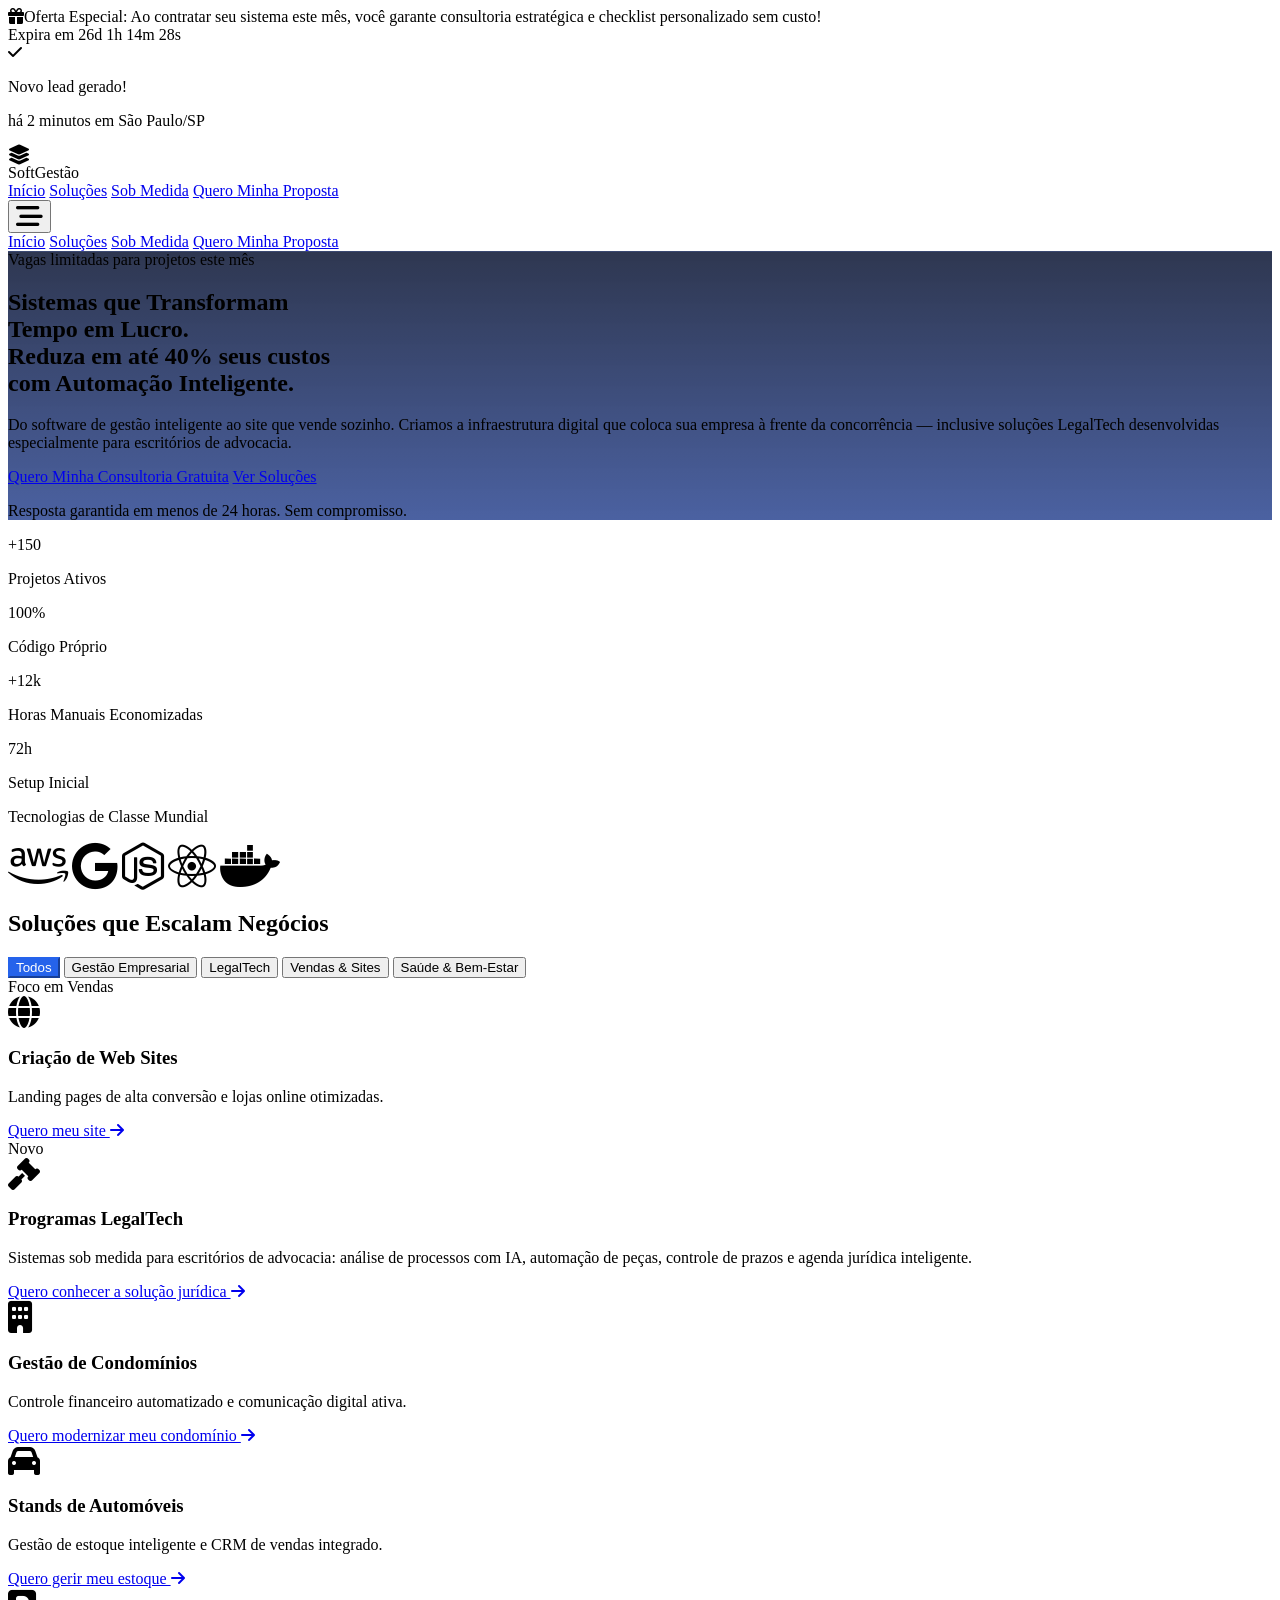
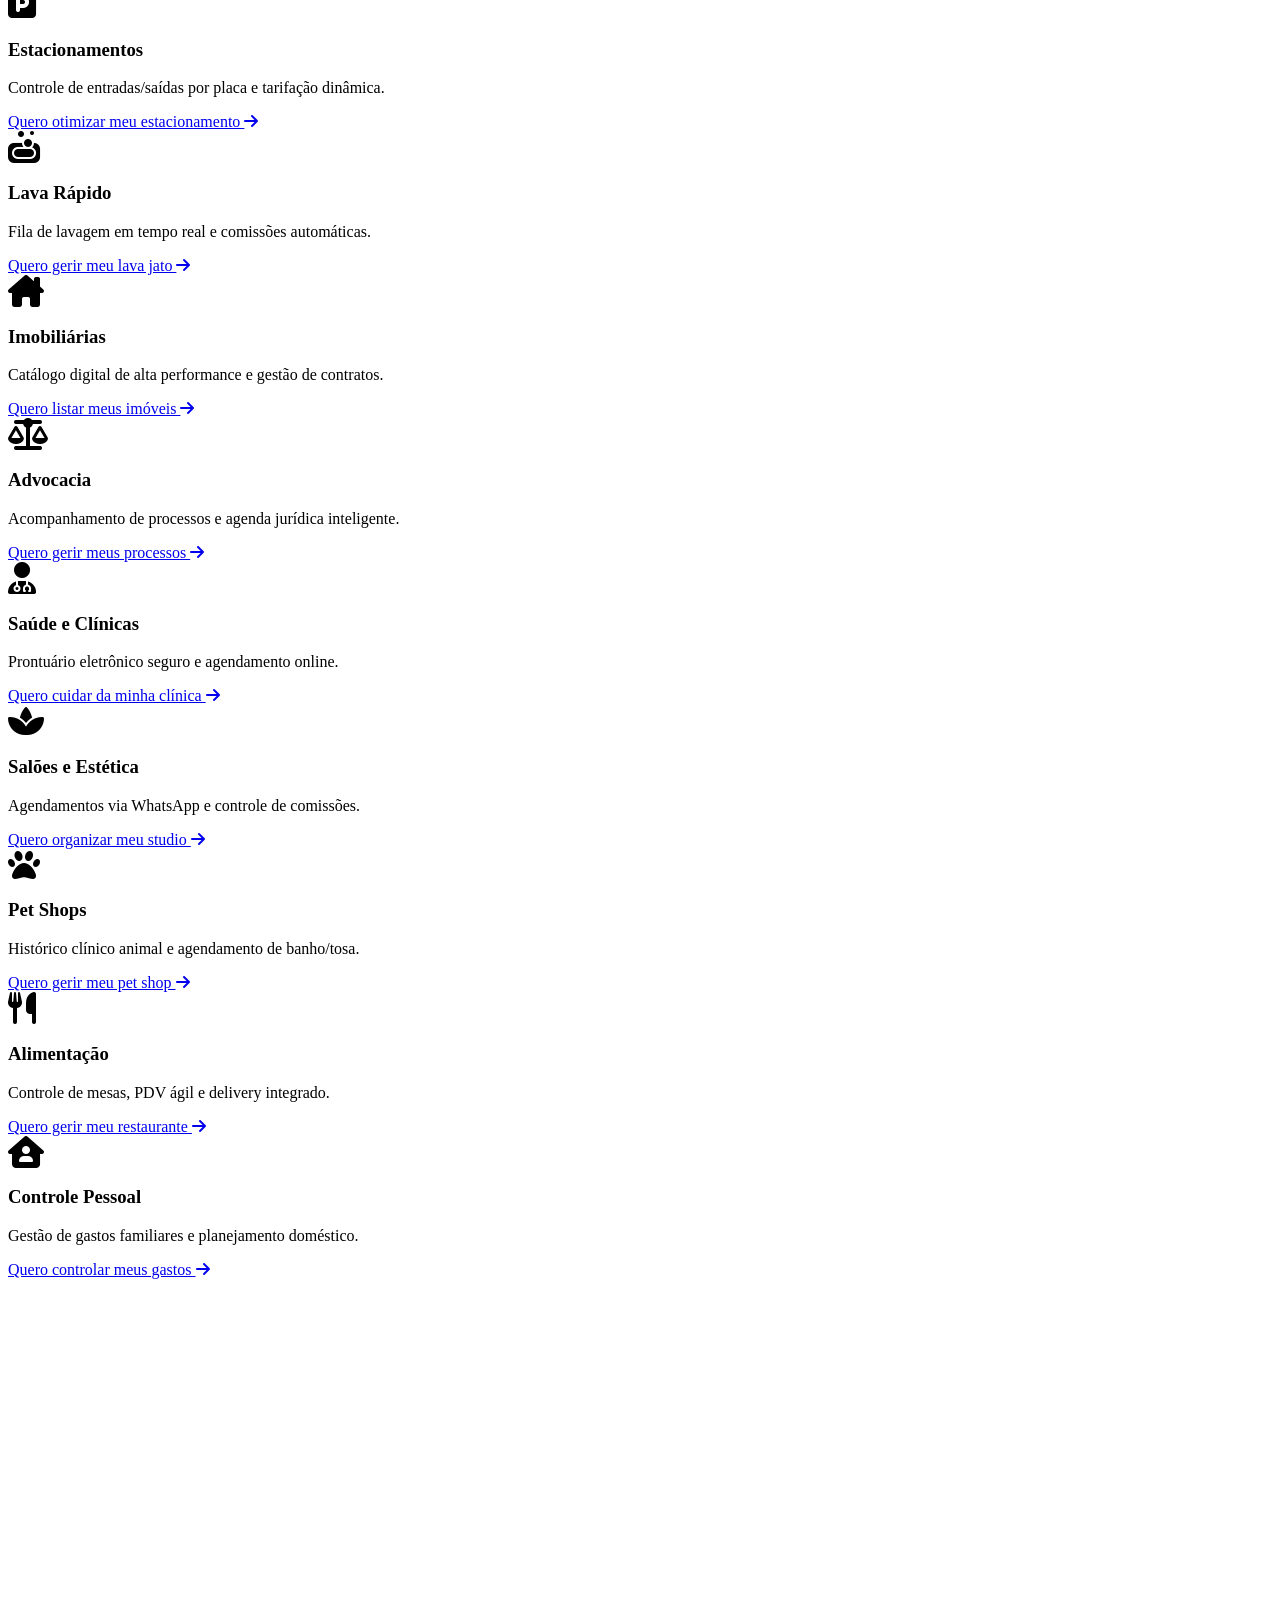
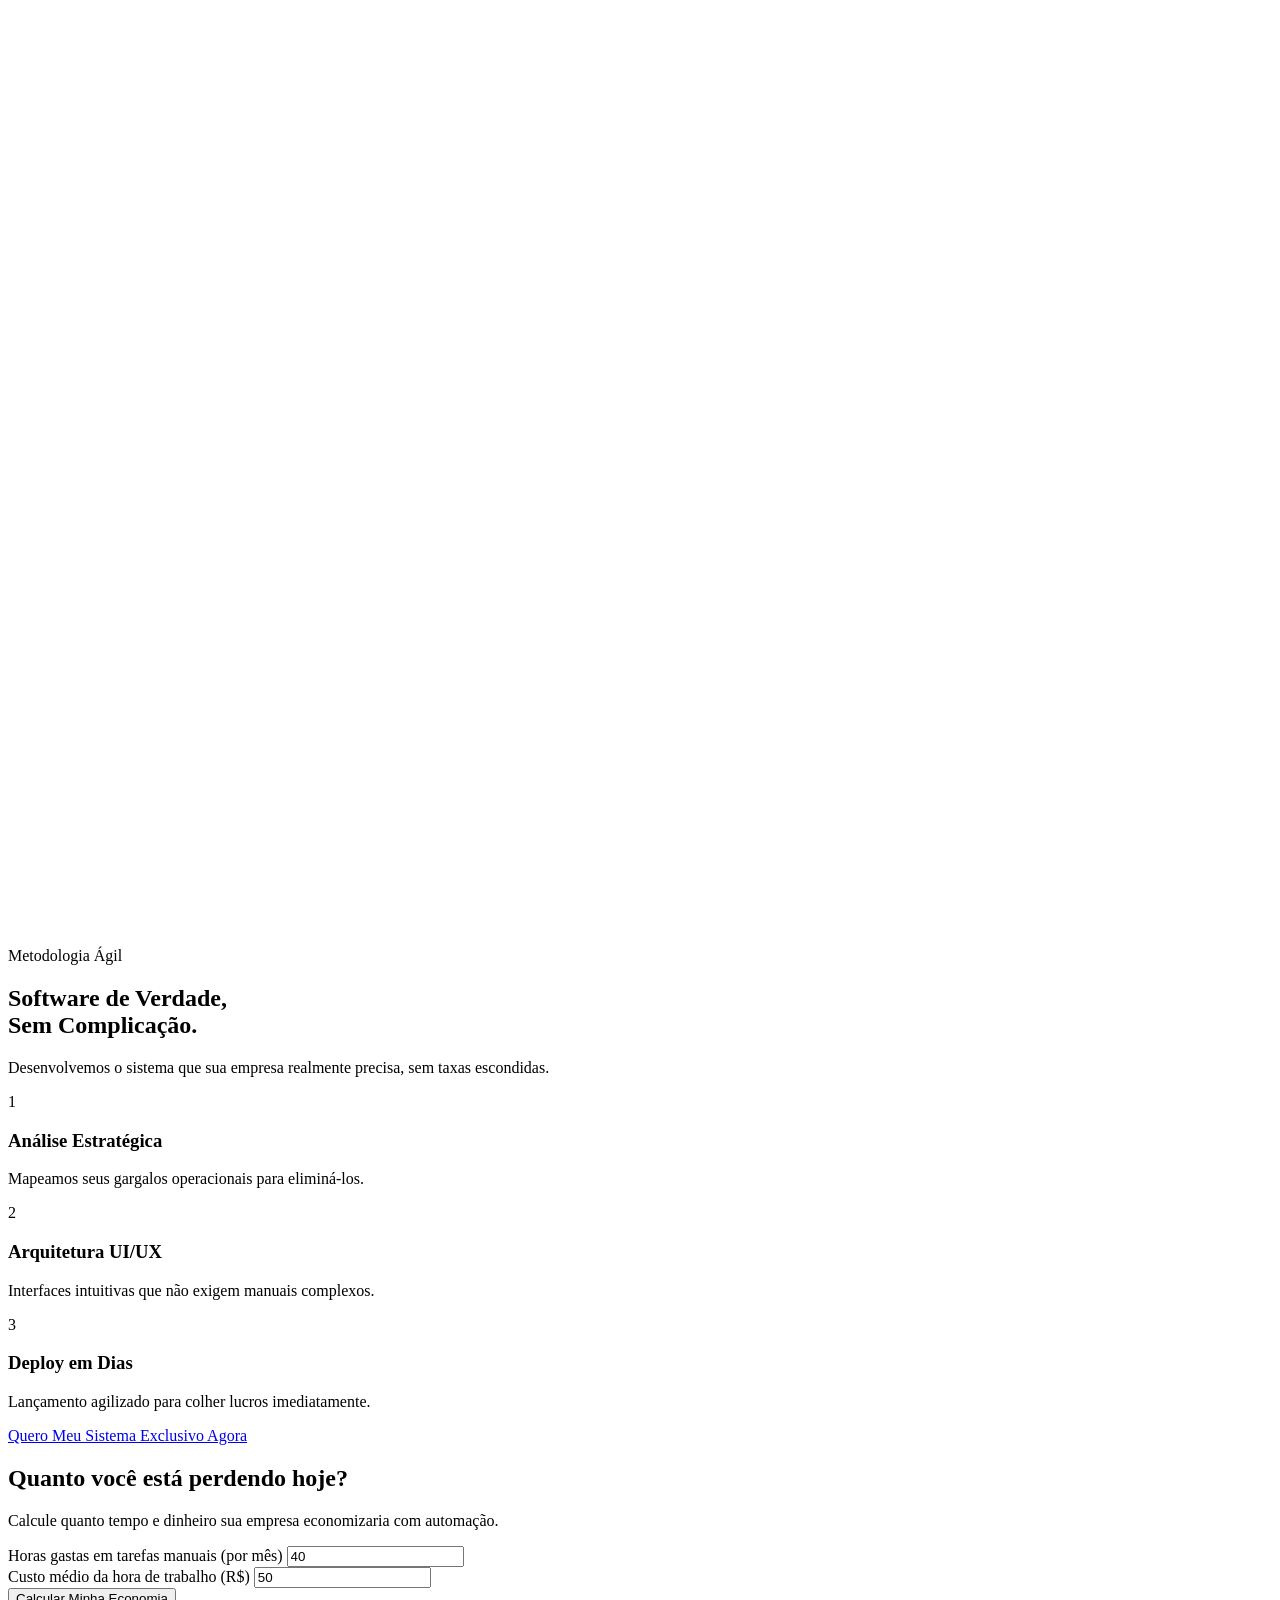
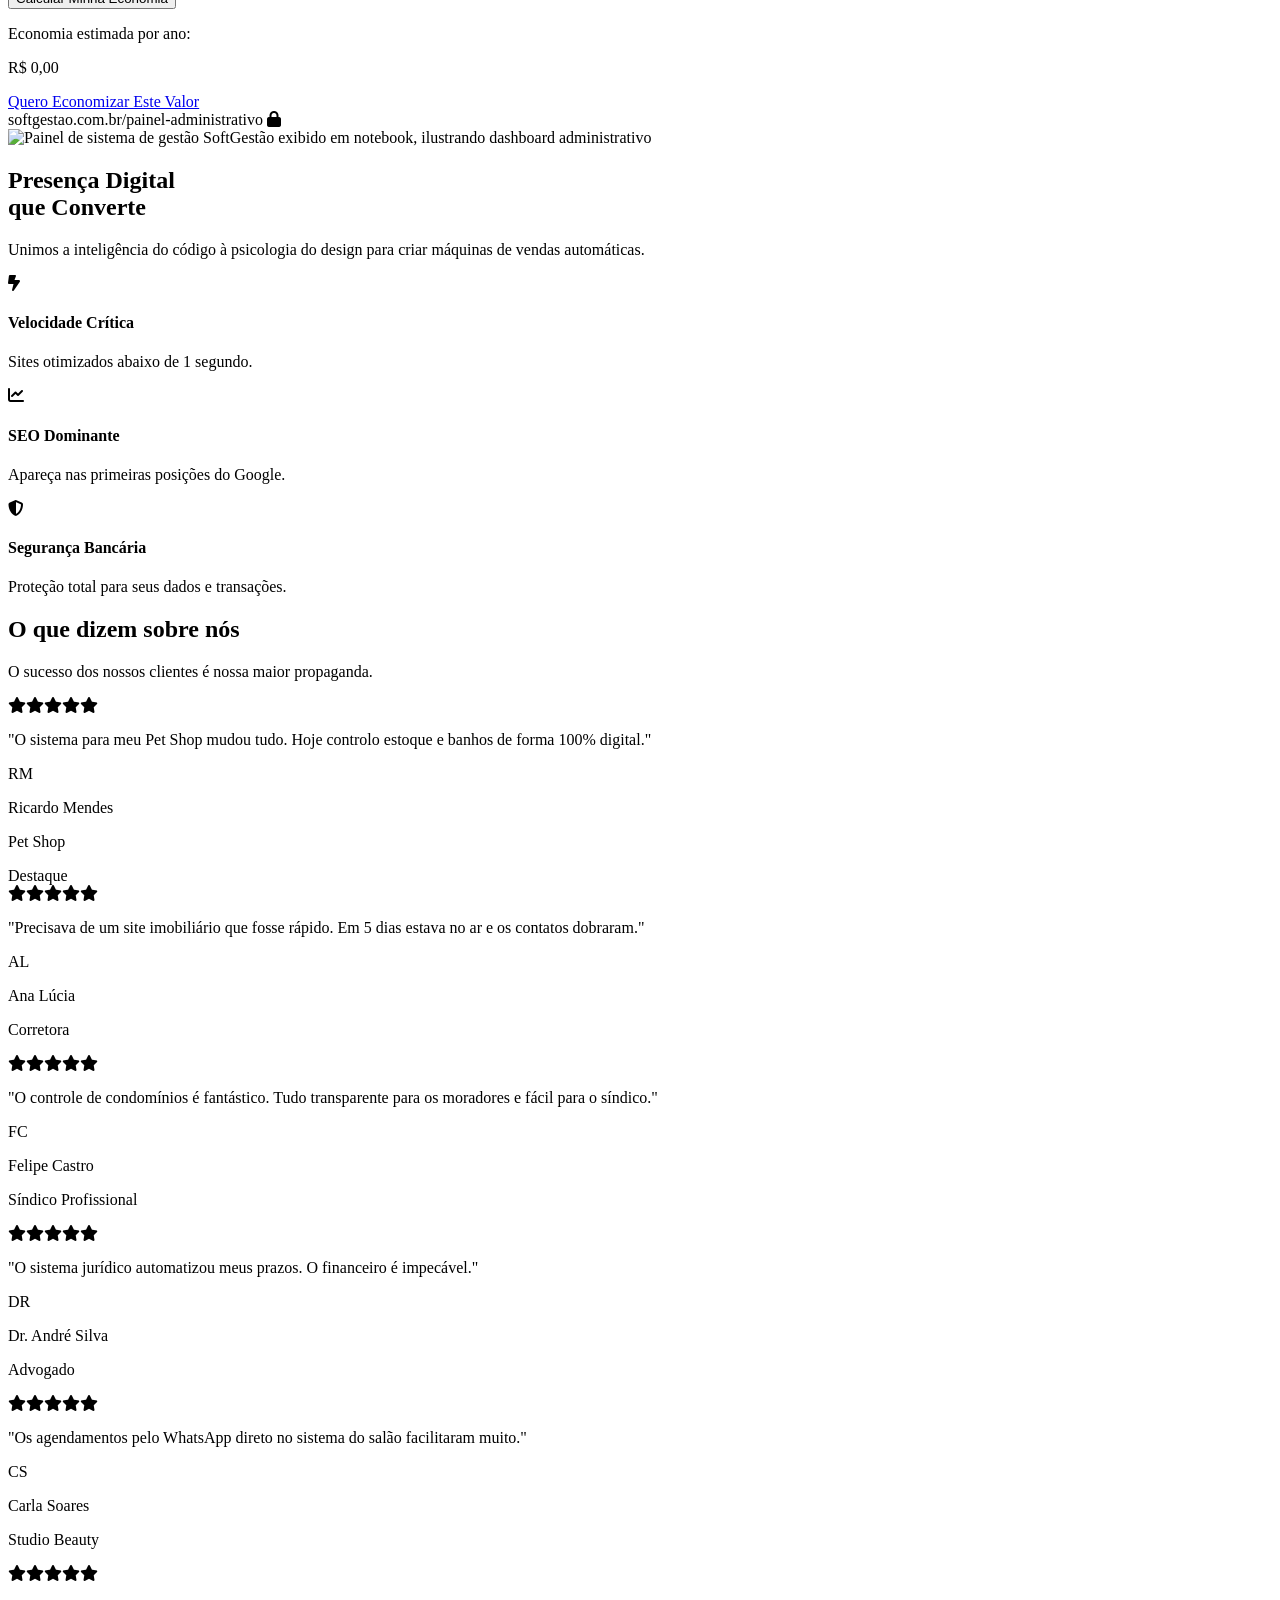
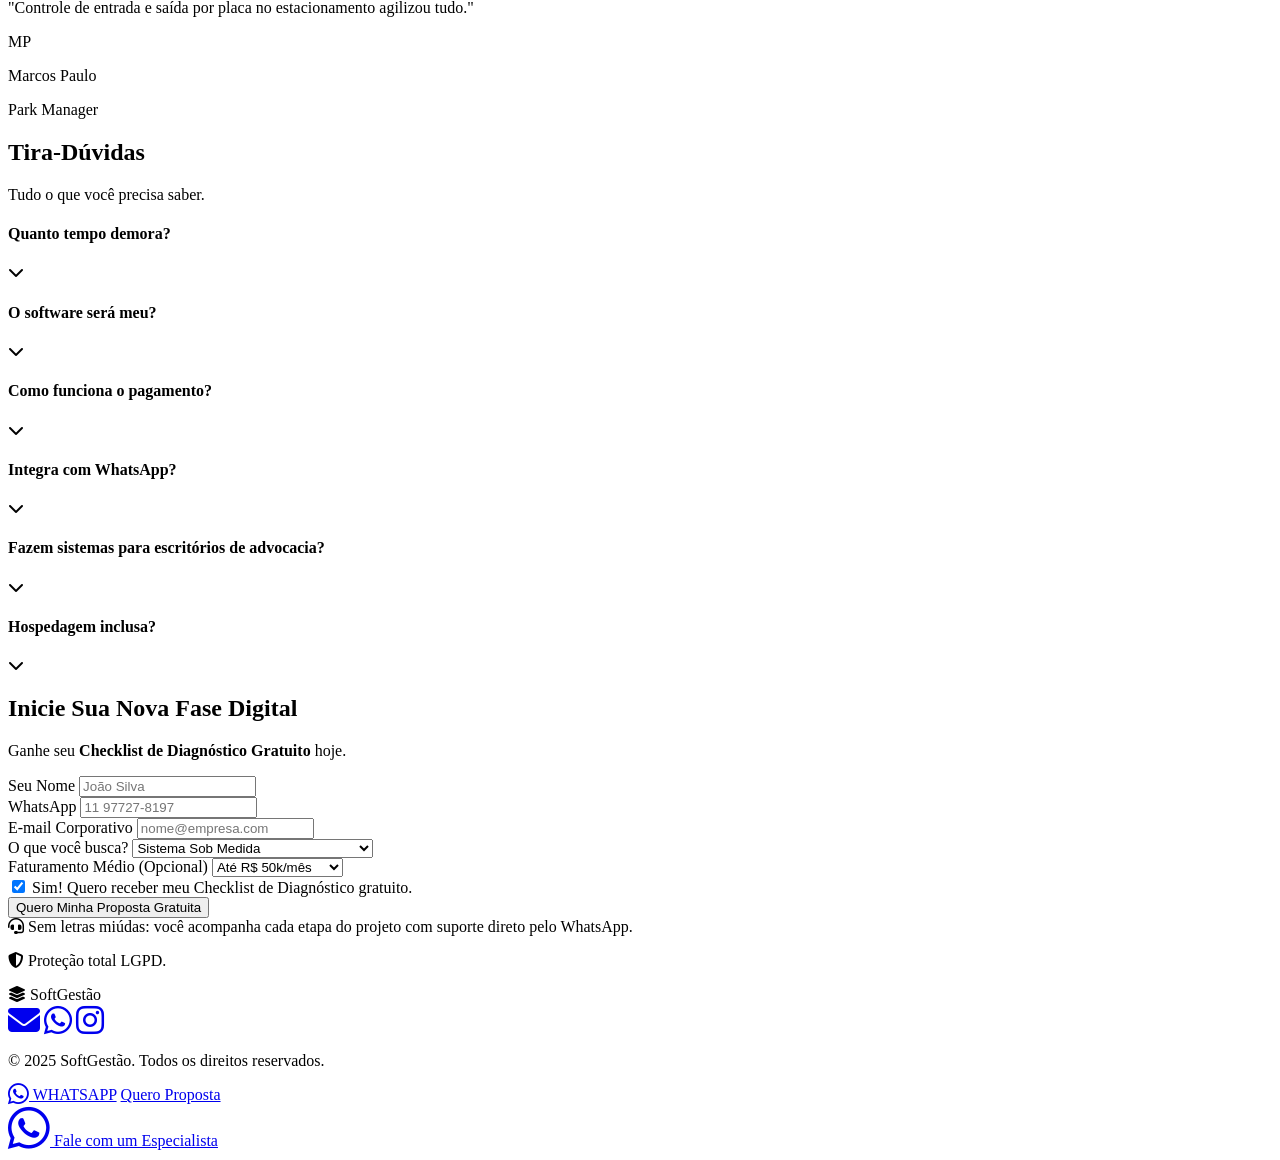
==== index.html @ c783fdba "Update index.html" ====
<!DOCTYPE html>
<html lang="pt-BR">
<head>
<meta charset="UTF-8">
<meta name="viewport" content="width=device-width, initial-scale=1.0">
<title>SoftGestão - Sistemas Sob Medida, Sites de Alta Performance e LegalTech</title>
<meta name="description" content="Desenvolvemos sistemas de gestão sob medida, sites de alta conversão e programas LegalTech para escritórios de advocacia. Deploy ágil, código próprio, suporte via WhatsApp.">
<meta name="robots" content="index, follow">
<link rel="canonical" href="https://www.softgestao.com.br/">
<!-- Open Graph -->
<meta property="og:type" content="website">
<meta property="og:title" content="SoftGestão - Sistemas Sob Medida e LegalTech para Advocacia">
<meta property="og:description" content="Software de gestão, sites de alta conversão e soluções LegalTech para escritórios de advocacia. Resposta garantida em menos de 24 horas.">
<meta property="og:locale" content="pt_BR">
<!-- Preconnect para acelerar CDNs externos -->
<link rel="preconnect" href="https://cdn.tailwindcss.com">
<link rel="preconnect" href="https://cdnjs.cloudflare.com" crossorigin>
<link rel="preconnect" href="https://images.unsplash.com">
<!-- Tailwind CSS para estilização rápida e moderna -->
<script src="https://cdn.tailwindcss.com"></script>
<!-- FontAwesome para ícones -->
<link rel="stylesheet" href="https://cdnjs.cloudflare.com/ajax/libs/font-awesome/6.4.0/css/all.min.css">
<!-- Dados estruturados para SEO / Machine Experience -->
<script type="application/ld+json">
{
  "@context": "https://schema.org",
  "@type": "ProfessionalService",
  "name": "SoftGestão",
  "description": "Desenvolvimento de sistemas de gestão sob medida, sites de alta conversão e programas LegalTech para escritórios de advocacia.",
  "telephone": "+5511977278197",
  "email": "comercial.softgestao@gmail.com",
  "areaServed": "BR",
  "address": {
    "@type": "PostalAddress",
    "addressRegion": "SP",
    "addressCountry": "BR"
  },
  "sameAs": [
    "https://www.instagram.com/soft.gestao.desenvolvimento"
  ],
  "makesOffer": [
    { "@type": "Offer", "itemOffered": { "@type": "Service", "name": "Programas LegalTech para Escritórios de Advocacia" } },
    { "@type": "Offer", "itemOffered": { "@type": "Service", "name": "Criação de Sites de Alta Conversão" } },
    { "@type": "Offer", "itemOffered": { "@type": "Service", "name": "Sistemas de Gestão Empresarial Sob Medida" } }
  ]
}
</script>
<style>
/* Estilos personalizados para Alta Conversão */
.hero-bg {
  background: linear-gradient(rgba(10, 20, 50, 0.85), rgba(30, 58, 138, 0.8)), url('https://images.unsplash.com/photo-1451187580459-43490279c0fa?q=80&w=2072&auto=format&fit=crop');
  background-size: cover;
  background-position: center;
}
.smooth-scroll { scroll-behavior: smooth; }
@keyframes pulse-custom {
  0% { box-shadow: 0 0 0 0 rgba(34, 197, 94, 0.7); }
  70% { box-shadow: 0 0 0 15px rgba(34, 197, 94, 0); }
  100% { box-shadow: 0 0 0 0 rgba(34, 197, 94, 0); }
}
/* Alerta piscante para a promoção */
@keyframes flash-promo {
  0%, 100% { background-color: #1d4ed8; }
  50% { background-color: #1e40af; }
}
.animate-flash { animation: flash-promo 2s infinite ease-in-out; }
.whatsapp-btn { animation: pulse-custom 2s infinite; }
.card-hover { transition: all 0.4s cubic-bezier(0.175, 0.885, 0.32, 1.275); }
.card-hover:hover { transform: translateY(-12px); box-shadow: 0 25px 50px -12px rgba(0, 0, 0, 0.15); }
/* FAQ interativo */
.faq-answer { max-height: 0; overflow: hidden; transition: max-height 0.3s ease-out; }
.faq-item.active .faq-answer { max-height: 250px; padding-top: 1rem; }
.faq-item.active .faq-icon { transform: rotate(180deg); }
/* Notificação de Prova Social */
@keyframes slide-in-up {
  from { transform: translateY(100%); opacity: 0; }
  to { transform: translateY(0); opacity: 1; }
}
.social-proof-toast { animation: slide-in-up 0.5s ease-out forwards; }
/* Modal de Saída */
#exit-popup { display: none; }
/* Botão de Filtro Ativo */
.filter-btn.active { background-color: #2563eb; color: white; border-color: #2563eb; }
/* Foco visível para acessibilidade de teclado */
a:focus-visible, button:focus-visible, input:focus-visible, select:focus-visible {
  outline: 3px solid #f97316;
  outline-offset: 2px;
}
</style>
</head>
<body class="font-sans text-gray-800 antialiased smooth-scroll bg-slate-50">

<!-- Alerta de Promoção Mensal com Cronômetro -->
<div class="animate-flash text-white text-center py-2.5 px-4 text-xs md:text-sm font-black uppercase tracking-widest sticky top-0 z-60 shadow-lg flex flex-col md:flex-row items-center justify-center gap-2 md:gap-4 text-center" role="status">
  <span><i class="fa-solid fa-gift mr-2 animate-bounce" aria-hidden="true"></i>Oferta Especial: Ao contratar seu sistema este mês, você garante consultoria estratégica e checklist personalizado sem custo!</span>
  <div class="bg-white/20 px-3 py-1 rounded-lg border border-white/30 font-mono text-sm" id="promo-timer">Expira em 00:00:00:00</div>
</div>

<!-- Notificação de Leads Recentes -->
<div id="social-proof" class="fixed bottom-24 left-6 z-100 hidden md:flex bg-white p-4 rounded-2xl shadow-2xl border border-slate-100 items-center gap-4 max-w-xs transition-all duration-500 opacity-0 transform translate-y-10" role="status" aria-live="polite">
  <div class="bg-blue-100 p-3 rounded-full text-blue-600"><i class="fa-solid fa-check" aria-hidden="true"></i></div>
  <div class="text-xs">
    <p class="font-black text-slate-900" id="sp-text">Novo lead gerado!</p>
    <p class="text-slate-500" id="sp-time">há 2 minutos em São Paulo/SP</p>
  </div>
</div>

<!-- Navegação -->
<nav class="bg-white/95 backdrop-blur-md shadow-sm fixed w-full z-50 transition-all duration-300 top-0" aria-label="Navegação principal">
<script>
window.addEventListener('scroll', () => {
  const nav = document.querySelector('nav');
  const promo = document.querySelector('.animate-flash');
  if (window.scrollY > promo.offsetHeight) { nav.style.top = '0'; }
  else { nav.style.top = promo.offsetHeight + 'px'; }
});
document.addEventListener('DOMContentLoaded', () => {
  const nav = document.querySelector('nav');
  const promo = document.querySelector('.animate-flash');
  nav.style.top = promo.offsetHeight + 'px';
});
</script>
<div class="max-w-7xl mx-auto px-4 sm:px-6 lg:px-8">
  <div class="flex justify-between h-20 items-center">
    <div class="flex-shrink-0 flex items-center group cursor-pointer">
      <div class="bg-blue-600 group-hover:bg-blue-700 text-white p-2 rounded-xl mr-3 transition-colors shadow-lg shadow-blue-200"><i class="fa-solid fa-layer-group fa-lg" aria-hidden="true"></i></div>
      <span class="font-black text-2xl text-blue-900 tracking-tighter uppercase">SoftGestão</span>
    </div>
    <div class="hidden md:flex items-center space-x-10">
      <a href="#inicio" class="text-slate-600 hover:text-blue-600 font-semibold transition">Início</a>
      <a href="#solucoes" class="text-slate-600 hover:text-blue-600 font-semibold transition">Soluções</a>
      <a href="#personalizado" class="text-blue-600 hover:text-blue-800 font-bold transition">Sob Medida</a>
      <a href="#contato" class="bg-blue-600 text-white px-7 py-3 rounded-full font-bold hover:bg-blue-700 transition shadow-lg shadow-blue-200 active:scale-95 text-center">Quero Minha Proposta</a>
    </div>
    <div class="md:hidden flex items-center">
      <button onclick="toggleMenu()" class="text-blue-900 focus:outline-none" aria-label="Abrir menu de navegação" aria-expanded="false" aria-controls="mobile-menu"><i class="fa-solid fa-bars-staggered fa-2x" aria-hidden="true"></i></button>
    </div>
  </div>
</div>
<!-- Menu Mobile -->
<div id="mobile-menu" class="hidden md:hidden bg-white border-t border-slate-100 animate-in slide-in-from-top text-center">
  <a href="#inicio" onclick="toggleMenu()" class="block py-4 px-6 font-semibold hover:bg-slate-50 transition border-b">Início</a>
  <a href="#solucoes" onclick="toggleMenu()" class="block py-4 px-6 font-semibold hover:bg-slate-50 transition border-b">Soluções</a>
  <a href="#personalizado" onclick="toggleMenu()" class="block py-4 px-6 font-bold text-blue-600 hover:bg-slate-50 transition border-b">Sob Medida</a>
  <a href="#contato" onclick="toggleMenu()" class="block py-4 px-6 font-bold text-blue-600 hover:bg-slate-50 transition">Quero Minha Proposta</a>
</div>
</nav>

<main>
<!-- Seção Hero -->
<section id="inicio" class="hero-bg min-h-screen flex items-center justify-center pt-32 px-4 text-center">
  <div class="text-center max-w-5xl mx-auto">
    <div class="inline-block bg-blue-500/20 backdrop-blur-sm border border-blue-400/30 text-blue-300 px-4 py-1.5 rounded-full text-sm font-bold mb-8 animate-pulse uppercase tracking-widest text-center">Vagas limitadas para projetos este mês</div>
    <h1 class="text-4xl md:text-7xl font-black text-white mb-6 leading-[1.1] tracking-tight text-center">Sistemas que Transformam <br><span class="text-blue-400">Tempo em Lucro.</span><br>
      <span class="block text-2xl md:text-4xl mt-4 opacity-90 font-bold text-slate-100">Reduza em até <span class="text-orange-400">40% seus custos</span><br>com Automação Inteligente.</span>
    </h1>
    <p class="text-lg md:text-2xl text-slate-200 mb-12 max-w-3xl mx-auto leading-relaxed font-medium text-center">Do software de gestão inteligente ao site que vende sozinho. Criamos a infraestrutura digital que coloca sua empresa à frente da concorrência — inclusive soluções LegalTech desenvolvidas especialmente para escritórios de advocacia.</p>
    <div class="flex flex-col sm:flex-row justify-center gap-6 text-center">
      <a href="#contato" class="bg-orange-500 hover:bg-orange-600 text-white font-black py-5 px-12 rounded-2xl text-xl transition shadow-2xl hover:scale-105 active:scale-95 shadow-orange-500/40 text-center">Quero Minha Consultoria Gratuita</a>
      <a href="#solucoes" class="bg-white/10 backdrop-blur-md border-2 border-white/40 hover:bg-white hover:text-blue-900 text-white font-bold py-5 px-12 rounded-2xl text-xl transition text-center">Ver Soluções</a>
    </div>
    <p class="text-slate-400 mt-6 text-sm font-semibold italic text-center">Resposta garantida em menos de 24 horas. Sem compromisso.</p>
  </div>
</section>

<!-- Números e Confiança -->
<div class="bg-white py-16 border-b border-slate-100">
  <div class="max-w-7xl mx-auto px-4 sm:px-6 lg:px-8">
    <div class="grid grid-cols-2 md:grid-cols-4 gap-12 text-center mb-16">
      <div class="space-y-2"><p class="text-5xl font-black text-blue-600 tracking-tighter">+150</p><p class="text-slate-500 font-bold uppercase text-xs tracking-widest">Projetos Ativos</p></div>
      <div class="space-y-2"><p class="text-5xl font-black text-blue-600 tracking-tighter">100%</p><p class="text-slate-500 font-bold uppercase text-xs tracking-widest">Código Próprio</p></div>
      <div class="space-y-2"><p class="text-5xl font-black text-blue-600 tracking-tighter">+12k</p><p class="text-slate-500 font-bold uppercase text-xs tracking-widest">Horas Manuais Economizadas</p></div>
      <div class="space-y-2"><p class="text-5xl font-black text-blue-600 tracking-tighter">72h</p><p class="text-slate-500 font-bold uppercase text-xs tracking-widest">Setup Inicial</p></div>
    </div>
    <div class="pt-8 border-t border-slate-50">
      <p class="text-center text-slate-400 text-xs font-black uppercase tracking-[0.3em] mb-8">Tecnologias de Classe Mundial</p>
      <div class="flex flex-wrap justify-center items-center gap-12 opacity-40 grayscale hover:grayscale-0 transition-all duration-500 text-center" aria-hidden="true">
        <i class="fa-brands fa-aws fa-3x"></i>
        <i class="fa-brands fa-google fa-3x"></i>
        <i class="fa-brands fa-node-js fa-3x"></i>
        <i class="fa-brands fa-react fa-3x"></i>
        <i class="fa-brands fa-docker fa-3x"></i>
      </div>
    </div>
  </div>
</div>

<!-- Seção de Soluções com Filtros -->
<section id="solucoes" class="py-28 bg-slate-50 text-center">
  <div class="max-w-7xl mx-auto px-4 sm:px-6 lg:px-8">
    <div class="text-center mb-16">
      <h2 class="text-4xl md:text-6xl font-black text-blue-900 mb-6 tracking-tight">Soluções que Escalam Negócios</h2>
      <div class="w-24 h-2 bg-blue-600 mx-auto rounded-full mb-8"></div>
      <!-- Filtros -->
      <div class="flex flex-wrap justify-center gap-4 mt-12 mb-16 text-center" role="group" aria-label="Filtrar soluções por categoria">
        <button onclick="filterSolucoes('todos')" class="filter-btn active px-6 py-2 rounded-full border-2 border-slate-200 font-bold transition hover:border-blue-600">Todos</button>
        <button onclick="filterSolucoes('gestao')" class="filter-btn px-6 py-2 rounded-full border-2 border-slate-200 font-bold transition hover:border-blue-600">Gestão Empresarial</button>
        <button onclick="filterSolucoes('legaltech')" class="filter-btn px-6 py-2 rounded-full border-2 border-slate-200 font-bold transition hover:border-blue-600">LegalTech</button>
        <button onclick="filterSolucoes('vendas')" class="filter-btn px-6 py-2 rounded-full border-2 border-slate-200 font-bold transition hover:border-blue-600">Vendas &amp; Sites</button>
        <button onclick="filterSolucoes('bem-estar')" class="filter-btn px-6 py-2 rounded-full border-2 border-slate-200 font-bold transition hover:border-blue-600">Saúde &amp; Bem-Estar</button>
      </div>
    </div>
    <div class="grid grid-cols-1 md:grid-cols-2 lg:grid-cols-3 xl:grid-cols-4 gap-8" id="solucoes-grid">

      <!-- Web Sites -->
      <div class="solucao-card bg-white p-8 rounded-3xl shadow-sm border border-slate-200/60 card-hover relative group text-left" data-cat="vendas">
        <div class="absolute top-0 right-0 bg-blue-600 text-white text-[10px] font-black px-4 py-1 rounded-bl-2xl uppercase tracking-widest">Foco em Vendas</div>
        <div class="text-blue-600 mb-6 bg-blue-50 w-16 h-16 flex items-center justify-center rounded-2xl group-hover:bg-blue-600 group-hover:text-white transition-all duration-300 shadow-inner"><i class="fa-solid fa-globe fa-2x" aria-hidden="true"></i></div>
        <h3 class="text-xl font-bold mb-3 text-blue-900">Criação de Web Sites</h3>
        <p class="text-slate-600 text-sm leading-relaxed mb-6">Landing pages de alta conversão e lojas online otimizadas.</p>
        <a href="#contato" class="text-blue-600 font-black text-sm uppercase flex items-center gap-2 hover:gap-4 transition-all">Quero meu site <i class="fa-solid fa-arrow-right" aria-hidden="true"></i></a>
      </div>

      <!-- LegalTech para Advocacia -->
      <div class="solucao-card bg-white p-8 rounded-3xl shadow-sm border-2 border-blue-500 card-hover relative group text-left" data-cat="legaltech">
        <div class="absolute top-0 right-0 bg-orange-500 text-white text-[10px] font-black px-4 py-1 rounded-bl-2xl uppercase tracking-widest">Novo</div>
        <div class="text-blue-600 mb-6 bg-blue-50 w-16 h-16 flex items-center justify-center rounded-2xl group-hover:bg-blue-600 group-hover:text-white transition-all duration-300 shadow-inner"><i class="fa-solid fa-gavel fa-2x" aria-hidden="true"></i></div>
        <h3 class="text-xl font-bold mb-3 text-blue-900">Programas LegalTech</h3>
        <p class="text-slate-600 text-sm leading-relaxed mb-6">Sistemas sob medida para escritórios de advocacia: análise de processos com IA, automação de peças, controle de prazos e agenda jurídica inteligente.</p>
        <a href="https://wa.me/5511977278197?text=Ol%C3%A1%21%20Vim%20pelo%20site%20e%20tenho%20interesse%20no%20programa%20LegalTech%20para%20escrit%C3%B3rios%20de%20advocacia.%20Pode%20me%20passar%20mais%20detalhes%3F" target="_blank" rel="noopener" class="text-blue-600 font-black text-sm uppercase flex items-center gap-2 hover:gap-4 transition-all">Quero conhecer a solução jurídica <i class="fa-solid fa-arrow-right" aria-hidden="true"></i></a>
      </div>

      <!-- Condomínios -->
      <div class="solucao-card bg-white p-8 rounded-3xl shadow-sm border border-slate-200/60 card-hover group text-left" data-cat="gestao">
        <div class="text-blue-600 mb-6 bg-blue-50 w-16 h-16 flex items-center justify-center rounded-2xl group-hover:bg-blue-600 group-hover:text-white transition-all duration-300"><i class="fa-solid fa-building fa-2x" aria-hidden="true"></i></div>
        <h3 class="text-xl font-bold mb-3 text-blue-900">Gestão de Condomínios</h3>
        <p class="text-slate-600 text-sm leading-relaxed mb-6">Controle financeiro automatizado e comunicação digital ativa.</p>
        <a href="#contato" class="text-blue-600 font-black text-sm uppercase flex items-center gap-2 hover:gap-4 transition-all">Quero modernizar meu condomínio <i class="fa-solid fa-arrow-right" aria-hidden="true"></i></a>
      </div>

      <!-- Automóveis -->
      <div class="solucao-card bg-white p-8 rounded-3xl shadow-sm border border-slate-200/60 card-hover group text-left" data-cat="gestao">
        <div class="text-blue-600 mb-6 bg-blue-50 w-16 h-16 flex items-center justify-center rounded-2xl group-hover:bg-blue-600 group-hover:text-white transition-all duration-300"><i class="fa-solid fa-car fa-2x" aria-hidden="true"></i></div>
        <h3 class="text-xl font-bold mb-3 text-blue-900">Stands de Automóveis</h3>
        <p class="text-slate-600 text-sm leading-relaxed mb-6">Gestão de estoque inteligente e CRM de vendas integrado.</p>
        <a href="#contato" class="text-blue-600 font-black text-sm uppercase flex items-center gap-2 hover:gap-4 transition-all">Quero gerir meu estoque <i class="fa-solid fa-arrow-right" aria-hidden="true"></i></a>
      </div>

      <!-- Estacionamentos -->
      <div class="solucao-card bg-white p-8 rounded-3xl shadow-sm border border-slate-200/60 card-hover group text-left" data-cat="gestao">
        <div class="text-blue-600 mb-6 bg-blue-50 w-16 h-16 flex items-center justify-center rounded-2xl group-hover:bg-blue-600 group-hover:text-white transition-all duration-300"><i class="fa-solid fa-square-parking fa-2x" aria-hidden="true"></i></div>
        <h3 class="text-xl font-bold mb-3 text-blue-900">Estacionamentos</h3>
        <p class="text-slate-600 text-sm leading-relaxed mb-6">Controle de entradas/saídas por placa e tarifação dinâmica.</p>
        <a href="#contato" class="text-blue-600 font-black text-sm uppercase flex items-center gap-2 hover:gap-4 transition-all">Quero otimizar meu estacionamento <i class="fa-solid fa-arrow-right" aria-hidden="true"></i></a>
      </div>

      <!-- Lava Rápido -->
      <div class="solucao-card bg-white p-8 rounded-3xl shadow-sm border border-slate-200/60 card-hover group text-left" data-cat="gestao">
        <div class="text-blue-600 mb-6 bg-blue-50 w-16 h-16 flex items-center justify-center rounded-2xl group-hover:bg-blue-600 group-hover:text-white transition-all duration-300"><i class="fa-solid fa-soap fa-2x" aria-hidden="true"></i></div>
        <h3 class="text-xl font-bold mb-3 text-blue-900">Lava Rápido</h3>
        <p class="text-slate-600 text-sm leading-relaxed mb-6">Fila de lavagem em tempo real e comissões automáticas.</p>
        <a href="#contato" class="text-blue-600 font-black text-sm uppercase flex items-center gap-2 hover:gap-4 transition-all">Quero gerir meu lava jato <i class="fa-solid fa-arrow-right" aria-hidden="true"></i></a>
      </div>

      <!-- Imobiliárias -->
      <div class="solucao-card bg-white p-8 rounded-3xl shadow-sm border border-slate-200/60 card-hover group text-left" data-cat="vendas">
        <div class="text-blue-600 mb-6 bg-blue-50 w-16 h-16 flex items-center justify-center rounded-2xl group-hover:bg-blue-600 group-hover:text-white transition-all duration-300"><i class="fa-solid fa-house-chimney fa-2x" aria-hidden="true"></i></div>
        <h3 class="text-xl font-bold mb-3 text-blue-900">Imobiliárias</h3>
        <p class="text-slate-600 text-sm leading-relaxed mb-6">Catálogo digital de alta performance e gestão de contratos.</p>
        <a href="#contato" class="text-blue-600 font-black text-sm uppercase flex items-center gap-2 hover:gap-4 transition-all">Quero listar meus imóveis <i class="fa-solid fa-arrow-right" aria-hidden="true"></i></a>
      </div>

      <!-- Advocacia -->
      <div class="solucao-card bg-white p-8 rounded-3xl shadow-sm border border-slate-200/60 card-hover group text-left" data-cat="legaltech">
        <div class="text-blue-600 mb-6 bg-blue-50 w-16 h-16 flex items-center justify-center rounded-2xl group-hover:bg-blue-600 group-hover:text-white transition-all duration-300"><i class="fa-solid fa-scale-balanced fa-2x" aria-hidden="true"></i></div>
        <h3 class="text-xl font-bold mb-3 text-blue-900">Advocacia</h3>
        <p class="text-slate-600 text-sm leading-relaxed mb-6">Acompanhamento de processos e agenda jurídica inteligente.</p>
        <a href="https://wa.me/5511977278197?text=Ol%C3%A1%21%20Vim%20pelo%20site%20e%20tenho%20interesse%20em%20um%20sistema%20de%20acompanhamento%20de%20processos%20e%20agenda%20jur%C3%ADdica%20para%20meu%20escrit%C3%B3rio.%20Pode%20me%20passar%20mais%20detalhes%3F" target="_blank" rel="noopener" class="text-blue-600 font-black text-sm uppercase flex items-center gap-2 hover:gap-4 transition-all">Quero gerir meus processos <i class="fa-solid fa-arrow-right" aria-hidden="true"></i></a>
      </div>

      <!-- Saúde -->
      <div class="solucao-card bg-white p-8 rounded-3xl shadow-sm border border-slate-200/60 card-hover group text-left" data-cat="bem-estar">
        <div class="text-blue-600 mb-6 bg-blue-50 w-16 h-16 flex items-center justify-center rounded-2xl group-hover:bg-blue-600 group-hover:text-white transition-all duration-300"><i class="fa-solid fa-user-doctor fa-2x" aria-hidden="true"></i></div>
        <h3 class="text-xl font-bold mb-3 text-blue-900">Saúde e Clínicas</h3>
        <p class="text-slate-600 text-sm leading-relaxed mb-6">Prontuário eletrônico seguro e agendamento online.</p>
        <a href="#contato" class="text-blue-600 font-black text-sm uppercase flex items-center gap-2 hover:gap-4 transition-all">Quero cuidar da minha clínica <i class="fa-solid fa-arrow-right" aria-hidden="true"></i></a>
      </div>

      <!-- Estética -->
      <div class="solucao-card bg-white p-8 rounded-3xl shadow-sm border border-slate-200/60 card-hover group text-left" data-cat="bem-estar">
        <div class="text-blue-600 mb-6 bg-blue-50 w-16 h-16 flex items-center justify-center rounded-2xl group-hover:bg-blue-600 group-hover:text-white transition-all duration-300"><i class="fa-solid fa-spa fa-2x" aria-hidden="true"></i></div>
        <h3 class="text-xl font-bold mb-3 text-blue-900">Salões e Estética</h3>
        <p class="text-slate-600 text-sm leading-relaxed mb-6">Agendamentos via WhatsApp e controle de comissões.</p>
        <a href="#contato" class="text-blue-600 font-black text-sm uppercase flex items-center gap-2 hover:gap-4 transition-all">Quero organizar meu studio <i class="fa-solid fa-arrow-right" aria-hidden="true"></i></a>
      </div>

      <!-- PetShop -->
      <div class="solucao-card bg-white p-8 rounded-3xl shadow-sm border border-slate-200/60 card-hover group text-left" data-cat="bem-estar">
        <div class="text-blue-600 mb-6 bg-blue-50 w-16 h-16 flex items-center justify-center rounded-2xl group-hover:bg-blue-600 group-hover:text-white transition-all duration-300"><i class="fa-solid fa-paw fa-2x" aria-hidden="true"></i></div>
        <h3 class="text-xl font-bold mb-3 text-blue-900">Pet Shops</h3>
        <p class="text-slate-600 text-sm leading-relaxed mb-6">Histórico clínico animal e agendamento de banho/tosa.</p>
        <a href="#contato" class="text-blue-600 font-black text-sm uppercase flex items-center gap-2 hover:gap-4 transition-all">Quero gerir meu pet shop <i class="fa-solid fa-arrow-right" aria-hidden="true"></i></a>
      </div>

      <!-- Alimentação -->
      <div class="solucao-card bg-white p-8 rounded-3xl shadow-sm border border-slate-200/60 card-hover group text-left" data-cat="gestao">
        <div class="text-blue-600 mb-6 bg-blue-50 w-16 h-16 flex items-center justify-center rounded-2xl group-hover:bg-blue-600 group-hover:text-white transition-all duration-300"><i class="fa-solid fa-utensils fa-2x" aria-hidden="true"></i></div>
        <h3 class="text-xl font-bold mb-3 text-blue-900">Alimentação</h3>
        <p class="text-slate-600 text-sm leading-relaxed mb-6">Controle de mesas, PDV ágil e delivery integrado.</p>
        <a href="#contato" class="text-blue-600 font-black text-sm uppercase flex items-center gap-2 hover:gap-4 transition-all">Quero gerir meu restaurante <i class="fa-solid fa-arrow-right" aria-hidden="true"></i></a>
      </div>

      <!-- Pessoal -->
      <div class="solucao-card bg-blue-600 p-8 rounded-3xl shadow-xl border border-blue-400 card-hover group text-left" data-cat="gestao">
        <div class="text-white mb-6 bg-blue-500 w-16 h-16 flex items-center justify-center rounded-2xl group-hover:bg-white group-hover:text-blue-600 transition-all duration-300"><i class="fa-solid fa-house-user fa-2x" aria-hidden="true"></i></div>
        <h3 class="text-xl font-bold mb-3 text-white">Controle Pessoal</h3>
        <p class="text-blue-100 text-sm leading-relaxed mb-6">Gestão de gastos familiares e planejamento doméstico.</p>
        <a href="#contato" class="text-white font-black text-sm uppercase flex items-center gap-2 hover:gap-4 transition-all">Quero controlar meus gastos <i class="fa-solid fa-arrow-right" aria-hidden="true"></i></a>
      </div>

    </div>
  </div>
</section>

<!-- Diferencial Sob Medida -->
<section id="personalizado" class="py-28 bg-blue-900 text-white relative overflow-hidden">
  <div class="absolute inset-0 opacity-5 pointer-events-none text-center" aria-hidden="true">
    <svg width="100%" height="100%" fill="none" viewBox="0 0 400 400" xmlns="http://www.w3.org/2000/svg">
      <circle cx="200" cy="200" r="100" stroke="white" stroke-width="2"/>
      <circle cx="200" cy="200" r="150" stroke="white" stroke-width="2"/>
    </svg>
  </div>
  <div class="max-w-7xl mx-auto px-4 sm:px-6 lg:px-8 relative z-10 text-center">
    <div class="mb-24">
      <span class="bg-blue-600 text-white text-xs font-black px-5 py-2 rounded-full uppercase tracking-widest border border-blue-500 shadow-lg">Metodologia Ágil</span>
      <h2 class="text-4xl md:text-6xl font-black mt-8 mb-6 leading-tight tracking-tighter">Software de Verdade, <br>Sem Complicação.</h2>
      <p class="text-blue-200 text-xl max-w-2xl mx-auto leading-relaxed">Desenvolvemos o sistema que sua empresa realmente precisa, sem taxas escondidas.</p>
    </div>
    <div class="grid grid-cols-1 md:grid-cols-3 gap-12 text-center md:text-left">
      <div class="bg-white/5 backdrop-blur-md p-10 rounded-[2.5rem] border border-white/10 hover:bg-white/10 transition group text-center md:text-left">
        <div class="bg-white text-blue-900 w-16 h-16 rounded-2xl flex items-center justify-center mb-8 text-3xl font-black shadow-xl group-hover:scale-110 transition duration-300 mx-auto md:mx-0" aria-hidden="true">1</div>
        <h3 class="text-2xl font-bold mb-4">Análise Estratégica</h3>
        <p class="text-blue-100/70 leading-relaxed font-medium">Mapeamos seus gargalos operacionais para eliminá-los.</p>
      </div>
      <div class="bg-white/5 backdrop-blur-md p-10 rounded-[2.5rem] border border-white/10 hover:bg-white/10 transition group text-center md:text-left">
        <div class="bg-white text-blue-900 w-16 h-16 rounded-2xl flex items-center justify-center mb-8 text-3xl font-black shadow-xl group-hover:scale-110 transition duration-300 mx-auto md:mx-0" aria-hidden="true">2</div>
        <h3 class="text-2xl font-bold mb-4">Arquitetura UI/UX</h3>
        <p class="text-blue-100/70 leading-relaxed font-medium">Interfaces intuitivas que não exigem manuais complexos.</p>
      </div>
      <div class="bg-blue-600 p-10 rounded-[2.5rem] border border-blue-400 shadow-[0_20px_50px_rgba(37,99,235,0.4)] transition group relative text-center md:text-left">
        <div class="bg-white text-blue-600 w-16 h-16 rounded-2xl flex items-center justify-center mb-8 text-3xl font-black shadow-xl group-hover:scale-110 transition duration-300 mx-auto md:mx-0" aria-hidden="true">3</div>
        <h3 class="text-2xl font-bold mb-4 text-white">Deploy em Dias</h3>
        <p class="text-white leading-relaxed font-bold">Lançamento agilizado para colher lucros imediatamente.</p>
      </div>
    </div>
    <div class="mt-20">
      <a href="#contato" class="inline-block bg-white text-blue-900 font-black py-6 px-16 rounded-3xl hover:bg-slate-100 transition shadow-2xl text-xl transform hover:-translate-y-1 active:scale-95 shadow-white/10 text-center">Quero Meu Sistema Exclusivo Agora</a>
    </div>
  </div>
</section>

<!-- Calculadora de ROI -->
<section class="py-28 bg-white text-center">
  <div class="max-w-4xl mx-auto px-4">
    <h2 class="text-4xl font-black text-slate-900 mb-6 tracking-tight">Quanto você está perdendo hoje?</h2>
    <p class="text-slate-500 mb-12 text-lg">Calcule quanto tempo e dinheiro sua empresa economizaria com automação.</p>
    <div class="bg-slate-50 p-10 rounded-[2.5rem] border-2 border-dashed border-slate-200">
      <div class="grid grid-cols-1 md:grid-cols-2 gap-8 mb-10 text-left">
        <div>
          <label for="roi-hours" class="block text-xs font-black uppercase text-slate-400 mb-3 tracking-widest">Horas gastas em tarefas manuais (por mês)</label>
          <input type="number" id="roi-hours" value="40" class="w-full px-6 py-4 rounded-xl border-2 border-slate-100 outline-none focus:border-blue-500 font-bold">
        </div>
        <div>
          <label for="roi-cost" class="block text-xs font-black uppercase text-slate-400 mb-3 tracking-widest">Custo médio da hora de trabalho (R$)</label>
          <input type="number" id="roi-cost" value="50" class="w-full px-6 py-4 rounded-xl border-2 border-slate-100 outline-none focus:border-blue-500 font-bold">
        </div>
      </div>
      <button onclick="calculateROI()" class="bg-blue-600 text-white font-black py-4 px-10 rounded-xl hover:bg-blue-700 transition mb-10">Calcular Minha Economia</button>
      <div id="roi-result" class="hidden" aria-live="polite">
        <p class="text-slate-500 font-bold uppercase text-xs tracking-[0.2em] mb-2">Economia estimada por ano:</p>
        <p class="text-5xl font-black text-green-600 mb-8" id="roi-value">R$ 0,00</p>
        <a href="#contato" class="bg-orange-500 text-white font-black py-4 px-8 rounded-xl hover:bg-orange-600 transition shadow-lg text-center">Quero Economizar Este Valor</a>
      </div>
    </div>
  </div>
</section>

<!-- Prova Social Centralizada -->
<section id="beneficios" class="py-28 bg-slate-50 overflow-hidden text-center">
  <div class="max-w-7xl mx-auto px-4 sm:px-6 lg:px-8">
    <div class="flex flex-col items-center gap-16">
      <div class="w-full max-w-4xl relative mx-auto">
        <div class="absolute -inset-10 bg-blue-600/10 rounded-full blur-[100px]" aria-hidden="true"></div>
        <div class="relative rounded-[2.5rem] shadow-[0_60px_100px_-20px_rgba(0,0,0,0.25)] overflow-hidden border border-slate-200 bg-white">
          <div class="bg-slate-100 px-8 py-5 flex items-center gap-5 border-b border-slate-200">
            <div class="flex gap-2" aria-hidden="true">
              <div class="w-3.5 h-3.5 rounded-full bg-red-400"></div>
              <div class="w-3.5 h-3.5 rounded-full bg-yellow-400"></div>
              <div class="w-3.5 h-3.5 rounded-full bg-green-400"></div>
            </div>
            <div class="flex-1 bg-white rounded-xl border border-slate-200 py-2 px-5 text-[11px] text-slate-400 font-mono tracking-tight flex justify-between items-center text-left">
              <span>softgestao.com.br/painel-administrativo</span>
              <i class="fa-solid fa-lock text-green-500 opacity-60" aria-hidden="true"></i>
            </div>
          </div>
          <div class="min-h-[350px] md:min-h-[450px] bg-white relative">
            <img src="https://images.unsplash.com/photo-1542744094-3a31f272c490?q=80&w=2070&auto=format&fit=crop" alt="Painel de sistema de gestão SoftGestão exibido em notebook, ilustrando dashboard administrativo" width="2070" height="1380" loading="lazy" decoding="async" class="w-full h-full object-cover">
            <div class="absolute inset-0 bg-blue-900/10" aria-hidden="true"></div>
          </div>
        </div>
      </div>
      <div class="w-full max-w-4xl mx-auto">
        <h2 class="text-4xl md:text-5xl font-black text-slate-900 mb-8 leading-tight tracking-tight text-center">Presença Digital <br>que <span class="text-blue-600">Converte</span></h2>
        <p class="text-xl text-slate-600 mb-16 leading-relaxed font-medium text-center">Unimos a inteligência do código à psicologia do design para criar máquinas de vendas automáticas.</p>
        <div class="grid grid-cols-1 md:grid-cols-3 gap-12 text-center md:text-left">
          <div class="flex flex-col items-center md:items-start gap-6 group">
            <div class="bg-blue-600 text-white p-5 rounded-[1.25rem] shadow-xl shadow-blue-200 group-hover:rotate-6 transition duration-300"><i class="fa-solid fa-bolt-lightning text-2xl" aria-hidden="true"></i></div>
            <div class="text-center md:text-left">
              <h4 class="text-xl font-bold text-slate-900 mb-2">Velocidade Crítica</h4>
              <p class="text-slate-500 leading-relaxed text-sm md:text-base">Sites otimizados abaixo de 1 segundo.</p>
            </div>
          </div>
          <div class="flex flex-col items-center md:items-start gap-6 group">
            <div class="bg-green-600 text-white p-5 rounded-[1.25rem] shadow-xl shadow-green-200 group-hover:rotate-6 transition duration-300"><i class="fa-solid fa-chart-line text-2xl" aria-hidden="true"></i></div>
            <div class="text-center md:text-left">
              <h4 class="text-xl font-bold text-slate-900 mb-2">SEO Dominante</h4>
              <p class="text-slate-500 leading-relaxed text-sm md:text-base">Apareça nas primeiras posições do Google.</p>
            </div>
          </div>
          <div class="flex flex-col items-center md:items-start gap-6 group">
            <div class="bg-slate-900 text-white p-5 rounded-[1.25rem] shadow-xl shadow-slate-300 group-hover:rotate-6 transition duration-300"><i class="fa-solid fa-shield-halved text-2xl" aria-hidden="true"></i></div>
            <div class="text-center md:text-left">
              <h4 class="text-xl font-bold text-slate-900 mb-2">Segurança Bancária</h4>
              <p class="text-slate-500 leading-relaxed text-sm md:text-base">Proteção total para seus dados e transações.</p>
            </div>
          </div>
        </div>
      </div>
    </div>
  </div>
</section>

<!-- Depoimentos -->
<section class="py-28 bg-white border-y border-slate-200/60 text-center">
  <div class="max-w-7xl mx-auto px-4 sm:px-6 lg:px-8">
    <div class="text-center mb-20">
      <h2 class="text-4xl font-black text-slate-900 mb-4 tracking-tighter text-center">O que dizem sobre nós</h2>
      <p class="text-slate-500 text-xl font-medium tracking-tight text-center">O sucesso dos nossos clientes é nossa maior propaganda.</p>
    </div>
    <div class="grid grid-cols-1 md:grid-cols-2 lg:grid-cols-3 gap-10 text-center">
      <div class="bg-slate-50 p-10 rounded-[2.5rem] shadow-sm border border-slate-200/60 flex flex-col hover:shadow-xl transition-shadow text-left">
        <div class="flex text-yellow-400 mb-6 text-xl" aria-label="Avaliação 5 de 5 estrelas"><i class="fa-solid fa-star" aria-hidden="true"></i><i class="fa-solid fa-star" aria-hidden="true"></i><i class="fa-solid fa-star" aria-hidden="true"></i><i class="fa-solid fa-star" aria-hidden="true"></i><i class="fa-solid fa-star" aria-hidden="true"></i></div>
        <p class="text-slate-600 italic mb-10 flex-1 leading-relaxed">"O sistema para meu Pet Shop mudou tudo. Hoje controlo estoque e banhos de forma 100% digital."</p>
        <div class="flex items-center gap-5 border-t border-slate-200 pt-8 text-left">
          <div class="w-14 h-14 bg-blue-100 rounded-full flex items-center justify-center text-blue-600 font-black text-xl" aria-hidden="true">RM</div>
          <div><p class="font-black text-slate-900">Ricardo Mendes</p><p class="text-slate-500 text-xs font-black uppercase tracking-widest">Pet Shop</p></div>
        </div>
      </div>
      <div class="bg-white p-10 rounded-[2.5rem] shadow-xl border-2 border-blue-500 flex flex-col lg:scale-105 z-10 relative text-left">
        <div class="absolute -top-4 left-12 -translate-x-12 bg-blue-600 text-white text-[10px] font-black px-6 py-1 rounded-full uppercase tracking-[0.2em]">Destaque</div>
        <div class="flex text-yellow-400 mb-6 text-xl" aria-label="Avaliação 5 de 5 estrelas"><i class="fa-solid fa-star" aria-hidden="true"></i><i class="fa-solid fa-star" aria-hidden="true"></i><i class="fa-solid fa-star" aria-hidden="true"></i><i class="fa-solid fa-star" aria-hidden="true"></i><i class="fa-solid fa-star" aria-hidden="true"></i></div>
        <p class="text-slate-700 italic mb-10 flex-1 leading-relaxed font-medium">"Precisava de um site imobiliário que fosse rápido. Em 5 dias estava no ar e os contatos dobraram."</p>
        <div class="flex items-center gap-5 border-t border-slate-200 pt-8 text-left">
          <div class="w-14 h-14 bg-blue-600 rounded-full flex items-center justify-center text-white font-black text-xl shadow-lg" aria-hidden="true">AL</div>
          <div><p class="font-black text-slate-900 text-lg">Ana Lúcia</p><p class="text-slate-500 text-xs font-black uppercase tracking-widest">Corretora</p></div>
        </div>
      </div>
      <div class="bg-slate-50 p-10 rounded-[2.5rem] shadow-sm border border-slate-200/60 flex flex-col hover:shadow-xl transition-shadow text-left">
        <div class="flex text-yellow-400 mb-6 text-xl" aria-label="Avaliação 5 de 5 estrelas"><i class="fa-solid fa-star" aria-hidden="true"></i><i class="fa-solid fa-star" aria-hidden="true"></i><i class="fa-solid fa-star" aria-hidden="true"></i><i class="fa-solid fa-star" aria-hidden="true"></i><i class="fa-solid fa-star" aria-hidden="true"></i></div>
        <p class="text-slate-600 italic mb-10 flex-1 leading-relaxed">"O controle de condomínios é fantástico. Tudo transparente para os moradores e fácil para o síndico."</p>
        <div class="flex items-center gap-5 border-t border-slate-200 pt-8 text-left">
          <div class="w-14 h-14 bg-slate-900 rounded-full flex items-center justify-center text-white font-black text-xl" aria-hidden="true">FC</div>
          <div><p class="font-black text-slate-900">Felipe Castro</p><p class="text-slate-500 text-xs font-black uppercase tracking-widest">Síndico Profissional</p></div>
        </div>
      </div>
      <div class="bg-slate-50 p-10 rounded-[2.5rem] shadow-sm border border-slate-200/60 flex flex-col hover:shadow-xl transition-shadow text-left">
        <div class="flex text-yellow-400 mb-6 text-xl" aria-label="Avaliação 5 de 5 estrelas"><i class="fa-solid fa-star" aria-hidden="true"></i><i class="fa-solid fa-star" aria-hidden="true"></i><i class="fa-solid fa-star" aria-hidden="true"></i><i class="fa-solid fa-star" aria-hidden="true"></i><i class="fa-solid fa-star" aria-hidden="true"></i></div>
        <p class="text-slate-600 italic mb-10 flex-1 leading-relaxed">"O sistema jurídico automatizou meus prazos. O financeiro é impecável."</p>
        <div class="flex items-center gap-5 border-t border-slate-200 pt-8 text-left">
          <div class="w-14 h-14 bg-blue-100 rounded-full flex items-center justify-center text-blue-600 font-black text-xl" aria-hidden="true">DR</div>
          <div><p class="font-black text-slate-900">Dr. André Silva</p><p class="text-slate-500 text-xs font-black uppercase tracking-widest">Advogado</p></div>
        </div>
      </div>
      <div class="bg-slate-50 p-10 rounded-[2.5rem] shadow-sm border border-slate-200/60 flex flex-col hover:shadow-xl transition-shadow text-left">
        <div class="flex text-yellow-400 mb-6 text-xl" aria-label="Avaliação 5 de 5 estrelas"><i class="fa-solid fa-star" aria-hidden="true"></i><i class="fa-solid fa-star" aria-hidden="true"></i><i class="fa-solid fa-star" aria-hidden="true"></i><i class="fa-solid fa-star" aria-hidden="true"></i><i class="fa-solid fa-star" aria-hidden="true"></i></div>
        <p class="text-slate-600 italic mb-10 flex-1 leading-relaxed">"Os agendamentos pelo WhatsApp direto no sistema do salão facilitaram muito."</p>
        <div class="flex items-center gap-5 border-t border-slate-200 pt-8 text-left">
          <div class="w-14 h-14 bg-pink-100 rounded-full flex items-center justify-center text-pink-600 font-black text-xl" aria-hidden="true">CS</div>
          <div><p class="font-black text-slate-900 text-left">Carla Soares</p><p class="text-slate-500 text-xs font-black uppercase tracking-widest text-left">Studio Beauty</p></div>
        </div>
      </div>
      <div class="bg-slate-50 p-10 rounded-[2.5rem] shadow-sm border border-slate-200/60 flex flex-col hover:shadow-xl transition-shadow text-left">
        <div class="flex text-yellow-400 mb-6 text-xl" aria-label="Avaliação 5 de 5 estrelas"><i class="fa-solid fa-star" aria-hidden="true"></i><i class="fa-solid fa-star" aria-hidden="true"></i><i class="fa-solid fa-star" aria-hidden="true"></i><i class="fa-solid fa-star" aria-hidden="true"></i><i class="fa-solid fa-star" aria-hidden="true"></i></div>
        <p class="text-slate-600 italic mb-10 flex-1 leading-relaxed">"Controle de entrada e saída por placa no estacionamento agilizou tudo."</p>
        <div class="flex items-center gap-5 border-t border-slate-200 pt-8 text-left">
          <div class="w-14 h-14 bg-slate-900 rounded-full flex items-center justify-center text-white font-black text-xl" aria-hidden="true">MP</div>
          <div><p class="font-black text-slate-900 text-left">Marcos Paulo</p><p class="text-slate-500 text-xs font-black uppercase tracking-widest text-left">Park Manager</p></div>
        </div>
      </div>
    </div>
  </div>
</section>

<!-- Tira-Dúvidas -->
<section class="py-28 bg-white text-center">
  <div class="max-w-4xl mx-auto px-4 sm:px-6 lg:px-8">
    <div class="text-center mb-20">
      <h2 class="text-4xl font-black text-slate-900 mb-4 tracking-tighter text-center">Tira-Dúvidas</h2>
      <p class="text-slate-500 text-lg font-medium text-center">Tudo o que você precisa saber.</p>
    </div>
    <div class="space-y-6 text-left">
      <div class="faq-item border border-slate-200 rounded-3xl p-8 hover:bg-slate-50 transition cursor-pointer group" onclick="toggleFaq(this)">
        <div class="flex justify-between items-center"><h4 class="text-lg font-black text-slate-900 group-hover:text-blue-600 transition">Quanto tempo demora?</h4><div class="faq-icon transition-transform duration-300 text-blue-600"><i class="fa-solid fa-chevron-down" aria-hidden="true"></i></div></div>
        <div class="faq-answer text-slate-600 mt-4 text-sm md:text-base">Sites em 3-7 dias. Sistemas variam, mas entregamos módulos iniciais rapidamente.</div>
      </div>
      <div class="faq-item border border-slate-200 rounded-3xl p-8 hover:bg-slate-50 transition cursor-pointer group" onclick="toggleFaq(this)">
        <div class="flex justify-between items-center"><h4 class="text-lg font-black text-slate-900 group-hover:text-blue-600 transition">O software será meu?</h4><div class="faq-icon transition-transform duration-300 text-blue-600"><i class="fa-solid fa-chevron-down" aria-hidden="true"></i></div></div>
        <div class="faq-answer text-slate-600 mt-4 text-sm md:text-base">Sim! O código pertence ao cliente após a conclusão, sem aluguel.</div>
      </div>
      <div class="faq-item border border-slate-200 rounded-3xl p-8 hover:bg-slate-50 transition cursor-pointer group" onclick="toggleFaq(this)">
        <div class="flex justify-between items-center"><h4 class="text-lg font-black text-slate-900 group-hover:text-blue-600 transition">Como funciona o pagamento?</h4><div class="faq-icon transition-transform duration-300 text-blue-600"><i class="fa-solid fa-chevron-down" aria-hidden="true"></i></div></div>
        <div class="faq-answer text-slate-600 mt-4 text-sm md:text-base">Entrada facilitada e parcelamento via cartão ou Pix por etapas.</div>
      </div>
      <div class="faq-item border border-slate-200 rounded-3xl p-8 hover:bg-slate-50 transition cursor-pointer group" onclick="toggleFaq(this)">
        <div class="flex justify-between items-center"><h4 class="text-lg font-black text-slate-900 group-hover:text-blue-600 transition">Integra com WhatsApp?</h4><div class="faq-icon transition-transform duration-300 text-blue-600"><i class="fa-solid fa-chevron-down" aria-hidden="true"></i></div></div>
        <div class="faq-answer text-slate-600 mt-4 text-sm md:text-base text-left">Sim. Integramos via API com WhatsApp, pagamentos e outros ERPs.</div>
      </div>
      <div class="faq-item border border-slate-200 rounded-3xl p-8 hover:bg-slate-50 transition cursor-pointer group" onclick="toggleFaq(this)">
        <div class="flex justify-between items-center"><h4 class="text-lg font-black text-slate-900 group-hover:text-blue-600 transition">Fazem sistemas para escritórios de advocacia?</h4><div class="faq-icon transition-transform duration-300 text-blue-600"><i class="fa-solid fa-chevron-down" aria-hidden="true"></i></div></div>
        <div class="faq-answer text-slate-600 mt-4 text-sm md:text-base text-left">Sim! Temos programas LegalTech desenvolvidos especificamente para escritórios de advocacia, com análise jurídica assistida por IA, automação de peças processuais, controle de prazos e agenda inteligente.</div>
      </div>
      <div class="faq-item border border-slate-200 rounded-3xl p-8 hover:bg-slate-50 transition cursor-pointer group" onclick="toggleFaq(this)">
        <div class="flex justify-between items-center"><h4 class="text-lg font-black text-slate-900 group-hover:text-blue-600 transition">Hospedagem inclusa?</h4><div class="faq-icon transition-transform duration-300 text-blue-600"><i class="fa-solid fa-chevron-down" aria-hidden="true"></i></div></div>
        <div class="faq-answer text-slate-600 mt-4 text-sm md:text-base text-left">Cuidamos da infraestrutura inicial e oferecemos suporte para nuvem AWS/Google.</div>
      </div>
    </div>
  </div>
</section>

<!-- Contato -->
<section id="contato" class="py-28 bg-slate-900 text-center">
  <div class="max-w-4xl mx-auto px-4">
    <div class="bg-white rounded-[3rem] shadow-[0_40px_100px_-20px_rgba(0,0,0,0.5)] overflow-hidden relative border border-white/10 text-center">
      <div class="bg-blue-600 p-16 text-white relative text-center">
        <div class="absolute -top-10 -left-10 w-40 h-40 bg-white/10 rounded-full blur-3xl" aria-hidden="true"></div>
        <h2 class="text-4xl md:text-5xl font-black mb-6 tracking-tight leading-tight text-center">Inicie Sua Nova Fase Digital</h2>
        <p class="text-blue-100 text-xl opacity-90 font-medium text-center">Ganhe seu <strong>Checklist de Diagnóstico Gratuito</strong> hoje.</p>
      </div>
      <div class="p-16">
        <form onsubmit="handleSubmit(event)" class="space-y-8 text-left">
          <div class="grid grid-cols-1 md:grid-cols-2 gap-8 text-left">
            <div class="space-y-2">
              <label for="lead-nome" class="text-xs font-black uppercase text-slate-400 ml-2 tracking-[0.2em] text-left">Seu Nome</label>
              <input type="text" id="lead-nome" placeholder="João Silva" required class="w-full px-6 py-5 bg-slate-50 border-2 border-slate-100 rounded-[1.5rem] outline-none focus:border-blue-500 font-bold">
            </div>
            <div class="space-y-2 text-left">
              <label for="lead-whatsapp" class="text-xs font-black uppercase text-slate-400 ml-2 tracking-[0.2em]">WhatsApp</label>
              <input type="tel" id="lead-whatsapp" placeholder="11 97727-8197" required class="w-full px-6 py-5 bg-slate-50 border-2 border-slate-100 rounded-[1.5rem] outline-none focus:border-blue-500 font-bold">
            </div>
          </div>
          <div class="space-y-2 text-left">
            <label for="lead-email" class="text-xs font-black uppercase text-slate-400 ml-2 tracking-[0.2em]">E-mail Corporativo</label>
            <input type="email" id="lead-email" placeholder="nome@empresa.com" required class="w-full px-6 py-5 bg-slate-50 border-2 border-slate-100 rounded-[1.5rem] outline-none focus:border-blue-500 font-bold">
          </div>
          <!-- Qualificação de Lead -->
          <div class="grid grid-cols-1 md:grid-cols-2 gap-8 text-left">
            <div class="space-y-2 text-left">
              <label for="lead-interesse" class="text-xs font-black uppercase text-slate-400 ml-2 tracking-[0.2em]">O que você busca?</label>
              <select id="lead-interesse" class="w-full px-6 py-5 bg-slate-50 border-2 border-slate-100 rounded-[1.5rem] outline-none focus:border-blue-500 font-bold text-slate-700 appearance-none">
                <option>Sistema Sob Medida</option>
                <option>Programa LegalTech para Advocacia</option>
                <option>Web Site &amp; Conversão</option>
                <option>Consultoria Estratégica</option>
              </select>
            </div>
            <div class="space-y-2 text-left">
              <label for="lead-faturamento" class="text-xs font-black uppercase text-slate-400 ml-2 tracking-[0.2em]">Faturamento Médio (Opcional)</label>
              <select id="lead-faturamento" class="w-full px-6 py-5 bg-slate-50 border-2 border-slate-100 rounded-[1.5rem] outline-none focus:border-blue-500 font-bold text-slate-700 appearance-none">
                <option>Até R$ 50k/mês</option>
                <option>R$ 50k - R$ 200k</option>
                <option>Acima de R$ 200k</option>
              </select>
            </div>
          </div>
          <div class="flex items-center gap-3 bg-blue-50 p-4 rounded-xl border border-blue-100">
            <input type="checkbox" id="lead-checklist" checked class="w-5 h-5 text-blue-600 rounded">
            <label for="lead-checklist" class="text-sm font-bold text-blue-900">Sim! Quero receber meu Checklist de Diagnóstico gratuito.</label>
          </div>
          <div id="feedback-container" aria-live="polite"></div>
          <div class="space-y-4">
            <button type="submit" class="w-full bg-orange-500 text-white font-black py-6 rounded-[1.5rem] hover:bg-orange-600 transition shadow-[0_15px_40px_rgba(249,115,22,0.4)] text-xl active:scale-95 duration-200 text-center">Quero Minha Proposta Gratuita</button>
            <!-- Reforço de confiança sem promessa de reembolso -->
            <div class="flex items-center justify-center gap-2 text-slate-500 font-bold text-xs md:text-sm uppercase tracking-tight text-center">
              <i class="fa-solid fa-headset text-lg text-blue-600" aria-hidden="true"></i>
              <span>Sem letras miúdas: você acompanha cada etapa do projeto com suporte direto pelo WhatsApp.</span>
            </div>
            <p class="text-center text-[10px] text-slate-400 uppercase font-black tracking-widest text-center"><i class="fa-solid fa-shield-halved mr-2" aria-hidden="true"></i> Proteção total LGPD.</p>
          </div>
        </form>
      </div>
    </div>
  </div>
</section>
</main>

<!-- Footer -->
<footer class="bg-slate-950 text-white pt-32 pb-32 md:pb-16 text-center">
  <div class="max-w-7xl mx-auto px-4 text-center">
    <div class="flex items-center justify-center mb-10 group">
      <i class="fa-solid fa-layer-group text-blue-500 mr-3 text-4xl group-hover:scale-110 transition-transform" aria-hidden="true"></i>
      <span class="font-black text-4xl uppercase text-center">SoftGestão</span>
    </div>
    <div class="flex justify-center space-x-12 mb-16 text-center">
      <a href="mailto:comercial.softgestao@gmail.com" class="text-slate-500 hover:text-blue-500 transition-all transform hover:scale-125 text-center" aria-label="Enviar e-mail para SoftGestão"><i class="fa-solid fa-envelope fa-2x" aria-hidden="true"></i></a>
      <a href="https://wa.me/5511977278197?text=Ol%C3%A1%21%20Vim%20pelo%20site%20da%20SoftGest%C3%A3o%20e%20quero%20saber%20mais%20sobre%20os%20sistemas%20de%20voc%C3%AAs." target="_blank" rel="noopener" class="text-slate-500 hover:text-green-500 transition-all transform hover:scale-125 text-center" aria-label="Conversar no WhatsApp"><i class="fa-brands fa-whatsapp fa-2x" aria-hidden="true"></i></a>
      <a href="https://www.instagram.com/soft.gestao.desenvolvimento" target="_blank" rel="noopener" class="text-slate-500 hover:text-pink-600 transition-all transform hover:scale-125 text-center" aria-label="Seguir no Instagram"><i class="fa-brands fa-instagram fa-2x" aria-hidden="true"></i></a>
    </div>
    <p class="font-bold text-slate-600 text-center">© 2025 SoftGestão. Todos os direitos reservados.</p>
  </div>
</footer>

<!-- Barra Fixa Mobile -->
<div class="md:hidden fixed bottom-0 left-0 w-full bg-white/95 backdrop-blur-lg border-t border-slate-100 z-100 px-4 py-3 flex gap-4 shadow-[0_-10px_30px_rgba(0,0,0,0.05)]">
  <a href="https://wa.me/5511977278197?text=Ol%C3%A1%21%20Vim%20pelo%20site%20da%20SoftGest%C3%A3o%20e%20quero%20saber%20mais%20sobre%20os%20sistemas%20de%20voc%C3%AAs." class="flex-1 bg-green-500 text-white font-black py-4 rounded-2xl flex items-center justify-center gap-2" aria-label="Conversar no WhatsApp"><i class="fa-brands fa-whatsapp fa-xl" aria-hidden="true"></i> WHATSAPP</a>
  <a href="#contato" class="flex-1 bg-blue-600 text-white font-black py-4 rounded-2xl text-center">Quero Proposta</a>
</div>

<!-- Botão WhatsApp Desktop -->
<a href="https://wa.me/5511977278197?text=Ol%C3%A1%21%20Vim%20pelo%20site%20da%20SoftGest%C3%A3o%20e%20quero%20saber%20mais%20sobre%20os%20sistemas%20de%20voc%C3%AAs." target="_blank" rel="noopener" class="hidden md:flex fixed bottom-10 right-10 bg-green-500 text-white p-6 rounded-[2rem] shadow-2xl hover:bg-green-600 transition-all z-50 items-center justify-center w-20 h-20 whatsapp-btn group text-center" aria-label="Fale com um especialista pelo WhatsApp">
  <i class="fa-brands fa-whatsapp fa-3x group-hover:scale-110 transition-transform" aria-hidden="true"></i>
  <span class="absolute right-full mr-4 bg-white text-slate-900 px-4 py-2 rounded-xl text-xs font-black shadow-xl whitespace-nowrap opacity-0 group-hover:opacity-100 transition-opacity">Fale com um Especialista</span>
</a>

<!-- Pop-up de Intenção de Saída -->
<div id="exit-popup" class="fixed inset-0 z-100 items-center justify-center p-4 bg-slate-900/80 backdrop-blur-sm" role="dialog" aria-modal="true" aria-labelledby="exit-popup-title">
  <div class="bg-white max-w-lg w-full rounded-[3rem] p-12 text-center relative">
    <button onclick="closeExitPopup()" class="absolute top-6 right-6 text-slate-300 hover:text-slate-900 text-center" aria-label="Fechar aviso"><i class="fa-solid fa-xmark fa-2x" aria-hidden="true"></i></button>
    <div class="bg-orange-100 text-orange-600 w-20 h-20 rounded-full flex items-center justify-center mx-auto mb-8 text-center" aria-hidden="true"><i class="fa-solid fa-gift text-3xl"></i></div>
    <h3 id="exit-popup-title" class="text-3xl font-black text-slate-900 mb-4 text-center">Aguarde! Oportunidade Única.</h3>
    <p class="text-slate-500 mb-10 font-medium text-center">Garantindo sua consultoria agora, você mantém sua vaga na <strong>agenda prioritária deste mês</strong> mesmo se as vagas acabarem.</p>
    <a href="#contato" onclick="closeExitPopup()" class="block w-full bg-blue-600 text-white font-black py-5 rounded-2xl hover:bg-blue-700 transition shadow-xl text-center">Manter Minha Vaga</a>
  </div>
</div>

<script>
function toggleMenu() {
  const menu = document.getElementById('mobile-menu');
  const btn = document.querySelector('[aria-controls="mobile-menu"]');
  menu.classList.toggle('hidden');
  if (btn) btn.setAttribute('aria-expanded', menu.classList.contains('hidden') ? 'false' : 'true');
}
function toggleFaq(el) { el.classList.toggle('active'); }

// Cronômetro
function updateTimer() {
  const now = new Date();
  const end = new Date(now.getFullYear(), now.getMonth() + 1, 0, 23, 59, 59);
  const diff = end - now;
  const days = Math.floor(diff / (1000 * 60 * 60 * 24));
  const hours = Math.floor((diff / (1000 * 60 * 60)) % 24);
  const mins = Math.floor((diff / (1000 * 60)) % 60);
  const secs = Math.floor((diff / 1000) % 60);
  document.getElementById('promo-timer').innerText = `Expira em ${days}d ${hours}h ${mins}m ${secs}s`;
}
setInterval(updateTimer, 1000);
updateTimer();

// Filtro de Soluções
function filterSolucoes(cat) {
  const cards = document.querySelectorAll('.solucao-card');
  const btns = document.querySelectorAll('.filter-btn');
  btns.forEach(b => b.classList.remove('active'));
  if (event) event.target.classList.add('active');
  cards.forEach(c => {
    if (cat === 'todos' || c.getAttribute('data-cat') === cat) { c.style.display = 'block'; }
    else { c.style.display = 'none'; }
  });
}

// Prova Social
const leads = [
  { name: 'João, de São Paulo/SP', time: 'acabou de solicitar consultoria' },
  { name: 'Mariana, de Curitiba/PR', time: 'solicitou checklist de gestão' },
  { name: 'Carlos, de Salvador/BA', time: 'agendou diagnóstico gratuito hoje' }
];
let leadIndex = 0;
function showSocialProof() {
  const sp = document.getElementById('social-proof');
  const spText = document.getElementById('sp-text');
  const spTime = document.getElementById('sp-time');
  if (!sp || !spText || !spTime) return;
  spText.innerText = leads[leadIndex].name;
  spTime.innerText = leads[leadIndex].time;
  sp.classList.remove('hidden');
  setTimeout(() => { sp.style.opacity = 1; sp.style.transform = 'translateY(0)'; }, 100);
  setTimeout(() => { sp.style.opacity = 0; sp.style.transform = 'translateY(10px)'; }, 5000);
  leadIndex = (leadIndex + 1) % leads.length;
}
setInterval(showSocialProof, 15000);

// Calculadora de ROI
function calculateROI() {
  const h = document.getElementById('roi-hours').value;
  const c = document.getElementById('roi-cost').value;
  const value = h * c * 12 * 0.4;
  document.getElementById('roi-value').innerText = value.toLocaleString('pt-BR', { style: 'currency', currency: 'BRL' });
  document.getElementById('roi-result').classList.remove('hidden');
}

// Intenção de Saída
let popupShown = false;
document.addEventListener('mouseout', (e) => {
  if (!popupShown && e.clientY < 0) {
    document.getElementById('exit-popup').style.display = 'flex';
    popupShown = true;
  }
});
function closeExitPopup() { document.getElementById('exit-popup').style.display = 'none'; }

function handleSubmit(event) {
  event.preventDefault();
  const btn = event.target.querySelector('button');
  const feedback = document.getElementById('feedback-container');
  const originalText = btn.innerText;
  btn.innerHTML = '<i class="fa-solid fa-circle-notch fa-spin mr-3 text-center" aria-hidden="true"></i> ENVIANDO...';
  btn.disabled = true;
  setTimeout(() => {
    feedback.innerHTML = '<div class="bg-green-600 text-white p-6 rounded-2xl mb-6 shadow-2xl flex items-center gap-4 animate-bounce text-left"><i class="fa-solid fa-circle-check text-2xl text-left" aria-hidden="true"></i><span class="font-black text-left">RECEBEMOS! Seu Checklist de Diagnóstico está a caminho. Entraremos em contato em instantes.</span></div>';
    event.target.reset();
    btn.innerText = 'ENVIADO COM SUCESSO';
    btn.classList.replace('bg-orange-500', 'bg-green-600');
    setTimeout(() => {
      feedback.innerHTML = '';
      btn.innerText = originalText;
      btn.disabled = false;
      btn.classList.replace('bg-green-600', 'bg-orange-500');
    }, 6000);
  }, 2000);
}
</script>
</body>
</html>
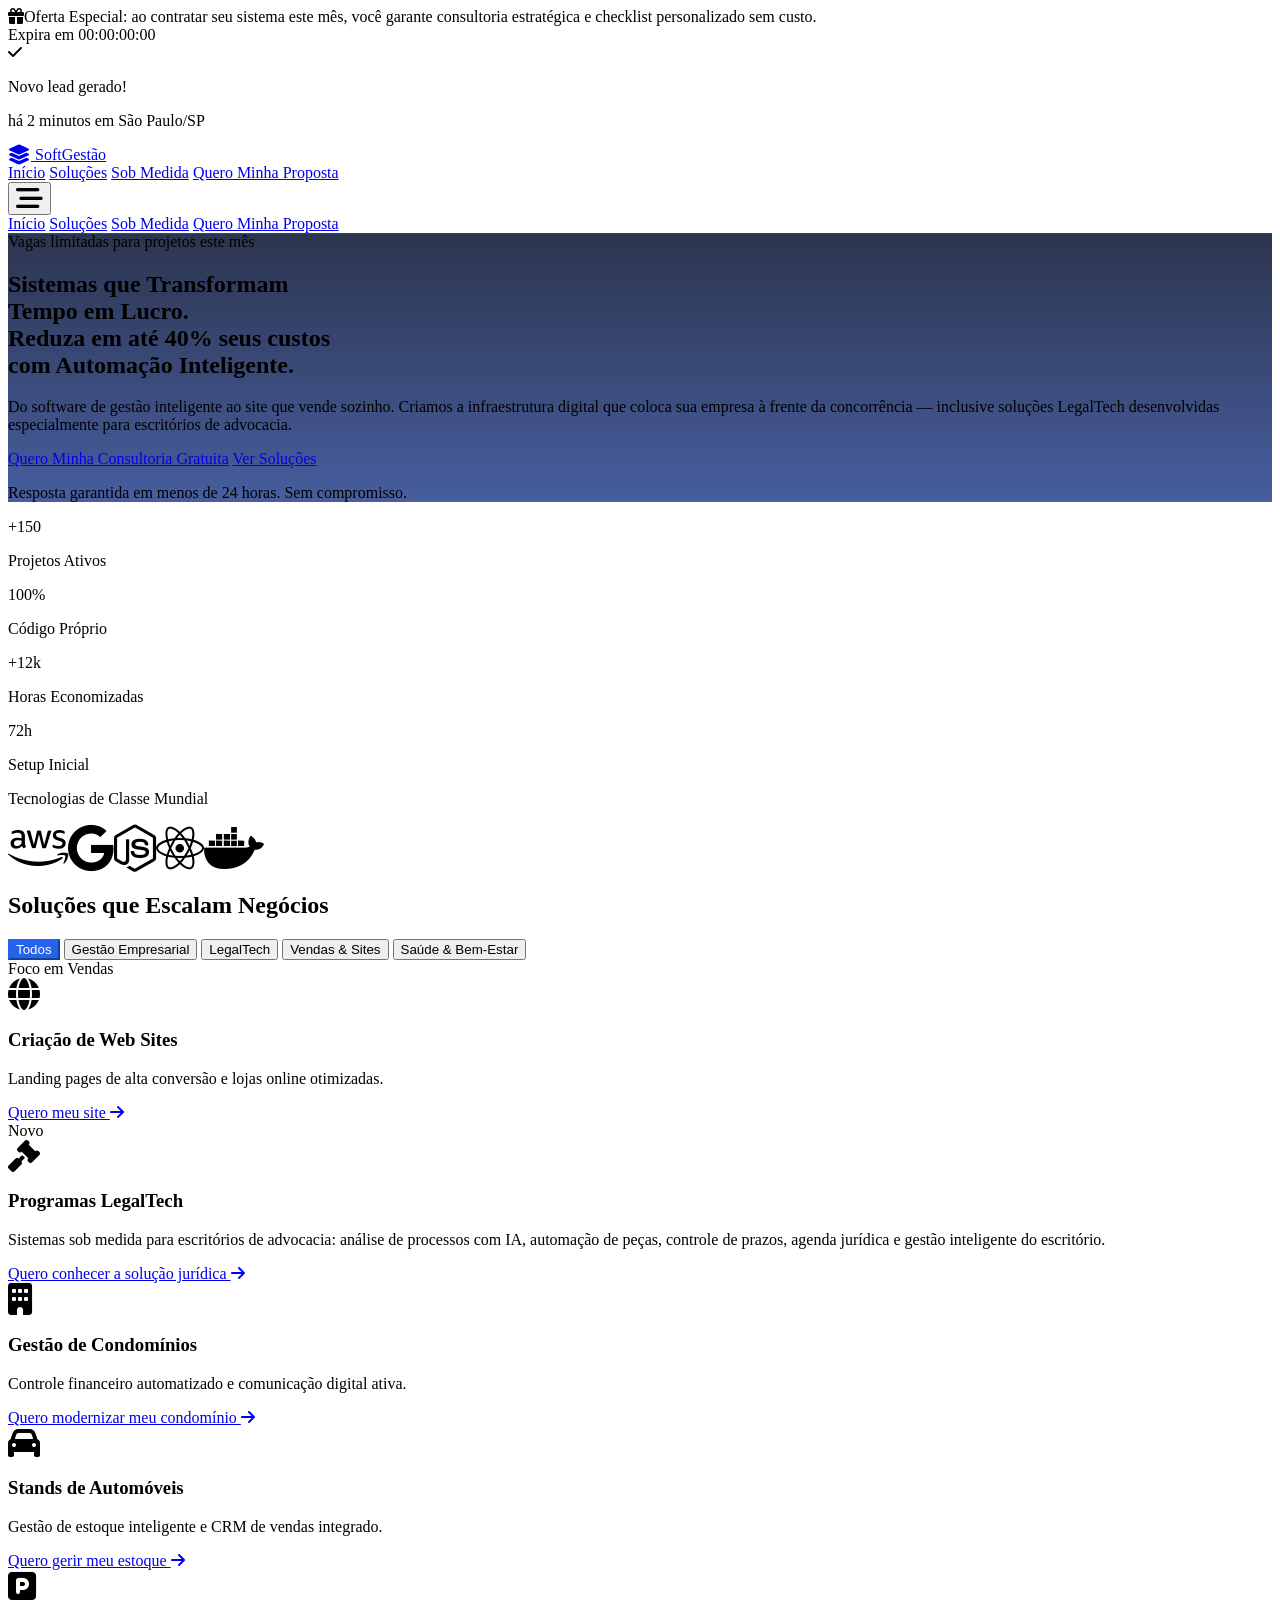
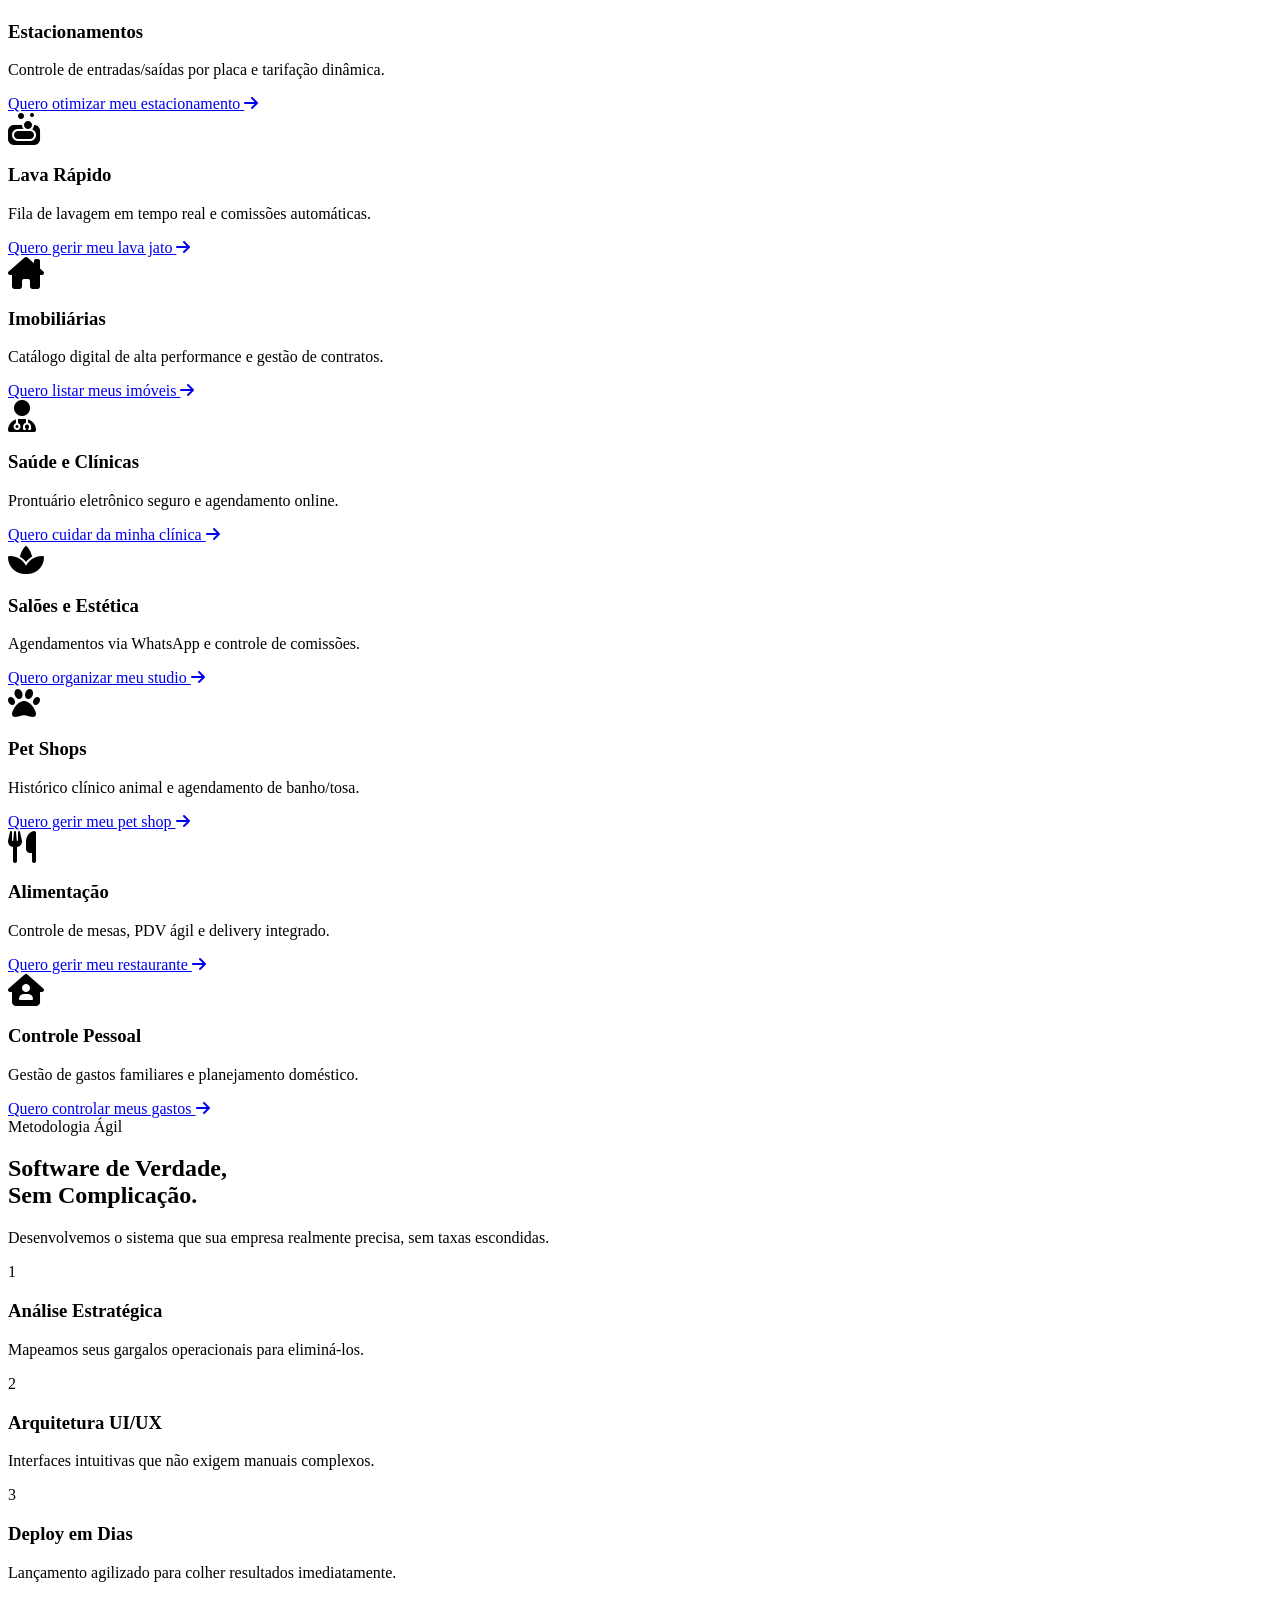
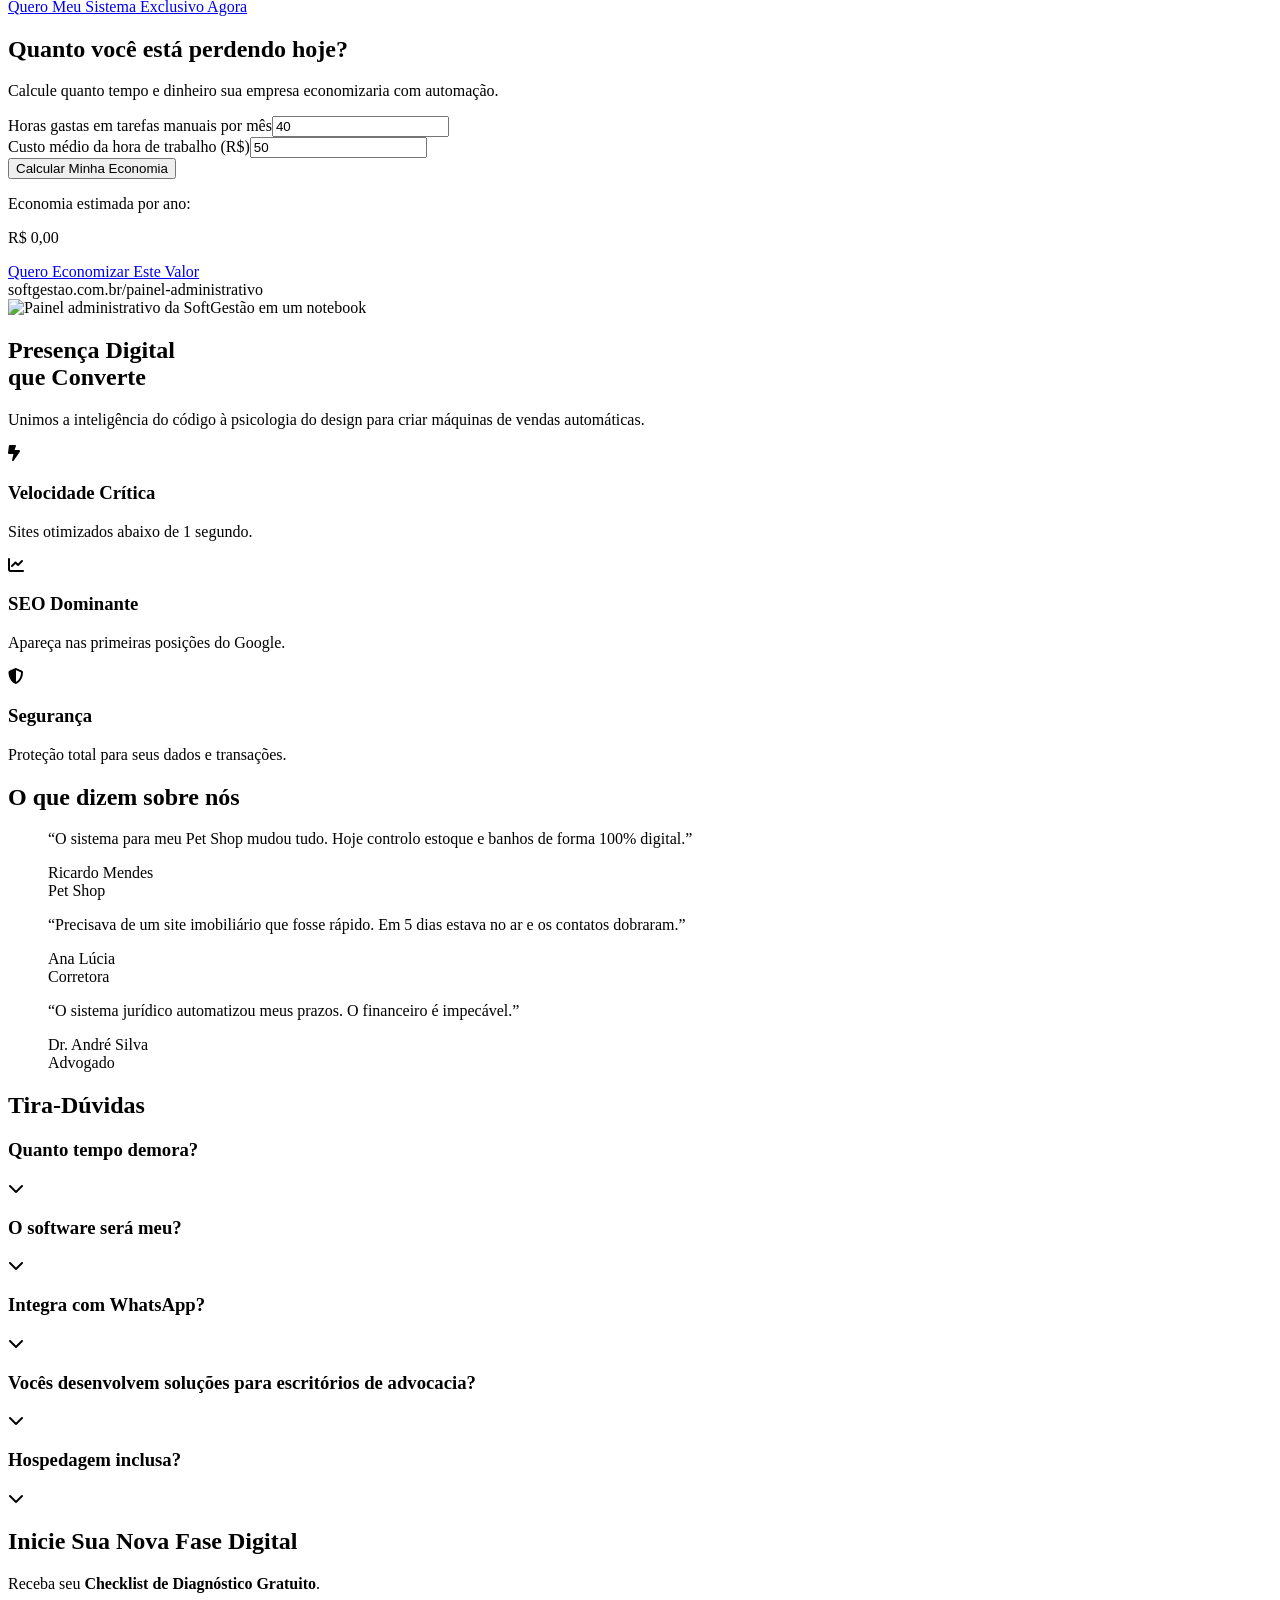
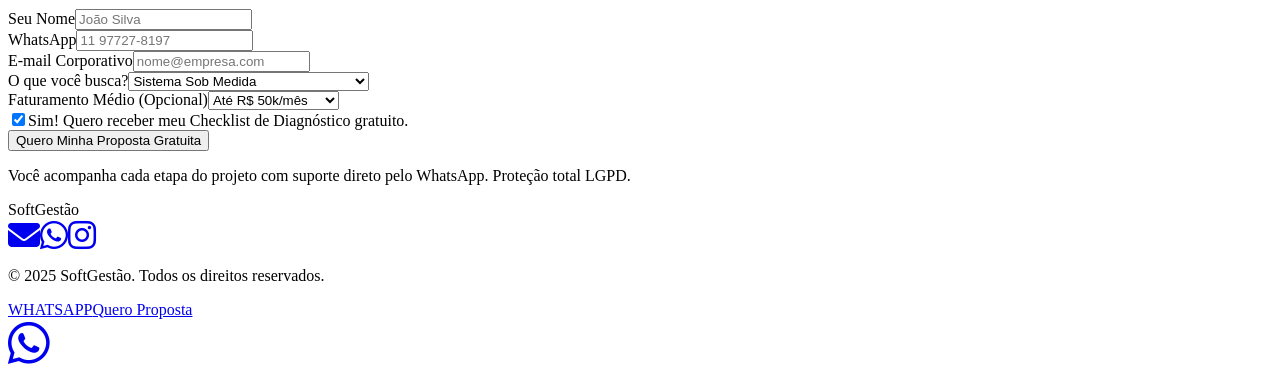
==== commit b37ebfb6: "Update index.html" ====
--- a/index.html
+++ b/index.html
@@ -1,732 +1,258 @@
 <!DOCTYPE html>
 <html lang="pt-BR">
 <head>
-<meta charset="UTF-8">
-<meta name="viewport" content="width=device-width, initial-scale=1.0">
-<title>SoftGestão - Sistemas Sob Medida, Sites de Alta Performance e LegalTech</title>
-<meta name="description" content="Desenvolvemos sistemas de gestão sob medida, sites de alta conversão e programas LegalTech para escritórios de advocacia. Deploy ágil, código próprio, suporte via WhatsApp.">
-<meta name="robots" content="index, follow">
-<link rel="canonical" href="https://www.softgestao.com.br/">
-<!-- Open Graph -->
-<meta property="og:type" content="website">
-<meta property="og:title" content="SoftGestão - Sistemas Sob Medida e LegalTech para Advocacia">
-<meta property="og:description" content="Software de gestão, sites de alta conversão e soluções LegalTech para escritórios de advocacia. Resposta garantida em menos de 24 horas.">
-<meta property="og:locale" content="pt_BR">
-<!-- Preconnect para acelerar CDNs externos -->
-<link rel="preconnect" href="https://cdn.tailwindcss.com">
-<link rel="preconnect" href="https://cdnjs.cloudflare.com" crossorigin>
-<link rel="preconnect" href="https://images.unsplash.com">
-<!-- Tailwind CSS para estilização rápida e moderna -->
-<script src="https://cdn.tailwindcss.com"></script>
-<!-- FontAwesome para ícones -->
-<link rel="stylesheet" href="https://cdnjs.cloudflare.com/ajax/libs/font-awesome/6.4.0/css/all.min.css">
-<!-- Dados estruturados para SEO / Machine Experience -->
-<script type="application/ld+json">
-{
-  "@context": "https://schema.org",
-  "@type": "ProfessionalService",
-  "name": "SoftGestão",
-  "description": "Desenvolvimento de sistemas de gestão sob medida, sites de alta conversão e programas LegalTech para escritórios de advocacia.",
-  "telephone": "+5511977278197",
-  "email": "comercial.softgestao@gmail.com",
-  "areaServed": "BR",
-  "address": {
-    "@type": "PostalAddress",
-    "addressRegion": "SP",
-    "addressCountry": "BR"
-  },
-  "sameAs": [
-    "https://www.instagram.com/soft.gestao.desenvolvimento"
-  ],
-  "makesOffer": [
-    { "@type": "Offer", "itemOffered": { "@type": "Service", "name": "Programas LegalTech para Escritórios de Advocacia" } },
-    { "@type": "Offer", "itemOffered": { "@type": "Service", "name": "Criação de Sites de Alta Conversão" } },
-    { "@type": "Offer", "itemOffered": { "@type": "Service", "name": "Sistemas de Gestão Empresarial Sob Medida" } }
-  ]
-}
-</script>
-<style>
-/* Estilos personalizados para Alta Conversão */
-.hero-bg {
-  background: linear-gradient(rgba(10, 20, 50, 0.85), rgba(30, 58, 138, 0.8)), url('https://images.unsplash.com/photo-1451187580459-43490279c0fa?q=80&w=2072&auto=format&fit=crop');
-  background-size: cover;
-  background-position: center;
-}
-.smooth-scroll { scroll-behavior: smooth; }
-@keyframes pulse-custom {
-  0% { box-shadow: 0 0 0 0 rgba(34, 197, 94, 0.7); }
-  70% { box-shadow: 0 0 0 15px rgba(34, 197, 94, 0); }
-  100% { box-shadow: 0 0 0 0 rgba(34, 197, 94, 0); }
-}
-/* Alerta piscante para a promoção */
-@keyframes flash-promo {
-  0%, 100% { background-color: #1d4ed8; }
-  50% { background-color: #1e40af; }
-}
-.animate-flash { animation: flash-promo 2s infinite ease-in-out; }
-.whatsapp-btn { animation: pulse-custom 2s infinite; }
-.card-hover { transition: all 0.4s cubic-bezier(0.175, 0.885, 0.32, 1.275); }
-.card-hover:hover { transform: translateY(-12px); box-shadow: 0 25px 50px -12px rgba(0, 0, 0, 0.15); }
-/* FAQ interativo */
-.faq-answer { max-height: 0; overflow: hidden; transition: max-height 0.3s ease-out; }
-.faq-item.active .faq-answer { max-height: 250px; padding-top: 1rem; }
-.faq-item.active .faq-icon { transform: rotate(180deg); }
-/* Notificação de Prova Social */
-@keyframes slide-in-up {
-  from { transform: translateY(100%); opacity: 0; }
-  to { transform: translateY(0); opacity: 1; }
-}
-.social-proof-toast { animation: slide-in-up 0.5s ease-out forwards; }
-/* Modal de Saída */
-#exit-popup { display: none; }
-/* Botão de Filtro Ativo */
-.filter-btn.active { background-color: #2563eb; color: white; border-color: #2563eb; }
-/* Foco visível para acessibilidade de teclado */
-a:focus-visible, button:focus-visible, input:focus-visible, select:focus-visible {
-  outline: 3px solid #f97316;
-  outline-offset: 2px;
-}
-</style>
+  <meta charset="UTF-8">
+  <meta name="viewport" content="width=device-width, initial-scale=1.0">
+  <title>SoftGestão - Sistemas Sob Medida e LegalTech</title>
+  <meta name="description" content="A SoftGestão desenvolve sistemas sob medida, sites de alta conversão e programas LegalTech para escritórios de advocacia.">
+  <meta name="robots" content="index, follow">
+  <link rel="canonical" href="https://www.softgestao.com.br/">
+  <meta property="og:type" content="website">
+  <meta property="og:title" content="SoftGestão - Sistemas Sob Medida e LegalTech">
+  <meta property="og:description" content="Sistemas sob medida, automação inteligente e programas LegalTech para escritórios de advocacia.">
+  <meta property="og:locale" content="pt_BR">
+  <link rel="preconnect" href="https://cdn.tailwindcss.com">
+  <link rel="preconnect" href="https://cdnjs.cloudflare.com" crossorigin>
+  <link rel="preconnect" href="https://images.unsplash.com">
+  <script src="https://cdn.tailwindcss.com"></script>
+  <link rel="stylesheet" href="https://cdnjs.cloudflare.com/ajax/libs/font-awesome/6.4.0/css/all.min.css">
+
+  <script type="application/ld+json">
+  {
+    "@context": "https://schema.org",
+    "@type": "ProfessionalService",
+    "name": "SoftGestão",
+    "description": "Desenvolvimento de sistemas sob medida, sites de alta conversão e programas LegalTech para escritórios de advocacia.",
+    "telephone": "+5511977278197",
+    "email": "comercial.softgestao@gmail.com",
+    "areaServed": "BR",
+    "address": {
+      "@type": "PostalAddress",
+      "addressRegion": "SP",
+      "addressCountry": "BR"
+    },
+    "sameAs": ["https://www.instagram.com/soft.gestao.desenvolvimento"],
+    "makesOffer": [
+      {"@type":"Offer","itemOffered":{"@type":"Service","name":"Programas LegalTech para Escritórios de Advocacia"}},
+      {"@type":"Offer","itemOffered":{"@type":"Service","name":"Criação de Sites de Alta Conversão"}},
+      {"@type":"Offer","itemOffered":{"@type":"Service","name":"Sistemas de Gestão Sob Medida"}}
+    ]
+  }
+  </script>
+
+  <style>
+    .hero-bg {
+      background: linear-gradient(rgba(10,20,50,.86),rgba(30,58,138,.82)),url('https://images.unsplash.com/photo-1451187580459-43490279c0fa?q=80&w=2072&auto=format&fit=crop');
+      background-size: cover;
+      background-position: center;
+    }
+    html { scroll-behavior: smooth; }
+    @keyframes pulse-custom {
+      0% { box-shadow: 0 0 0 0 rgba(34,197,94,.7); }
+      70% { box-shadow: 0 0 0 15px rgba(34,197,94,0); }
+      100% { box-shadow: 0 0 0 0 rgba(34,197,94,0); }
+    }
+    @keyframes flash-promo {
+      0%,100% { background-color:#1d4ed8; }
+      50% { background-color:#1e40af; }
+    }
+    @keyframes slide-in-up {
+      from { transform:translateY(100%); opacity:0; }
+      to { transform:translateY(0); opacity:1; }
+    }
+    .animate-flash { animation:flash-promo 2s infinite ease-in-out; }
+    .whatsapp-btn { animation:pulse-custom 2s infinite; }
+    .card-hover { transition:all .4s cubic-bezier(.175,.885,.32,1.275); }
+    .card-hover:hover { transform:translateY(-10px); box-shadow:0 25px 50px -12px rgba(0,0,0,.15); }
+    .faq-answer { max-height:0; overflow:hidden; transition:max-height .3s ease-out; }
+    .faq-item.active .faq-answer { max-height:300px; padding-top:1rem; }
+    .faq-item.active .faq-icon { transform:rotate(180deg); }
+    #exit-popup { display:none; }
+    .filter-btn.active { background-color:#2563eb; color:#fff; border-color:#2563eb; }
+    a:focus-visible,button:focus-visible,input:focus-visible,select:focus-visible { outline:3px solid #f97316; outline-offset:2px; }
+  </style>
 </head>
-<body class="font-sans text-gray-800 antialiased smooth-scroll bg-slate-50">
-
-<!-- Alerta de Promoção Mensal com Cronômetro -->
-<div class="animate-flash text-white text-center py-2.5 px-4 text-xs md:text-sm font-black uppercase tracking-widest sticky top-0 z-60 shadow-lg flex flex-col md:flex-row items-center justify-center gap-2 md:gap-4 text-center" role="status">
-  <span><i class="fa-solid fa-gift mr-2 animate-bounce" aria-hidden="true"></i>Oferta Especial: Ao contratar seu sistema este mês, você garante consultoria estratégica e checklist personalizado sem custo!</span>
-  <div class="bg-white/20 px-3 py-1 rounded-lg border border-white/30 font-mono text-sm" id="promo-timer">Expira em 00:00:00:00</div>
-</div>
-
-<!-- Notificação de Leads Recentes -->
-<div id="social-proof" class="fixed bottom-24 left-6 z-100 hidden md:flex bg-white p-4 rounded-2xl shadow-2xl border border-slate-100 items-center gap-4 max-w-xs transition-all duration-500 opacity-0 transform translate-y-10" role="status" aria-live="polite">
-  <div class="bg-blue-100 p-3 rounded-full text-blue-600"><i class="fa-solid fa-check" aria-hidden="true"></i></div>
-  <div class="text-xs">
-    <p class="font-black text-slate-900" id="sp-text">Novo lead gerado!</p>
-    <p class="text-slate-500" id="sp-time">há 2 minutos em São Paulo/SP</p>
+
+<body class="font-sans text-gray-800 antialiased bg-slate-50">
+  <div class="animate-flash text-white text-center py-2.5 px-4 text-xs md:text-sm font-black uppercase tracking-widest sticky top-0 z-60 shadow-lg flex flex-col md:flex-row items-center justify-center gap-2 md:gap-4" role="status">
+    <span><i class="fa-solid fa-gift mr-2 animate-bounce" aria-hidden="true"></i>Oferta Especial: ao contratar seu sistema este mês, você garante consultoria estratégica e checklist personalizado sem custo.</span>
+    <div class="bg-white/20 px-3 py-1 rounded-lg border border-white/30 font-mono text-sm" id="promo-timer">Expira em 00:00:00:00</div>
   </div>
-</div>
-
-<!-- Navegação -->
-<nav class="bg-white/95 backdrop-blur-md shadow-sm fixed w-full z-50 transition-all duration-300 top-0" aria-label="Navegação principal">
-<script>
-window.addEventListener('scroll', () => {
-  const nav = document.querySelector('nav');
-  const promo = document.querySelector('.animate-flash');
-  if (window.scrollY > promo.offsetHeight) { nav.style.top = '0'; }
-  else { nav.style.top = promo.offsetHeight + 'px'; }
-});
-document.addEventListener('DOMContentLoaded', () => {
-  const nav = document.querySelector('nav');
-  const promo = document.querySelector('.animate-flash');
-  nav.style.top = promo.offsetHeight + 'px';
-});
-</script>
-<div class="max-w-7xl mx-auto px-4 sm:px-6 lg:px-8">
-  <div class="flex justify-between h-20 items-center">
-    <div class="flex-shrink-0 flex items-center group cursor-pointer">
-      <div class="bg-blue-600 group-hover:bg-blue-700 text-white p-2 rounded-xl mr-3 transition-colors shadow-lg shadow-blue-200"><i class="fa-solid fa-layer-group fa-lg" aria-hidden="true"></i></div>
-      <span class="font-black text-2xl text-blue-900 tracking-tighter uppercase">SoftGestão</span>
+
+  <div id="social-proof" class="fixed bottom-24 left-6 z-100 hidden md:flex bg-white p-4 rounded-2xl shadow-2xl border border-slate-100 items-center gap-4 max-w-xs transition-all duration-500 opacity-0 transform translate-y-10" role="status" aria-live="polite">
+    <div class="bg-blue-100 p-3 rounded-full text-blue-600"><i class="fa-solid fa-check" aria-hidden="true"></i></div>
+    <div class="text-xs"><p class="font-black text-slate-900" id="sp-text">Novo lead gerado!</p><p class="text-slate-500" id="sp-time">há 2 minutos em São Paulo/SP</p></div>
+  </div>
+
+  <nav class="bg-white/95 backdrop-blur-md shadow-sm fixed w-full z-50 transition-all duration-300 top-0" aria-label="Navegação principal">
+    <div class="max-w-7xl mx-auto px-4 sm:px-6 lg:px-8">
+      <div class="flex justify-between h-20 items-center">
+        <a href="#inicio" class="flex-shrink-0 flex items-center group" aria-label="SoftGestão - início">
+          <span class="bg-blue-600 group-hover:bg-blue-700 text-white p-2 rounded-xl mr-3 transition-colors shadow-lg shadow-blue-200"><i class="fa-solid fa-layer-group fa-lg" aria-hidden="true"></i></span>
+          <span class="font-black text-2xl text-blue-900 tracking-tighter uppercase">SoftGestão</span>
+        </a>
+        <div class="hidden md:flex items-center space-x-10">
+          <a href="#inicio" class="text-slate-600 hover:text-blue-600 font-semibold transition">Início</a>
+          <a href="#solucoes" class="text-slate-600 hover:text-blue-600 font-semibold transition">Soluções</a>
+          <a href="#personalizado" class="text-blue-600 hover:text-blue-800 font-bold transition">Sob Medida</a>
+          <a href="#contato" class="bg-blue-600 text-white px-7 py-3 rounded-full font-bold hover:bg-blue-700 transition shadow-lg shadow-blue-200">Quero Minha Proposta</a>
+        </div>
+        <button onclick="toggleMenu()" class="md:hidden text-blue-900 focus:outline-none" aria-label="Abrir menu" aria-expanded="false" aria-controls="mobile-menu"><i class="fa-solid fa-bars-staggered fa-2x" aria-hidden="true"></i></button>
+      </div>
     </div>
-    <div class="hidden md:flex items-center space-x-10">
-      <a href="#inicio" class="text-slate-600 hover:text-blue-600 font-semibold transition">Início</a>
-      <a href="#solucoes" class="text-slate-600 hover:text-blue-600 font-semibold transition">Soluções</a>
-      <a href="#personalizado" class="text-blue-600 hover:text-blue-800 font-bold transition">Sob Medida</a>
-      <a href="#contato" class="bg-blue-600 text-white px-7 py-3 rounded-full font-bold hover:bg-blue-700 transition shadow-lg shadow-blue-200 active:scale-95 text-center">Quero Minha Proposta</a>
+    <div id="mobile-menu" class="hidden md:hidden bg-white border-t border-slate-100 text-center">
+      <a href="#inicio" onclick="toggleMenu()" class="block py-4 px-6 font-semibold border-b">Início</a>
+      <a href="#solucoes" onclick="toggleMenu()" class="block py-4 px-6 font-semibold border-b">Soluções</a>
+      <a href="#personalizado" onclick="toggleMenu()" class="block py-4 px-6 font-bold text-blue-600 border-b">Sob Medida</a>
+      <a href="#contato" onclick="toggleMenu()" class="block py-4 px-6 font-bold text-blue-600">Quero Minha Proposta</a>
     </div>
-    <div class="md:hidden flex items-center">
-      <button onclick="toggleMenu()" class="text-blue-900 focus:outline-none" aria-label="Abrir menu de navegação" aria-expanded="false" aria-controls="mobile-menu"><i class="fa-solid fa-bars-staggered fa-2x" aria-hidden="true"></i></button>
-    </div>
-  </div>
-</div>
-<!-- Menu Mobile -->
-<div id="mobile-menu" class="hidden md:hidden bg-white border-t border-slate-100 animate-in slide-in-from-top text-center">
-  <a href="#inicio" onclick="toggleMenu()" class="block py-4 px-6 font-semibold hover:bg-slate-50 transition border-b">Início</a>
-  <a href="#solucoes" onclick="toggleMenu()" class="block py-4 px-6 font-semibold hover:bg-slate-50 transition border-b">Soluções</a>
-  <a href="#personalizado" onclick="toggleMenu()" class="block py-4 px-6 font-bold text-blue-600 hover:bg-slate-50 transition border-b">Sob Medida</a>
-  <a href="#contato" onclick="toggleMenu()" class="block py-4 px-6 font-bold text-blue-600 hover:bg-slate-50 transition">Quero Minha Proposta</a>
-</div>
-</nav>
-
-<main>
-<!-- Seção Hero -->
-<section id="inicio" class="hero-bg min-h-screen flex items-center justify-center pt-32 px-4 text-center">
-  <div class="text-center max-w-5xl mx-auto">
-    <div class="inline-block bg-blue-500/20 backdrop-blur-sm border border-blue-400/30 text-blue-300 px-4 py-1.5 rounded-full text-sm font-bold mb-8 animate-pulse uppercase tracking-widest text-center">Vagas limitadas para projetos este mês</div>
-    <h1 class="text-4xl md:text-7xl font-black text-white mb-6 leading-[1.1] tracking-tight text-center">Sistemas que Transformam <br><span class="text-blue-400">Tempo em Lucro.</span><br>
-      <span class="block text-2xl md:text-4xl mt-4 opacity-90 font-bold text-slate-100">Reduza em até <span class="text-orange-400">40% seus custos</span><br>com Automação Inteligente.</span>
-    </h1>
-    <p class="text-lg md:text-2xl text-slate-200 mb-12 max-w-3xl mx-auto leading-relaxed font-medium text-center">Do software de gestão inteligente ao site que vende sozinho. Criamos a infraestrutura digital que coloca sua empresa à frente da concorrência — inclusive soluções LegalTech desenvolvidas especialmente para escritórios de advocacia.</p>
-    <div class="flex flex-col sm:flex-row justify-center gap-6 text-center">
-      <a href="#contato" class="bg-orange-500 hover:bg-orange-600 text-white font-black py-5 px-12 rounded-2xl text-xl transition shadow-2xl hover:scale-105 active:scale-95 shadow-orange-500/40 text-center">Quero Minha Consultoria Gratuita</a>
-      <a href="#solucoes" class="bg-white/10 backdrop-blur-md border-2 border-white/40 hover:bg-white hover:text-blue-900 text-white font-bold py-5 px-12 rounded-2xl text-xl transition text-center">Ver Soluções</a>
-    </div>
-    <p class="text-slate-400 mt-6 text-sm font-semibold italic text-center">Resposta garantida em menos de 24 horas. Sem compromisso.</p>
-  </div>
-</section>
-
-<!-- Números e Confiança -->
-<div class="bg-white py-16 border-b border-slate-100">
-  <div class="max-w-7xl mx-auto px-4 sm:px-6 lg:px-8">
-    <div class="grid grid-cols-2 md:grid-cols-4 gap-12 text-center mb-16">
-      <div class="space-y-2"><p class="text-5xl font-black text-blue-600 tracking-tighter">+150</p><p class="text-slate-500 font-bold uppercase text-xs tracking-widest">Projetos Ativos</p></div>
-      <div class="space-y-2"><p class="text-5xl font-black text-blue-600 tracking-tighter">100%</p><p class="text-slate-500 font-bold uppercase text-xs tracking-widest">Código Próprio</p></div>
-      <div class="space-y-2"><p class="text-5xl font-black text-blue-600 tracking-tighter">+12k</p><p class="text-slate-500 font-bold uppercase text-xs tracking-widest">Horas Manuais Economizadas</p></div>
-      <div class="space-y-2"><p class="text-5xl font-black text-blue-600 tracking-tighter">72h</p><p class="text-slate-500 font-bold uppercase text-xs tracking-widest">Setup Inicial</p></div>
-    </div>
-    <div class="pt-8 border-t border-slate-50">
-      <p class="text-center text-slate-400 text-xs font-black uppercase tracking-[0.3em] mb-8">Tecnologias de Classe Mundial</p>
-      <div class="flex flex-wrap justify-center items-center gap-12 opacity-40 grayscale hover:grayscale-0 transition-all duration-500 text-center" aria-hidden="true">
-        <i class="fa-brands fa-aws fa-3x"></i>
-        <i class="fa-brands fa-google fa-3x"></i>
-        <i class="fa-brands fa-node-js fa-3x"></i>
-        <i class="fa-brands fa-react fa-3x"></i>
-        <i class="fa-brands fa-docker fa-3x"></i>
-      </div>
-    </div>
-  </div>
-</div>
-
-<!-- Seção de Soluções com Filtros -->
-<section id="solucoes" class="py-28 bg-slate-50 text-center">
-  <div class="max-w-7xl mx-auto px-4 sm:px-6 lg:px-8">
-    <div class="text-center mb-16">
-      <h2 class="text-4xl md:text-6xl font-black text-blue-900 mb-6 tracking-tight">Soluções que Escalam Negócios</h2>
-      <div class="w-24 h-2 bg-blue-600 mx-auto rounded-full mb-8"></div>
-      <!-- Filtros -->
-      <div class="flex flex-wrap justify-center gap-4 mt-12 mb-16 text-center" role="group" aria-label="Filtrar soluções por categoria">
-        <button onclick="filterSolucoes('todos')" class="filter-btn active px-6 py-2 rounded-full border-2 border-slate-200 font-bold transition hover:border-blue-600">Todos</button>
-        <button onclick="filterSolucoes('gestao')" class="filter-btn px-6 py-2 rounded-full border-2 border-slate-200 font-bold transition hover:border-blue-600">Gestão Empresarial</button>
-        <button onclick="filterSolucoes('legaltech')" class="filter-btn px-6 py-2 rounded-full border-2 border-slate-200 font-bold transition hover:border-blue-600">LegalTech</button>
-        <button onclick="filterSolucoes('vendas')" class="filter-btn px-6 py-2 rounded-full border-2 border-slate-200 font-bold transition hover:border-blue-600">Vendas &amp; Sites</button>
-        <button onclick="filterSolucoes('bem-estar')" class="filter-btn px-6 py-2 rounded-full border-2 border-slate-200 font-bold transition hover:border-blue-600">Saúde &amp; Bem-Estar</button>
-      </div>
-    </div>
-    <div class="grid grid-cols-1 md:grid-cols-2 lg:grid-cols-3 xl:grid-cols-4 gap-8" id="solucoes-grid">
-
-      <!-- Web Sites -->
-      <div class="solucao-card bg-white p-8 rounded-3xl shadow-sm border border-slate-200/60 card-hover relative group text-left" data-cat="vendas">
-        <div class="absolute top-0 right-0 bg-blue-600 text-white text-[10px] font-black px-4 py-1 rounded-bl-2xl uppercase tracking-widest">Foco em Vendas</div>
-        <div class="text-blue-600 mb-6 bg-blue-50 w-16 h-16 flex items-center justify-center rounded-2xl group-hover:bg-blue-600 group-hover:text-white transition-all duration-300 shadow-inner"><i class="fa-solid fa-globe fa-2x" aria-hidden="true"></i></div>
-        <h3 class="text-xl font-bold mb-3 text-blue-900">Criação de Web Sites</h3>
-        <p class="text-slate-600 text-sm leading-relaxed mb-6">Landing pages de alta conversão e lojas online otimizadas.</p>
-        <a href="#contato" class="text-blue-600 font-black text-sm uppercase flex items-center gap-2 hover:gap-4 transition-all">Quero meu site <i class="fa-solid fa-arrow-right" aria-hidden="true"></i></a>
-      </div>
-
-      <!-- LegalTech para Advocacia -->
-      <div class="solucao-card bg-white p-8 rounded-3xl shadow-sm border-2 border-blue-500 card-hover relative group text-left" data-cat="legaltech">
-        <div class="absolute top-0 right-0 bg-orange-500 text-white text-[10px] font-black px-4 py-1 rounded-bl-2xl uppercase tracking-widest">Novo</div>
-        <div class="text-blue-600 mb-6 bg-blue-50 w-16 h-16 flex items-center justify-center rounded-2xl group-hover:bg-blue-600 group-hover:text-white transition-all duration-300 shadow-inner"><i class="fa-solid fa-gavel fa-2x" aria-hidden="true"></i></div>
-        <h3 class="text-xl font-bold mb-3 text-blue-900">Programas LegalTech</h3>
-        <p class="text-slate-600 text-sm leading-relaxed mb-6">Sistemas sob medida para escritórios de advocacia: análise de processos com IA, automação de peças, controle de prazos e agenda jurídica inteligente.</p>
-        <a href="https://wa.me/5511977278197?text=Ol%C3%A1%21%20Vim%20pelo%20site%20e%20tenho%20interesse%20no%20programa%20LegalTech%20para%20escrit%C3%B3rios%20de%20advocacia.%20Pode%20me%20passar%20mais%20detalhes%3F" target="_blank" rel="noopener" class="text-blue-600 font-black text-sm uppercase flex items-center gap-2 hover:gap-4 transition-all">Quero conhecer a solução jurídica <i class="fa-solid fa-arrow-right" aria-hidden="true"></i></a>
-      </div>
-
-      <!-- Condomínios -->
-      <div class="solucao-card bg-white p-8 rounded-3xl shadow-sm border border-slate-200/60 card-hover group text-left" data-cat="gestao">
-        <div class="text-blue-600 mb-6 bg-blue-50 w-16 h-16 flex items-center justify-center rounded-2xl group-hover:bg-blue-600 group-hover:text-white transition-all duration-300"><i class="fa-solid fa-building fa-2x" aria-hidden="true"></i></div>
-        <h3 class="text-xl font-bold mb-3 text-blue-900">Gestão de Condomínios</h3>
-        <p class="text-slate-600 text-sm leading-relaxed mb-6">Controle financeiro automatizado e comunicação digital ativa.</p>
-        <a href="#contato" class="text-blue-600 font-black text-sm uppercase flex items-center gap-2 hover:gap-4 transition-all">Quero modernizar meu condomínio <i class="fa-solid fa-arrow-right" aria-hidden="true"></i></a>
-      </div>
-
-      <!-- Automóveis -->
-      <div class="solucao-card bg-white p-8 rounded-3xl shadow-sm border border-slate-200/60 card-hover group text-left" data-cat="gestao">
-        <div class="text-blue-600 mb-6 bg-blue-50 w-16 h-16 flex items-center justify-center rounded-2xl group-hover:bg-blue-600 group-hover:text-white transition-all duration-300"><i class="fa-solid fa-car fa-2x" aria-hidden="true"></i></div>
-        <h3 class="text-xl font-bold mb-3 text-blue-900">Stands de Automóveis</h3>
-        <p class="text-slate-600 text-sm leading-relaxed mb-6">Gestão de estoque inteligente e CRM de vendas integrado.</p>
-        <a href="#contato" class="text-blue-600 font-black text-sm uppercase flex items-center gap-2 hover:gap-4 transition-all">Quero gerir meu estoque <i class="fa-solid fa-arrow-right" aria-hidden="true"></i></a>
-      </div>
-
-      <!-- Estacionamentos -->
-      <div class="solucao-card bg-white p-8 rounded-3xl shadow-sm border border-slate-200/60 card-hover group text-left" data-cat="gestao">
-        <div class="text-blue-600 mb-6 bg-blue-50 w-16 h-16 flex items-center justify-center rounded-2xl group-hover:bg-blue-600 group-hover:text-white transition-all duration-300"><i class="fa-solid fa-square-parking fa-2x" aria-hidden="true"></i></div>
-        <h3 class="text-xl font-bold mb-3 text-blue-900">Estacionamentos</h3>
-        <p class="text-slate-600 text-sm leading-relaxed mb-6">Controle de entradas/saídas por placa e tarifação dinâmica.</p>
-        <a href="#contato" class="text-blue-600 font-black text-sm uppercase flex items-center gap-2 hover:gap-4 transition-all">Quero otimizar meu estacionamento <i class="fa-solid fa-arrow-right" aria-hidden="true"></i></a>
-      </div>
-
-      <!-- Lava Rápido -->
-      <div class="solucao-card bg-white p-8 rounded-3xl shadow-sm border border-slate-200/60 card-hover group text-left" data-cat="gestao">
-        <div class="text-blue-600 mb-6 bg-blue-50 w-16 h-16 flex items-center justify-center rounded-2xl group-hover:bg-blue-600 group-hover:text-white transition-all duration-300"><i class="fa-solid fa-soap fa-2x" aria-hidden="true"></i></div>
-        <h3 class="text-xl font-bold mb-3 text-blue-900">Lava Rápido</h3>
-        <p class="text-slate-600 text-sm leading-relaxed mb-6">Fila de lavagem em tempo real e comissões automáticas.</p>
-        <a href="#contato" class="text-blue-600 font-black text-sm uppercase flex items-center gap-2 hover:gap-4 transition-all">Quero gerir meu lava jato <i class="fa-solid fa-arrow-right" aria-hidden="true"></i></a>
-      </div>
-
-      <!-- Imobiliárias -->
-      <div class="solucao-card bg-white p-8 rounded-3xl shadow-sm border border-slate-200/60 card-hover group text-left" data-cat="vendas">
-        <div class="text-blue-600 mb-6 bg-blue-50 w-16 h-16 flex items-center justify-center rounded-2xl group-hover:bg-blue-600 group-hover:text-white transition-all duration-300"><i class="fa-solid fa-house-chimney fa-2x" aria-hidden="true"></i></div>
-        <h3 class="text-xl font-bold mb-3 text-blue-900">Imobiliárias</h3>
-        <p class="text-slate-600 text-sm leading-relaxed mb-6">Catálogo digital de alta performance e gestão de contratos.</p>
-        <a href="#contato" class="text-blue-600 font-black text-sm uppercase flex items-center gap-2 hover:gap-4 transition-all">Quero listar meus imóveis <i class="fa-solid fa-arrow-right" aria-hidden="true"></i></a>
-      </div>
-
-      <!-- Advocacia -->
-      <div class="solucao-card bg-white p-8 rounded-3xl shadow-sm border border-slate-200/60 card-hover group text-left" data-cat="legaltech">
-        <div class="text-blue-600 mb-6 bg-blue-50 w-16 h-16 flex items-center justify-center rounded-2xl group-hover:bg-blue-600 group-hover:text-white transition-all duration-300"><i class="fa-solid fa-scale-balanced fa-2x" aria-hidden="true"></i></div>
-        <h3 class="text-xl font-bold mb-3 text-blue-900">Advocacia</h3>
-        <p class="text-slate-600 text-sm leading-relaxed mb-6">Acompanhamento de processos e agenda jurídica inteligente.</p>
-        <a href="https://wa.me/5511977278197?text=Ol%C3%A1%21%20Vim%20pelo%20site%20e%20tenho%20interesse%20em%20um%20sistema%20de%20acompanhamento%20de%20processos%20e%20agenda%20jur%C3%ADdica%20para%20meu%20escrit%C3%B3rio.%20Pode%20me%20passar%20mais%20detalhes%3F" target="_blank" rel="noopener" class="text-blue-600 font-black text-sm uppercase flex items-center gap-2 hover:gap-4 transition-all">Quero gerir meus processos <i class="fa-solid fa-arrow-right" aria-hidden="true"></i></a>
-      </div>
-
-      <!-- Saúde -->
-      <div class="solucao-card bg-white p-8 rounded-3xl shadow-sm border border-slate-200/60 card-hover group text-left" data-cat="bem-estar">
-        <div class="text-blue-600 mb-6 bg-blue-50 w-16 h-16 flex items-center justify-center rounded-2xl group-hover:bg-blue-600 group-hover:text-white transition-all duration-300"><i class="fa-solid fa-user-doctor fa-2x" aria-hidden="true"></i></div>
-        <h3 class="text-xl font-bold mb-3 text-blue-900">Saúde e Clínicas</h3>
-        <p class="text-slate-600 text-sm leading-relaxed mb-6">Prontuário eletrônico seguro e agendamento online.</p>
-        <a href="#contato" class="text-blue-600 font-black text-sm uppercase flex items-center gap-2 hover:gap-4 transition-all">Quero cuidar da minha clínica <i class="fa-solid fa-arrow-right" aria-hidden="true"></i></a>
-      </div>
-
-      <!-- Estética -->
-      <div class="solucao-card bg-white p-8 rounded-3xl shadow-sm border border-slate-200/60 card-hover group text-left" data-cat="bem-estar">
-        <div class="text-blue-600 mb-6 bg-blue-50 w-16 h-16 flex items-center justify-center rounded-2xl group-hover:bg-blue-600 group-hover:text-white transition-all duration-300"><i class="fa-solid fa-spa fa-2x" aria-hidden="true"></i></div>
-        <h3 class="text-xl font-bold mb-3 text-blue-900">Salões e Estética</h3>
-        <p class="text-slate-600 text-sm leading-relaxed mb-6">Agendamentos via WhatsApp e controle de comissões.</p>
-        <a href="#contato" class="text-blue-600 font-black text-sm uppercase flex items-center gap-2 hover:gap-4 transition-all">Quero organizar meu studio <i class="fa-solid fa-arrow-right" aria-hidden="true"></i></a>
-      </div>
-
-      <!-- PetShop -->
-      <div class="solucao-card bg-white p-8 rounded-3xl shadow-sm border border-slate-200/60 card-hover group text-left" data-cat="bem-estar">
-        <div class="text-blue-600 mb-6 bg-blue-50 w-16 h-16 flex items-center justify-center rounded-2xl group-hover:bg-blue-600 group-hover:text-white transition-all duration-300"><i class="fa-solid fa-paw fa-2x" aria-hidden="true"></i></div>
-        <h3 class="text-xl font-bold mb-3 text-blue-900">Pet Shops</h3>
-        <p class="text-slate-600 text-sm leading-relaxed mb-6">Histórico clínico animal e agendamento de banho/tosa.</p>
-        <a href="#contato" class="text-blue-600 font-black text-sm uppercase flex items-center gap-2 hover:gap-4 transition-all">Quero gerir meu pet shop <i class="fa-solid fa-arrow-right" aria-hidden="true"></i></a>
-      </div>
-
-      <!-- Alimentação -->
-      <div class="solucao-card bg-white p-8 rounded-3xl shadow-sm border border-slate-200/60 card-hover group text-left" data-cat="gestao">
-        <div class="text-blue-600 mb-6 bg-blue-50 w-16 h-16 flex items-center justify-center rounded-2xl group-hover:bg-blue-600 group-hover:text-white transition-all duration-300"><i class="fa-solid fa-utensils fa-2x" aria-hidden="true"></i></div>
-        <h3 class="text-xl font-bold mb-3 text-blue-900">Alimentação</h3>
-        <p class="text-slate-600 text-sm leading-relaxed mb-6">Controle de mesas, PDV ágil e delivery integrado.</p>
-        <a href="#contato" class="text-blue-600 font-black text-sm uppercase flex items-center gap-2 hover:gap-4 transition-all">Quero gerir meu restaurante <i class="fa-solid fa-arrow-right" aria-hidden="true"></i></a>
-      </div>
-
-      <!-- Pessoal -->
-      <div class="solucao-card bg-blue-600 p-8 rounded-3xl shadow-xl border border-blue-400 card-hover group text-left" data-cat="gestao">
-        <div class="text-white mb-6 bg-blue-500 w-16 h-16 flex items-center justify-center rounded-2xl group-hover:bg-white group-hover:text-blue-600 transition-all duration-300"><i class="fa-solid fa-house-user fa-2x" aria-hidden="true"></i></div>
-        <h3 class="text-xl font-bold mb-3 text-white">Controle Pessoal</h3>
-        <p class="text-blue-100 text-sm leading-relaxed mb-6">Gestão de gastos familiares e planejamento doméstico.</p>
-        <a href="#contato" class="text-white font-black text-sm uppercase flex items-center gap-2 hover:gap-4 transition-all">Quero controlar meus gastos <i class="fa-solid fa-arrow-right" aria-hidden="true"></i></a>
-      </div>
-
-    </div>
-  </div>
-</section>
-
-<!-- Diferencial Sob Medida -->
-<section id="personalizado" class="py-28 bg-blue-900 text-white relative overflow-hidden">
-  <div class="absolute inset-0 opacity-5 pointer-events-none text-center" aria-hidden="true">
-    <svg width="100%" height="100%" fill="none" viewBox="0 0 400 400" xmlns="http://www.w3.org/2000/svg">
-      <circle cx="200" cy="200" r="100" stroke="white" stroke-width="2"/>
-      <circle cx="200" cy="200" r="150" stroke="white" stroke-width="2"/>
-    </svg>
-  </div>
-  <div class="max-w-7xl mx-auto px-4 sm:px-6 lg:px-8 relative z-10 text-center">
-    <div class="mb-24">
-      <span class="bg-blue-600 text-white text-xs font-black px-5 py-2 rounded-full uppercase tracking-widest border border-blue-500 shadow-lg">Metodologia Ágil</span>
-      <h2 class="text-4xl md:text-6xl font-black mt-8 mb-6 leading-tight tracking-tighter">Software de Verdade, <br>Sem Complicação.</h2>
-      <p class="text-blue-200 text-xl max-w-2xl mx-auto leading-relaxed">Desenvolvemos o sistema que sua empresa realmente precisa, sem taxas escondidas.</p>
-    </div>
-    <div class="grid grid-cols-1 md:grid-cols-3 gap-12 text-center md:text-left">
-      <div class="bg-white/5 backdrop-blur-md p-10 rounded-[2.5rem] border border-white/10 hover:bg-white/10 transition group text-center md:text-left">
-        <div class="bg-white text-blue-900 w-16 h-16 rounded-2xl flex items-center justify-center mb-8 text-3xl font-black shadow-xl group-hover:scale-110 transition duration-300 mx-auto md:mx-0" aria-hidden="true">1</div>
-        <h3 class="text-2xl font-bold mb-4">Análise Estratégica</h3>
-        <p class="text-blue-100/70 leading-relaxed font-medium">Mapeamos seus gargalos operacionais para eliminá-los.</p>
-      </div>
-      <div class="bg-white/5 backdrop-blur-md p-10 rounded-[2.5rem] border border-white/10 hover:bg-white/10 transition group text-center md:text-left">
-        <div class="bg-white text-blue-900 w-16 h-16 rounded-2xl flex items-center justify-center mb-8 text-3xl font-black shadow-xl group-hover:scale-110 transition duration-300 mx-auto md:mx-0" aria-hidden="true">2</div>
-        <h3 class="text-2xl font-bold mb-4">Arquitetura UI/UX</h3>
-        <p class="text-blue-100/70 leading-relaxed font-medium">Interfaces intuitivas que não exigem manuais complexos.</p>
-      </div>
-      <div class="bg-blue-600 p-10 rounded-[2.5rem] border border-blue-400 shadow-[0_20px_50px_rgba(37,99,235,0.4)] transition group relative text-center md:text-left">
-        <div class="bg-white text-blue-600 w-16 h-16 rounded-2xl flex items-center justify-center mb-8 text-3xl font-black shadow-xl group-hover:scale-110 transition duration-300 mx-auto md:mx-0" aria-hidden="true">3</div>
-        <h3 class="text-2xl font-bold mb-4 text-white">Deploy em Dias</h3>
-        <p class="text-white leading-relaxed font-bold">Lançamento agilizado para colher lucros imediatamente.</p>
-      </div>
-    </div>
-    <div class="mt-20">
-      <a href="#contato" class="inline-block bg-white text-blue-900 font-black py-6 px-16 rounded-3xl hover:bg-slate-100 transition shadow-2xl text-xl transform hover:-translate-y-1 active:scale-95 shadow-white/10 text-center">Quero Meu Sistema Exclusivo Agora</a>
-    </div>
-  </div>
-</section>
-
-<!-- Calculadora de ROI -->
-<section class="py-28 bg-white text-center">
-  <div class="max-w-4xl mx-auto px-4">
-    <h2 class="text-4xl font-black text-slate-900 mb-6 tracking-tight">Quanto você está perdendo hoje?</h2>
-    <p class="text-slate-500 mb-12 text-lg">Calcule quanto tempo e dinheiro sua empresa economizaria com automação.</p>
-    <div class="bg-slate-50 p-10 rounded-[2.5rem] border-2 border-dashed border-slate-200">
-      <div class="grid grid-cols-1 md:grid-cols-2 gap-8 mb-10 text-left">
-        <div>
-          <label for="roi-hours" class="block text-xs font-black uppercase text-slate-400 mb-3 tracking-widest">Horas gastas em tarefas manuais (por mês)</label>
-          <input type="number" id="roi-hours" value="40" class="w-full px-6 py-4 rounded-xl border-2 border-slate-100 outline-none focus:border-blue-500 font-bold">
-        </div>
-        <div>
-          <label for="roi-cost" class="block text-xs font-black uppercase text-slate-400 mb-3 tracking-widest">Custo médio da hora de trabalho (R$)</label>
-          <input type="number" id="roi-cost" value="50" class="w-full px-6 py-4 rounded-xl border-2 border-slate-100 outline-none focus:border-blue-500 font-bold">
-        </div>
-      </div>
-      <button onclick="calculateROI()" class="bg-blue-600 text-white font-black py-4 px-10 rounded-xl hover:bg-blue-700 transition mb-10">Calcular Minha Economia</button>
-      <div id="roi-result" class="hidden" aria-live="polite">
-        <p class="text-slate-500 font-bold uppercase text-xs tracking-[0.2em] mb-2">Economia estimada por ano:</p>
-        <p class="text-5xl font-black text-green-600 mb-8" id="roi-value">R$ 0,00</p>
-        <a href="#contato" class="bg-orange-500 text-white font-black py-4 px-8 rounded-xl hover:bg-orange-600 transition shadow-lg text-center">Quero Economizar Este Valor</a>
-      </div>
-    </div>
-  </div>
-</section>
-
-<!-- Prova Social Centralizada -->
-<section id="beneficios" class="py-28 bg-slate-50 overflow-hidden text-center">
-  <div class="max-w-7xl mx-auto px-4 sm:px-6 lg:px-8">
-    <div class="flex flex-col items-center gap-16">
-      <div class="w-full max-w-4xl relative mx-auto">
-        <div class="absolute -inset-10 bg-blue-600/10 rounded-full blur-[100px]" aria-hidden="true"></div>
-        <div class="relative rounded-[2.5rem] shadow-[0_60px_100px_-20px_rgba(0,0,0,0.25)] overflow-hidden border border-slate-200 bg-white">
-          <div class="bg-slate-100 px-8 py-5 flex items-center gap-5 border-b border-slate-200">
-            <div class="flex gap-2" aria-hidden="true">
-              <div class="w-3.5 h-3.5 rounded-full bg-red-400"></div>
-              <div class="w-3.5 h-3.5 rounded-full bg-yellow-400"></div>
-              <div class="w-3.5 h-3.5 rounded-full bg-green-400"></div>
-            </div>
-            <div class="flex-1 bg-white rounded-xl border border-slate-200 py-2 px-5 text-[11px] text-slate-400 font-mono tracking-tight flex justify-between items-center text-left">
-              <span>softgestao.com.br/painel-administrativo</span>
-              <i class="fa-solid fa-lock text-green-500 opacity-60" aria-hidden="true"></i>
-            </div>
+  </nav>
+
+  <main>
+    <section id="inicio" class="hero-bg min-h-screen flex items-center justify-center pt-32 px-4 text-center">
+      <div class="max-w-5xl mx-auto">
+        <div class="inline-block bg-blue-500/20 backdrop-blur-sm border border-blue-400/30 text-blue-300 px-4 py-1.5 rounded-full text-sm font-bold mb-8 animate-pulse uppercase tracking-widest">Vagas limitadas para projetos este mês</div>
+        <h1 class="text-4xl md:text-7xl font-black text-white mb-6 leading-[1.1] tracking-tight">Sistemas que Transformam <br><span class="text-blue-400">Tempo em Lucro.</span><br><span class="block text-2xl md:text-4xl mt-4 opacity-90 font-bold text-slate-100">Reduza em até <span class="text-orange-400">40% seus custos</span><br>com Automação Inteligente.</span></h1>
+        <p class="text-lg md:text-2xl text-slate-200 mb-12 max-w-3xl mx-auto leading-relaxed font-medium">Do software de gestão inteligente ao site que vende sozinho. Criamos a infraestrutura digital que coloca sua empresa à frente da concorrência — inclusive soluções LegalTech desenvolvidas especialmente para escritórios de advocacia.</p>
+        <div class="flex flex-col sm:flex-row justify-center gap-6">
+          <a href="#contato" class="bg-orange-500 hover:bg-orange-600 text-white font-black py-5 px-12 rounded-2xl text-xl transition shadow-2xl hover:scale-105 shadow-orange-500/40">Quero Minha Consultoria Gratuita</a>
+          <a href="#solucoes" class="bg-white/10 backdrop-blur-md border-2 border-white/40 hover:bg-white hover:text-blue-900 text-white font-bold py-5 px-12 rounded-2xl text-xl transition">Ver Soluções</a>
+        </div>
+        <p class="text-slate-400 mt-6 text-sm font-semibold italic">Resposta garantida em menos de 24 horas. Sem compromisso.</p>
+      </div>
+    </section>
+
+    <section class="bg-white py-16 border-b border-slate-100" aria-label="Números e confiança">
+      <div class="max-w-7xl mx-auto px-4 sm:px-6 lg:px-8">
+        <div class="grid grid-cols-2 md:grid-cols-4 gap-12 text-center mb-16">
+          <div><p class="text-5xl font-black text-blue-600 tracking-tighter">+150</p><p class="text-slate-500 font-bold uppercase text-xs tracking-widest">Projetos Ativos</p></div>
+          <div><p class="text-5xl font-black text-blue-600 tracking-tighter">100%</p><p class="text-slate-500 font-bold uppercase text-xs tracking-widest">Código Próprio</p></div>
+          <div><p class="text-5xl font-black text-blue-600 tracking-tighter">+12k</p><p class="text-slate-500 font-bold uppercase text-xs tracking-widest">Horas Economizadas</p></div>
+          <div><p class="text-5xl font-black text-blue-600 tracking-tighter">72h</p><p class="text-slate-500 font-bold uppercase text-xs tracking-widest">Setup Inicial</p></div>
+        </div>
+        <div class="pt-8 border-t border-slate-50 text-center">
+          <p class="text-slate-400 text-xs font-black uppercase tracking-[0.3em] mb-8">Tecnologias de Classe Mundial</p>
+          <div class="flex flex-wrap justify-center items-center gap-12 opacity-40 grayscale" aria-hidden="true"><i class="fa-brands fa-aws fa-3x"></i><i class="fa-brands fa-google fa-3x"></i><i class="fa-brands fa-node-js fa-3x"></i><i class="fa-brands fa-react fa-3x"></i><i class="fa-brands fa-docker fa-3x"></i></div>
+        </div>
+      </div>
+    </section>
+
+    <section id="solucoes" class="py-28 bg-slate-50 text-center">
+      <div class="max-w-7xl mx-auto px-4 sm:px-6 lg:px-8">
+        <h2 class="text-4xl md:text-6xl font-black text-blue-900 mb-6 tracking-tight">Soluções que Escalam Negócios</h2>
+        <div class="w-24 h-2 bg-blue-600 mx-auto rounded-full mb-8"></div>
+        <div class="flex flex-wrap justify-center gap-4 mt-12 mb-16" role="group" aria-label="Filtrar soluções">
+          <button onclick="filterSolucoes('todos', this)" class="filter-btn active px-6 py-2 rounded-full border-2 border-slate-200 font-bold">Todos</button>
+          <button onclick="filterSolucoes('gestao', this)" class="filter-btn px-6 py-2 rounded-full border-2 border-slate-200 font-bold">Gestão Empresarial</button>
+          <button onclick="filterSolucoes('legaltech', this)" class="filter-btn px-6 py-2 rounded-full border-2 border-slate-200 font-bold">LegalTech</button>
+          <button onclick="filterSolucoes('vendas', this)" class="filter-btn px-6 py-2 rounded-full border-2 border-slate-200 font-bold">Vendas &amp; Sites</button>
+          <button onclick="filterSolucoes('bem-estar', this)" class="filter-btn px-6 py-2 rounded-full border-2 border-slate-200 font-bold">Saúde &amp; Bem-Estar</button>
+        </div>
+
+        <div class="grid grid-cols-1 md:grid-cols-2 lg:grid-cols-3 xl:grid-cols-4 gap-8" id="solucoes-grid">
+          <article class="solucao-card bg-white p-8 rounded-3xl shadow-sm border border-slate-200/60 card-hover relative group text-left" data-cat="vendas">
+            <span class="absolute top-0 right-0 bg-blue-600 text-white text-[10px] font-black px-4 py-1 rounded-bl-2xl uppercase">Foco em Vendas</span>
+            <div class="text-blue-600 mb-6 bg-blue-50 w-16 h-16 flex items-center justify-center rounded-2xl"><i class="fa-solid fa-globe fa-2x" aria-hidden="true"></i></div>
+            <h3 class="text-xl font-bold mb-3 text-blue-900">Criação de Web Sites</h3>
+            <p class="text-slate-600 text-sm leading-relaxed mb-6">Landing pages de alta conversão e lojas online otimizadas.</p>
+            <a href="#contato" class="text-blue-600 font-black text-sm uppercase">Quero meu site <i class="fa-solid fa-arrow-right" aria-hidden="true"></i></a>
+          </article>
+
+          <!-- ÚNICA solução jurídica do site -->
+          <article class="solucao-card bg-white p-8 rounded-3xl shadow-sm border-2 border-blue-500 card-hover relative group text-left" data-cat="legaltech">
+            <span class="absolute top-0 right-0 bg-orange-500 text-white text-[10px] font-black px-4 py-1 rounded-bl-2xl uppercase">Novo</span>
+            <div class="text-blue-600 mb-6 bg-blue-50 w-16 h-16 flex items-center justify-center rounded-2xl"><i class="fa-solid fa-gavel fa-2x" aria-hidden="true"></i></div>
+            <h3 class="text-xl font-bold mb-3 text-blue-900">Programas LegalTech</h3>
+            <p class="text-slate-600 text-sm leading-relaxed mb-6">Sistemas sob medida para escritórios de advocacia: análise de processos com IA, automação de peças, controle de prazos, agenda jurídica e gestão inteligente do escritório.</p>
+            <a href="https://wa.me/5511977278197?text=Ol%C3%A1%21%20Vim%20pelo%20site%20e%20tenho%20interesse%20no%20programa%20LegalTech%20para%20escrit%C3%B3rios%20de%20advocacia.%20Pode%20me%20passar%20mais%20detalhes%3F" target="_blank" rel="noopener" class="text-blue-600 font-black text-sm uppercase">Quero conhecer a solução jurídica <i class="fa-solid fa-arrow-right" aria-hidden="true"></i></a>
+          </article>
+
+          <article class="solucao-card bg-white p-8 rounded-3xl shadow-sm border border-slate-200/60 card-hover group text-left" data-cat="gestao"><div class="text-blue-600 mb-6 bg-blue-50 w-16 h-16 flex items-center justify-center rounded-2xl"><i class="fa-solid fa-building fa-2x" aria-hidden="true"></i></div><h3 class="text-xl font-bold mb-3 text-blue-900">Gestão de Condomínios</h3><p class="text-slate-600 text-sm leading-relaxed mb-6">Controle financeiro automatizado e comunicação digital ativa.</p><a href="#contato" class="text-blue-600 font-black text-sm uppercase">Quero modernizar meu condomínio <i class="fa-solid fa-arrow-right" aria-hidden="true"></i></a></article>
+          <article class="solucao-card bg-white p-8 rounded-3xl shadow-sm border border-slate-200/60 card-hover group text-left" data-cat="gestao"><div class="text-blue-600 mb-6 bg-blue-50 w-16 h-16 flex items-center justify-center rounded-2xl"><i class="fa-solid fa-car fa-2x" aria-hidden="true"></i></div><h3 class="text-xl font-bold mb-3 text-blue-900">Stands de Automóveis</h3><p class="text-slate-600 text-sm leading-relaxed mb-6">Gestão de estoque inteligente e CRM de vendas integrado.</p><a href="#contato" class="text-blue-600 font-black text-sm uppercase">Quero gerir meu estoque <i class="fa-solid fa-arrow-right" aria-hidden="true"></i></a></article>
+          <article class="solucao-card bg-white p-8 rounded-3xl shadow-sm border border-slate-200/60 card-hover group text-left" data-cat="gestao"><div class="text-blue-600 mb-6 bg-blue-50 w-16 h-16 flex items-center justify-center rounded-2xl"><i class="fa-solid fa-square-parking fa-2x" aria-hidden="true"></i></div><h3 class="text-xl font-bold mb-3 text-blue-900">Estacionamentos</h3><p class="text-slate-600 text-sm leading-relaxed mb-6">Controle de entradas/saídas por placa e tarifação dinâmica.</p><a href="#contato" class="text-blue-600 font-black text-sm uppercase">Quero otimizar meu estacionamento <i class="fa-solid fa-arrow-right" aria-hidden="true"></i></a></article>
+          <article class="solucao-card bg-white p-8 rounded-3xl shadow-sm border border-slate-200/60 card-hover group text-left" data-cat="gestao"><div class="text-blue-600 mb-6 bg-blue-50 w-16 h-16 flex items-center justify-center rounded-2xl"><i class="fa-solid fa-soap fa-2x" aria-hidden="true"></i></div><h3 class="text-xl font-bold mb-3 text-blue-900">Lava Rápido</h3><p class="text-slate-600 text-sm leading-relaxed mb-6">Fila de lavagem em tempo real e comissões automáticas.</p><a href="#contato" class="text-blue-600 font-black text-sm uppercase">Quero gerir meu lava jato <i class="fa-solid fa-arrow-right" aria-hidden="true"></i></a></article>
+          <article class="solucao-card bg-white p-8 rounded-3xl shadow-sm border border-slate-200/60 card-hover group text-left" data-cat="vendas"><div class="text-blue-600 mb-6 bg-blue-50 w-16 h-16 flex items-center justify-center rounded-2xl"><i class="fa-solid fa-house-chimney fa-2x" aria-hidden="true"></i></div><h3 class="text-xl font-bold mb-3 text-blue-900">Imobiliárias</h3><p class="text-slate-600 text-sm leading-relaxed mb-6">Catálogo digital de alta performance e gestão de contratos.</p><a href="#contato" class="text-blue-600 font-black text-sm uppercase">Quero listar meus imóveis <i class="fa-solid fa-arrow-right" aria-hidden="true"></i></a></article>
+          <article class="solucao-card bg-white p-8 rounded-3xl shadow-sm border border-slate-200/60 card-hover group text-left" data-cat="bem-estar"><div class="text-blue-600 mb-6 bg-blue-50 w-16 h-16 flex items-center justify-center rounded-2xl"><i class="fa-solid fa-user-doctor fa-2x" aria-hidden="true"></i></div><h3 class="text-xl font-bold mb-3 text-blue-900">Saúde e Clínicas</h3><p class="text-slate-600 text-sm leading-relaxed mb-6">Prontuário eletrônico seguro e agendamento online.</p><a href="#contato" class="text-blue-600 font-black text-sm uppercase">Quero cuidar da minha clínica <i class="fa-solid fa-arrow-right" aria-hidden="true"></i></a></article>
+          <article class="solucao-card bg-white p-8 rounded-3xl shadow-sm border border-slate-200/60 card-hover group text-left" data-cat="bem-estar"><div class="text-blue-600 mb-6 bg-blue-50 w-16 h-16 flex items-center justify-center rounded-2xl"><i class="fa-solid fa-spa fa-2x" aria-hidden="true"></i></div><h3 class="text-xl font-bold mb-3 text-blue-900">Salões e Estética</h3><p class="text-slate-600 text-sm leading-relaxed mb-6">Agendamentos via WhatsApp e controle de comissões.</p><a href="#contato" class="text-blue-600 font-black text-sm uppercase">Quero organizar meu studio <i class="fa-solid fa-arrow-right" aria-hidden="true"></i></a></article>
+          <article class="solucao-card bg-white p-8 rounded-3xl shadow-sm border border-slate-200/60 card-hover group text-left" data-cat="bem-estar"><div class="text-blue-600 mb-6 bg-blue-50 w-16 h-16 flex items-center justify-center rounded-2xl"><i class="fa-solid fa-paw fa-2x" aria-hidden="true"></i></div><h3 class="text-xl font-bold mb-3 text-blue-900">Pet Shops</h3><p class="text-slate-600 text-sm leading-relaxed mb-6">Histórico clínico animal e agendamento de banho/tosa.</p><a href="#contato" class="text-blue-600 font-black text-sm uppercase">Quero gerir meu pet shop <i class="fa-solid fa-arrow-right" aria-hidden="true"></i></a></article>
+          <article class="solucao-card bg-white p-8 rounded-3xl shadow-sm border border-slate-200/60 card-hover group text-left" data-cat="gestao"><div class="text-blue-600 mb-6 bg-blue-50 w-16 h-16 flex items-center justify-center rounded-2xl"><i class="fa-solid fa-utensils fa-2x" aria-hidden="true"></i></div><h3 class="text-xl font-bold mb-3 text-blue-900">Alimentação</h3><p class="text-slate-600 text-sm leading-relaxed mb-6">Controle de mesas, PDV ágil e delivery integrado.</p><a href="#contato" class="text-blue-600 font-black text-sm uppercase">Quero gerir meu restaurante <i class="fa-solid fa-arrow-right" aria-hidden="true"></i></a></article>
+          <article class="solucao-card bg-blue-600 p-8 rounded-3xl shadow-xl border border-blue-400 card-hover group text-left" data-cat="gestao"><div class="text-white mb-6 bg-blue-500 w-16 h-16 flex items-center justify-center rounded-2xl"><i class="fa-solid fa-house-user fa-2x" aria-hidden="true"></i></div><h3 class="text-xl font-bold mb-3 text-white">Controle Pessoal</h3><p class="text-blue-100 text-sm leading-relaxed mb-6">Gestão de gastos familiares e planejamento doméstico.</p><a href="#contato" class="text-white font-black text-sm uppercase">Quero controlar meus gastos <i class="fa-solid fa-arrow-right" aria-hidden="true"></i></a></article>
+        </div>
+      </div>
+    </section>
+
+    <section id="personalizado" class="py-28 bg-blue-900 text-white text-center">
+      <div class="max-w-7xl mx-auto px-4 sm:px-6 lg:px-8">
+        <span class="bg-blue-600 text-white text-xs font-black px-5 py-2 rounded-full uppercase tracking-widest">Metodologia Ágil</span>
+        <h2 class="text-4xl md:text-6xl font-black mt-8 mb-6">Software de Verdade,<br>Sem Complicação.</h2>
+        <p class="text-blue-200 text-xl max-w-2xl mx-auto leading-relaxed">Desenvolvemos o sistema que sua empresa realmente precisa, sem taxas escondidas.</p>
+        <div class="grid grid-cols-1 md:grid-cols-3 gap-12 mt-20 text-left">
+          <div class="bg-white/5 p-10 rounded-[2.5rem] border border-white/10"><div class="bg-white text-blue-900 w-16 h-16 rounded-2xl flex items-center justify-center mb-8 text-3xl font-black">1</div><h3 class="text-2xl font-bold mb-4">Análise Estratégica</h3><p class="text-blue-100/70 leading-relaxed">Mapeamos seus gargalos operacionais para eliminá-los.</p></div>
+          <div class="bg-white/5 p-10 rounded-[2.5rem] border border-white/10"><div class="bg-white text-blue-900 w-16 h-16 rounded-2xl flex items-center justify-center mb-8 text-3xl font-black">2</div><h3 class="text-2xl font-bold mb-4">Arquitetura UI/UX</h3><p class="text-blue-100/70 leading-relaxed">Interfaces intuitivas que não exigem manuais complexos.</p></div>
+          <div class="bg-blue-600 p-10 rounded-[2.5rem] border border-blue-400"><div class="bg-white text-blue-600 w-16 h-16 rounded-2xl flex items-center justify-center mb-8 text-3xl font-black">3</div><h3 class="text-2xl font-bold mb-4">Deploy em Dias</h3><p class="text-white leading-relaxed font-bold">Lançamento agilizado para colher resultados imediatamente.</p></div>
+        </div>
+        <a href="#contato" class="inline-block bg-white text-blue-900 font-black py-6 px-16 rounded-3xl mt-20 text-xl">Quero Meu Sistema Exclusivo Agora</a>
+      </div>
+    </section>
+
+    <section class="py-28 bg-white text-center">
+      <div class="max-w-4xl mx-auto px-4">
+        <h2 class="text-4xl font-black text-slate-900 mb-6">Quanto você está perdendo hoje?</h2>
+        <p class="text-slate-500 mb-12 text-lg">Calcule quanto tempo e dinheiro sua empresa economizaria com automação.</p>
+        <div class="bg-slate-50 p-10 rounded-[2.5rem] border-2 border-dashed border-slate-200">
+          <div class="grid grid-cols-1 md:grid-cols-2 gap-8 mb-10 text-left">
+            <div><label for="roi-hours" class="block text-xs font-black uppercase text-slate-400 mb-3">Horas gastas em tarefas manuais por mês</label><input type="number" id="roi-hours" value="40" class="w-full px-6 py-4 rounded-xl border-2 border-slate-100 font-bold"></div>
+            <div><label for="roi-cost" class="block text-xs font-black uppercase text-slate-400 mb-3">Custo médio da hora de trabalho (R$)</label><input type="number" id="roi-cost" value="50" class="w-full px-6 py-4 rounded-xl border-2 border-slate-100 font-bold"></div>
           </div>
-          <div class="min-h-[350px] md:min-h-[450px] bg-white relative">
-            <img src="https://images.unsplash.com/photo-1542744094-3a31f272c490?q=80&w=2070&auto=format&fit=crop" alt="Painel de sistema de gestão SoftGestão exibido em notebook, ilustrando dashboard administrativo" width="2070" height="1380" loading="lazy" decoding="async" class="w-full h-full object-cover">
-            <div class="absolute inset-0 bg-blue-900/10" aria-hidden="true"></div>
+          <button onclick="calculateROI()" class="bg-blue-600 text-white font-black py-4 px-10 rounded-xl hover:bg-blue-700 mb-10">Calcular Minha Economia</button>
+          <div id="roi-result" class="hidden" aria-live="polite"><p class="text-slate-500 font-bold uppercase text-xs mb-2">Economia estimada por ano:</p><p class="text-5xl font-black text-green-600 mb-8" id="roi-value">R$ 0,00</p><a href="#contato" class="bg-orange-500 text-white font-black py-4 px-8 rounded-xl">Quero Economizar Este Valor</a></div>
+        </div>
+      </div>
+    </section>
+
+    <section id="beneficios" class="py-28 bg-slate-50 text-center">
+      <div class="max-w-7xl mx-auto px-4 sm:px-6 lg:px-8">
+        <div class="w-full max-w-4xl mx-auto relative">
+          <div class="relative rounded-[2.5rem] shadow-2xl overflow-hidden border border-slate-200 bg-white">
+            <div class="bg-slate-100 px-8 py-5 flex items-center gap-5"><div class="flex gap-2" aria-hidden="true"><span class="w-3.5 h-3.5 rounded-full bg-red-400"></span><span class="w-3.5 h-3.5 rounded-full bg-yellow-400"></span><span class="w-3.5 h-3.5 rounded-full bg-green-400"></span></div><div class="flex-1 bg-white rounded-xl border py-2 px-5 text-[11px] text-slate-400 font-mono text-left">softgestao.com.br/painel-administrativo</div></div>
+            <div class="min-h-[350px] md:min-h-[450px]"><img src="https://images.unsplash.com/photo-1542744094-3a31f272c490?q=80&w=2070&auto=format&fit=crop" alt="Painel administrativo da SoftGestão em um notebook" width="2070" height="1380" loading="lazy" decoding="async" class="w-full h-full object-cover"></div>
           </div>
         </div>
-      </div>
-      <div class="w-full max-w-4xl mx-auto">
-        <h2 class="text-4xl md:text-5xl font-black text-slate-900 mb-8 leading-tight tracking-tight text-center">Presença Digital <br>que <span class="text-blue-600">Converte</span></h2>
-        <p class="text-xl text-slate-600 mb-16 leading-relaxed font-medium text-center">Unimos a inteligência do código à psicologia do design para criar máquinas de vendas automáticas.</p>
-        <div class="grid grid-cols-1 md:grid-cols-3 gap-12 text-center md:text-left">
-          <div class="flex flex-col items-center md:items-start gap-6 group">
-            <div class="bg-blue-600 text-white p-5 rounded-[1.25rem] shadow-xl shadow-blue-200 group-hover:rotate-6 transition duration-300"><i class="fa-solid fa-bolt-lightning text-2xl" aria-hidden="true"></i></div>
-            <div class="text-center md:text-left">
-              <h4 class="text-xl font-bold text-slate-900 mb-2">Velocidade Crítica</h4>
-              <p class="text-slate-500 leading-relaxed text-sm md:text-base">Sites otimizados abaixo de 1 segundo.</p>
-            </div>
-          </div>
-          <div class="flex flex-col items-center md:items-start gap-6 group">
-            <div class="bg-green-600 text-white p-5 rounded-[1.25rem] shadow-xl shadow-green-200 group-hover:rotate-6 transition duration-300"><i class="fa-solid fa-chart-line text-2xl" aria-hidden="true"></i></div>
-            <div class="text-center md:text-left">
-              <h4 class="text-xl font-bold text-slate-900 mb-2">SEO Dominante</h4>
-              <p class="text-slate-500 leading-relaxed text-sm md:text-base">Apareça nas primeiras posições do Google.</p>
-            </div>
-          </div>
-          <div class="flex flex-col items-center md:items-start gap-6 group">
-            <div class="bg-slate-900 text-white p-5 rounded-[1.25rem] shadow-xl shadow-slate-300 group-hover:rotate-6 transition duration-300"><i class="fa-solid fa-shield-halved text-2xl" aria-hidden="true"></i></div>
-            <div class="text-center md:text-left">
-              <h4 class="text-xl font-bold text-slate-900 mb-2">Segurança Bancária</h4>
-              <p class="text-slate-500 leading-relaxed text-sm md:text-base">Proteção total para seus dados e transações.</p>
-            </div>
-          </div>
-        </div>
-      </div>
-    </div>
-  </div>
-</section>
-
-<!-- Depoimentos -->
-<section class="py-28 bg-white border-y border-slate-200/60 text-center">
-  <div class="max-w-7xl mx-auto px-4 sm:px-6 lg:px-8">
-    <div class="text-center mb-20">
-      <h2 class="text-4xl font-black text-slate-900 mb-4 tracking-tighter text-center">O que dizem sobre nós</h2>
-      <p class="text-slate-500 text-xl font-medium tracking-tight text-center">O sucesso dos nossos clientes é nossa maior propaganda.</p>
-    </div>
-    <div class="grid grid-cols-1 md:grid-cols-2 lg:grid-cols-3 gap-10 text-center">
-      <div class="bg-slate-50 p-10 rounded-[2.5rem] shadow-sm border border-slate-200/60 flex flex-col hover:shadow-xl transition-shadow text-left">
-        <div class="flex text-yellow-400 mb-6 text-xl" aria-label="Avaliação 5 de 5 estrelas"><i class="fa-solid fa-star" aria-hidden="true"></i><i class="fa-solid fa-star" aria-hidden="true"></i><i class="fa-solid fa-star" aria-hidden="true"></i><i class="fa-solid fa-star" aria-hidden="true"></i><i class="fa-solid fa-star" aria-hidden="true"></i></div>
-        <p class="text-slate-600 italic mb-10 flex-1 leading-relaxed">"O sistema para meu Pet Shop mudou tudo. Hoje controlo estoque e banhos de forma 100% digital."</p>
-        <div class="flex items-center gap-5 border-t border-slate-200 pt-8 text-left">
-          <div class="w-14 h-14 bg-blue-100 rounded-full flex items-center justify-center text-blue-600 font-black text-xl" aria-hidden="true">RM</div>
-          <div><p class="font-black text-slate-900">Ricardo Mendes</p><p class="text-slate-500 text-xs font-black uppercase tracking-widest">Pet Shop</p></div>
-        </div>
-      </div>
-      <div class="bg-white p-10 rounded-[2.5rem] shadow-xl border-2 border-blue-500 flex flex-col lg:scale-105 z-10 relative text-left">
-        <div class="absolute -top-4 left-12 -translate-x-12 bg-blue-600 text-white text-[10px] font-black px-6 py-1 rounded-full uppercase tracking-[0.2em]">Destaque</div>
-        <div class="flex text-yellow-400 mb-6 text-xl" aria-label="Avaliação 5 de 5 estrelas"><i class="fa-solid fa-star" aria-hidden="true"></i><i class="fa-solid fa-star" aria-hidden="true"></i><i class="fa-solid fa-star" aria-hidden="true"></i><i class="fa-solid fa-star" aria-hidden="true"></i><i class="fa-solid fa-star" aria-hidden="true"></i></div>
-        <p class="text-slate-700 italic mb-10 flex-1 leading-relaxed font-medium">"Precisava de um site imobiliário que fosse rápido. Em 5 dias estava no ar e os contatos dobraram."</p>
-        <div class="flex items-center gap-5 border-t border-slate-200 pt-8 text-left">
-          <div class="w-14 h-14 bg-blue-600 rounded-full flex items-center justify-center text-white font-black text-xl shadow-lg" aria-hidden="true">AL</div>
-          <div><p class="font-black text-slate-900 text-lg">Ana Lúcia</p><p class="text-slate-500 text-xs font-black uppercase tracking-widest">Corretora</p></div>
-        </div>
-      </div>
-      <div class="bg-slate-50 p-10 rounded-[2.5rem] shadow-sm border border-slate-200/60 flex flex-col hover:shadow-xl transition-shadow text-left">
-        <div class="flex text-yellow-400 mb-6 text-xl" aria-label="Avaliação 5 de 5 estrelas"><i class="fa-solid fa-star" aria-hidden="true"></i><i class="fa-solid fa-star" aria-hidden="true"></i><i class="fa-solid fa-star" aria-hidden="true"></i><i class="fa-solid fa-star" aria-hidden="true"></i><i class="fa-solid fa-star" aria-hidden="true"></i></div>
-        <p class="text-slate-600 italic mb-10 flex-1 leading-relaxed">"O controle de condomínios é fantástico. Tudo transparente para os moradores e fácil para o síndico."</p>
-        <div class="flex items-center gap-5 border-t border-slate-200 pt-8 text-left">
-          <div class="w-14 h-14 bg-slate-900 rounded-full flex items-center justify-center text-white font-black text-xl" aria-hidden="true">FC</div>
-          <div><p class="font-black text-slate-900">Felipe Castro</p><p class="text-slate-500 text-xs font-black uppercase tracking-widest">Síndico Profissional</p></div>
-        </div>
-      </div>
-      <div class="bg-slate-50 p-10 rounded-[2.5rem] shadow-sm border border-slate-200/60 flex flex-col hover:shadow-xl transition-shadow text-left">
-        <div class="flex text-yellow-400 mb-6 text-xl" aria-label="Avaliação 5 de 5 estrelas"><i class="fa-solid fa-star" aria-hidden="true"></i><i class="fa-solid fa-star" aria-hidden="true"></i><i class="fa-solid fa-star" aria-hidden="true"></i><i class="fa-solid fa-star" aria-hidden="true"></i><i class="fa-solid fa-star" aria-hidden="true"></i></div>
-        <p class="text-slate-600 italic mb-10 flex-1 leading-relaxed">"O sistema jurídico automatizou meus prazos. O financeiro é impecável."</p>
-        <div class="flex items-center gap-5 border-t border-slate-200 pt-8 text-left">
-          <div class="w-14 h-14 bg-blue-100 rounded-full flex items-center justify-center text-blue-600 font-black text-xl" aria-hidden="true">DR</div>
-          <div><p class="font-black text-slate-900">Dr. André Silva</p><p class="text-slate-500 text-xs font-black uppercase tracking-widest">Advogado</p></div>
-        </div>
-      </div>
-      <div class="bg-slate-50 p-10 rounded-[2.5rem] shadow-sm border border-slate-200/60 flex flex-col hover:shadow-xl transition-shadow text-left">
-        <div class="flex text-yellow-400 mb-6 text-xl" aria-label="Avaliação 5 de 5 estrelas"><i class="fa-solid fa-star" aria-hidden="true"></i><i class="fa-solid fa-star" aria-hidden="true"></i><i class="fa-solid fa-star" aria-hidden="true"></i><i class="fa-solid fa-star" aria-hidden="true"></i><i class="fa-solid fa-star" aria-hidden="true"></i></div>
-        <p class="text-slate-600 italic mb-10 flex-1 leading-relaxed">"Os agendamentos pelo WhatsApp direto no sistema do salão facilitaram muito."</p>
-        <div class="flex items-center gap-5 border-t border-slate-200 pt-8 text-left">
-          <div class="w-14 h-14 bg-pink-100 rounded-full flex items-center justify-center text-pink-600 font-black text-xl" aria-hidden="true">CS</div>
-          <div><p class="font-black text-slate-900 text-left">Carla Soares</p><p class="text-slate-500 text-xs font-black uppercase tracking-widest text-left">Studio Beauty</p></div>
-        </div>
-      </div>
-      <div class="bg-slate-50 p-10 rounded-[2.5rem] shadow-sm border border-slate-200/60 flex flex-col hover:shadow-xl transition-shadow text-left">
-        <div class="flex text-yellow-400 mb-6 text-xl" aria-label="Avaliação 5 de 5 estrelas"><i class="fa-solid fa-star" aria-hidden="true"></i><i class="fa-solid fa-star" aria-hidden="true"></i><i class="fa-solid fa-star" aria-hidden="true"></i><i class="fa-solid fa-star" aria-hidden="true"></i><i class="fa-solid fa-star" aria-hidden="true"></i></div>
-        <p class="text-slate-600 italic mb-10 flex-1 leading-relaxed">"Controle de entrada e saída por placa no estacionamento agilizou tudo."</p>
-        <div class="flex items-center gap-5 border-t border-slate-200 pt-8 text-left">
-          <div class="w-14 h-14 bg-slate-900 rounded-full flex items-center justify-center text-white font-black text-xl" aria-hidden="true">MP</div>
-          <div><p class="font-black text-slate-900 text-left">Marcos Paulo</p><p class="text-slate-500 text-xs font-black uppercase tracking-widest text-left">Park Manager</p></div>
-        </div>
-      </div>
-    </div>
-  </div>
-</section>
-
-<!-- Tira-Dúvidas -->
-<section class="py-28 bg-white text-center">
-  <div class="max-w-4xl mx-auto px-4 sm:px-6 lg:px-8">
-    <div class="text-center mb-20">
-      <h2 class="text-4xl font-black text-slate-900 mb-4 tracking-tighter text-center">Tira-Dúvidas</h2>
-      <p class="text-slate-500 text-lg font-medium text-center">Tudo o que você precisa saber.</p>
-    </div>
-    <div class="space-y-6 text-left">
-      <div class="faq-item border border-slate-200 rounded-3xl p-8 hover:bg-slate-50 transition cursor-pointer group" onclick="toggleFaq(this)">
-        <div class="flex justify-between items-center"><h4 class="text-lg font-black text-slate-900 group-hover:text-blue-600 transition">Quanto tempo demora?</h4><div class="faq-icon transition-transform duration-300 text-blue-600"><i class="fa-solid fa-chevron-down" aria-hidden="true"></i></div></div>
-        <div class="faq-answer text-slate-600 mt-4 text-sm md:text-base">Sites em 3-7 dias. Sistemas variam, mas entregamos módulos iniciais rapidamente.</div>
-      </div>
-      <div class="faq-item border border-slate-200 rounded-3xl p-8 hover:bg-slate-50 transition cursor-pointer group" onclick="toggleFaq(this)">
-        <div class="flex justify-between items-center"><h4 class="text-lg font-black text-slate-900 group-hover:text-blue-600 transition">O software será meu?</h4><div class="faq-icon transition-transform duration-300 text-blue-600"><i class="fa-solid fa-chevron-down" aria-hidden="true"></i></div></div>
-        <div class="faq-answer text-slate-600 mt-4 text-sm md:text-base">Sim! O código pertence ao cliente após a conclusão, sem aluguel.</div>
-      </div>
-      <div class="faq-item border border-slate-200 rounded-3xl p-8 hover:bg-slate-50 transition cursor-pointer group" onclick="toggleFaq(this)">
-        <div class="flex justify-between items-center"><h4 class="text-lg font-black text-slate-900 group-hover:text-blue-600 transition">Como funciona o pagamento?</h4><div class="faq-icon transition-transform duration-300 text-blue-600"><i class="fa-solid fa-chevron-down" aria-hidden="true"></i></div></div>
-        <div class="faq-answer text-slate-600 mt-4 text-sm md:text-base">Entrada facilitada e parcelamento via cartão ou Pix por etapas.</div>
-      </div>
-      <div class="faq-item border border-slate-200 rounded-3xl p-8 hover:bg-slate-50 transition cursor-pointer group" onclick="toggleFaq(this)">
-        <div class="flex justify-between items-center"><h4 class="text-lg font-black text-slate-900 group-hover:text-blue-600 transition">Integra com WhatsApp?</h4><div class="faq-icon transition-transform duration-300 text-blue-600"><i class="fa-solid fa-chevron-down" aria-hidden="true"></i></div></div>
-        <div class="faq-answer text-slate-600 mt-4 text-sm md:text-base text-left">Sim. Integramos via API com WhatsApp, pagamentos e outros ERPs.</div>
-      </div>
-      <div class="faq-item border border-slate-200 rounded-3xl p-8 hover:bg-slate-50 transition cursor-pointer group" onclick="toggleFaq(this)">
-        <div class="flex justify-between items-center"><h4 class="text-lg font-black text-slate-900 group-hover:text-blue-600 transition">Fazem sistemas para escritórios de advocacia?</h4><div class="faq-icon transition-transform duration-300 text-blue-600"><i class="fa-solid fa-chevron-down" aria-hidden="true"></i></div></div>
-        <div class="faq-answer text-slate-600 mt-4 text-sm md:text-base text-left">Sim! Temos programas LegalTech desenvolvidos especificamente para escritórios de advocacia, com análise jurídica assistida por IA, automação de peças processuais, controle de prazos e agenda inteligente.</div>
-      </div>
-      <div class="faq-item border border-slate-200 rounded-3xl p-8 hover:bg-slate-50 transition cursor-pointer group" onclick="toggleFaq(this)">
-        <div class="flex justify-between items-center"><h4 class="text-lg font-black text-slate-900 group-hover:text-blue-600 transition">Hospedagem inclusa?</h4><div class="faq-icon transition-transform duration-300 text-blue-600"><i class="fa-solid fa-chevron-down" aria-hidden="true"></i></div></div>
-        <div class="faq-answer text-slate-600 mt-4 text-sm md:text-base text-left">Cuidamos da infraestrutura inicial e oferecemos suporte para nuvem AWS/Google.</div>
-      </div>
-    </div>
-  </div>
-</section>
-
-<!-- Contato -->
-<section id="contato" class="py-28 bg-slate-900 text-center">
-  <div class="max-w-4xl mx-auto px-4">
-    <div class="bg-white rounded-[3rem] shadow-[0_40px_100px_-20px_rgba(0,0,0,0.5)] overflow-hidden relative border border-white/10 text-center">
-      <div class="bg-blue-600 p-16 text-white relative text-center">
-        <div class="absolute -top-10 -left-10 w-40 h-40 bg-white/10 rounded-full blur-3xl" aria-hidden="true"></div>
-        <h2 class="text-4xl md:text-5xl font-black mb-6 tracking-tight leading-tight text-center">Inicie Sua Nova Fase Digital</h2>
-        <p class="text-blue-100 text-xl opacity-90 font-medium text-center">Ganhe seu <strong>Checklist de Diagnóstico Gratuito</strong> hoje.</p>
-      </div>
-      <div class="p-16">
-        <form onsubmit="handleSubmit(event)" class="space-y-8 text-left">
-          <div class="grid grid-cols-1 md:grid-cols-2 gap-8 text-left">
-            <div class="space-y-2">
-              <label for="lead-nome" class="text-xs font-black uppercase text-slate-400 ml-2 tracking-[0.2em] text-left">Seu Nome</label>
-              <input type="text" id="lead-nome" placeholder="João Silva" required class="w-full px-6 py-5 bg-slate-50 border-2 border-slate-100 rounded-[1.5rem] outline-none focus:border-blue-500 font-bold">
-            </div>
-            <div class="space-y-2 text-left">
-              <label for="lead-whatsapp" class="text-xs font-black uppercase text-slate-400 ml-2 tracking-[0.2em]">WhatsApp</label>
-              <input type="tel" id="lead-whatsapp" placeholder="11 97727-8197" required class="w-full px-6 py-5 bg-slate-50 border-2 border-slate-100 rounded-[1.5rem] outline-none focus:border-blue-500 font-bold">
-            </div>
-          </div>
-          <div class="space-y-2 text-left">
-            <label for="lead-email" class="text-xs font-black uppercase text-slate-400 ml-2 tracking-[0.2em]">E-mail Corporativo</label>
-            <input type="email" id="lead-email" placeholder="nome@empresa.com" required class="w-full px-6 py-5 bg-slate-50 border-2 border-slate-100 rounded-[1.5rem] outline-none focus:border-blue-500 font-bold">
-          </div>
-          <!-- Qualificação de Lead -->
-          <div class="grid grid-cols-1 md:grid-cols-2 gap-8 text-left">
-            <div class="space-y-2 text-left">
-              <label for="lead-interesse" class="text-xs font-black uppercase text-slate-400 ml-2 tracking-[0.2em]">O que você busca?</label>
-              <select id="lead-interesse" class="w-full px-6 py-5 bg-slate-50 border-2 border-slate-100 rounded-[1.5rem] outline-none focus:border-blue-500 font-bold text-slate-700 appearance-none">
-                <option>Sistema Sob Medida</option>
-                <option>Programa LegalTech para Advocacia</option>
-                <option>Web Site &amp; Conversão</option>
-                <option>Consultoria Estratégica</option>
-              </select>
-            </div>
-            <div class="space-y-2 text-left">
-              <label for="lead-faturamento" class="text-xs font-black uppercase text-slate-400 ml-2 tracking-[0.2em]">Faturamento Médio (Opcional)</label>
-              <select id="lead-faturamento" class="w-full px-6 py-5 bg-slate-50 border-2 border-slate-100 rounded-[1.5rem] outline-none focus:border-blue-500 font-bold text-slate-700 appearance-none">
-                <option>Até R$ 50k/mês</option>
-                <option>R$ 50k - R$ 200k</option>
-                <option>Acima de R$ 200k</option>
-              </select>
-            </div>
-          </div>
-          <div class="flex items-center gap-3 bg-blue-50 p-4 rounded-xl border border-blue-100">
-            <input type="checkbox" id="lead-checklist" checked class="w-5 h-5 text-blue-600 rounded">
-            <label for="lead-checklist" class="text-sm font-bold text-blue-900">Sim! Quero receber meu Checklist de Diagnóstico gratuito.</label>
-          </div>
-          <div id="feedback-container" aria-live="polite"></div>
-          <div class="space-y-4">
-            <button type="submit" class="w-full bg-orange-500 text-white font-black py-6 rounded-[1.5rem] hover:bg-orange-600 transition shadow-[0_15px_40px_rgba(249,115,22,0.4)] text-xl active:scale-95 duration-200 text-center">Quero Minha Proposta Gratuita</button>
-            <!-- Reforço de confiança sem promessa de reembolso -->
-            <div class="flex items-center justify-center gap-2 text-slate-500 font-bold text-xs md:text-sm uppercase tracking-tight text-center">
-              <i class="fa-solid fa-headset text-lg text-blue-600" aria-hidden="true"></i>
-              <span>Sem letras miúdas: você acompanha cada etapa do projeto com suporte direto pelo WhatsApp.</span>
-            </div>
-            <p class="text-center text-[10px] text-slate-400 uppercase font-black tracking-widest text-center"><i class="fa-solid fa-shield-halved mr-2" aria-hidden="true"></i> Proteção total LGPD.</p>
-          </div>
-        </form>
-      </div>
-    </div>
-  </div>
-</section>
-</main>
-
-<!-- Footer -->
-<footer class="bg-slate-950 text-white pt-32 pb-32 md:pb-16 text-center">
-  <div class="max-w-7xl mx-auto px-4 text-center">
-    <div class="flex items-center justify-center mb-10 group">
-      <i class="fa-solid fa-layer-group text-blue-500 mr-3 text-4xl group-hover:scale-110 transition-transform" aria-hidden="true"></i>
-      <span class="font-black text-4xl uppercase text-center">SoftGestão</span>
-    </div>
-    <div class="flex justify-center space-x-12 mb-16 text-center">
-      <a href="mailto:comercial.softgestao@gmail.com" class="text-slate-500 hover:text-blue-500 transition-all transform hover:scale-125 text-center" aria-label="Enviar e-mail para SoftGestão"><i class="fa-solid fa-envelope fa-2x" aria-hidden="true"></i></a>
-      <a href="https://wa.me/5511977278197?text=Ol%C3%A1%21%20Vim%20pelo%20site%20da%20SoftGest%C3%A3o%20e%20quero%20saber%20mais%20sobre%20os%20sistemas%20de%20voc%C3%AAs." target="_blank" rel="noopener" class="text-slate-500 hover:text-green-500 transition-all transform hover:scale-125 text-center" aria-label="Conversar no WhatsApp"><i class="fa-brands fa-whatsapp fa-2x" aria-hidden="true"></i></a>
-      <a href="https://www.instagram.com/soft.gestao.desenvolvimento" target="_blank" rel="noopener" class="text-slate-500 hover:text-pink-600 transition-all transform hover:scale-125 text-center" aria-label="Seguir no Instagram"><i class="fa-brands fa-instagram fa-2x" aria-hidden="true"></i></a>
-    </div>
-    <p class="font-bold text-slate-600 text-center">© 2025 SoftGestão. Todos os direitos reservados.</p>
-  </div>
-</footer>
-
-<!-- Barra Fixa Mobile -->
-<div class="md:hidden fixed bottom-0 left-0 w-full bg-white/95 backdrop-blur-lg border-t border-slate-100 z-100 px-4 py-3 flex gap-4 shadow-[0_-10px_30px_rgba(0,0,0,0.05)]">
-  <a href="https://wa.me/5511977278197?text=Ol%C3%A1%21%20Vim%20pelo%20site%20da%20SoftGest%C3%A3o%20e%20quero%20saber%20mais%20sobre%20os%20sistemas%20de%20voc%C3%AAs." class="flex-1 bg-green-500 text-white font-black py-4 rounded-2xl flex items-center justify-center gap-2" aria-label="Conversar no WhatsApp"><i class="fa-brands fa-whatsapp fa-xl" aria-hidden="true"></i> WHATSAPP</a>
-  <a href="#contato" class="flex-1 bg-blue-600 text-white font-black py-4 rounded-2xl text-center">Quero Proposta</a>
-</div>
-
-<!-- Botão WhatsApp Desktop -->
-<a href="https://wa.me/5511977278197?text=Ol%C3%A1%21%20Vim%20pelo%20site%20da%20SoftGest%C3%A3o%20e%20quero%20saber%20mais%20sobre%20os%20sistemas%20de%20voc%C3%AAs." target="_blank" rel="noopener" class="hidden md:flex fixed bottom-10 right-10 bg-green-500 text-white p-6 rounded-[2rem] shadow-2xl hover:bg-green-600 transition-all z-50 items-center justify-center w-20 h-20 whatsapp-btn group text-center" aria-label="Fale com um especialista pelo WhatsApp">
-  <i class="fa-brands fa-whatsapp fa-3x group-hover:scale-110 transition-transform" aria-hidden="true"></i>
-  <span class="absolute right-full mr-4 bg-white text-slate-900 px-4 py-2 rounded-xl text-xs font-black shadow-xl whitespace-nowrap opacity-0 group-hover:opacity-100 transition-opacity">Fale com um Especialista</span>
-</a>
-
-<!-- Pop-up de Intenção de Saída -->
-<div id="exit-popup" class="fixed inset-0 z-100 items-center justify-center p-4 bg-slate-900/80 backdrop-blur-sm" role="dialog" aria-modal="true" aria-labelledby="exit-popup-title">
-  <div class="bg-white max-w-lg w-full rounded-[3rem] p-12 text-center relative">
-    <button onclick="closeExitPopup()" class="absolute top-6 right-6 text-slate-300 hover:text-slate-900 text-center" aria-label="Fechar aviso"><i class="fa-solid fa-xmark fa-2x" aria-hidden="true"></i></button>
-    <div class="bg-orange-100 text-orange-600 w-20 h-20 rounded-full flex items-center justify-center mx-auto mb-8 text-center" aria-hidden="true"><i class="fa-solid fa-gift text-3xl"></i></div>
-    <h3 id="exit-popup-title" class="text-3xl font-black text-slate-900 mb-4 text-center">Aguarde! Oportunidade Única.</h3>
-    <p class="text-slate-500 mb-10 font-medium text-center">Garantindo sua consultoria agora, você mantém sua vaga na <strong>agenda prioritária deste mês</strong> mesmo se as vagas acabarem.</p>
-    <a href="#contato" onclick="closeExitPopup()" class="block w-full bg-blue-600 text-white font-black py-5 rounded-2xl hover:bg-blue-700 transition shadow-xl text-center">Manter Minha Vaga</a>
-  </div>
-</div>
-
-<script>
-function toggleMenu() {
-  const menu = document.getElementById('mobile-menu');
-  const btn = document.querySelector('[aria-controls="mobile-menu"]');
-  menu.classList.toggle('hidden');
-  if (btn) btn.setAttribute('aria-expanded', menu.classList.contains('hidden') ? 'false' : 'true');
-}
-function toggleFaq(el) { el.classList.toggle('active'); }
-
-// Cronômetro
-function updateTimer() {
-  const now = new Date();
-  const end = new Date(now.getFullYear(), now.getMonth() + 1, 0, 23, 59, 59);
-  const diff = end - now;
-  const days = Math.floor(diff / (1000 * 60 * 60 * 24));
-  const hours = Math.floor((diff / (1000 * 60 * 60)) % 24);
-  const mins = Math.floor((diff / (1000 * 60)) % 60);
-  const secs = Math.floor((diff / 1000) % 60);
-  document.getElementById('promo-timer').innerText = `Expira em ${days}d ${hours}h ${mins}m ${secs}s`;
-}
-setInterval(updateTimer, 1000);
-updateTimer();
-
-// Filtro de Soluções
-function filterSolucoes(cat) {
-  const cards = document.querySelectorAll('.solucao-card');
-  const btns = document.querySelectorAll('.filter-btn');
-  btns.forEach(b => b.classList.remove('active'));
-  if (event) event.target.classList.add('active');
-  cards.forEach(c => {
-    if (cat === 'todos' || c.getAttribute('data-cat') === cat) { c.style.display = 'block'; }
-    else { c.style.display = 'none'; }
-  });
-}
-
-// Prova Social
-const leads = [
-  { name: 'João, de São Paulo/SP', time: 'acabou de solicitar consultoria' },
-  { name: 'Mariana, de Curitiba/PR', time: 'solicitou checklist de gestão' },
-  { name: 'Carlos, de Salvador/BA', time: 'agendou diagnóstico gratuito hoje' }
-];
-let leadIndex = 0;
-function showSocialProof() {
-  const sp = document.getElementById('social-proof');
-  const spText = document.getElementById('sp-text');
-  const spTime = document.getElementById('sp-time');
-  if (!sp || !spText || !spTime) return;
-  spText.innerText = leads[leadIndex].name;
-  spTime.innerText = leads[leadIndex].time;
-  sp.classList.remove('hidden');
-  setTimeout(() => { sp.style.opacity = 1; sp.style.transform = 'translateY(0)'; }, 100);
-  setTimeout(() => { sp.style.opacity = 0; sp.style.transform = 'translateY(10px)'; }, 5000);
-  leadIndex = (leadIndex + 1) % leads.length;
-}
-setInterval(showSocialProof, 15000);
-
-// Calculadora de ROI
-function calculateROI() {
-  const h = document.getElementById('roi-hours').value;
-  const c = document.getElementById('roi-cost').value;
-  const value = h * c * 12 * 0.4;
-  document.getElementById('roi-value').innerText = value.toLocaleString('pt-BR', { style: 'currency', currency: 'BRL' });
-  document.getElementById('roi-result').classList.remove('hidden');
-}
-
-// Intenção de Saída
-let popupShown = false;
-document.addEventListener('mouseout', (e) => {
-  if (!popupShown && e.clientY < 0) {
-    document.getElementById('exit-popup').style.display = 'flex';
-    popupShown = true;
-  }
-});
-function closeExitPopup() { document.getElementById('exit-popup').style.display = 'none'; }
-
-function handleSubmit(event) {
-  event.preventDefault();
-  const btn = event.target.querySelector('button');
-  const feedback = document.getElementById('feedback-container');
-  const originalText = btn.innerText;
-  btn.innerHTML = '<i class="fa-solid fa-circle-notch fa-spin mr-3 text-center" aria-hidden="true"></i> ENVIANDO...';
-  btn.disabled = true;
-  setTimeout(() => {
-    feedback.innerHTML = '<div class="bg-green-600 text-white p-6 rounded-2xl mb-6 shadow-2xl flex items-center gap-4 animate-bounce text-left"><i class="fa-solid fa-circle-check text-2xl text-left" aria-hidden="true"></i><span class="font-black text-left">RECEBEMOS! Seu Checklist de Diagnóstico está a caminho. Entraremos em contato em instantes.</span></div>';
-    event.target.reset();
-    btn.innerText = 'ENVIADO COM SUCESSO';
-    btn.classList.replace('bg-orange-500', 'bg-green-600');
-    setTimeout(() => {
-      feedback.innerHTML = '';
-      btn.innerText = originalText;
-      btn.disabled = false;
-      btn.classList.replace('bg-green-600', 'bg-orange-500');
-    }, 6000);
-  }, 2000);
-}
-</script>
+        <h2 class="text-4xl md:text-5xl font-black text-slate-900 mt-20 mb-8">Presença Digital<br>que <span class="text-blue-600">Converte</span></h2>
+        <p class="text-xl text-slate-600 mb-16">Unimos a inteligência do código à psicologia do design para criar máquinas de vendas automáticas.</p>
+        <div class="grid grid-cols-1 md:grid-cols-3 gap-12 text-left"><div><i class="fa-solid fa-bolt-lightning text-2xl bg-blue-600 text-white p-5 rounded-2xl"></i><h3 class="text-xl font-bold mt-6">Velocidade Crítica</h3><p class="text-slate-500 mt-2">Sites otimizados abaixo de 1 segundo.</p></div><div><i class="fa-solid fa-chart-line text-2xl bg-green-600 text-white p-5 rounded-2xl"></i><h3 class="text-xl font-bold mt-6">SEO Dominante</h3><p class="text-slate-500 mt-2">Apareça nas primeiras posições do Google.</p></div><div><i class="fa-solid fa-shield-halved text-2xl bg-slate-900 text-white p-5 rounded-2xl"></i><h3 class="text-xl font-bold mt-6">Segurança</h3><p class="text-slate-500 mt-2">Proteção total para seus dados e transações.</p></div></div>
+      </div>
+    </section>
+
+    <section class="py-28 bg-white border-y border-slate-200/60"><div class="max-w-7xl mx-auto px-4 sm:px-6 lg:px-8"><h2 class="text-4xl font-black text-slate-900 text-center mb-20">O que dizem sobre nós</h2><div class="grid grid-cols-1 md:grid-cols-2 lg:grid-cols-3 gap-10"><blockquote class="bg-slate-50 p-10 rounded-[2.5rem] shadow-sm"><p class="text-slate-600 italic mb-8">“O sistema para meu Pet Shop mudou tudo. Hoje controlo estoque e banhos de forma 100% digital.”</p><footer class="font-black">Ricardo Mendes<br><span class="text-slate-500 text-xs uppercase">Pet Shop</span></footer></blockquote><blockquote class="bg-white p-10 rounded-[2.5rem] shadow-xl border-2 border-blue-500"><p class="text-slate-700 italic mb-8">“Precisava de um site imobiliário que fosse rápido. Em 5 dias estava no ar e os contatos dobraram.”</p><footer class="font-black">Ana Lúcia<br><span class="text-slate-500 text-xs uppercase">Corretora</span></footer></blockquote><blockquote class="bg-slate-50 p-10 rounded-[2.5rem] shadow-sm"><p class="text-slate-600 italic mb-8">“O sistema jurídico automatizou meus prazos. O financeiro é impecável.”</p><footer class="font-black">Dr. André Silva<br><span class="text-slate-500 text-xs uppercase">Advogado</span></footer></blockquote></div></div></section>
+
+    <section class="py-28 bg-white"><div class="max-w-4xl mx-auto px-4"><h2 class="text-4xl font-black text-slate-900 text-center mb-16">Tira-Dúvidas</h2><div class="space-y-6">
+      <div class="faq-item border rounded-3xl p-8 cursor-pointer" onclick="toggleFaq(this)"><div class="flex justify-between items-center"><h3 class="text-lg font-black">Quanto tempo demora?</h3><i class="faq-icon fa-solid fa-chevron-down text-blue-600" aria-hidden="true"></i></div><div class="faq-answer text-slate-600">Sites em 3-7 dias. Sistemas variam, mas entregamos módulos iniciais rapidamente.</div></div>
+      <div class="faq-item border rounded-3xl p-8 cursor-pointer" onclick="toggleFaq(this)"><div class="flex justify-between items-center"><h3 class="text-lg font-black">O software será meu?</h3><i class="faq-icon fa-solid fa-chevron-down text-blue-600" aria-hidden="true"></i></div><div class="faq-answer text-slate-600">Sim! O código pertence ao cliente após a conclusão, sem aluguel.</div></div>
+      <div class="faq-item border rounded-3xl p-8 cursor-pointer" onclick="toggleFaq(this)"><div class="flex justify-between items-center"><h3 class="text-lg font-black">Integra com WhatsApp?</h3><i class="faq-icon fa-solid fa-chevron-down text-blue-600" aria-hidden="true"></i></div><div class="faq-answer text-slate-600">Sim. Integramos via API com WhatsApp, pagamentos e outros ERPs.</div></div>
+      <div class="faq-item border rounded-3xl p-8 cursor-pointer" onclick="toggleFaq(this)"><div class="flex justify-between items-center"><h3 class="text-lg font-black">Vocês desenvolvem soluções para escritórios de advocacia?</h3><i class="faq-icon fa-solid fa-chevron-down text-blue-600" aria-hidden="true"></i></div><div class="faq-answer text-slate-600">Sim. Criamos programas LegalTech sob medida para escritórios de advocacia, com recursos de análise jurídica assistida por IA, automação de documentos, controle de processos, prazos e agenda.</div></div>
+      <div class="faq-item border rounded-3xl p-8 cursor-pointer" onclick="toggleFaq(this)"><div class="flex justify-between items-center"><h3 class="text-lg font-black">Hospedagem inclusa?</h3><i class="faq-icon fa-solid fa-chevron-down text-blue-600" aria-hidden="true"></i></div><div class="faq-answer text-slate-600">Cuidamos da infraestrutura inicial e oferecemos suporte para nuvem AWS/Google.</div></div>
+    </div></div></section>
+
+    <section id="contato" class="py-28 bg-slate-900"><div class="max-w-4xl mx-auto px-4"><div class="bg-white rounded-[3rem] overflow-hidden shadow-2xl"><div class="bg-blue-600 p-16 text-white text-center"><h2 class="text-4xl md:text-5xl font-black mb-6">Inicie Sua Nova Fase Digital</h2><p class="text-blue-100 text-xl">Receba seu <strong>Checklist de Diagnóstico Gratuito</strong>.</p></div><div class="p-10 md:p-16"><form onsubmit="handleSubmit(event)" class="space-y-8"><div class="grid grid-cols-1 md:grid-cols-2 gap-8"><div><label for="nome" class="block text-xs font-black uppercase text-slate-400 mb-2">Seu Nome</label><input id="nome" type="text" placeholder="João Silva" required class="w-full px-6 py-5 bg-slate-50 border-2 border-slate-100 rounded-2xl font-bold"></div><div><label for="whatsapp" class="block text-xs font-black uppercase text-slate-400 mb-2">WhatsApp</label><input id="whatsapp" type="tel" placeholder="11 97727-8197" required class="w-full px-6 py-5 bg-slate-50 border-2 border-slate-100 rounded-2xl font-bold"></div></div><div><label for="email" class="block text-xs font-black uppercase text-slate-400 mb-2">E-mail Corporativo</label><input id="email" type="email" placeholder="nome@empresa.com" required class="w-full px-6 py-5 bg-slate-50 border-2 border-slate-100 rounded-2xl font-bold"></div><div class="grid grid-cols-1 md:grid-cols-2 gap-8"><div><label for="interesse" class="block text-xs font-black uppercase text-slate-400 mb-2">O que você busca?</label><select id="interesse" class="w-full px-6 py-5 bg-slate-50 border-2 border-slate-100 rounded-2xl font-bold"><option>Sistema Sob Medida</option><option>Programa LegalTech para Advocacia</option><option>Web Site &amp; Conversão</option><option>Consultoria Estratégica</option></select></div><div><label for="faturamento" class="block text-xs font-black uppercase text-slate-400 mb-2">Faturamento Médio (Opcional)</label><select id="faturamento" class="w-full px-6 py-5 bg-slate-50 border-2 border-slate-100 rounded-2xl font-bold"><option>Até R$ 50k/mês</option><option>R$ 50k - R$ 200k</option><option>Acima de R$ 200k</option></select></div></div><label class="flex items-center gap-3 bg-blue-50 p-4 rounded-xl"><input type="checkbox" checked><span class="text-sm font-bold text-blue-900">Sim! Quero receber meu Checklist de Diagnóstico gratuito.</span></label><div id="feedback-container" aria-live="polite"></div><button type="submit" class="w-full bg-orange-500 text-white font-black py-6 rounded-2xl text-xl hover:bg-orange-600">Quero Minha Proposta Gratuita</button><p class="text-center text-slate-500 text-xs font-bold">Você acompanha cada etapa do projeto com suporte direto pelo WhatsApp. Proteção total LGPD.</p></form></div></div></div></section>
+  </main>
+
+  <footer class="bg-slate-950 text-white py-20 text-center"><div class="max-w-7xl mx-auto px-4"><div class="font-black text-4xl uppercase mb-10">SoftGestão</div><div class="flex justify-center gap-12 mb-12"><a href="mailto:comercial.softgestao@gmail.com" aria-label="Enviar e-mail"><i class="fa-solid fa-envelope fa-2x" aria-hidden="true"></i></a><a href="https://wa.me/5511977278197?text=Ol%C3%A1%21%20Vim%20pelo%20site%20da%20SoftGest%C3%A3o%20e%20quero%20saber%20mais%20sobre%20os%20sistemas%20de%20voc%C3%AAs." target="_blank" rel="noopener" aria-label="Conversar no WhatsApp"><i class="fa-brands fa-whatsapp fa-2x" aria-hidden="true"></i></a><a href="https://www.instagram.com/soft.gestao.desenvolvimento" target="_blank" rel="noopener" aria-label="Instagram"><i class="fa-brands fa-instagram fa-2x" aria-hidden="true"></i></a></div><p class="text-slate-500">© 2025 SoftGestão. Todos os direitos reservados.</p></div></footer>
+
+  <div class="md:hidden fixed bottom-0 left-0 w-full bg-white/95 border-t z-100 px-4 py-3 flex gap-4"><a href="https://wa.me/5511977278197?text=Ol%C3%A1%21%20Vim%20pelo%20site%20da%20SoftGest%C3%A3o%20e%20quero%20saber%20mais%20sobre%20os%20sistemas%20de%20voc%C3%AAs." class="flex-1 bg-green-500 text-white font-black py-4 rounded-2xl text-center">WHATSAPP</a><a href="#contato" class="flex-1 bg-blue-600 text-white font-black py-4 rounded-2xl text-center">Quero Proposta</a></div>
+  <a href="https://wa.me/5511977278197?text=Ol%C3%A1%21%20Vim%20pelo%20site%20da%20SoftGest%C3%A3o%20e%20quero%20saber%20mais%20sobre%20os%20sistemas%20de%20voc%C3%AAs." target="_blank" rel="noopener" class="hidden md:flex fixed bottom-10 right-10 bg-green-500 text-white p-6 rounded-[2rem] shadow-2xl z-50 items-center justify-center w-20 h-20 whatsapp-btn" aria-label="Fale com um especialista pelo WhatsApp"><i class="fa-brands fa-whatsapp fa-3x" aria-hidden="true"></i></a>
+
+  <script>
+    function toggleMenu(){const menu=document.getElementById('mobile-menu');const btn=document.querySelector('[aria-controls="mobile-menu"]');menu.classList.toggle('hidden');if(btn)btn.setAttribute('aria-expanded',String(!menu.classList.contains('hidden')))}
+    function toggleFaq(el){el.classList.toggle('active')}
+    function updateTimer(){const now=new Date(),end=new Date(now.getFullYear(),now.getMonth()+1,0,23,59,59),diff=end-now;const d=Math.floor(diff/86400000),h=Math.floor(diff/3600000%24),m=Math.floor(diff/60000%60),s=Math.floor(diff/1000%60);document.getElementById('promo-timer').innerText=`Expira em ${d}d ${h}h ${m}m ${s}s`}
+    setInterval(updateTimer,1000);updateTimer();
+    function filterSolucoes(cat,btn){document.querySelectorAll('.filter-btn').forEach(b=>b.classList.remove('active'));btn.classList.add('active');document.querySelectorAll('.solucao-card').forEach(card=>{card.style.display=cat==='todos'||card.dataset.cat===cat?'block':'none'})}
+    const leads=[{name:'João, de São Paulo/SP',time:'acabou de solicitar consultoria'},{name:'Mariana, de Curitiba/PR',time:'solicitou checklist de gestão'},{name:'Carlos, de Salvador/BA',time:'agendou diagnóstico gratuito hoje'}];let leadIndex=0;
+    function showSocialProof(){const sp=document.getElementById('social-proof');document.getElementById('sp-text').innerText=leads[leadIndex].name;document.getElementById('sp-time').innerText=leads[leadIndex].time;sp.classList.remove('hidden');setTimeout(()=>{sp.style.opacity=1;sp.style.transform='translateY(0)'},100);setTimeout(()=>{sp.style.opacity=0;sp.style.transform='translateY(10px)'},5000);leadIndex=(leadIndex+1)%leads.length)}
+    setInterval(showSocialProof,15000);
+    function calculateROI(){const value=document.getElementById('roi-hours').value*document.getElementById('roi-cost').value*12*.4;document.getElementById('roi-value').innerText=value.toLocaleString('pt-BR',{style:'currency',currency:'BRL'});document.getElementById('roi-result').classList.remove('hidden')}
+    function handleSubmit(event){event.preventDefault();const btn=event.target.querySelector('button'),feedback=document.getElementById('feedback-container'),original=btn.innerText;btn.disabled=true;btn.innerText='ENVIANDO...';setTimeout(()=>{feedback.innerHTML='<div class="bg-green-600 text-white p-6 rounded-2xl mb-6 font-bold">Recebemos seus dados! Seu Checklist de Diagnóstico será encaminhado e entraremos em contato em instantes.</div>';event.target.reset();btn.innerText='ENVIADO COM SUCESSO';setTimeout(()=>{feedback.innerHTML='';btn.innerText=original;btn.disabled=false},6000)},1500)}
+  </script>
 </body>
 </html>
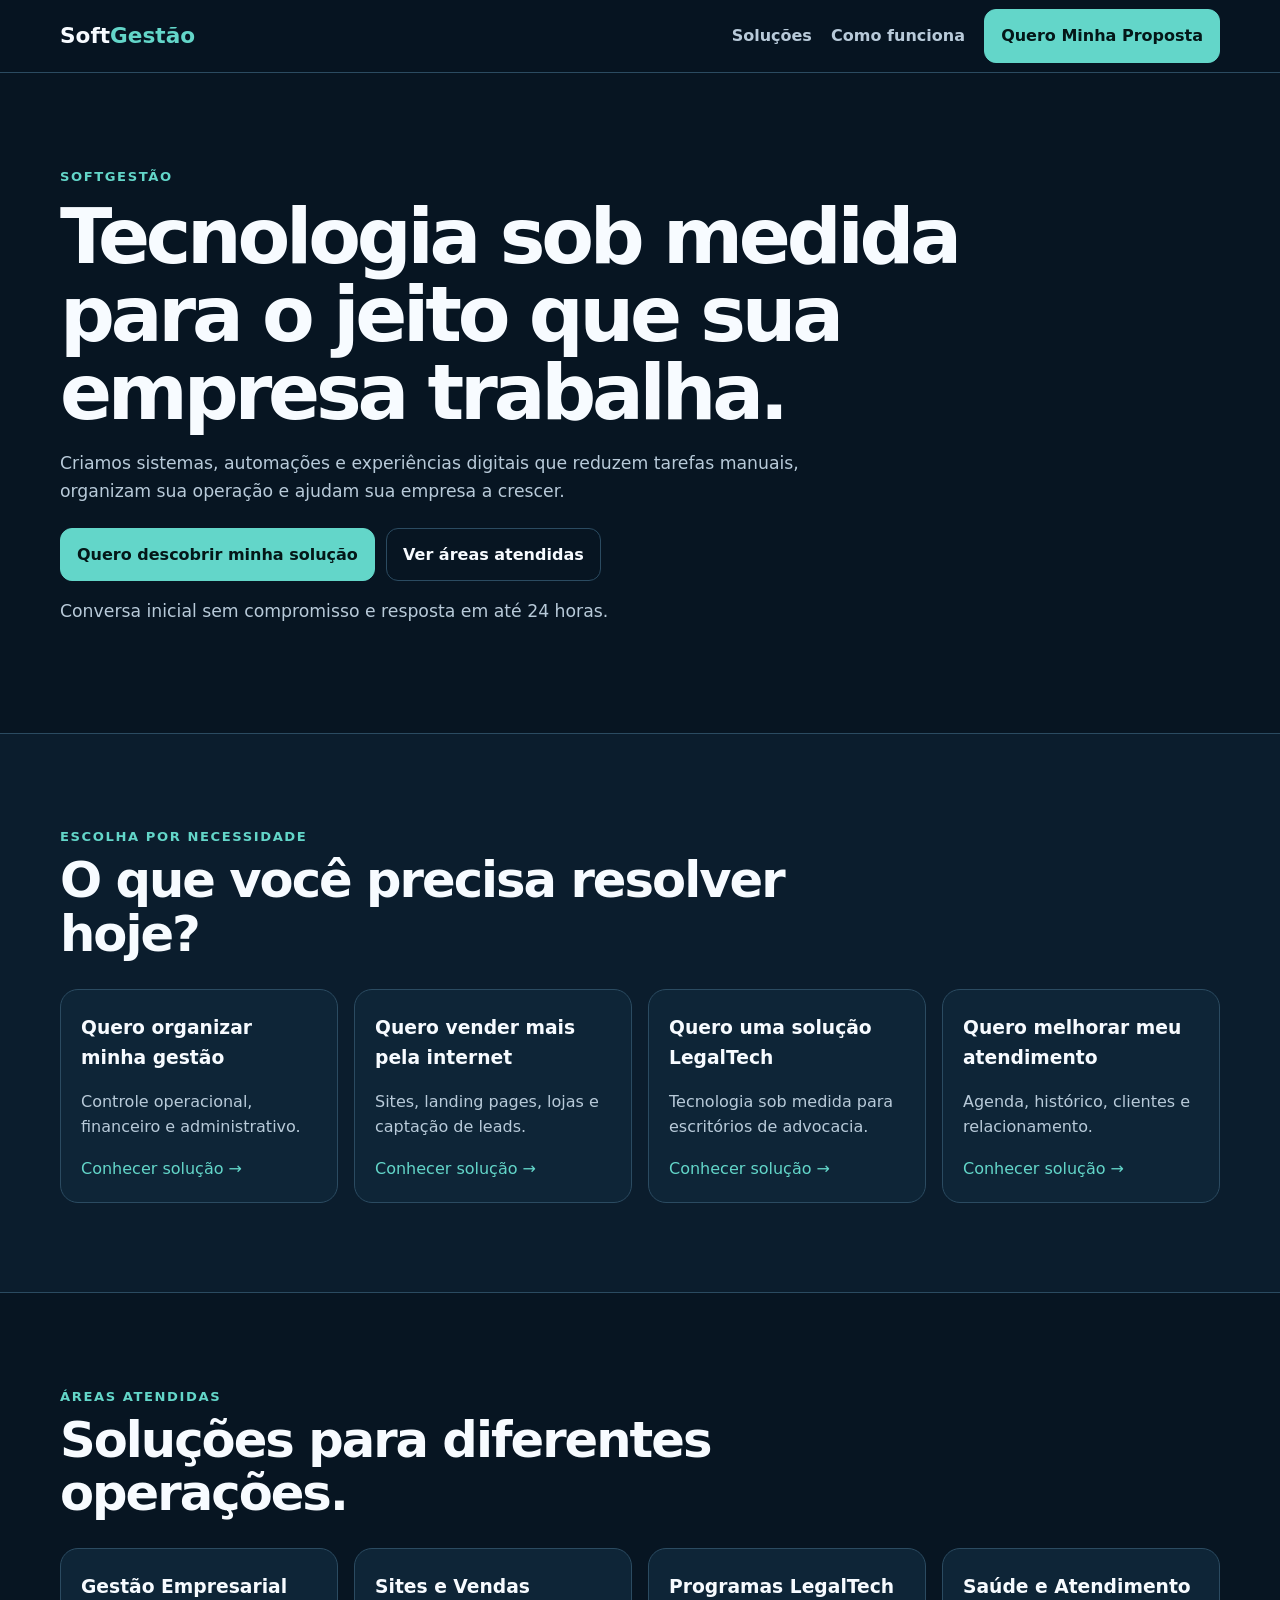
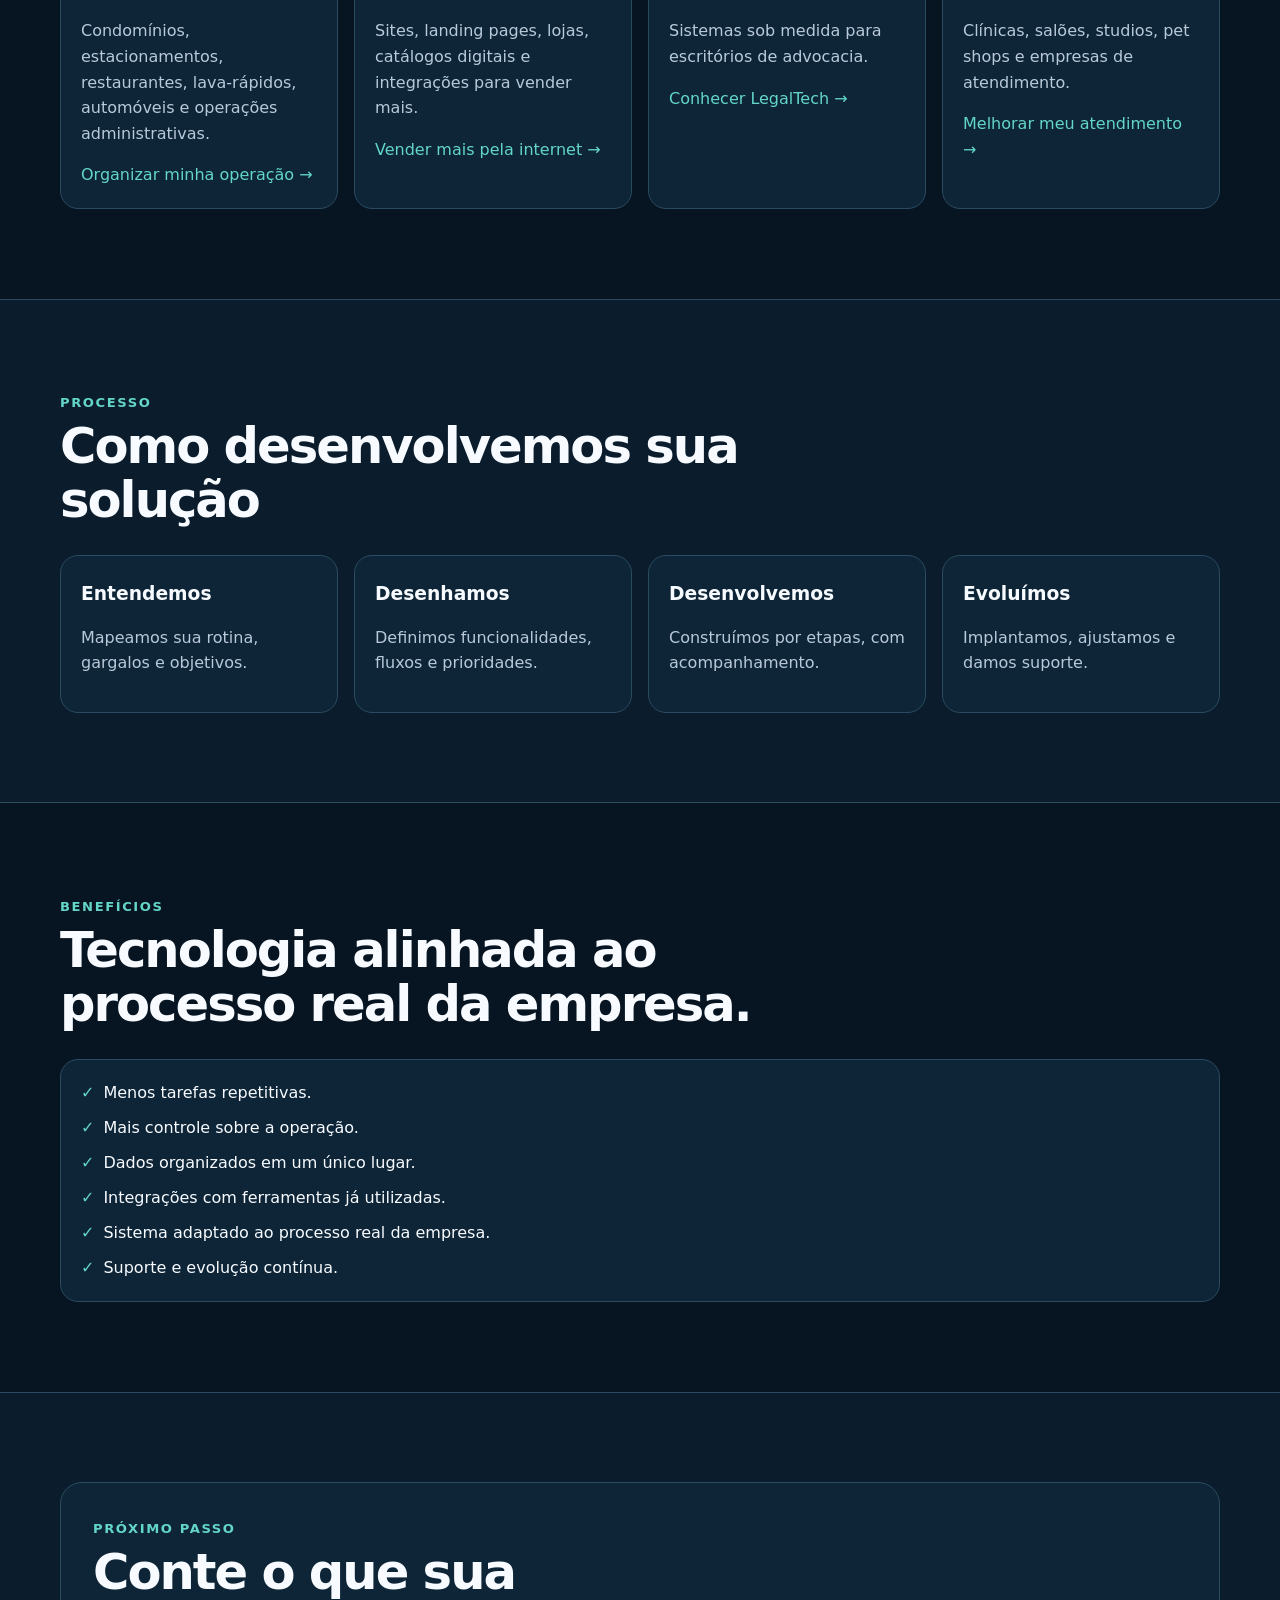
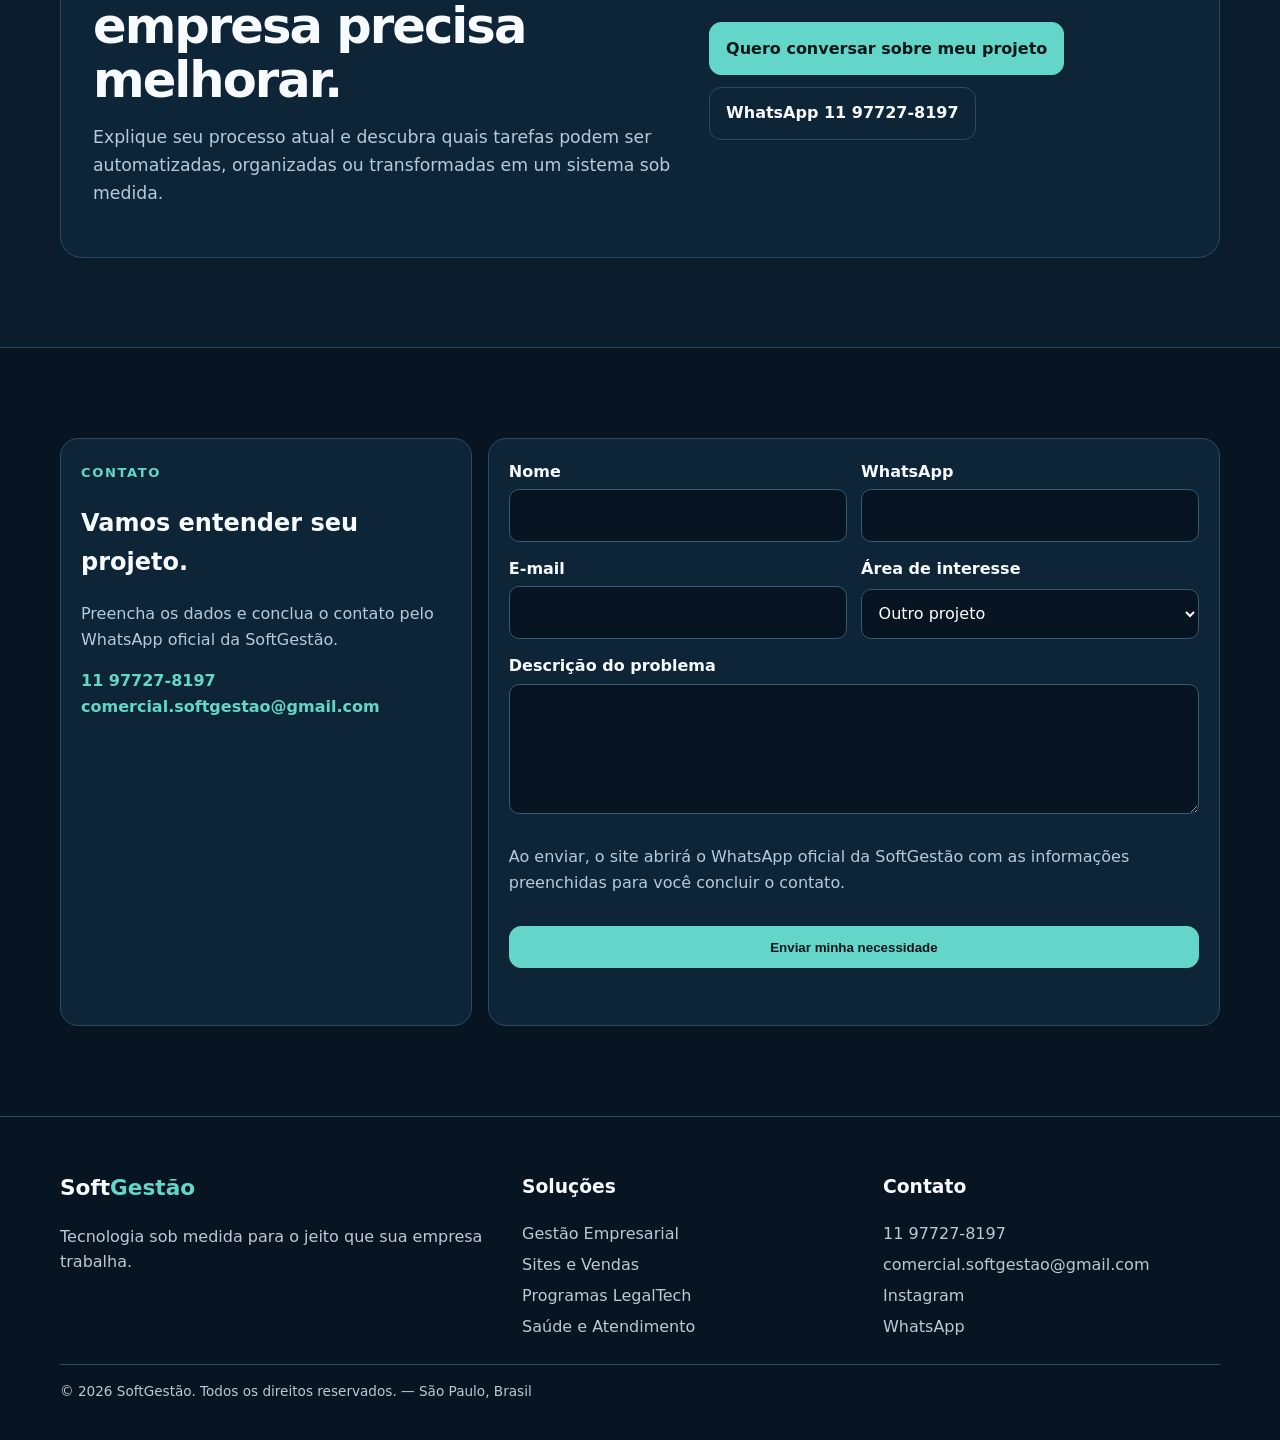
==== commit 0b90de12: "Atualiza a home da SoftGestão" ====
--- a/index.html
+++ b/index.html
@@ -1,258 +1 @@
-<!DOCTYPE html>
-<html lang="pt-BR">
-<head>
-  <meta charset="UTF-8">
-  <meta name="viewport" content="width=device-width, initial-scale=1.0">
-  <title>SoftGestão - Sistemas Sob Medida e LegalTech</title>
-  <meta name="description" content="A SoftGestão desenvolve sistemas sob medida, sites de alta conversão e programas LegalTech para escritórios de advocacia.">
-  <meta name="robots" content="index, follow">
-  <link rel="canonical" href="https://www.softgestao.com.br/">
-  <meta property="og:type" content="website">
-  <meta property="og:title" content="SoftGestão - Sistemas Sob Medida e LegalTech">
-  <meta property="og:description" content="Sistemas sob medida, automação inteligente e programas LegalTech para escritórios de advocacia.">
-  <meta property="og:locale" content="pt_BR">
-  <link rel="preconnect" href="https://cdn.tailwindcss.com">
-  <link rel="preconnect" href="https://cdnjs.cloudflare.com" crossorigin>
-  <link rel="preconnect" href="https://images.unsplash.com">
-  <script src="https://cdn.tailwindcss.com"></script>
-  <link rel="stylesheet" href="https://cdnjs.cloudflare.com/ajax/libs/font-awesome/6.4.0/css/all.min.css">
-
-  <script type="application/ld+json">
-  {
-    "@context": "https://schema.org",
-    "@type": "ProfessionalService",
-    "name": "SoftGestão",
-    "description": "Desenvolvimento de sistemas sob medida, sites de alta conversão e programas LegalTech para escritórios de advocacia.",
-    "telephone": "+5511977278197",
-    "email": "comercial.softgestao@gmail.com",
-    "areaServed": "BR",
-    "address": {
-      "@type": "PostalAddress",
-      "addressRegion": "SP",
-      "addressCountry": "BR"
-    },
-    "sameAs": ["https://www.instagram.com/soft.gestao.desenvolvimento"],
-    "makesOffer": [
-      {"@type":"Offer","itemOffered":{"@type":"Service","name":"Programas LegalTech para Escritórios de Advocacia"}},
-      {"@type":"Offer","itemOffered":{"@type":"Service","name":"Criação de Sites de Alta Conversão"}},
-      {"@type":"Offer","itemOffered":{"@type":"Service","name":"Sistemas de Gestão Sob Medida"}}
-    ]
-  }
-  </script>
-
-  <style>
-    .hero-bg {
-      background: linear-gradient(rgba(10,20,50,.86),rgba(30,58,138,.82)),url('https://images.unsplash.com/photo-1451187580459-43490279c0fa?q=80&w=2072&auto=format&fit=crop');
-      background-size: cover;
-      background-position: center;
-    }
-    html { scroll-behavior: smooth; }
-    @keyframes pulse-custom {
-      0% { box-shadow: 0 0 0 0 rgba(34,197,94,.7); }
-      70% { box-shadow: 0 0 0 15px rgba(34,197,94,0); }
-      100% { box-shadow: 0 0 0 0 rgba(34,197,94,0); }
-    }
-    @keyframes flash-promo {
-      0%,100% { background-color:#1d4ed8; }
-      50% { background-color:#1e40af; }
-    }
-    @keyframes slide-in-up {
-      from { transform:translateY(100%); opacity:0; }
-      to { transform:translateY(0); opacity:1; }
-    }
-    .animate-flash { animation:flash-promo 2s infinite ease-in-out; }
-    .whatsapp-btn { animation:pulse-custom 2s infinite; }
-    .card-hover { transition:all .4s cubic-bezier(.175,.885,.32,1.275); }
-    .card-hover:hover { transform:translateY(-10px); box-shadow:0 25px 50px -12px rgba(0,0,0,.15); }
-    .faq-answer { max-height:0; overflow:hidden; transition:max-height .3s ease-out; }
-    .faq-item.active .faq-answer { max-height:300px; padding-top:1rem; }
-    .faq-item.active .faq-icon { transform:rotate(180deg); }
-    #exit-popup { display:none; }
-    .filter-btn.active { background-color:#2563eb; color:#fff; border-color:#2563eb; }
-    a:focus-visible,button:focus-visible,input:focus-visible,select:focus-visible { outline:3px solid #f97316; outline-offset:2px; }
-  </style>
-</head>
-
-<body class="font-sans text-gray-800 antialiased bg-slate-50">
-  <div class="animate-flash text-white text-center py-2.5 px-4 text-xs md:text-sm font-black uppercase tracking-widest sticky top-0 z-60 shadow-lg flex flex-col md:flex-row items-center justify-center gap-2 md:gap-4" role="status">
-    <span><i class="fa-solid fa-gift mr-2 animate-bounce" aria-hidden="true"></i>Oferta Especial: ao contratar seu sistema este mês, você garante consultoria estratégica e checklist personalizado sem custo.</span>
-    <div class="bg-white/20 px-3 py-1 rounded-lg border border-white/30 font-mono text-sm" id="promo-timer">Expira em 00:00:00:00</div>
-  </div>
-
-  <div id="social-proof" class="fixed bottom-24 left-6 z-100 hidden md:flex bg-white p-4 rounded-2xl shadow-2xl border border-slate-100 items-center gap-4 max-w-xs transition-all duration-500 opacity-0 transform translate-y-10" role="status" aria-live="polite">
-    <div class="bg-blue-100 p-3 rounded-full text-blue-600"><i class="fa-solid fa-check" aria-hidden="true"></i></div>
-    <div class="text-xs"><p class="font-black text-slate-900" id="sp-text">Novo lead gerado!</p><p class="text-slate-500" id="sp-time">há 2 minutos em São Paulo/SP</p></div>
-  </div>
-
-  <nav class="bg-white/95 backdrop-blur-md shadow-sm fixed w-full z-50 transition-all duration-300 top-0" aria-label="Navegação principal">
-    <div class="max-w-7xl mx-auto px-4 sm:px-6 lg:px-8">
-      <div class="flex justify-between h-20 items-center">
-        <a href="#inicio" class="flex-shrink-0 flex items-center group" aria-label="SoftGestão - início">
-          <span class="bg-blue-600 group-hover:bg-blue-700 text-white p-2 rounded-xl mr-3 transition-colors shadow-lg shadow-blue-200"><i class="fa-solid fa-layer-group fa-lg" aria-hidden="true"></i></span>
-          <span class="font-black text-2xl text-blue-900 tracking-tighter uppercase">SoftGestão</span>
-        </a>
-        <div class="hidden md:flex items-center space-x-10">
-          <a href="#inicio" class="text-slate-600 hover:text-blue-600 font-semibold transition">Início</a>
-          <a href="#solucoes" class="text-slate-600 hover:text-blue-600 font-semibold transition">Soluções</a>
-          <a href="#personalizado" class="text-blue-600 hover:text-blue-800 font-bold transition">Sob Medida</a>
-          <a href="#contato" class="bg-blue-600 text-white px-7 py-3 rounded-full font-bold hover:bg-blue-700 transition shadow-lg shadow-blue-200">Quero Minha Proposta</a>
-        </div>
-        <button onclick="toggleMenu()" class="md:hidden text-blue-900 focus:outline-none" aria-label="Abrir menu" aria-expanded="false" aria-controls="mobile-menu"><i class="fa-solid fa-bars-staggered fa-2x" aria-hidden="true"></i></button>
-      </div>
-    </div>
-    <div id="mobile-menu" class="hidden md:hidden bg-white border-t border-slate-100 text-center">
-      <a href="#inicio" onclick="toggleMenu()" class="block py-4 px-6 font-semibold border-b">Início</a>
-      <a href="#solucoes" onclick="toggleMenu()" class="block py-4 px-6 font-semibold border-b">Soluções</a>
-      <a href="#personalizado" onclick="toggleMenu()" class="block py-4 px-6 font-bold text-blue-600 border-b">Sob Medida</a>
-      <a href="#contato" onclick="toggleMenu()" class="block py-4 px-6 font-bold text-blue-600">Quero Minha Proposta</a>
-    </div>
-  </nav>
-
-  <main>
-    <section id="inicio" class="hero-bg min-h-screen flex items-center justify-center pt-32 px-4 text-center">
-      <div class="max-w-5xl mx-auto">
-        <div class="inline-block bg-blue-500/20 backdrop-blur-sm border border-blue-400/30 text-blue-300 px-4 py-1.5 rounded-full text-sm font-bold mb-8 animate-pulse uppercase tracking-widest">Vagas limitadas para projetos este mês</div>
-        <h1 class="text-4xl md:text-7xl font-black text-white mb-6 leading-[1.1] tracking-tight">Sistemas que Transformam <br><span class="text-blue-400">Tempo em Lucro.</span><br><span class="block text-2xl md:text-4xl mt-4 opacity-90 font-bold text-slate-100">Reduza em até <span class="text-orange-400">40% seus custos</span><br>com Automação Inteligente.</span></h1>
-        <p class="text-lg md:text-2xl text-slate-200 mb-12 max-w-3xl mx-auto leading-relaxed font-medium">Do software de gestão inteligente ao site que vende sozinho. Criamos a infraestrutura digital que coloca sua empresa à frente da concorrência — inclusive soluções LegalTech desenvolvidas especialmente para escritórios de advocacia.</p>
-        <div class="flex flex-col sm:flex-row justify-center gap-6">
-          <a href="#contato" class="bg-orange-500 hover:bg-orange-600 text-white font-black py-5 px-12 rounded-2xl text-xl transition shadow-2xl hover:scale-105 shadow-orange-500/40">Quero Minha Consultoria Gratuita</a>
-          <a href="#solucoes" class="bg-white/10 backdrop-blur-md border-2 border-white/40 hover:bg-white hover:text-blue-900 text-white font-bold py-5 px-12 rounded-2xl text-xl transition">Ver Soluções</a>
-        </div>
-        <p class="text-slate-400 mt-6 text-sm font-semibold italic">Resposta garantida em menos de 24 horas. Sem compromisso.</p>
-      </div>
-    </section>
-
-    <section class="bg-white py-16 border-b border-slate-100" aria-label="Números e confiança">
-      <div class="max-w-7xl mx-auto px-4 sm:px-6 lg:px-8">
-        <div class="grid grid-cols-2 md:grid-cols-4 gap-12 text-center mb-16">
-          <div><p class="text-5xl font-black text-blue-600 tracking-tighter">+150</p><p class="text-slate-500 font-bold uppercase text-xs tracking-widest">Projetos Ativos</p></div>
-          <div><p class="text-5xl font-black text-blue-600 tracking-tighter">100%</p><p class="text-slate-500 font-bold uppercase text-xs tracking-widest">Código Próprio</p></div>
-          <div><p class="text-5xl font-black text-blue-600 tracking-tighter">+12k</p><p class="text-slate-500 font-bold uppercase text-xs tracking-widest">Horas Economizadas</p></div>
-          <div><p class="text-5xl font-black text-blue-600 tracking-tighter">72h</p><p class="text-slate-500 font-bold uppercase text-xs tracking-widest">Setup Inicial</p></div>
-        </div>
-        <div class="pt-8 border-t border-slate-50 text-center">
-          <p class="text-slate-400 text-xs font-black uppercase tracking-[0.3em] mb-8">Tecnologias de Classe Mundial</p>
-          <div class="flex flex-wrap justify-center items-center gap-12 opacity-40 grayscale" aria-hidden="true"><i class="fa-brands fa-aws fa-3x"></i><i class="fa-brands fa-google fa-3x"></i><i class="fa-brands fa-node-js fa-3x"></i><i class="fa-brands fa-react fa-3x"></i><i class="fa-brands fa-docker fa-3x"></i></div>
-        </div>
-      </div>
-    </section>
-
-    <section id="solucoes" class="py-28 bg-slate-50 text-center">
-      <div class="max-w-7xl mx-auto px-4 sm:px-6 lg:px-8">
-        <h2 class="text-4xl md:text-6xl font-black text-blue-900 mb-6 tracking-tight">Soluções que Escalam Negócios</h2>
-        <div class="w-24 h-2 bg-blue-600 mx-auto rounded-full mb-8"></div>
-        <div class="flex flex-wrap justify-center gap-4 mt-12 mb-16" role="group" aria-label="Filtrar soluções">
-          <button onclick="filterSolucoes('todos', this)" class="filter-btn active px-6 py-2 rounded-full border-2 border-slate-200 font-bold">Todos</button>
-          <button onclick="filterSolucoes('gestao', this)" class="filter-btn px-6 py-2 rounded-full border-2 border-slate-200 font-bold">Gestão Empresarial</button>
-          <button onclick="filterSolucoes('legaltech', this)" class="filter-btn px-6 py-2 rounded-full border-2 border-slate-200 font-bold">LegalTech</button>
-          <button onclick="filterSolucoes('vendas', this)" class="filter-btn px-6 py-2 rounded-full border-2 border-slate-200 font-bold">Vendas &amp; Sites</button>
-          <button onclick="filterSolucoes('bem-estar', this)" class="filter-btn px-6 py-2 rounded-full border-2 border-slate-200 font-bold">Saúde &amp; Bem-Estar</button>
-        </div>
-
-        <div class="grid grid-cols-1 md:grid-cols-2 lg:grid-cols-3 xl:grid-cols-4 gap-8" id="solucoes-grid">
-          <article class="solucao-card bg-white p-8 rounded-3xl shadow-sm border border-slate-200/60 card-hover relative group text-left" data-cat="vendas">
-            <span class="absolute top-0 right-0 bg-blue-600 text-white text-[10px] font-black px-4 py-1 rounded-bl-2xl uppercase">Foco em Vendas</span>
-            <div class="text-blue-600 mb-6 bg-blue-50 w-16 h-16 flex items-center justify-center rounded-2xl"><i class="fa-solid fa-globe fa-2x" aria-hidden="true"></i></div>
-            <h3 class="text-xl font-bold mb-3 text-blue-900">Criação de Web Sites</h3>
-            <p class="text-slate-600 text-sm leading-relaxed mb-6">Landing pages de alta conversão e lojas online otimizadas.</p>
-            <a href="#contato" class="text-blue-600 font-black text-sm uppercase">Quero meu site <i class="fa-solid fa-arrow-right" aria-hidden="true"></i></a>
-          </article>
-
-          <!-- ÚNICA solução jurídica do site -->
-          <article class="solucao-card bg-white p-8 rounded-3xl shadow-sm border-2 border-blue-500 card-hover relative group text-left" data-cat="legaltech">
-            <span class="absolute top-0 right-0 bg-orange-500 text-white text-[10px] font-black px-4 py-1 rounded-bl-2xl uppercase">Novo</span>
-            <div class="text-blue-600 mb-6 bg-blue-50 w-16 h-16 flex items-center justify-center rounded-2xl"><i class="fa-solid fa-gavel fa-2x" aria-hidden="true"></i></div>
-            <h3 class="text-xl font-bold mb-3 text-blue-900">Programas LegalTech</h3>
-            <p class="text-slate-600 text-sm leading-relaxed mb-6">Sistemas sob medida para escritórios de advocacia: análise de processos com IA, automação de peças, controle de prazos, agenda jurídica e gestão inteligente do escritório.</p>
-            <a href="https://wa.me/5511977278197?text=Ol%C3%A1%21%20Vim%20pelo%20site%20e%20tenho%20interesse%20no%20programa%20LegalTech%20para%20escrit%C3%B3rios%20de%20advocacia.%20Pode%20me%20passar%20mais%20detalhes%3F" target="_blank" rel="noopener" class="text-blue-600 font-black text-sm uppercase">Quero conhecer a solução jurídica <i class="fa-solid fa-arrow-right" aria-hidden="true"></i></a>
-          </article>
-
-          <article class="solucao-card bg-white p-8 rounded-3xl shadow-sm border border-slate-200/60 card-hover group text-left" data-cat="gestao"><div class="text-blue-600 mb-6 bg-blue-50 w-16 h-16 flex items-center justify-center rounded-2xl"><i class="fa-solid fa-building fa-2x" aria-hidden="true"></i></div><h3 class="text-xl font-bold mb-3 text-blue-900">Gestão de Condomínios</h3><p class="text-slate-600 text-sm leading-relaxed mb-6">Controle financeiro automatizado e comunicação digital ativa.</p><a href="#contato" class="text-blue-600 font-black text-sm uppercase">Quero modernizar meu condomínio <i class="fa-solid fa-arrow-right" aria-hidden="true"></i></a></article>
-          <article class="solucao-card bg-white p-8 rounded-3xl shadow-sm border border-slate-200/60 card-hover group text-left" data-cat="gestao"><div class="text-blue-600 mb-6 bg-blue-50 w-16 h-16 flex items-center justify-center rounded-2xl"><i class="fa-solid fa-car fa-2x" aria-hidden="true"></i></div><h3 class="text-xl font-bold mb-3 text-blue-900">Stands de Automóveis</h3><p class="text-slate-600 text-sm leading-relaxed mb-6">Gestão de estoque inteligente e CRM de vendas integrado.</p><a href="#contato" class="text-blue-600 font-black text-sm uppercase">Quero gerir meu estoque <i class="fa-solid fa-arrow-right" aria-hidden="true"></i></a></article>
-          <article class="solucao-card bg-white p-8 rounded-3xl shadow-sm border border-slate-200/60 card-hover group text-left" data-cat="gestao"><div class="text-blue-600 mb-6 bg-blue-50 w-16 h-16 flex items-center justify-center rounded-2xl"><i class="fa-solid fa-square-parking fa-2x" aria-hidden="true"></i></div><h3 class="text-xl font-bold mb-3 text-blue-900">Estacionamentos</h3><p class="text-slate-600 text-sm leading-relaxed mb-6">Controle de entradas/saídas por placa e tarifação dinâmica.</p><a href="#contato" class="text-blue-600 font-black text-sm uppercase">Quero otimizar meu estacionamento <i class="fa-solid fa-arrow-right" aria-hidden="true"></i></a></article>
-          <article class="solucao-card bg-white p-8 rounded-3xl shadow-sm border border-slate-200/60 card-hover group text-left" data-cat="gestao"><div class="text-blue-600 mb-6 bg-blue-50 w-16 h-16 flex items-center justify-center rounded-2xl"><i class="fa-solid fa-soap fa-2x" aria-hidden="true"></i></div><h3 class="text-xl font-bold mb-3 text-blue-900">Lava Rápido</h3><p class="text-slate-600 text-sm leading-relaxed mb-6">Fila de lavagem em tempo real e comissões automáticas.</p><a href="#contato" class="text-blue-600 font-black text-sm uppercase">Quero gerir meu lava jato <i class="fa-solid fa-arrow-right" aria-hidden="true"></i></a></article>
-          <article class="solucao-card bg-white p-8 rounded-3xl shadow-sm border border-slate-200/60 card-hover group text-left" data-cat="vendas"><div class="text-blue-600 mb-6 bg-blue-50 w-16 h-16 flex items-center justify-center rounded-2xl"><i class="fa-solid fa-house-chimney fa-2x" aria-hidden="true"></i></div><h3 class="text-xl font-bold mb-3 text-blue-900">Imobiliárias</h3><p class="text-slate-600 text-sm leading-relaxed mb-6">Catálogo digital de alta performance e gestão de contratos.</p><a href="#contato" class="text-blue-600 font-black text-sm uppercase">Quero listar meus imóveis <i class="fa-solid fa-arrow-right" aria-hidden="true"></i></a></article>
-          <article class="solucao-card bg-white p-8 rounded-3xl shadow-sm border border-slate-200/60 card-hover group text-left" data-cat="bem-estar"><div class="text-blue-600 mb-6 bg-blue-50 w-16 h-16 flex items-center justify-center rounded-2xl"><i class="fa-solid fa-user-doctor fa-2x" aria-hidden="true"></i></div><h3 class="text-xl font-bold mb-3 text-blue-900">Saúde e Clínicas</h3><p class="text-slate-600 text-sm leading-relaxed mb-6">Prontuário eletrônico seguro e agendamento online.</p><a href="#contato" class="text-blue-600 font-black text-sm uppercase">Quero cuidar da minha clínica <i class="fa-solid fa-arrow-right" aria-hidden="true"></i></a></article>
-          <article class="solucao-card bg-white p-8 rounded-3xl shadow-sm border border-slate-200/60 card-hover group text-left" data-cat="bem-estar"><div class="text-blue-600 mb-6 bg-blue-50 w-16 h-16 flex items-center justify-center rounded-2xl"><i class="fa-solid fa-spa fa-2x" aria-hidden="true"></i></div><h3 class="text-xl font-bold mb-3 text-blue-900">Salões e Estética</h3><p class="text-slate-600 text-sm leading-relaxed mb-6">Agendamentos via WhatsApp e controle de comissões.</p><a href="#contato" class="text-blue-600 font-black text-sm uppercase">Quero organizar meu studio <i class="fa-solid fa-arrow-right" aria-hidden="true"></i></a></article>
-          <article class="solucao-card bg-white p-8 rounded-3xl shadow-sm border border-slate-200/60 card-hover group text-left" data-cat="bem-estar"><div class="text-blue-600 mb-6 bg-blue-50 w-16 h-16 flex items-center justify-center rounded-2xl"><i class="fa-solid fa-paw fa-2x" aria-hidden="true"></i></div><h3 class="text-xl font-bold mb-3 text-blue-900">Pet Shops</h3><p class="text-slate-600 text-sm leading-relaxed mb-6">Histórico clínico animal e agendamento de banho/tosa.</p><a href="#contato" class="text-blue-600 font-black text-sm uppercase">Quero gerir meu pet shop <i class="fa-solid fa-arrow-right" aria-hidden="true"></i></a></article>
-          <article class="solucao-card bg-white p-8 rounded-3xl shadow-sm border border-slate-200/60 card-hover group text-left" data-cat="gestao"><div class="text-blue-600 mb-6 bg-blue-50 w-16 h-16 flex items-center justify-center rounded-2xl"><i class="fa-solid fa-utensils fa-2x" aria-hidden="true"></i></div><h3 class="text-xl font-bold mb-3 text-blue-900">Alimentação</h3><p class="text-slate-600 text-sm leading-relaxed mb-6">Controle de mesas, PDV ágil e delivery integrado.</p><a href="#contato" class="text-blue-600 font-black text-sm uppercase">Quero gerir meu restaurante <i class="fa-solid fa-arrow-right" aria-hidden="true"></i></a></article>
-          <article class="solucao-card bg-blue-600 p-8 rounded-3xl shadow-xl border border-blue-400 card-hover group text-left" data-cat="gestao"><div class="text-white mb-6 bg-blue-500 w-16 h-16 flex items-center justify-center rounded-2xl"><i class="fa-solid fa-house-user fa-2x" aria-hidden="true"></i></div><h3 class="text-xl font-bold mb-3 text-white">Controle Pessoal</h3><p class="text-blue-100 text-sm leading-relaxed mb-6">Gestão de gastos familiares e planejamento doméstico.</p><a href="#contato" class="text-white font-black text-sm uppercase">Quero controlar meus gastos <i class="fa-solid fa-arrow-right" aria-hidden="true"></i></a></article>
-        </div>
-      </div>
-    </section>
-
-    <section id="personalizado" class="py-28 bg-blue-900 text-white text-center">
-      <div class="max-w-7xl mx-auto px-4 sm:px-6 lg:px-8">
-        <span class="bg-blue-600 text-white text-xs font-black px-5 py-2 rounded-full uppercase tracking-widest">Metodologia Ágil</span>
-        <h2 class="text-4xl md:text-6xl font-black mt-8 mb-6">Software de Verdade,<br>Sem Complicação.</h2>
-        <p class="text-blue-200 text-xl max-w-2xl mx-auto leading-relaxed">Desenvolvemos o sistema que sua empresa realmente precisa, sem taxas escondidas.</p>
-        <div class="grid grid-cols-1 md:grid-cols-3 gap-12 mt-20 text-left">
-          <div class="bg-white/5 p-10 rounded-[2.5rem] border border-white/10"><div class="bg-white text-blue-900 w-16 h-16 rounded-2xl flex items-center justify-center mb-8 text-3xl font-black">1</div><h3 class="text-2xl font-bold mb-4">Análise Estratégica</h3><p class="text-blue-100/70 leading-relaxed">Mapeamos seus gargalos operacionais para eliminá-los.</p></div>
-          <div class="bg-white/5 p-10 rounded-[2.5rem] border border-white/10"><div class="bg-white text-blue-900 w-16 h-16 rounded-2xl flex items-center justify-center mb-8 text-3xl font-black">2</div><h3 class="text-2xl font-bold mb-4">Arquitetura UI/UX</h3><p class="text-blue-100/70 leading-relaxed">Interfaces intuitivas que não exigem manuais complexos.</p></div>
-          <div class="bg-blue-600 p-10 rounded-[2.5rem] border border-blue-400"><div class="bg-white text-blue-600 w-16 h-16 rounded-2xl flex items-center justify-center mb-8 text-3xl font-black">3</div><h3 class="text-2xl font-bold mb-4">Deploy em Dias</h3><p class="text-white leading-relaxed font-bold">Lançamento agilizado para colher resultados imediatamente.</p></div>
-        </div>
-        <a href="#contato" class="inline-block bg-white text-blue-900 font-black py-6 px-16 rounded-3xl mt-20 text-xl">Quero Meu Sistema Exclusivo Agora</a>
-      </div>
-    </section>
-
-    <section class="py-28 bg-white text-center">
-      <div class="max-w-4xl mx-auto px-4">
-        <h2 class="text-4xl font-black text-slate-900 mb-6">Quanto você está perdendo hoje?</h2>
-        <p class="text-slate-500 mb-12 text-lg">Calcule quanto tempo e dinheiro sua empresa economizaria com automação.</p>
-        <div class="bg-slate-50 p-10 rounded-[2.5rem] border-2 border-dashed border-slate-200">
-          <div class="grid grid-cols-1 md:grid-cols-2 gap-8 mb-10 text-left">
-            <div><label for="roi-hours" class="block text-xs font-black uppercase text-slate-400 mb-3">Horas gastas em tarefas manuais por mês</label><input type="number" id="roi-hours" value="40" class="w-full px-6 py-4 rounded-xl border-2 border-slate-100 font-bold"></div>
-            <div><label for="roi-cost" class="block text-xs font-black uppercase text-slate-400 mb-3">Custo médio da hora de trabalho (R$)</label><input type="number" id="roi-cost" value="50" class="w-full px-6 py-4 rounded-xl border-2 border-slate-100 font-bold"></div>
-          </div>
-          <button onclick="calculateROI()" class="bg-blue-600 text-white font-black py-4 px-10 rounded-xl hover:bg-blue-700 mb-10">Calcular Minha Economia</button>
-          <div id="roi-result" class="hidden" aria-live="polite"><p class="text-slate-500 font-bold uppercase text-xs mb-2">Economia estimada por ano:</p><p class="text-5xl font-black text-green-600 mb-8" id="roi-value">R$ 0,00</p><a href="#contato" class="bg-orange-500 text-white font-black py-4 px-8 rounded-xl">Quero Economizar Este Valor</a></div>
-        </div>
-      </div>
-    </section>
-
-    <section id="beneficios" class="py-28 bg-slate-50 text-center">
-      <div class="max-w-7xl mx-auto px-4 sm:px-6 lg:px-8">
-        <div class="w-full max-w-4xl mx-auto relative">
-          <div class="relative rounded-[2.5rem] shadow-2xl overflow-hidden border border-slate-200 bg-white">
-            <div class="bg-slate-100 px-8 py-5 flex items-center gap-5"><div class="flex gap-2" aria-hidden="true"><span class="w-3.5 h-3.5 rounded-full bg-red-400"></span><span class="w-3.5 h-3.5 rounded-full bg-yellow-400"></span><span class="w-3.5 h-3.5 rounded-full bg-green-400"></span></div><div class="flex-1 bg-white rounded-xl border py-2 px-5 text-[11px] text-slate-400 font-mono text-left">softgestao.com.br/painel-administrativo</div></div>
-            <div class="min-h-[350px] md:min-h-[450px]"><img src="https://images.unsplash.com/photo-1542744094-3a31f272c490?q=80&w=2070&auto=format&fit=crop" alt="Painel administrativo da SoftGestão em um notebook" width="2070" height="1380" loading="lazy" decoding="async" class="w-full h-full object-cover"></div>
-          </div>
-        </div>
-        <h2 class="text-4xl md:text-5xl font-black text-slate-900 mt-20 mb-8">Presença Digital<br>que <span class="text-blue-600">Converte</span></h2>
-        <p class="text-xl text-slate-600 mb-16">Unimos a inteligência do código à psicologia do design para criar máquinas de vendas automáticas.</p>
-        <div class="grid grid-cols-1 md:grid-cols-3 gap-12 text-left"><div><i class="fa-solid fa-bolt-lightning text-2xl bg-blue-600 text-white p-5 rounded-2xl"></i><h3 class="text-xl font-bold mt-6">Velocidade Crítica</h3><p class="text-slate-500 mt-2">Sites otimizados abaixo de 1 segundo.</p></div><div><i class="fa-solid fa-chart-line text-2xl bg-green-600 text-white p-5 rounded-2xl"></i><h3 class="text-xl font-bold mt-6">SEO Dominante</h3><p class="text-slate-500 mt-2">Apareça nas primeiras posições do Google.</p></div><div><i class="fa-solid fa-shield-halved text-2xl bg-slate-900 text-white p-5 rounded-2xl"></i><h3 class="text-xl font-bold mt-6">Segurança</h3><p class="text-slate-500 mt-2">Proteção total para seus dados e transações.</p></div></div>
-      </div>
-    </section>
-
-    <section class="py-28 bg-white border-y border-slate-200/60"><div class="max-w-7xl mx-auto px-4 sm:px-6 lg:px-8"><h2 class="text-4xl font-black text-slate-900 text-center mb-20">O que dizem sobre nós</h2><div class="grid grid-cols-1 md:grid-cols-2 lg:grid-cols-3 gap-10"><blockquote class="bg-slate-50 p-10 rounded-[2.5rem] shadow-sm"><p class="text-slate-600 italic mb-8">“O sistema para meu Pet Shop mudou tudo. Hoje controlo estoque e banhos de forma 100% digital.”</p><footer class="font-black">Ricardo Mendes<br><span class="text-slate-500 text-xs uppercase">Pet Shop</span></footer></blockquote><blockquote class="bg-white p-10 rounded-[2.5rem] shadow-xl border-2 border-blue-500"><p class="text-slate-700 italic mb-8">“Precisava de um site imobiliário que fosse rápido. Em 5 dias estava no ar e os contatos dobraram.”</p><footer class="font-black">Ana Lúcia<br><span class="text-slate-500 text-xs uppercase">Corretora</span></footer></blockquote><blockquote class="bg-slate-50 p-10 rounded-[2.5rem] shadow-sm"><p class="text-slate-600 italic mb-8">“O sistema jurídico automatizou meus prazos. O financeiro é impecável.”</p><footer class="font-black">Dr. André Silva<br><span class="text-slate-500 text-xs uppercase">Advogado</span></footer></blockquote></div></div></section>
-
-    <section class="py-28 bg-white"><div class="max-w-4xl mx-auto px-4"><h2 class="text-4xl font-black text-slate-900 text-center mb-16">Tira-Dúvidas</h2><div class="space-y-6">
-      <div class="faq-item border rounded-3xl p-8 cursor-pointer" onclick="toggleFaq(this)"><div class="flex justify-between items-center"><h3 class="text-lg font-black">Quanto tempo demora?</h3><i class="faq-icon fa-solid fa-chevron-down text-blue-600" aria-hidden="true"></i></div><div class="faq-answer text-slate-600">Sites em 3-7 dias. Sistemas variam, mas entregamos módulos iniciais rapidamente.</div></div>
-      <div class="faq-item border rounded-3xl p-8 cursor-pointer" onclick="toggleFaq(this)"><div class="flex justify-between items-center"><h3 class="text-lg font-black">O software será meu?</h3><i class="faq-icon fa-solid fa-chevron-down text-blue-600" aria-hidden="true"></i></div><div class="faq-answer text-slate-600">Sim! O código pertence ao cliente após a conclusão, sem aluguel.</div></div>
-      <div class="faq-item border rounded-3xl p-8 cursor-pointer" onclick="toggleFaq(this)"><div class="flex justify-between items-center"><h3 class="text-lg font-black">Integra com WhatsApp?</h3><i class="faq-icon fa-solid fa-chevron-down text-blue-600" aria-hidden="true"></i></div><div class="faq-answer text-slate-600">Sim. Integramos via API com WhatsApp, pagamentos e outros ERPs.</div></div>
-      <div class="faq-item border rounded-3xl p-8 cursor-pointer" onclick="toggleFaq(this)"><div class="flex justify-between items-center"><h3 class="text-lg font-black">Vocês desenvolvem soluções para escritórios de advocacia?</h3><i class="faq-icon fa-solid fa-chevron-down text-blue-600" aria-hidden="true"></i></div><div class="faq-answer text-slate-600">Sim. Criamos programas LegalTech sob medida para escritórios de advocacia, com recursos de análise jurídica assistida por IA, automação de documentos, controle de processos, prazos e agenda.</div></div>
-      <div class="faq-item border rounded-3xl p-8 cursor-pointer" onclick="toggleFaq(this)"><div class="flex justify-between items-center"><h3 class="text-lg font-black">Hospedagem inclusa?</h3><i class="faq-icon fa-solid fa-chevron-down text-blue-600" aria-hidden="true"></i></div><div class="faq-answer text-slate-600">Cuidamos da infraestrutura inicial e oferecemos suporte para nuvem AWS/Google.</div></div>
-    </div></div></section>
-
-    <section id="contato" class="py-28 bg-slate-900"><div class="max-w-4xl mx-auto px-4"><div class="bg-white rounded-[3rem] overflow-hidden shadow-2xl"><div class="bg-blue-600 p-16 text-white text-center"><h2 class="text-4xl md:text-5xl font-black mb-6">Inicie Sua Nova Fase Digital</h2><p class="text-blue-100 text-xl">Receba seu <strong>Checklist de Diagnóstico Gratuito</strong>.</p></div><div class="p-10 md:p-16"><form onsubmit="handleSubmit(event)" class="space-y-8"><div class="grid grid-cols-1 md:grid-cols-2 gap-8"><div><label for="nome" class="block text-xs font-black uppercase text-slate-400 mb-2">Seu Nome</label><input id="nome" type="text" placeholder="João Silva" required class="w-full px-6 py-5 bg-slate-50 border-2 border-slate-100 rounded-2xl font-bold"></div><div><label for="whatsapp" class="block text-xs font-black uppercase text-slate-400 mb-2">WhatsApp</label><input id="whatsapp" type="tel" placeholder="11 97727-8197" required class="w-full px-6 py-5 bg-slate-50 border-2 border-slate-100 rounded-2xl font-bold"></div></div><div><label for="email" class="block text-xs font-black uppercase text-slate-400 mb-2">E-mail Corporativo</label><input id="email" type="email" placeholder="nome@empresa.com" required class="w-full px-6 py-5 bg-slate-50 border-2 border-slate-100 rounded-2xl font-bold"></div><div class="grid grid-cols-1 md:grid-cols-2 gap-8"><div><label for="interesse" class="block text-xs font-black uppercase text-slate-400 mb-2">O que você busca?</label><select id="interesse" class="w-full px-6 py-5 bg-slate-50 border-2 border-slate-100 rounded-2xl font-bold"><option>Sistema Sob Medida</option><option>Programa LegalTech para Advocacia</option><option>Web Site &amp; Conversão</option><option>Consultoria Estratégica</option></select></div><div><label for="faturamento" class="block text-xs font-black uppercase text-slate-400 mb-2">Faturamento Médio (Opcional)</label><select id="faturamento" class="w-full px-6 py-5 bg-slate-50 border-2 border-slate-100 rounded-2xl font-bold"><option>Até R$ 50k/mês</option><option>R$ 50k - R$ 200k</option><option>Acima de R$ 200k</option></select></div></div><label class="flex items-center gap-3 bg-blue-50 p-4 rounded-xl"><input type="checkbox" checked><span class="text-sm font-bold text-blue-900">Sim! Quero receber meu Checklist de Diagnóstico gratuito.</span></label><div id="feedback-container" aria-live="polite"></div><button type="submit" class="w-full bg-orange-500 text-white font-black py-6 rounded-2xl text-xl hover:bg-orange-600">Quero Minha Proposta Gratuita</button><p class="text-center text-slate-500 text-xs font-bold">Você acompanha cada etapa do projeto com suporte direto pelo WhatsApp. Proteção total LGPD.</p></form></div></div></div></section>
-  </main>
-
-  <footer class="bg-slate-950 text-white py-20 text-center"><div class="max-w-7xl mx-auto px-4"><div class="font-black text-4xl uppercase mb-10">SoftGestão</div><div class="flex justify-center gap-12 mb-12"><a href="mailto:comercial.softgestao@gmail.com" aria-label="Enviar e-mail"><i class="fa-solid fa-envelope fa-2x" aria-hidden="true"></i></a><a href="https://wa.me/5511977278197?text=Ol%C3%A1%21%20Vim%20pelo%20site%20da%20SoftGest%C3%A3o%20e%20quero%20saber%20mais%20sobre%20os%20sistemas%20de%20voc%C3%AAs." target="_blank" rel="noopener" aria-label="Conversar no WhatsApp"><i class="fa-brands fa-whatsapp fa-2x" aria-hidden="true"></i></a><a href="https://www.instagram.com/soft.gestao.desenvolvimento" target="_blank" rel="noopener" aria-label="Instagram"><i class="fa-brands fa-instagram fa-2x" aria-hidden="true"></i></a></div><p class="text-slate-500">© 2025 SoftGestão. Todos os direitos reservados.</p></div></footer>
-
-  <div class="md:hidden fixed bottom-0 left-0 w-full bg-white/95 border-t z-100 px-4 py-3 flex gap-4"><a href="https://wa.me/5511977278197?text=Ol%C3%A1%21%20Vim%20pelo%20site%20da%20SoftGest%C3%A3o%20e%20quero%20saber%20mais%20sobre%20os%20sistemas%20de%20voc%C3%AAs." class="flex-1 bg-green-500 text-white font-black py-4 rounded-2xl text-center">WHATSAPP</a><a href="#contato" class="flex-1 bg-blue-600 text-white font-black py-4 rounded-2xl text-center">Quero Proposta</a></div>
-  <a href="https://wa.me/5511977278197?text=Ol%C3%A1%21%20Vim%20pelo%20site%20da%20SoftGest%C3%A3o%20e%20quero%20saber%20mais%20sobre%20os%20sistemas%20de%20voc%C3%AAs." target="_blank" rel="noopener" class="hidden md:flex fixed bottom-10 right-10 bg-green-500 text-white p-6 rounded-[2rem] shadow-2xl z-50 items-center justify-center w-20 h-20 whatsapp-btn" aria-label="Fale com um especialista pelo WhatsApp"><i class="fa-brands fa-whatsapp fa-3x" aria-hidden="true"></i></a>
-
-  <script>
-    function toggleMenu(){const menu=document.getElementById('mobile-menu');const btn=document.querySelector('[aria-controls="mobile-menu"]');menu.classList.toggle('hidden');if(btn)btn.setAttribute('aria-expanded',String(!menu.classList.contains('hidden')))}
-    function toggleFaq(el){el.classList.toggle('active')}
-    function updateTimer(){const now=new Date(),end=new Date(now.getFullYear(),now.getMonth()+1,0,23,59,59),diff=end-now;const d=Math.floor(diff/86400000),h=Math.floor(diff/3600000%24),m=Math.floor(diff/60000%60),s=Math.floor(diff/1000%60);document.getElementById('promo-timer').innerText=`Expira em ${d}d ${h}h ${m}m ${s}s`}
-    setInterval(updateTimer,1000);updateTimer();
-    function filterSolucoes(cat,btn){document.querySelectorAll('.filter-btn').forEach(b=>b.classList.remove('active'));btn.classList.add('active');document.querySelectorAll('.solucao-card').forEach(card=>{card.style.display=cat==='todos'||card.dataset.cat===cat?'block':'none'})}
-    const leads=[{name:'João, de São Paulo/SP',time:'acabou de solicitar consultoria'},{name:'Mariana, de Curitiba/PR',time:'solicitou checklist de gestão'},{name:'Carlos, de Salvador/BA',time:'agendou diagnóstico gratuito hoje'}];let leadIndex=0;
-    function showSocialProof(){const sp=document.getElementById('social-proof');document.getElementById('sp-text').innerText=leads[leadIndex].name;document.getElementById('sp-time').innerText=leads[leadIndex].time;sp.classList.remove('hidden');setTimeout(()=>{sp.style.opacity=1;sp.style.transform='translateY(0)'},100);setTimeout(()=>{sp.style.opacity=0;sp.style.transform='translateY(10px)'},5000);leadIndex=(leadIndex+1)%leads.length)}
-    setInterval(showSocialProof,15000);
-    function calculateROI(){const value=document.getElementById('roi-hours').value*document.getElementById('roi-cost').value*12*.4;document.getElementById('roi-value').innerText=value.toLocaleString('pt-BR',{style:'currency',currency:'BRL'});document.getElementById('roi-result').classList.remove('hidden')}
-    function handleSubmit(event){event.preventDefault();const btn=event.target.querySelector('button'),feedback=document.getElementById('feedback-container'),original=btn.innerText;btn.disabled=true;btn.innerText='ENVIANDO...';setTimeout(()=>{feedback.innerHTML='<div class="bg-green-600 text-white p-6 rounded-2xl mb-6 font-bold">Recebemos seus dados! Seu Checklist de Diagnóstico será encaminhado e entraremos em contato em instantes.</div>';event.target.reset();btn.innerText='ENVIADO COM SUCESSO';setTimeout(()=>{feedback.innerHTML='';btn.innerText=original;btn.disabled=false},6000)},1500)}
-  </script>
-</body>
-</html>
+<!DOCTYPE html><html lang="pt-BR"><head><meta charset="UTF-8"><meta name="viewport" content="width=device-width,initial-scale=1"><title>SoftGestão | Tecnologia Sob Medida para Empresas</title><meta name="description" content="Sistemas, automações e experiências digitais sob medida para organizar sua operação, reduzir tarefas manuais e apoiar o crescimento da sua empresa."><meta name="robots" content="index,follow,max-image-preview:large"><link rel="canonical" href="https://www.softgestao.com.br/"><meta property="og:locale" content="pt_BR"><meta property="og:type" content="website"><meta property="og:site_name" content="SoftGestão"><meta property="og:title" content="SoftGestão | Tecnologia Sob Medida para Empresas"><meta property="og:description" content="Sistemas, automações e experiências digitais sob medida para organizar sua operação, reduzir tarefas manuais e apoiar o crescimento da sua empresa."><meta property="og:url" content="https://www.softgestao.com.br/"><meta name="twitter:card" content="summary"><script type="application/ld+json">{"@context":"https://schema.org","@type":"ProfessionalService","name":"SoftGestão","url":"https://www.softgestao.com.br/","telephone":"+5511977278197","email":"comercial.softgestao@gmail.com","areaServed":"BR","sameAs":["https://www.instagram.com/soft.gestao.desenvolvimento"]}</script><style>*{box-sizing:border-box}html{scroll-behavior:smooth}:root{--b:#071522;--p:#0e2537;--t:#f7fbff;--m:#b8cad9;--l:#2b4b61;--g:#63d6c9;--a:#ffd27a;--x:1160px}body{margin:0;background:#071522;color:var(--t);font:16px/1.6 Inter,system-ui,-apple-system,"Segoe UI",sans-serif}a{color:inherit;text-decoration:none}:focus-visible{outline:3px solid var(--a);outline-offset:3px}.skip{position:fixed;top:-5rem;left:1rem;background:#fff;color:#000;padding:.7rem;z-index:99}.skip:focus{top:1rem}.c{width:min(calc(100% - 2rem),var(--x));margin:auto}.hd{position:sticky;top:0;z-index:30;background:#071522f2;border-bottom:1px solid var(--l)}.nv{height:72px;display:flex;align-items:center;justify-content:space-between}.logo{font-size:1.35rem;font-weight:900}.logo b,.ey,.link{color:var(--g)}.desk{display:flex;align-items:center;gap:1.2rem}.desk>a:not(.btn){color:var(--m);font-weight:700}.tog{display:none;background:transparent;color:#fff;border:1px solid var(--l);border-radius:10px;padding:.6rem}.mob{display:none;padding:0 1rem 1rem}.mob.open{display:grid;gap:.4rem}.mob a{padding:.6rem;color:var(--m)}.btn{display:inline-flex;justify-content:center;border:1px solid var(--l);border-radius:12px;padding:.8rem 1rem;font-weight:850}.pri{background:var(--g);border-color:var(--g);color:#041718}.sec:hover{border-color:var(--g)}.hero,section{padding:clamp(3.5rem,7vw,6rem) 0}.hero h1{font-size:clamp(2.5rem,6vw,5rem);line-height:1.02;letter-spacing:-.055em;margin:.6rem 0 1rem;max-width:950px}.hero p,.lead{color:var(--m);font-size:1.08rem;max-width:780px}.ey{font-size:.82rem;font-weight:900;text-transform:uppercase;letter-spacing:.12em}.acts{display:flex;flex-wrap:wrap;gap:.7rem;margin-top:1.4rem}.band{background:#0b1d2d;border-block:1px solid var(--l)}.head{max-width:780px;margin-bottom:1.7rem}.head h2,.cta h2{font-size:clamp(2rem,4vw,3.1rem);line-height:1.08;letter-spacing:-.04em;margin:.35rem 0 .7rem}.g4,.g2{display:grid;gap:1rem}.g4{grid-template-columns:repeat(4,1fr)}.g2{grid-template-columns:repeat(2,1fr)}.card{background:var(--p);border:1px solid var(--l);border-radius:18px;padding:1.25rem}.card h3{margin:.2rem 0 .5rem}.card p,.fine{color:var(--m)}.card:hover{border-color:#3c6d82}.list{list-style:none;padding:0;margin:0;display:grid;gap:.6rem}.list li{position:relative;padding-left:1.4rem}.list li:before{content:"✓";position:absolute;left:0;color:var(--g);font-weight:900}.cta{display:grid;grid-template-columns:1.1fr .9fr;gap:2rem;align-items:center;border:1px solid var(--l);border-radius:22px;background:var(--p);padding:2rem}.contact{display:grid;grid-template-columns:.72fr 1.28fr;gap:1rem}.aside a{color:var(--g);font-weight:800}form{display:grid;gap:.9rem}.row{display:grid;grid-template-columns:1fr 1fr;gap:.9rem}.field{display:grid;gap:.3rem}label{font-weight:800}input,select,textarea{width:100%;padding:.78rem;border:1px solid #365a70;border-radius:10px;background:#071522;color:#fff;font:inherit}textarea{min-height:130px;resize:vertical}.status{min-height:1.4em;font-weight:800}.faq details{background:var(--p);border:1px solid var(--l);border-radius:14px;padding:1rem}.faq summary{font-weight:850}.crumb{padding-top:1rem;color:var(--m);font-size:.9rem}.crumb a{color:var(--g)}footer{padding:2.3rem 0;border-top:1px solid var(--l)}.foot{display:grid;grid-template-columns:1.3fr 1fr 1fr;gap:1.5rem}.links{display:grid;gap:.35rem}.foot p,.foot a{color:var(--m)}.copy{margin-top:1.5rem;padding-top:1rem;border-top:1px solid var(--l);color:var(--m);font-size:.85rem}@media(max-width:900px){.g4{grid-template-columns:1fr 1fr}.cta,.contact{grid-template-columns:1fr}}@media(max-width:700px){.desk{display:none}.tog{display:block}.g4,.g2,.row,.foot{grid-template-columns:1fr}.acts .btn{width:100%}}</style></head><body><a class="skip" href="#conteudo">Pular para o conteúdo</a><header class="hd"><div class="c nv"><a class="logo" href="./">Soft<b>Gestão</b></a><nav class="desk" aria-label="Navegação principal"><a href="#solucoes">Soluções</a><a href="#processo">Como funciona</a><a class="btn pri" href="#contato">Quero Minha Proposta</a></nav><button class="tog" type="button" aria-label="Abrir menu" aria-expanded="false" aria-controls="mob">Menu</button></div><nav id="mob" class="mob c" aria-label="Navegação móvel"><a href="#solucoes">Soluções</a><a href="#processo">Como funciona</a><a href="#contato">Quero Minha Proposta</a></nav></header><main id="conteudo"><section class="hero"><div class="c"><span class="ey">SoftGestão</span><h1>Tecnologia sob medida para o jeito que sua empresa trabalha.</h1><p>Criamos sistemas, automações e experiências digitais que reduzem tarefas manuais, organizam sua operação e ajudam sua empresa a crescer.</p><div class="acts"><a class="btn pri" href="#contato">Quero descobrir minha solução</a><a class="btn sec" href="#solucoes">Ver áreas atendidas</a></div><p class="fine">Conversa inicial sem compromisso e resposta em até 24 horas.</p></div></section><section id="solucoes" class="band"><div class="c"><div class="head"><span class="ey">Escolha por necessidade</span><h2>O que você precisa resolver hoje?</h2></div><div class="g4"><a class="card" href="solucoes/gestao-empresarial/"><h3>Quero organizar minha gestão</h3><p>Controle operacional, financeiro e administrativo.</p><span class="link">Conhecer solução →</span></a><a class="card" href="solucoes/sites-e-vendas/"><h3>Quero vender mais pela internet</h3><p>Sites, landing pages, lojas e captação de leads.</p><span class="link">Conhecer solução →</span></a><a class="card" href="solucoes/legaltech/"><h3>Quero uma solução LegalTech</h3><p>Tecnologia sob medida para escritórios de advocacia.</p><span class="link">Conhecer solução →</span></a><a class="card" href="solucoes/saude-e-atendimento/"><h3>Quero melhorar meu atendimento</h3><p>Agenda, histórico, clientes e relacionamento.</p><span class="link">Conhecer solução →</span></a></div></div></section><section><div class="c"><div class="head"><span class="ey">Áreas atendidas</span><h2>Soluções para diferentes operações.</h2></div><div class="g4"><a class="card" href="solucoes/gestao-empresarial/"><h3>Gestão Empresarial</h3><p>Condomínios, estacionamentos, restaurantes, lava-rápidos, automóveis e operações administrativas.</p><span class="link">Organizar minha operação →</span></a><a class="card" href="solucoes/sites-e-vendas/"><h3>Sites e Vendas</h3><p>Sites, landing pages, lojas, catálogos digitais e integrações para vender mais.</p><span class="link">Vender mais pela internet →</span></a><a class="card" href="solucoes/legaltech/"><h3>Programas LegalTech</h3><p>Sistemas sob medida para escritórios de advocacia.</p><span class="link">Conhecer LegalTech →</span></a><a class="card" href="solucoes/saude-e-atendimento/"><h3>Saúde e Atendimento</h3><p>Clínicas, salões, studios, pet shops e empresas de atendimento.</p><span class="link">Melhorar meu atendimento →</span></a></div></div></section><section id="processo" class="band"><div class="c"><div class="head"><span class="ey">Processo</span><h2>Como desenvolvemos sua solução</h2></div><div class="g4"><article class="card"><h3>Entendemos</h3><p>Mapeamos sua rotina, gargalos e objetivos.</p></article><article class="card"><h3>Desenhamos</h3><p>Definimos funcionalidades, fluxos e prioridades.</p></article><article class="card"><h3>Desenvolvemos</h3><p>Construímos por etapas, com acompanhamento.</p></article><article class="card"><h3>Evoluímos</h3><p>Implantamos, ajustamos e damos suporte.</p></article></div></div></section><section><div class="c"><div class="head"><span class="ey">Benefícios</span><h2>Tecnologia alinhada ao processo real da empresa.</h2></div><div class="card"><ul class="list"><li>Menos tarefas repetitivas.</li><li>Mais controle sobre a operação.</li><li>Dados organizados em um único lugar.</li><li>Integrações com ferramentas já utilizadas.</li><li>Sistema adaptado ao processo real da empresa.</li><li>Suporte e evolução contínua.</li></ul></div></div></section><section class="band"><div class="c"><div class="cta"><div><span class="ey">Próximo passo</span><h2>Conte o que sua empresa precisa melhorar.</h2><p class="lead">Explique seu processo atual e descubra quais tarefas podem ser automatizadas, organizadas ou transformadas em um sistema sob medida.</p></div><div class="acts"><a class="btn pri" href="#contato">Quero conversar sobre meu projeto</a><a class="btn sec" href="https://wa.me/5511977278197?text=Ol%C3%A1%21%20Vim%20pelo%20site%20da%20SoftGest%C3%A3o%20e%20quero%20conversar%20sobre%20uma%20solu%C3%A7%C3%A3o%20sob%20medida%20para%20minha%20empresa." target="_blank" rel="noopener">WhatsApp 11 97727-8197</a></div></div></div></section><section id="contato"><div class="c contact"><aside class="card aside"><span class="ey">Contato</span><h2>Vamos entender seu projeto.</h2><p>Preencha os dados e conclua o contato pelo WhatsApp oficial da SoftGestão.</p><p><a href="tel:+5511977278197">11 97727-8197</a><br><a href="mailto:comercial.softgestao@gmail.com">comercial.softgestao@gmail.com</a></p></aside><form id="home" class="card contact-form" novalidate data-msg="Olá! Vim pelo site da SoftGestão e quero conversar sobre uma solução sob medida para minha empresa."><div class="row"><div class="field"><label for="home-n">Nome</label><input id="home-n" name="nome" autocomplete="name" required></div><div class="field"><label for="home-w">WhatsApp</label><input id="home-w" name="whatsapp" type="tel" autocomplete="tel" inputmode="tel" required></div></div><div class="row"><div class="field"><label for="home-e">E-mail</label><input id="home-e" name="email" type="email" autocomplete="email" required></div><div class="field"><label for="home-a">Área de interesse</label><select id="home-a" name="area" required><option value="Gestão Empresarial">Gestão Empresarial</option><option value="Sites e Vendas">Sites e Vendas</option><option value="Programas LegalTech">Programas LegalTech</option><option value="Saúde e Atendimento">Saúde e Atendimento</option><option value="Outro projeto" selected>Outro projeto</option></select></div></div><div class="field"><label for="home-p">Descrição do problema</label><textarea id="home-p" name="problema" required></textarea></div><p class="fine">Ao enviar, o site abrirá o WhatsApp oficial da SoftGestão com as informações preenchidas para você concluir o contato.</p><button class="btn pri" type="submit">Enviar minha necessidade</button><div class="status" role="status" aria-live="polite"></div></form></div></section></main><footer><div class="c"><div class="foot"><div><h2 class="logo">Soft<b>Gestão</b></h2><p>Tecnologia sob medida para o jeito que sua empresa trabalha.</p></div><div><h3>Soluções</h3><div class="links"><a href="solucoes/gestao-empresarial/">Gestão Empresarial</a><a href="solucoes/sites-e-vendas/">Sites e Vendas</a><a href="solucoes/legaltech/">Programas LegalTech</a><a href="solucoes/saude-e-atendimento/">Saúde e Atendimento</a></div></div><div><h3>Contato</h3><div class="links"><a href="tel:+5511977278197">11 97727-8197</a><a href="mailto:comercial.softgestao@gmail.com">comercial.softgestao@gmail.com</a><a href="https://www.instagram.com/soft.gestao.desenvolvimento" target="_blank" rel="noopener">Instagram</a><a href="https://wa.me/5511977278197?text=Ol%C3%A1%21%20Vim%20pelo%20site%20da%20SoftGest%C3%A3o%20e%20gostaria%20de%20conversar%20sobre%20uma%20solu%C3%A7%C3%A3o%20sob%20medida%20para%20minha%20empresa." target="_blank" rel="noopener">WhatsApp</a></div></div></div><div class="copy">© <span data-y></span> SoftGestão. Todos os direitos reservados. — São Paulo, Brasil</div></div></footer><script>(()=>{const W="5511977278197",b=document.querySelector(".tog"),m=document.getElementById("mob");if(b&&m)b.onclick=()=>{let e=b.getAttribute("aria-expanded")==="true";b.setAttribute("aria-expanded",String(!e));b.setAttribute("aria-label",e?"Abrir menu":"Fechar menu");m.classList.toggle("open",!e)};document.querySelectorAll("[data-y]").forEach(e=>e.textContent=new Date().getFullYear());document.querySelectorAll(".contact-form").forEach(f=>f.onsubmit=e=>{e.preventDefault();let s=f.querySelector(".status");if(!f.checkValidity()){f.reportValidity();s.textContent="Revise os campos obrigatórios antes de enviar.";return}let d=Object.fromEntries(new FormData(f).entries()),t=[f.dataset.msg,"",`Nome: ${d.nome}`,`WhatsApp: ${d.whatsapp}`,`E-mail: ${d.email}`,`Área: ${d.area}`,`Necessidade: ${d.problema}`].join("\n");s.textContent="Abrindo o WhatsApp oficial da SoftGestão.";window.open(`https://wa.me/${W}?text=${encodeURIComponent(t)}`,"_blank","noopener")})})();</script></body></html>
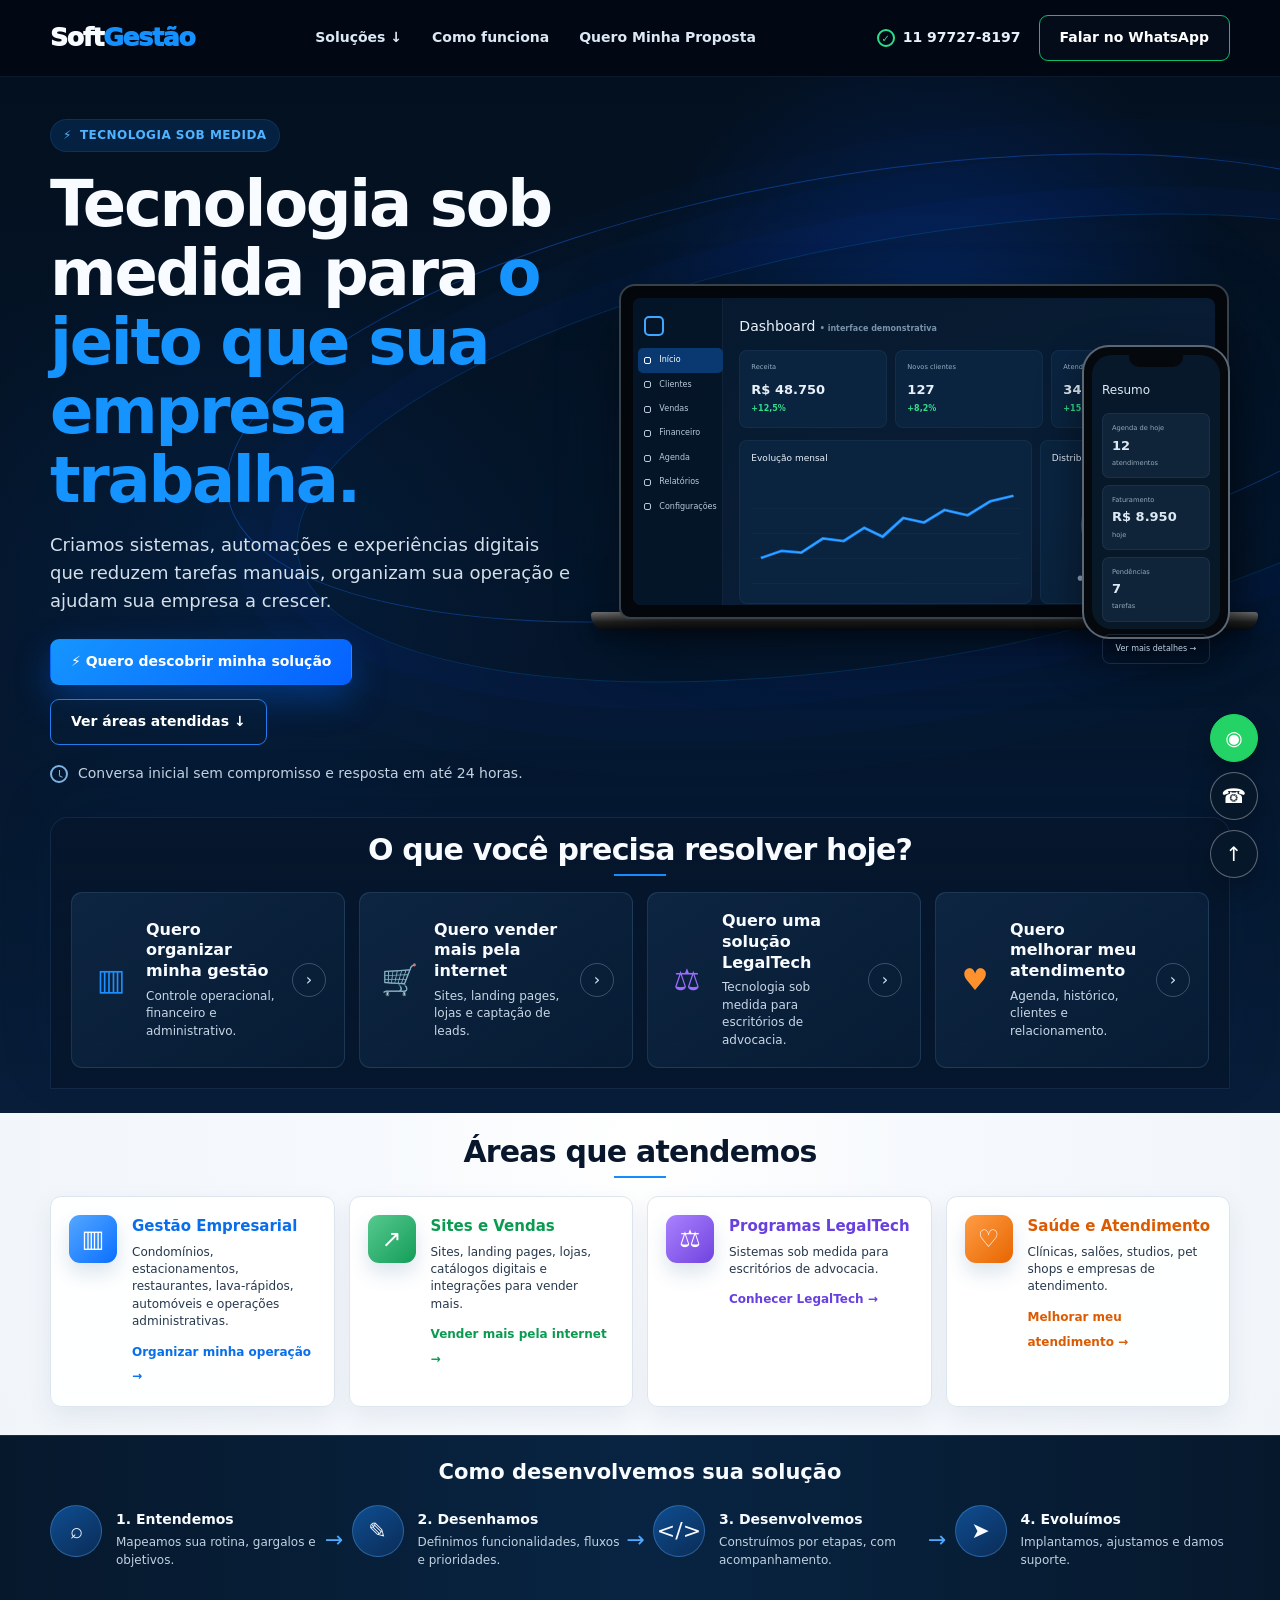
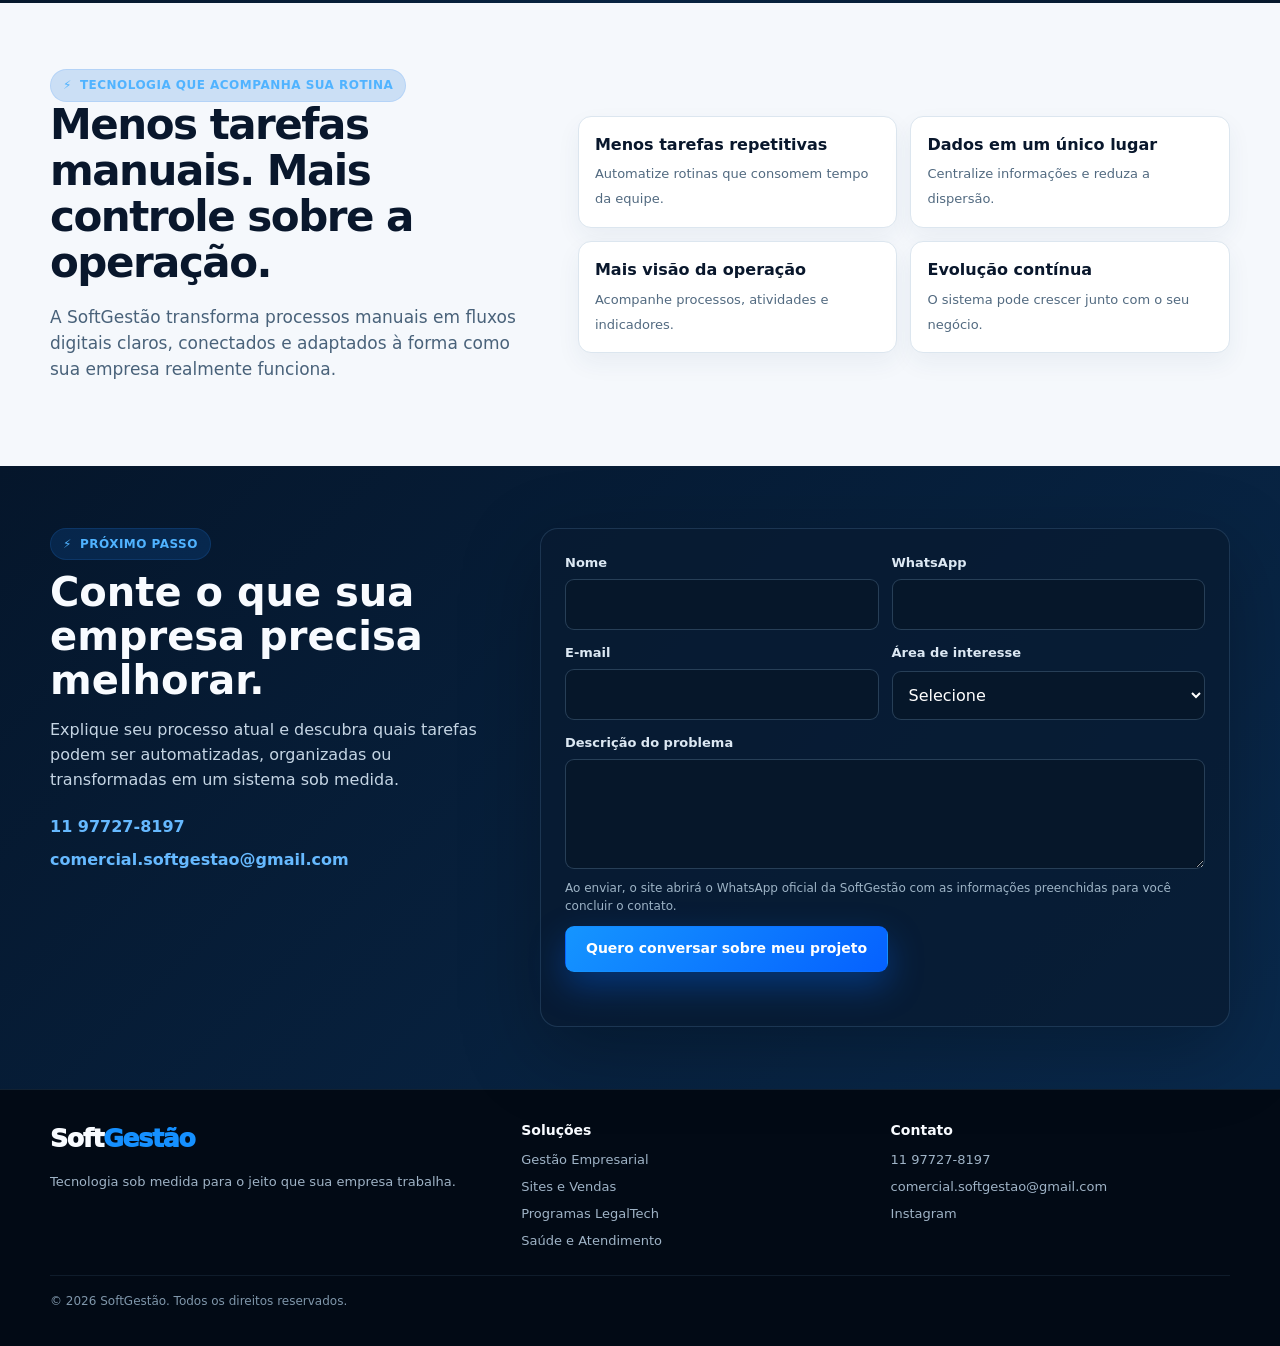
==== commit 60c2a0c2: "Moderniza a home da SoftGestão" ====
--- a/index.html
+++ b/index.html
@@ -1 +1,61 @@
-<!DOCTYPE html><html lang="pt-BR"><head><meta charset="UTF-8"><meta name="viewport" content="width=device-width,initial-scale=1"><title>SoftGestão | Tecnologia Sob Medida para Empresas</title><meta name="description" content="Sistemas, automações e experiências digitais sob medida para organizar sua operação, reduzir tarefas manuais e apoiar o crescimento da sua empresa."><meta name="robots" content="index,follow,max-image-preview:large"><link rel="canonical" href="https://www.softgestao.com.br/"><meta property="og:locale" content="pt_BR"><meta property="og:type" content="website"><meta property="og:site_name" content="SoftGestão"><meta property="og:title" content="SoftGestão | Tecnologia Sob Medida para Empresas"><meta property="og:description" content="Sistemas, automações e experiências digitais sob medida para organizar sua operação, reduzir tarefas manuais e apoiar o crescimento da sua empresa."><meta property="og:url" content="https://www.softgestao.com.br/"><meta name="twitter:card" content="summary"><script type="application/ld+json">{"@context":"https://schema.org","@type":"ProfessionalService","name":"SoftGestão","url":"https://www.softgestao.com.br/","telephone":"+5511977278197","email":"comercial.softgestao@gmail.com","areaServed":"BR","sameAs":["https://www.instagram.com/soft.gestao.desenvolvimento"]}</script><style>*{box-sizing:border-box}html{scroll-behavior:smooth}:root{--b:#071522;--p:#0e2537;--t:#f7fbff;--m:#b8cad9;--l:#2b4b61;--g:#63d6c9;--a:#ffd27a;--x:1160px}body{margin:0;background:#071522;color:var(--t);font:16px/1.6 Inter,system-ui,-apple-system,"Segoe UI",sans-serif}a{color:inherit;text-decoration:none}:focus-visible{outline:3px solid var(--a);outline-offset:3px}.skip{position:fixed;top:-5rem;left:1rem;background:#fff;color:#000;padding:.7rem;z-index:99}.skip:focus{top:1rem}.c{width:min(calc(100% - 2rem),var(--x));margin:auto}.hd{position:sticky;top:0;z-index:30;background:#071522f2;border-bottom:1px solid var(--l)}.nv{height:72px;display:flex;align-items:center;justify-content:space-between}.logo{font-size:1.35rem;font-weight:900}.logo b,.ey,.link{color:var(--g)}.desk{display:flex;align-items:center;gap:1.2rem}.desk>a:not(.btn){color:var(--m);font-weight:700}.tog{display:none;background:transparent;color:#fff;border:1px solid var(--l);border-radius:10px;padding:.6rem}.mob{display:none;padding:0 1rem 1rem}.mob.open{display:grid;gap:.4rem}.mob a{padding:.6rem;color:var(--m)}.btn{display:inline-flex;justify-content:center;border:1px solid var(--l);border-radius:12px;padding:.8rem 1rem;font-weight:850}.pri{background:var(--g);border-color:var(--g);color:#041718}.sec:hover{border-color:var(--g)}.hero,section{padding:clamp(3.5rem,7vw,6rem) 0}.hero h1{font-size:clamp(2.5rem,6vw,5rem);line-height:1.02;letter-spacing:-.055em;margin:.6rem 0 1rem;max-width:950px}.hero p,.lead{color:var(--m);font-size:1.08rem;max-width:780px}.ey{font-size:.82rem;font-weight:900;text-transform:uppercase;letter-spacing:.12em}.acts{display:flex;flex-wrap:wrap;gap:.7rem;margin-top:1.4rem}.band{background:#0b1d2d;border-block:1px solid var(--l)}.head{max-width:780px;margin-bottom:1.7rem}.head h2,.cta h2{font-size:clamp(2rem,4vw,3.1rem);line-height:1.08;letter-spacing:-.04em;margin:.35rem 0 .7rem}.g4,.g2{display:grid;gap:1rem}.g4{grid-template-columns:repeat(4,1fr)}.g2{grid-template-columns:repeat(2,1fr)}.card{background:var(--p);border:1px solid var(--l);border-radius:18px;padding:1.25rem}.card h3{margin:.2rem 0 .5rem}.card p,.fine{color:var(--m)}.card:hover{border-color:#3c6d82}.list{list-style:none;padding:0;margin:0;display:grid;gap:.6rem}.list li{position:relative;padding-left:1.4rem}.list li:before{content:"✓";position:absolute;left:0;color:var(--g);font-weight:900}.cta{display:grid;grid-template-columns:1.1fr .9fr;gap:2rem;align-items:center;border:1px solid var(--l);border-radius:22px;background:var(--p);padding:2rem}.contact{display:grid;grid-template-columns:.72fr 1.28fr;gap:1rem}.aside a{color:var(--g);font-weight:800}form{display:grid;gap:.9rem}.row{display:grid;grid-template-columns:1fr 1fr;gap:.9rem}.field{display:grid;gap:.3rem}label{font-weight:800}input,select,textarea{width:100%;padding:.78rem;border:1px solid #365a70;border-radius:10px;background:#071522;color:#fff;font:inherit}textarea{min-height:130px;resize:vertical}.status{min-height:1.4em;font-weight:800}.faq details{background:var(--p);border:1px solid var(--l);border-radius:14px;padding:1rem}.faq summary{font-weight:850}.crumb{padding-top:1rem;color:var(--m);font-size:.9rem}.crumb a{color:var(--g)}footer{padding:2.3rem 0;border-top:1px solid var(--l)}.foot{display:grid;grid-template-columns:1.3fr 1fr 1fr;gap:1.5rem}.links{display:grid;gap:.35rem}.foot p,.foot a{color:var(--m)}.copy{margin-top:1.5rem;padding-top:1rem;border-top:1px solid var(--l);color:var(--m);font-size:.85rem}@media(max-width:900px){.g4{grid-template-columns:1fr 1fr}.cta,.contact{grid-template-columns:1fr}}@media(max-width:700px){.desk{display:none}.tog{display:block}.g4,.g2,.row,.foot{grid-template-columns:1fr}.acts .btn{width:100%}}</style></head><body><a class="skip" href="#conteudo">Pular para o conteúdo</a><header class="hd"><div class="c nv"><a class="logo" href="./">Soft<b>Gestão</b></a><nav class="desk" aria-label="Navegação principal"><a href="#solucoes">Soluções</a><a href="#processo">Como funciona</a><a class="btn pri" href="#contato">Quero Minha Proposta</a></nav><button class="tog" type="button" aria-label="Abrir menu" aria-expanded="false" aria-controls="mob">Menu</button></div><nav id="mob" class="mob c" aria-label="Navegação móvel"><a href="#solucoes">Soluções</a><a href="#processo">Como funciona</a><a href="#contato">Quero Minha Proposta</a></nav></header><main id="conteudo"><section class="hero"><div class="c"><span class="ey">SoftGestão</span><h1>Tecnologia sob medida para o jeito que sua empresa trabalha.</h1><p>Criamos sistemas, automações e experiências digitais que reduzem tarefas manuais, organizam sua operação e ajudam sua empresa a crescer.</p><div class="acts"><a class="btn pri" href="#contato">Quero descobrir minha solução</a><a class="btn sec" href="#solucoes">Ver áreas atendidas</a></div><p class="fine">Conversa inicial sem compromisso e resposta em até 24 horas.</p></div></section><section id="solucoes" class="band"><div class="c"><div class="head"><span class="ey">Escolha por necessidade</span><h2>O que você precisa resolver hoje?</h2></div><div class="g4"><a class="card" href="solucoes/gestao-empresarial/"><h3>Quero organizar minha gestão</h3><p>Controle operacional, financeiro e administrativo.</p><span class="link">Conhecer solução →</span></a><a class="card" href="solucoes/sites-e-vendas/"><h3>Quero vender mais pela internet</h3><p>Sites, landing pages, lojas e captação de leads.</p><span class="link">Conhecer solução →</span></a><a class="card" href="solucoes/legaltech/"><h3>Quero uma solução LegalTech</h3><p>Tecnologia sob medida para escritórios de advocacia.</p><span class="link">Conhecer solução →</span></a><a class="card" href="solucoes/saude-e-atendimento/"><h3>Quero melhorar meu atendimento</h3><p>Agenda, histórico, clientes e relacionamento.</p><span class="link">Conhecer solução →</span></a></div></div></section><section><div class="c"><div class="head"><span class="ey">Áreas atendidas</span><h2>Soluções para diferentes operações.</h2></div><div class="g4"><a class="card" href="solucoes/gestao-empresarial/"><h3>Gestão Empresarial</h3><p>Condomínios, estacionamentos, restaurantes, lava-rápidos, automóveis e operações administrativas.</p><span class="link">Organizar minha operação →</span></a><a class="card" href="solucoes/sites-e-vendas/"><h3>Sites e Vendas</h3><p>Sites, landing pages, lojas, catálogos digitais e integrações para vender mais.</p><span class="link">Vender mais pela internet →</span></a><a class="card" href="solucoes/legaltech/"><h3>Programas LegalTech</h3><p>Sistemas sob medida para escritórios de advocacia.</p><span class="link">Conhecer LegalTech →</span></a><a class="card" href="solucoes/saude-e-atendimento/"><h3>Saúde e Atendimento</h3><p>Clínicas, salões, studios, pet shops e empresas de atendimento.</p><span class="link">Melhorar meu atendimento →</span></a></div></div></section><section id="processo" class="band"><div class="c"><div class="head"><span class="ey">Processo</span><h2>Como desenvolvemos sua solução</h2></div><div class="g4"><article class="card"><h3>Entendemos</h3><p>Mapeamos sua rotina, gargalos e objetivos.</p></article><article class="card"><h3>Desenhamos</h3><p>Definimos funcionalidades, fluxos e prioridades.</p></article><article class="card"><h3>Desenvolvemos</h3><p>Construímos por etapas, com acompanhamento.</p></article><article class="card"><h3>Evoluímos</h3><p>Implantamos, ajustamos e damos suporte.</p></article></div></div></section><section><div class="c"><div class="head"><span class="ey">Benefícios</span><h2>Tecnologia alinhada ao processo real da empresa.</h2></div><div class="card"><ul class="list"><li>Menos tarefas repetitivas.</li><li>Mais controle sobre a operação.</li><li>Dados organizados em um único lugar.</li><li>Integrações com ferramentas já utilizadas.</li><li>Sistema adaptado ao processo real da empresa.</li><li>Suporte e evolução contínua.</li></ul></div></div></section><section class="band"><div class="c"><div class="cta"><div><span class="ey">Próximo passo</span><h2>Conte o que sua empresa precisa melhorar.</h2><p class="lead">Explique seu processo atual e descubra quais tarefas podem ser automatizadas, organizadas ou transformadas em um sistema sob medida.</p></div><div class="acts"><a class="btn pri" href="#contato">Quero conversar sobre meu projeto</a><a class="btn sec" href="https://wa.me/5511977278197?text=Ol%C3%A1%21%20Vim%20pelo%20site%20da%20SoftGest%C3%A3o%20e%20quero%20conversar%20sobre%20uma%20solu%C3%A7%C3%A3o%20sob%20medida%20para%20minha%20empresa." target="_blank" rel="noopener">WhatsApp 11 97727-8197</a></div></div></div></section><section id="contato"><div class="c contact"><aside class="card aside"><span class="ey">Contato</span><h2>Vamos entender seu projeto.</h2><p>Preencha os dados e conclua o contato pelo WhatsApp oficial da SoftGestão.</p><p><a href="tel:+5511977278197">11 97727-8197</a><br><a href="mailto:comercial.softgestao@gmail.com">comercial.softgestao@gmail.com</a></p></aside><form id="home" class="card contact-form" novalidate data-msg="Olá! Vim pelo site da SoftGestão e quero conversar sobre uma solução sob medida para minha empresa."><div class="row"><div class="field"><label for="home-n">Nome</label><input id="home-n" name="nome" autocomplete="name" required></div><div class="field"><label for="home-w">WhatsApp</label><input id="home-w" name="whatsapp" type="tel" autocomplete="tel" inputmode="tel" required></div></div><div class="row"><div class="field"><label for="home-e">E-mail</label><input id="home-e" name="email" type="email" autocomplete="email" required></div><div class="field"><label for="home-a">Área de interesse</label><select id="home-a" name="area" required><option value="Gestão Empresarial">Gestão Empresarial</option><option value="Sites e Vendas">Sites e Vendas</option><option value="Programas LegalTech">Programas LegalTech</option><option value="Saúde e Atendimento">Saúde e Atendimento</option><option value="Outro projeto" selected>Outro projeto</option></select></div></div><div class="field"><label for="home-p">Descrição do problema</label><textarea id="home-p" name="problema" required></textarea></div><p class="fine">Ao enviar, o site abrirá o WhatsApp oficial da SoftGestão com as informações preenchidas para você concluir o contato.</p><button class="btn pri" type="submit">Enviar minha necessidade</button><div class="status" role="status" aria-live="polite"></div></form></div></section></main><footer><div class="c"><div class="foot"><div><h2 class="logo">Soft<b>Gestão</b></h2><p>Tecnologia sob medida para o jeito que sua empresa trabalha.</p></div><div><h3>Soluções</h3><div class="links"><a href="solucoes/gestao-empresarial/">Gestão Empresarial</a><a href="solucoes/sites-e-vendas/">Sites e Vendas</a><a href="solucoes/legaltech/">Programas LegalTech</a><a href="solucoes/saude-e-atendimento/">Saúde e Atendimento</a></div></div><div><h3>Contato</h3><div class="links"><a href="tel:+5511977278197">11 97727-8197</a><a href="mailto:comercial.softgestao@gmail.com">comercial.softgestao@gmail.com</a><a href="https://www.instagram.com/soft.gestao.desenvolvimento" target="_blank" rel="noopener">Instagram</a><a href="https://wa.me/5511977278197?text=Ol%C3%A1%21%20Vim%20pelo%20site%20da%20SoftGest%C3%A3o%20e%20gostaria%20de%20conversar%20sobre%20uma%20solu%C3%A7%C3%A3o%20sob%20medida%20para%20minha%20empresa." target="_blank" rel="noopener">WhatsApp</a></div></div></div><div class="copy">© <span data-y></span> SoftGestão. Todos os direitos reservados. — São Paulo, Brasil</div></div></footer><script>(()=>{const W="5511977278197",b=document.querySelector(".tog"),m=document.getElementById("mob");if(b&&m)b.onclick=()=>{let e=b.getAttribute("aria-expanded")==="true";b.setAttribute("aria-expanded",String(!e));b.setAttribute("aria-label",e?"Abrir menu":"Fechar menu");m.classList.toggle("open",!e)};document.querySelectorAll("[data-y]").forEach(e=>e.textContent=new Date().getFullYear());document.querySelectorAll(".contact-form").forEach(f=>f.onsubmit=e=>{e.preventDefault();let s=f.querySelector(".status");if(!f.checkValidity()){f.reportValidity();s.textContent="Revise os campos obrigatórios antes de enviar.";return}let d=Object.fromEntries(new FormData(f).entries()),t=[f.dataset.msg,"",`Nome: ${d.nome}`,`WhatsApp: ${d.whatsapp}`,`E-mail: ${d.email}`,`Área: ${d.area}`,`Necessidade: ${d.problema}`].join("\n");s.textContent="Abrindo o WhatsApp oficial da SoftGestão.";window.open(`https://wa.me/${W}?text=${encodeURIComponent(t)}`,"_blank","noopener")})})();</script></body></html>+<!DOCTYPE html>
+<html lang="pt-BR">
+<head>
+  <meta charset="UTF-8">
+  <meta name="viewport" content="width=device-width, initial-scale=1.0">
+  <title>SoftGestão | Tecnologia Sob Medida para Empresas</title>
+  <meta name="description" content="Sistemas, automações e experiências digitais sob medida para organizar sua operação, reduzir tarefas manuais e apoiar o crescimento da sua empresa.">
+  <meta name="robots" content="index, follow, max-image-preview:large">
+  <link rel="canonical" href="https://www.softgestao.com.br/">
+  <meta name="theme-color" content="#061326">
+  <meta property="og:locale" content="pt_BR">
+  <meta property="og:type" content="website">
+  <meta property="og:site_name" content="SoftGestão">
+  <meta property="og:title" content="SoftGestão | Tecnologia Sob Medida para Empresas">
+  <meta property="og:description" content="Tecnologia sob medida para o jeito que sua empresa trabalha.">
+  <meta property="og:url" content="https://www.softgestao.com.br/">
+  <meta name="twitter:card" content="summary_large_image">
+  <script type="application/ld+json">
+  {"@context":"https://schema.org","@type":"ProfessionalService","name":"SoftGestão","url":"https://www.softgestao.com.br/","telephone":"+5511977278197","email":"comercial.softgestao@gmail.com","areaServed":"BR","sameAs":["https://www.instagram.com/soft.gestao.desenvolvimento"],"makesOffer":[{"@type":"Offer","itemOffered":{"@type":"Service","name":"Gestão Empresarial Sob Medida"}},{"@type":"Offer","itemOffered":{"@type":"Service","name":"Sites e Vendas"}},{"@type":"Offer","itemOffered":{"@type":"Service","name":"Programas LegalTech"}},{"@type":"Offer","itemOffered":{"@type":"Service","name":"Saúde e Atendimento"}}]}
+  </script>
+  <link rel="stylesheet" href="assets/styles.css">
+</head>
+<body>
+  <a class="skip-link" href="#conteudo">Pular para o conteúdo</a>
+  <header class="site-header">
+    <div class="container nav">
+      <a class="brand" href="./" aria-label="SoftGestão - Página inicial">Soft<span>Gestão</span></a>
+      <nav class="nav-links" aria-label="Navegação principal"><a href="#solucoes">Soluções ↓</a><a href="#processo">Como funciona</a><a href="#contato">Quero Minha Proposta</a></nav>
+      <div class="nav-actions"><a class="phone-link" href="tel:+5511977278197"><span class="wa-dot" aria-hidden="true">✓</span>11 97727-8197</a><a class="btn btn-outline" href="https://wa.me/5511977278197?text=Ol%C3%A1%21%20Vim%20pelo%20site%20da%20SoftGest%C3%A3o%20e%20gostaria%20de%20conversar%20sobre%20uma%20solu%C3%A7%C3%A3o%20sob%20medida." target="_blank" rel="noopener">Falar no WhatsApp</a></div>
+      <button class="menu-btn" type="button" aria-label="Abrir menu" aria-expanded="false" aria-controls="mobile-menu">☰</button>
+    </div>
+    <nav class="mobile-nav container" id="mobile-menu" aria-label="Navegação móvel"><a href="#solucoes">Soluções</a><a href="#processo">Como funciona</a><a href="#contato">Quero Minha Proposta</a><a href="https://wa.me/5511977278197" target="_blank" rel="noopener">WhatsApp 11 97727-8197</a></nav>
+  </header>
+  <main id="conteudo">
+    <div class="dark-stage">
+      <section class="hero"><div class="container hero-grid">
+        <div class="hero-content"><span class="eyebrow">Tecnologia sob medida</span><h1>Tecnologia sob medida para <span class="accent">o jeito que sua empresa trabalha.</span></h1><p class="hero-copy">Criamos sistemas, automações e experiências digitais que reduzem tarefas manuais, organizam sua operação e ajudam sua empresa a crescer.</p><div class="hero-actions"><a class="btn btn-primary" href="#contato">⚡ Quero descobrir minha solução</a><a class="btn btn-ghost" href="#solucoes">Ver áreas atendidas ↓</a></div><p class="hero-note"><span class="clock" aria-hidden="true"></span>Conversa inicial sem compromisso e resposta em até 24 horas.</p></div>
+        <div class="visual" aria-label="Exemplo visual de dashboard empresarial responsivo"><div class="glow" aria-hidden="true"></div><div class="laptop" aria-hidden="true"><div class="screen"><div class="side"><div class="side-logo"></div><div class="side-item active"><span class="dot-icon"></span>Início</div><div class="side-item"><span class="dot-icon"></span>Clientes</div><div class="side-item"><span class="dot-icon"></span>Vendas</div><div class="side-item"><span class="dot-icon"></span>Financeiro</div><div class="side-item"><span class="dot-icon"></span>Agenda</div><div class="side-item"><span class="dot-icon"></span>Relatórios</div><div class="side-item"><span class="dot-icon"></span>Configurações</div></div><div class="dash"><div class="dash-title">Dashboard <span style="color:#7892aa;font-size:8px;font-weight:600">• interface demonstrativa</span></div><div class="metrics"><div class="metric"><small>Receita</small><strong>R$ 48.750</strong><span class="up">+12,5%</span></div><div class="metric"><small>Novos clientes</small><strong>127</strong><span class="up">+8,2%</span></div><div class="metric"><small>Atendimentos</small><strong>342</strong><span class="up">+15,7%</span></div></div><div class="dash-grid"><div class="panel"><div class="panel-title">Evolução mensal</div><div class="chart"><div class="line-chart"><svg viewBox="0 0 220 90" preserveAspectRatio="none"><polyline points="0,72 18,64 35,66 54,50 72,53 90,38 106,48 124,27 142,32 160,18 180,24 200,8 220,2" fill="none" stroke="#158cff" stroke-width="3"/><polyline points="0,72 18,64 35,66 54,50 72,53 90,38 106,48 124,27 142,32 160,18 180,24 200,8 220,2" fill="none" stroke="#7dc8ff" stroke-width="1" opacity=".45"/></svg></div></div></div><div class="panel"><div class="panel-title">Distribuição</div><div class="donut"></div><div class="legend"><span>● Serviços</span><span>● Produtos</span></div></div></div></div></div></div><div class="base" aria-hidden="true"></div><div class="phone" aria-hidden="true"><div class="phone-screen"><div class="phone-title">Resumo</div><div class="phone-stat"><small>Agenda de hoje</small><strong>12</strong><small>atendimentos</small></div><div class="phone-stat"><small>Faturamento</small><strong>R$ 8.950</strong><small>hoje</small></div><div class="phone-stat"><small>Pendências</small><strong>7</strong><small>tarefas</small></div><div class="phone-more">Ver mais detalhes →</div></div></div></div>
+      </div></section>
+      <section id="solucoes" class="needs-wrap"><div class="container needs-panel reveal"><h2 class="section-title">O que você precisa resolver hoje?</h2><div class="needs-grid">
+        <a class="need-card need-blue" href="solucoes/gestao-empresarial/"><span class="need-icon" aria-hidden="true">▥</span><div><h3>Quero organizar minha gestão</h3><p>Controle operacional, financeiro e administrativo.</p></div><span class="arrow" aria-hidden="true">›</span></a>
+        <a class="need-card need-green" href="solucoes/sites-e-vendas/"><span class="need-icon" aria-hidden="true">🛒</span><div><h3>Quero vender mais pela internet</h3><p>Sites, landing pages, lojas e captação de leads.</p></div><span class="arrow" aria-hidden="true">›</span></a>
+        <a class="need-card need-purple" href="solucoes/legaltech/"><span class="need-icon" aria-hidden="true">⚖</span><div><h3>Quero uma solução LegalTech</h3><p>Tecnologia sob medida para escritórios de advocacia.</p></div><span class="arrow" aria-hidden="true">›</span></a>
+        <a class="need-card need-orange" href="solucoes/saude-e-atendimento/"><span class="need-icon" aria-hidden="true">♥</span><div><h3>Quero melhorar meu atendimento</h3><p>Agenda, histórico, clientes e relacionamento.</p></div><span class="arrow" aria-hidden="true">›</span></a>
+      </div></div></section>
+    </div>
+    <section class="areas"><div class="container reveal"><h2 class="section-title">Áreas que atendemos</h2><div class="area-grid">
+      <article class="area-card blue"><div class="area-icon" aria-hidden="true">▥</div><div><h3>Gestão Empresarial</h3><p>Condomínios, estacionamentos, restaurantes, lava-rápidos, automóveis e operações administrativas.</p><a class="area-link" href="solucoes/gestao-empresarial/">Organizar minha operação →</a></div></article>
+      <article class="area-card green"><div class="area-icon" aria-hidden="true">↗</div><div><h3>Sites e Vendas</h3><p>Sites, landing pages, lojas, catálogos digitais e integrações para vender mais.</p><a class="area-link" href="solucoes/sites-e-vendas/">Vender mais pela internet →</a></div></article>
+      <article class="area-card purple"><div class="area-icon" aria-hidden="true">⚖</div><div><h3>Programas LegalTech</h3><p>Sistemas sob medida para escritórios de advocacia.</p><a class="area-link" href="solucoes/legaltech/">Conhecer LegalTech →</a></div></article>
+      <article class="area-card orange"><div class="area-icon" aria-hidden="true">♡</div><div><h3>Saúde e Atendimento</h3><p>Clínicas, salões, studios, pet shops e empresas de atendimento.</p><a class="area-link" href="solucoes/saude-e-atendimento/">Melhorar meu atendimento →</a></div></article>
+    </div></div></section>
+    <section id="processo" class="process"><div class="container reveal"><h2>Como desenvolvemos sua solução</h2><div class="process-grid"><article class="process-step"><div class="process-icon" aria-hidden="true">⌕</div><div><h3>1. Entendemos</h3><p>Mapeamos sua rotina, gargalos e objetivos.</p></div></article><article class="process-step"><div class="process-icon" aria-hidden="true">✎</div><div><h3>2. Desenhamos</h3><p>Definimos funcionalidades, fluxos e prioridades.</p></div></article><article class="process-step"><div class="process-icon" aria-hidden="true">&lt;/&gt;</div><div><h3>3. Desenvolvemos</h3><p>Construímos por etapas, com acompanhamento.</p></div></article><article class="process-step"><div class="process-icon" aria-hidden="true">➤</div><div><h3>4. Evoluímos</h3><p>Implantamos, ajustamos e damos suporte.</p></div></article></div></div></section>
+    <section class="content-light"><div class="container benefit-grid reveal"><div><span class="eyebrow">Tecnologia que acompanha sua rotina</span><h2>Menos tarefas manuais. Mais controle sobre a operação.</h2><p class="lead">A SoftGestão transforma processos manuais em fluxos digitais claros, conectados e adaptados à forma como sua empresa realmente funciona.</p></div><div class="benefits"><div class="benefit"><strong>Menos tarefas repetitivas</strong><span>Automatize rotinas que consomem tempo da equipe.</span></div><div class="benefit"><strong>Dados em um único lugar</strong><span>Centralize informações e reduza a dispersão.</span></div><div class="benefit"><strong>Mais visão da operação</strong><span>Acompanhe processos, atividades e indicadores.</span></div><div class="benefit"><strong>Evolução contínua</strong><span>O sistema pode crescer junto com o seu negócio.</span></div></div></div></section>
+    <section id="contato" class="contact"><div class="container contact-grid reveal"><div class="contact-copy"><span class="eyebrow">Próximo passo</span><h2>Conte o que sua empresa precisa melhorar.</h2><p>Explique seu processo atual e descubra quais tarefas podem ser automatizadas, organizadas ou transformadas em um sistema sob medida.</p><div class="contact-links"><a href="tel:+5511977278197">11 97727-8197</a><a href="mailto:comercial.softgestao@gmail.com">comercial.softgestao@gmail.com</a></div></div><form class="form-card contact-form" novalidate><div class="form-grid"><div class="field"><label for="nome">Nome</label><input id="nome" name="nome" autocomplete="name" required></div><div class="field"><label for="whatsapp">WhatsApp</label><input id="whatsapp" name="whatsapp" type="tel" autocomplete="tel" inputmode="tel" required></div><div class="field"><label for="email">E-mail</label><input id="email" name="email" type="email" autocomplete="email" required></div><div class="field"><label for="area">Área de interesse</label><select id="area" name="area" required><option value="" selected disabled>Selecione</option><option>Gestão Empresarial</option><option>Sites e Vendas</option><option>Programas LegalTech</option><option>Saúde e Atendimento</option><option>Outro projeto</option></select></div><div class="field full"><label for="problema">Descrição do problema</label><textarea id="problema" name="problema" required></textarea></div></div><p class="form-note">Ao enviar, o site abrirá o WhatsApp oficial da SoftGestão com as informações preenchidas para você concluir o contato.</p><button class="btn btn-primary" type="submit">Quero conversar sobre meu projeto</button><div class="form-status" role="status" aria-live="polite"></div></form></div></section>
+  </main>
+  <footer><div class="container"><div class="footer-grid"><div><div class="brand">Soft<span>Gestão</span></div><p>Tecnologia sob medida para o jeito que sua empresa trabalha.</p></div><div><div class="footer-title">Soluções</div><div class="footer-links"><a href="solucoes/gestao-empresarial/">Gestão Empresarial</a><a href="solucoes/sites-e-vendas/">Sites e Vendas</a><a href="solucoes/legaltech/">Programas LegalTech</a><a href="solucoes/saude-e-atendimento/">Saúde e Atendimento</a></div></div><div><div class="footer-title">Contato</div><div class="footer-links"><a href="tel:+5511977278197">11 97727-8197</a><a href="mailto:comercial.softgestao@gmail.com">comercial.softgestao@gmail.com</a><a href="https://www.instagram.com/soft.gestao.desenvolvimento" target="_blank" rel="noopener">Instagram</a></div></div></div><div class="copyright">© <span data-year></span> SoftGestão. Todos os direitos reservados.</div></div></footer>
+  <div class="floating" aria-label="Atalhos de contato"><a class="float-btn wa" href="https://wa.me/5511977278197?text=Ol%C3%A1%21%20Vim%20pelo%20site%20da%20SoftGest%C3%A3o." target="_blank" rel="noopener" aria-label="Falar com a SoftGestão pelo WhatsApp">◉</a><a class="float-btn" href="tel:+5511977278197" aria-label="Ligar para a SoftGestão">☎</a><a class="float-btn" href="#" aria-label="Voltar ao topo">↑</a></div>
+  <script src="assets/site.js" defer></script>
+</body>
+</html>
--- a/assets/styles.css
+++ b/assets/styles.css
@@ -0,0 +1,4 @@
+@import url("base.css");
+@import url("dashboard.css");
+@import url("sections.css");
+@import url("solutions.css");
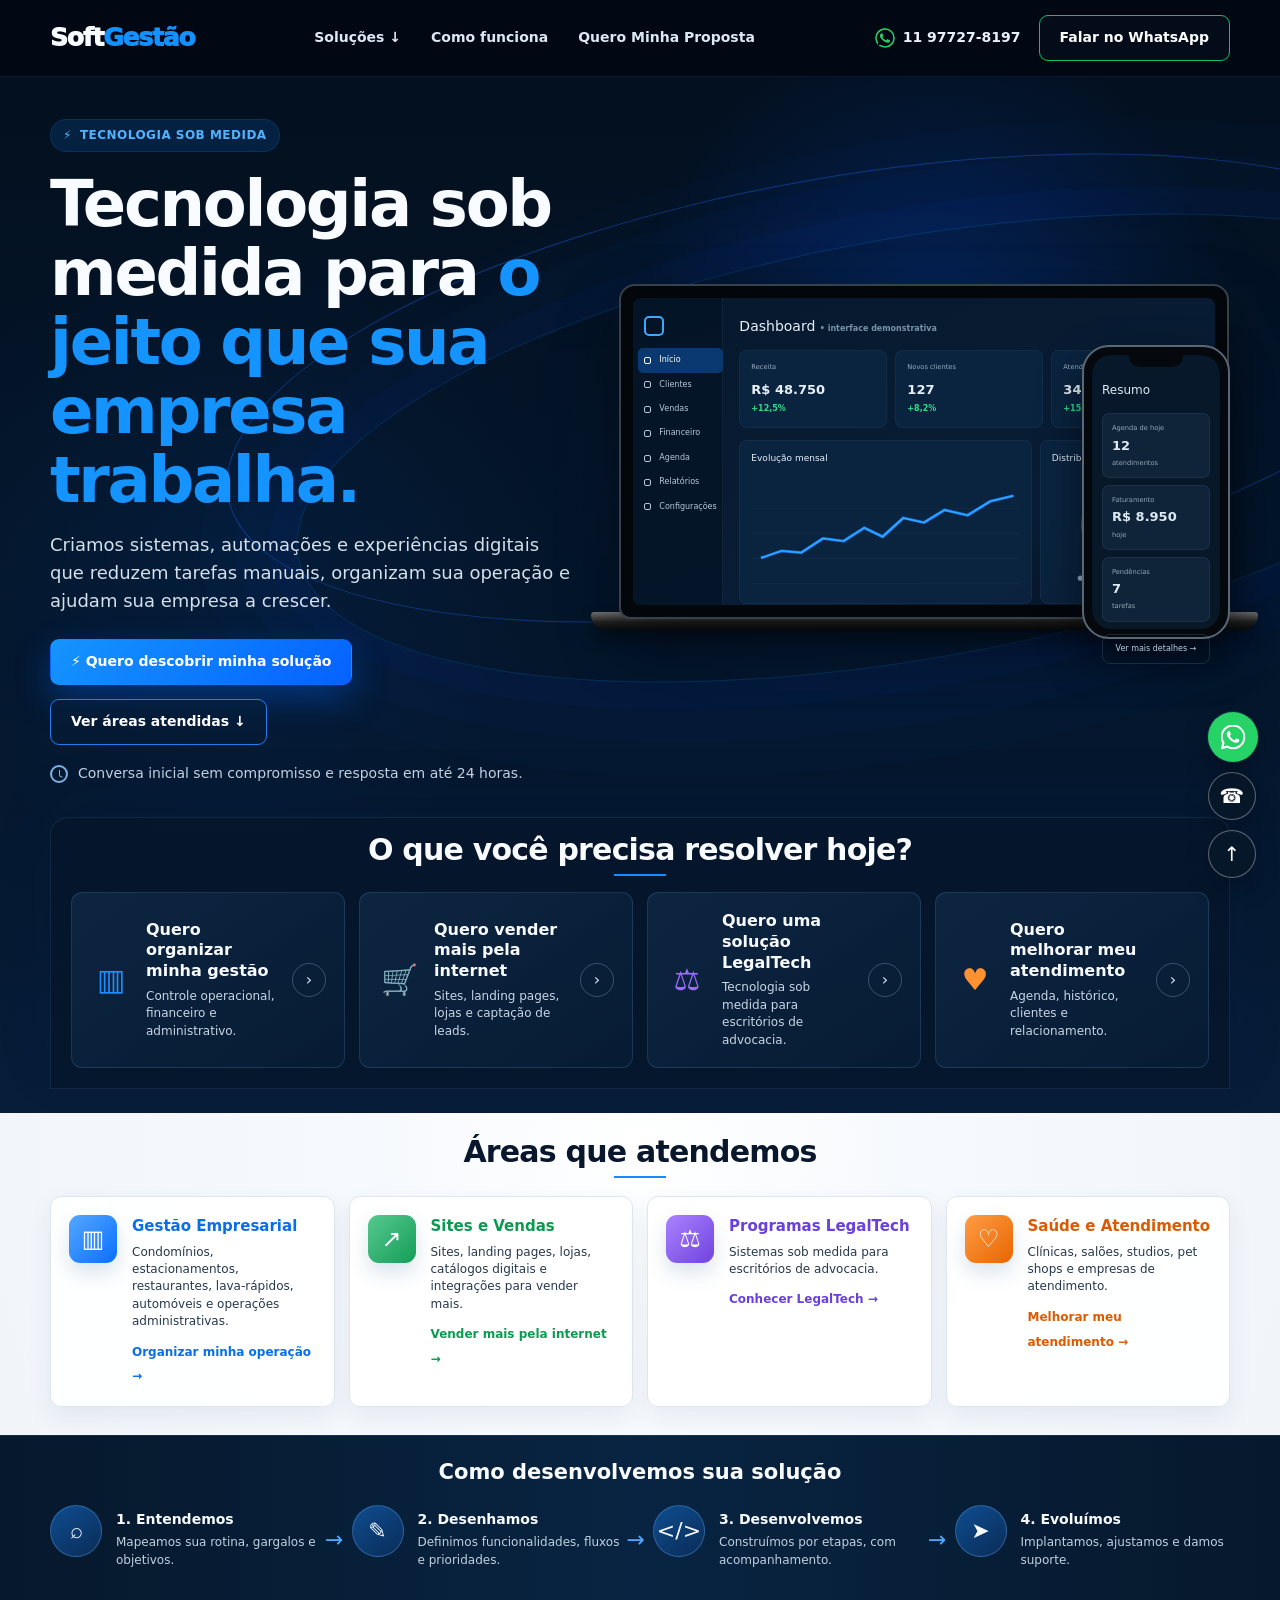
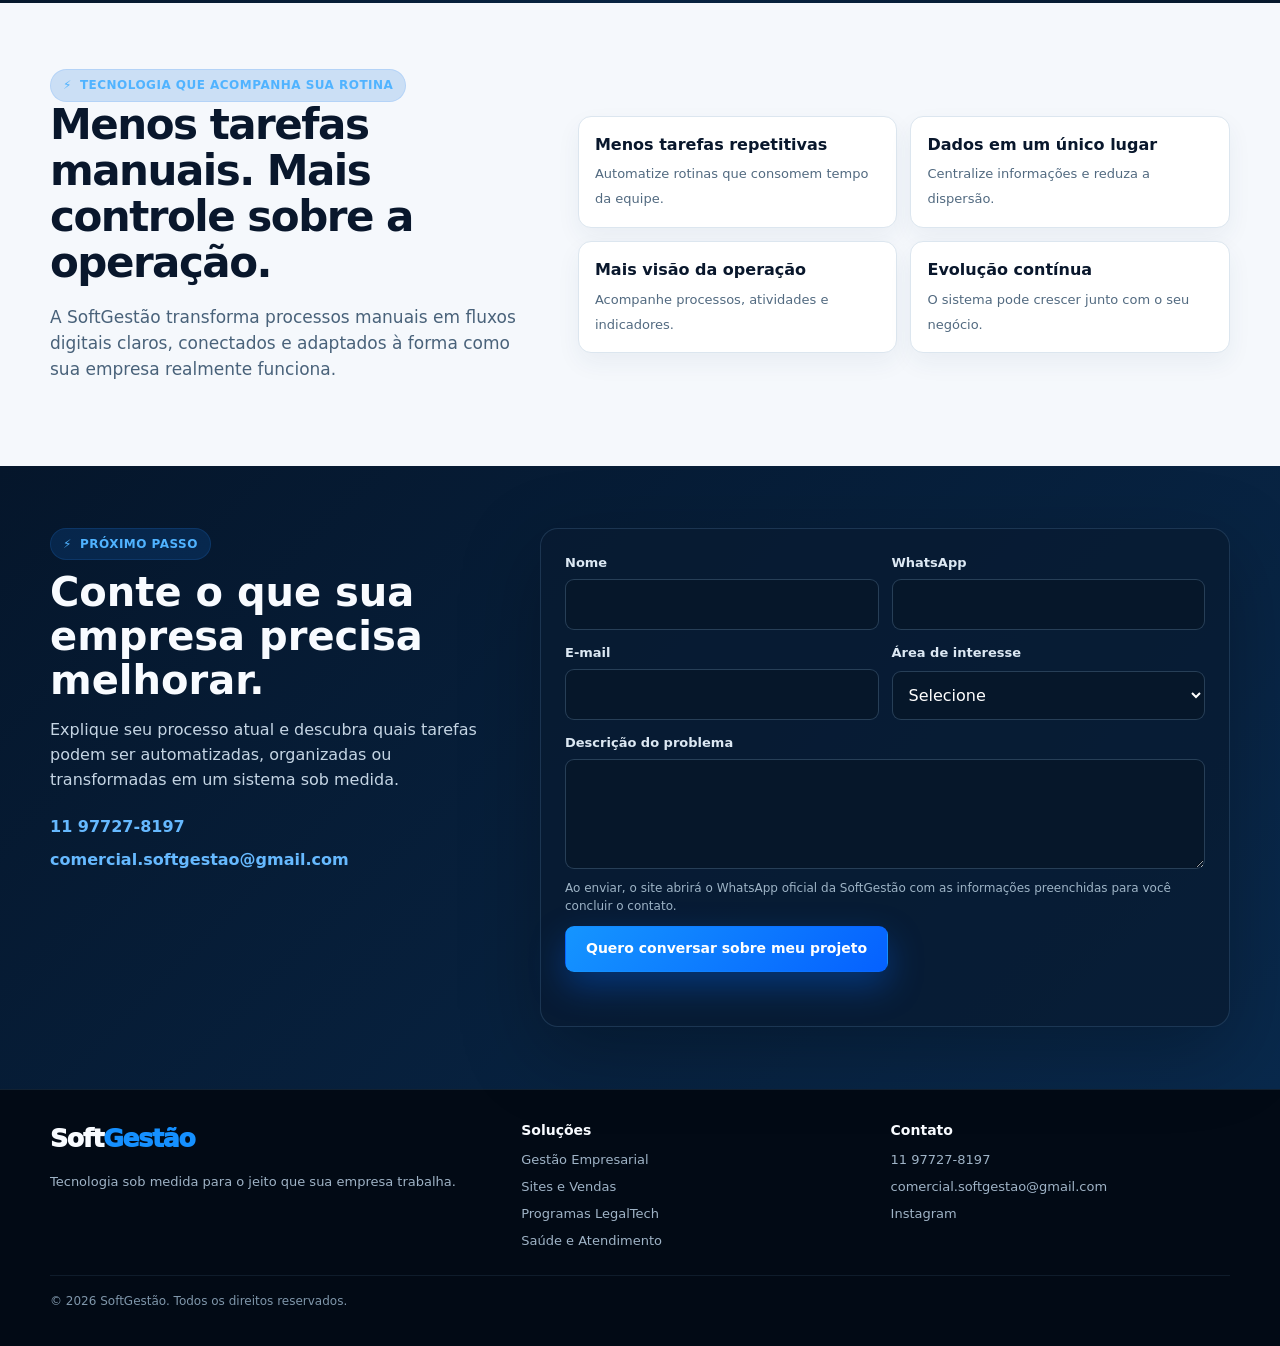
==== commit 38033d2a: "SEO: favicon, og:image, twitter card completo e remove paginas antigas orfas - Adiciona favicon.png/" ====
--- a/index.html
+++ b/index.html
@@ -6,15 +6,15 @@
   <title>SoftGestão | Tecnologia Sob Medida para Empresas</title>
   <meta name="description" content="Sistemas, automações e experiências digitais sob medida para organizar sua operação, reduzir tarefas manuais e apoiar o crescimento da sua empresa.">
   <meta name="robots" content="index, follow, max-image-preview:large">
-  <link rel="canonical" href="https://www.softgestao.com.br/">
+  <link rel="canonical" href="https://www.softgestao.com.br/"><link rel="icon" type="image/png" href="favicon.png"><link rel="icon" type="image/x-icon" href="favicon.ico">
   <meta name="theme-color" content="#061326">
   <meta property="og:locale" content="pt_BR">
   <meta property="og:type" content="website">
   <meta property="og:site_name" content="SoftGestão">
   <meta property="og:title" content="SoftGestão | Tecnologia Sob Medida para Empresas">
   <meta property="og:description" content="Tecnologia sob medida para o jeito que sua empresa trabalha.">
-  <meta property="og:url" content="https://www.softgestao.com.br/">
-  <meta name="twitter:card" content="summary_large_image">
+  <meta property="og:url" content="https://www.softgestao.com.br/"><meta property="og:image" content="https://www.softgestao.com.br/assets/og-image.png">
+  <meta name="twitter:card" content="summary_large_image"><meta name="twitter:title" content="SoftGestão | Tecnologia Sob Medida para Empresas"><meta name="twitter:description" content="Sistemas, automações e experiências digitais sob medida para organizar sua operação, reduzir tarefas manuais e apoiar o crescimento da sua empresa."><meta name="twitter:image" content="https://www.softgestao.com.br/assets/og-image.png">
   <script type="application/ld+json">
   {"@context":"https://schema.org","@type":"ProfessionalService","name":"SoftGestão","url":"https://www.softgestao.com.br/","telephone":"+5511977278197","email":"comercial.softgestao@gmail.com","areaServed":"BR","sameAs":["https://www.instagram.com/soft.gestao.desenvolvimento"],"makesOffer":[{"@type":"Offer","itemOffered":{"@type":"Service","name":"Gestão Empresarial Sob Medida"}},{"@type":"Offer","itemOffered":{"@type":"Service","name":"Sites e Vendas"}},{"@type":"Offer","itemOffered":{"@type":"Service","name":"Programas LegalTech"}},{"@type":"Offer","itemOffered":{"@type":"Service","name":"Saúde e Atendimento"}}]}
   </script>
--- a/assets/styles.css
+++ b/assets/styles.css
@@ -2,3 +2,4 @@
 @import url("dashboard.css");
 @import url("sections.css");
 @import url("solutions.css");
+@import url("whatsapp-fix.css");
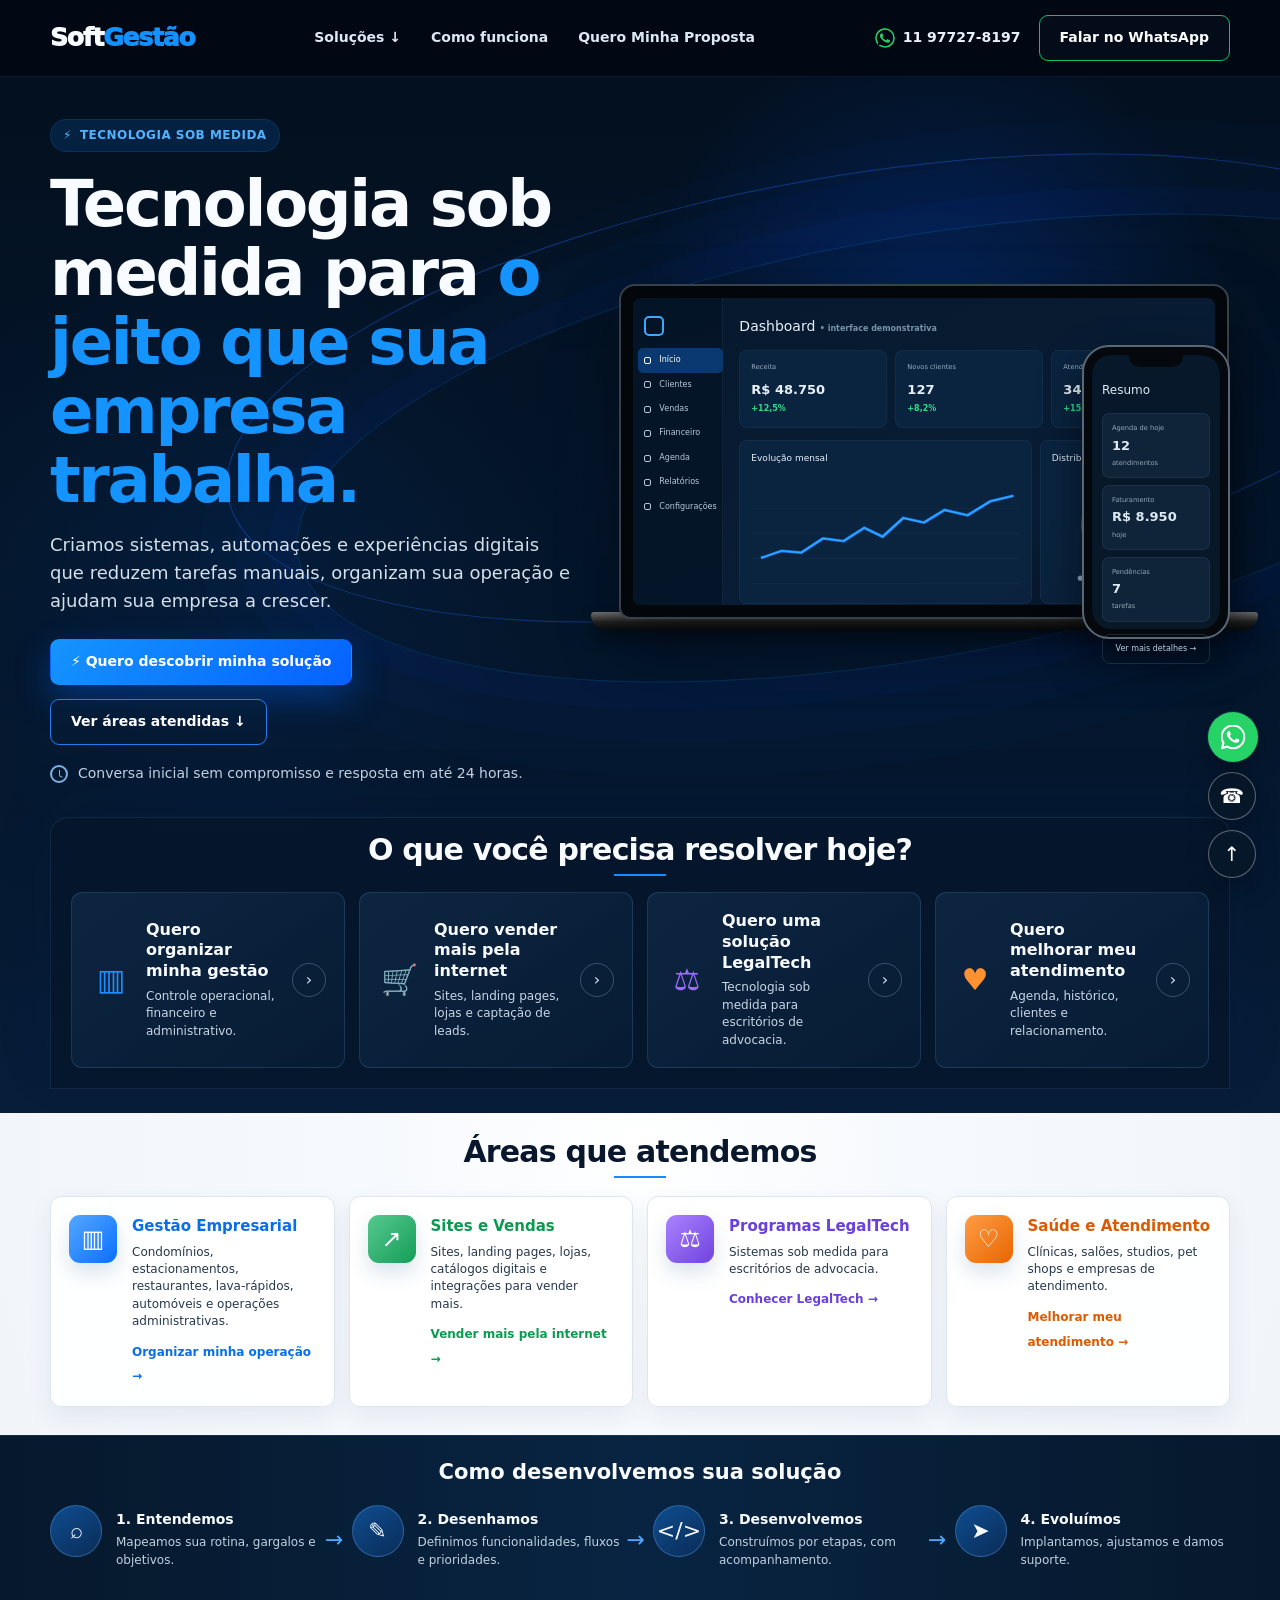
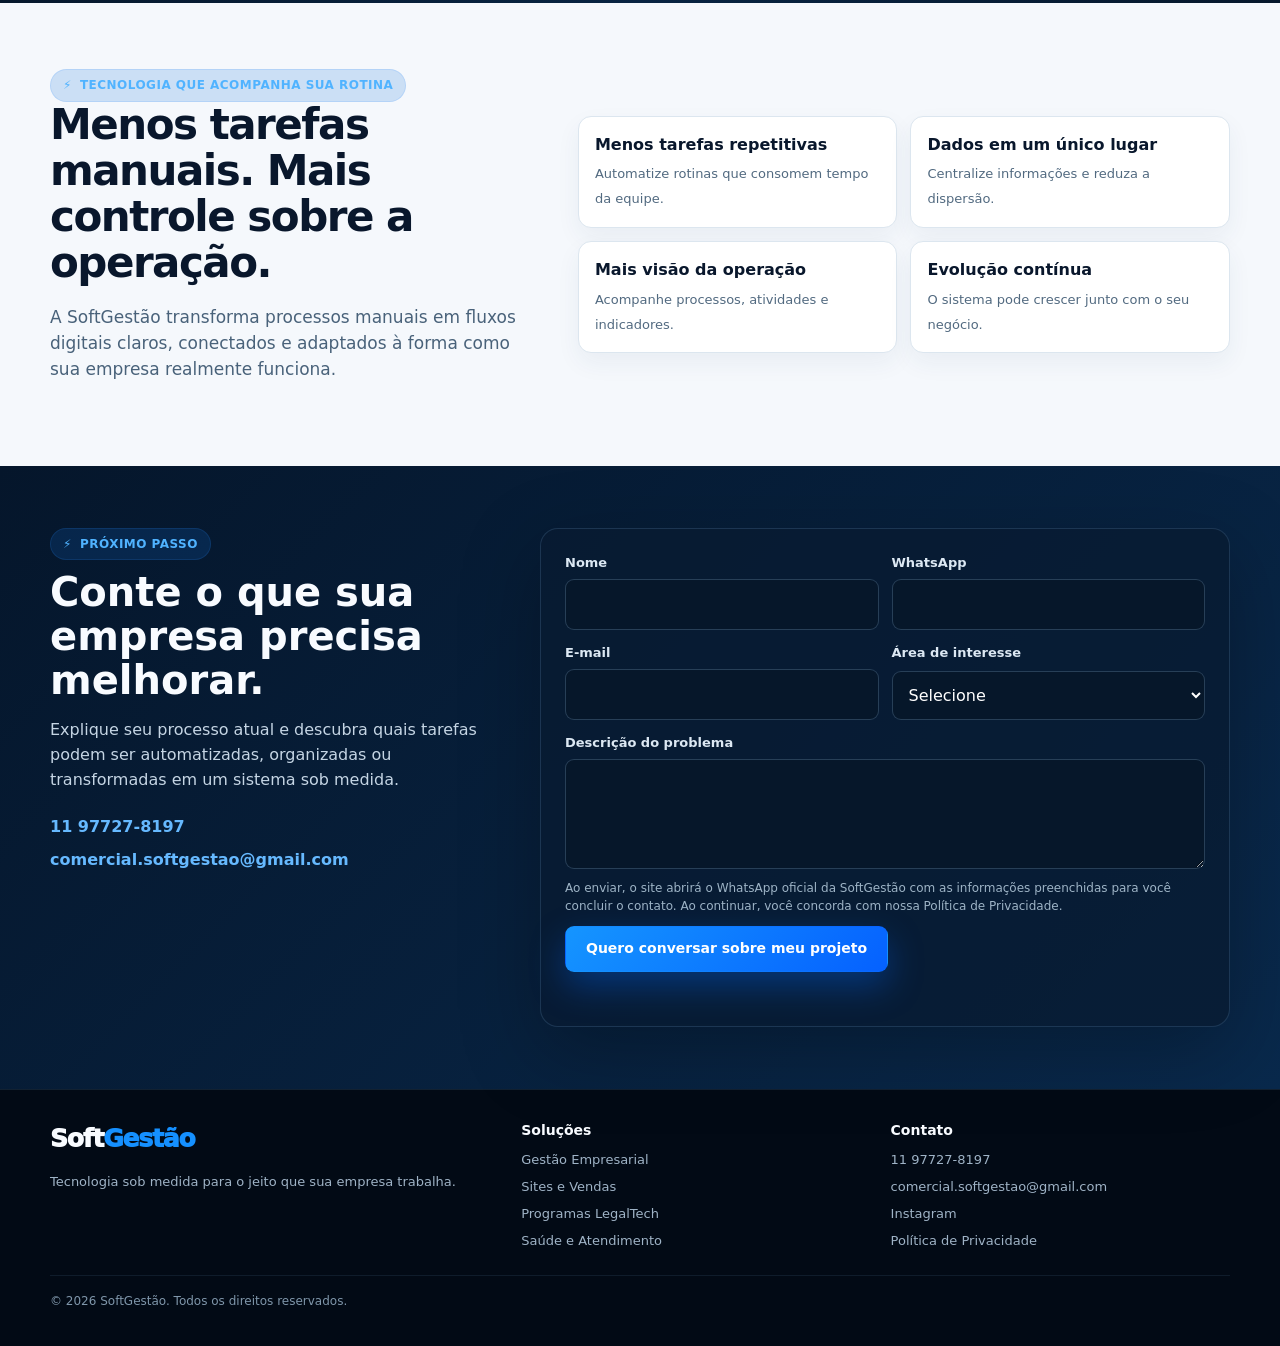
==== commit eac2a1a1: "Adiciona pagina de Politica de Privacidade (LGPD) Cobre os dados coletados pelo formulario de contat" ====
--- a/index.html
+++ b/index.html
@@ -3,6 +3,7 @@
 <head>
   <meta charset="UTF-8">
   <meta name="viewport" content="width=device-width, initial-scale=1.0">
+  <meta name="google-site-verification" content="sf-Mlgke3-kJw6DNExGEs9dUcBjmAI_2KbpY_-NVE2g" />
   <title>SoftGestão | Tecnologia Sob Medida para Empresas</title>
   <meta name="description" content="Sistemas, automações e experiências digitais sob medida para organizar sua operação, reduzir tarefas manuais e apoiar o crescimento da sua empresa.">
   <meta name="robots" content="index, follow, max-image-preview:large">
@@ -52,9 +53,9 @@
     </div></div></section>
     <section id="processo" class="process"><div class="container reveal"><h2>Como desenvolvemos sua solução</h2><div class="process-grid"><article class="process-step"><div class="process-icon" aria-hidden="true">⌕</div><div><h3>1. Entendemos</h3><p>Mapeamos sua rotina, gargalos e objetivos.</p></div></article><article class="process-step"><div class="process-icon" aria-hidden="true">✎</div><div><h3>2. Desenhamos</h3><p>Definimos funcionalidades, fluxos e prioridades.</p></div></article><article class="process-step"><div class="process-icon" aria-hidden="true">&lt;/&gt;</div><div><h3>3. Desenvolvemos</h3><p>Construímos por etapas, com acompanhamento.</p></div></article><article class="process-step"><div class="process-icon" aria-hidden="true">➤</div><div><h3>4. Evoluímos</h3><p>Implantamos, ajustamos e damos suporte.</p></div></article></div></div></section>
     <section class="content-light"><div class="container benefit-grid reveal"><div><span class="eyebrow">Tecnologia que acompanha sua rotina</span><h2>Menos tarefas manuais. Mais controle sobre a operação.</h2><p class="lead">A SoftGestão transforma processos manuais em fluxos digitais claros, conectados e adaptados à forma como sua empresa realmente funciona.</p></div><div class="benefits"><div class="benefit"><strong>Menos tarefas repetitivas</strong><span>Automatize rotinas que consomem tempo da equipe.</span></div><div class="benefit"><strong>Dados em um único lugar</strong><span>Centralize informações e reduza a dispersão.</span></div><div class="benefit"><strong>Mais visão da operação</strong><span>Acompanhe processos, atividades e indicadores.</span></div><div class="benefit"><strong>Evolução contínua</strong><span>O sistema pode crescer junto com o seu negócio.</span></div></div></div></section>
-    <section id="contato" class="contact"><div class="container contact-grid reveal"><div class="contact-copy"><span class="eyebrow">Próximo passo</span><h2>Conte o que sua empresa precisa melhorar.</h2><p>Explique seu processo atual e descubra quais tarefas podem ser automatizadas, organizadas ou transformadas em um sistema sob medida.</p><div class="contact-links"><a href="tel:+5511977278197">11 97727-8197</a><a href="mailto:comercial.softgestao@gmail.com">comercial.softgestao@gmail.com</a></div></div><form class="form-card contact-form" novalidate><div class="form-grid"><div class="field"><label for="nome">Nome</label><input id="nome" name="nome" autocomplete="name" required></div><div class="field"><label for="whatsapp">WhatsApp</label><input id="whatsapp" name="whatsapp" type="tel" autocomplete="tel" inputmode="tel" required></div><div class="field"><label for="email">E-mail</label><input id="email" name="email" type="email" autocomplete="email" required></div><div class="field"><label for="area">Área de interesse</label><select id="area" name="area" required><option value="" selected disabled>Selecione</option><option>Gestão Empresarial</option><option>Sites e Vendas</option><option>Programas LegalTech</option><option>Saúde e Atendimento</option><option>Outro projeto</option></select></div><div class="field full"><label for="problema">Descrição do problema</label><textarea id="problema" name="problema" required></textarea></div></div><p class="form-note">Ao enviar, o site abrirá o WhatsApp oficial da SoftGestão com as informações preenchidas para você concluir o contato.</p><button class="btn btn-primary" type="submit">Quero conversar sobre meu projeto</button><div class="form-status" role="status" aria-live="polite"></div></form></div></section>
+    <section id="contato" class="contact"><div class="container contact-grid reveal"><div class="contact-copy"><span class="eyebrow">Próximo passo</span><h2>Conte o que sua empresa precisa melhorar.</h2><p>Explique seu processo atual e descubra quais tarefas podem ser automatizadas, organizadas ou transformadas em um sistema sob medida.</p><div class="contact-links"><a href="tel:+5511977278197">11 97727-8197</a><a href="mailto:comercial.softgestao@gmail.com">comercial.softgestao@gmail.com</a></div></div><form class="form-card contact-form" novalidate><div class="form-grid"><div class="field"><label for="nome">Nome</label><input id="nome" name="nome" autocomplete="name" required></div><div class="field"><label for="whatsapp">WhatsApp</label><input id="whatsapp" name="whatsapp" type="tel" autocomplete="tel" inputmode="tel" required></div><div class="field"><label for="email">E-mail</label><input id="email" name="email" type="email" autocomplete="email" required></div><div class="field"><label for="area">Área de interesse</label><select id="area" name="area" required><option value="" selected disabled>Selecione</option><option>Gestão Empresarial</option><option>Sites e Vendas</option><option>Programas LegalTech</option><option>Saúde e Atendimento</option><option>Outro projeto</option></select></div><div class="field full"><label for="problema">Descrição do problema</label><textarea id="problema" name="problema" required></textarea></div></div><p class="form-note">Ao enviar, o site abrirá o WhatsApp oficial da SoftGestão com as informações preenchidas para você concluir o contato. Ao continuar, você concorda com nossa <a href="privacidade/">Política de Privacidade</a>.</p><button class="btn btn-primary" type="submit">Quero conversar sobre meu projeto</button><div class="form-status" role="status" aria-live="polite"></div></form></div></section>
   </main>
-  <footer><div class="container"><div class="footer-grid"><div><div class="brand">Soft<span>Gestão</span></div><p>Tecnologia sob medida para o jeito que sua empresa trabalha.</p></div><div><div class="footer-title">Soluções</div><div class="footer-links"><a href="solucoes/gestao-empresarial/">Gestão Empresarial</a><a href="solucoes/sites-e-vendas/">Sites e Vendas</a><a href="solucoes/legaltech/">Programas LegalTech</a><a href="solucoes/saude-e-atendimento/">Saúde e Atendimento</a></div></div><div><div class="footer-title">Contato</div><div class="footer-links"><a href="tel:+5511977278197">11 97727-8197</a><a href="mailto:comercial.softgestao@gmail.com">comercial.softgestao@gmail.com</a><a href="https://www.instagram.com/soft.gestao.desenvolvimento" target="_blank" rel="noopener">Instagram</a></div></div></div><div class="copyright">© <span data-year></span> SoftGestão. Todos os direitos reservados.</div></div></footer>
+  <footer><div class="container"><div class="footer-grid"><div><div class="brand">Soft<span>Gestão</span></div><p>Tecnologia sob medida para o jeito que sua empresa trabalha.</p></div><div><div class="footer-title">Soluções</div><div class="footer-links"><a href="solucoes/gestao-empresarial/">Gestão Empresarial</a><a href="solucoes/sites-e-vendas/">Sites e Vendas</a><a href="solucoes/legaltech/">Programas LegalTech</a><a href="solucoes/saude-e-atendimento/">Saúde e Atendimento</a></div></div><div><div class="footer-title">Contato</div><div class="footer-links"><a href="tel:+5511977278197">11 97727-8197</a><a href="mailto:comercial.softgestao@gmail.com">comercial.softgestao@gmail.com</a><a href="https://www.instagram.com/soft.gestao.desenvolvimento" target="_blank" rel="noopener">Instagram</a><a href="privacidade/">Política de Privacidade</a></div></div></div><div class="copyright">© <span data-year></span> SoftGestão. Todos os direitos reservados.</div></div></footer>
   <div class="floating" aria-label="Atalhos de contato"><a class="float-btn wa" href="https://wa.me/5511977278197?text=Ol%C3%A1%21%20Vim%20pelo%20site%20da%20SoftGest%C3%A3o." target="_blank" rel="noopener" aria-label="Falar com a SoftGestão pelo WhatsApp">◉</a><a class="float-btn" href="tel:+5511977278197" aria-label="Ligar para a SoftGestão">☎</a><a class="float-btn" href="#" aria-label="Voltar ao topo">↑</a></div>
   <script src="assets/site.js" defer></script>
 </body>
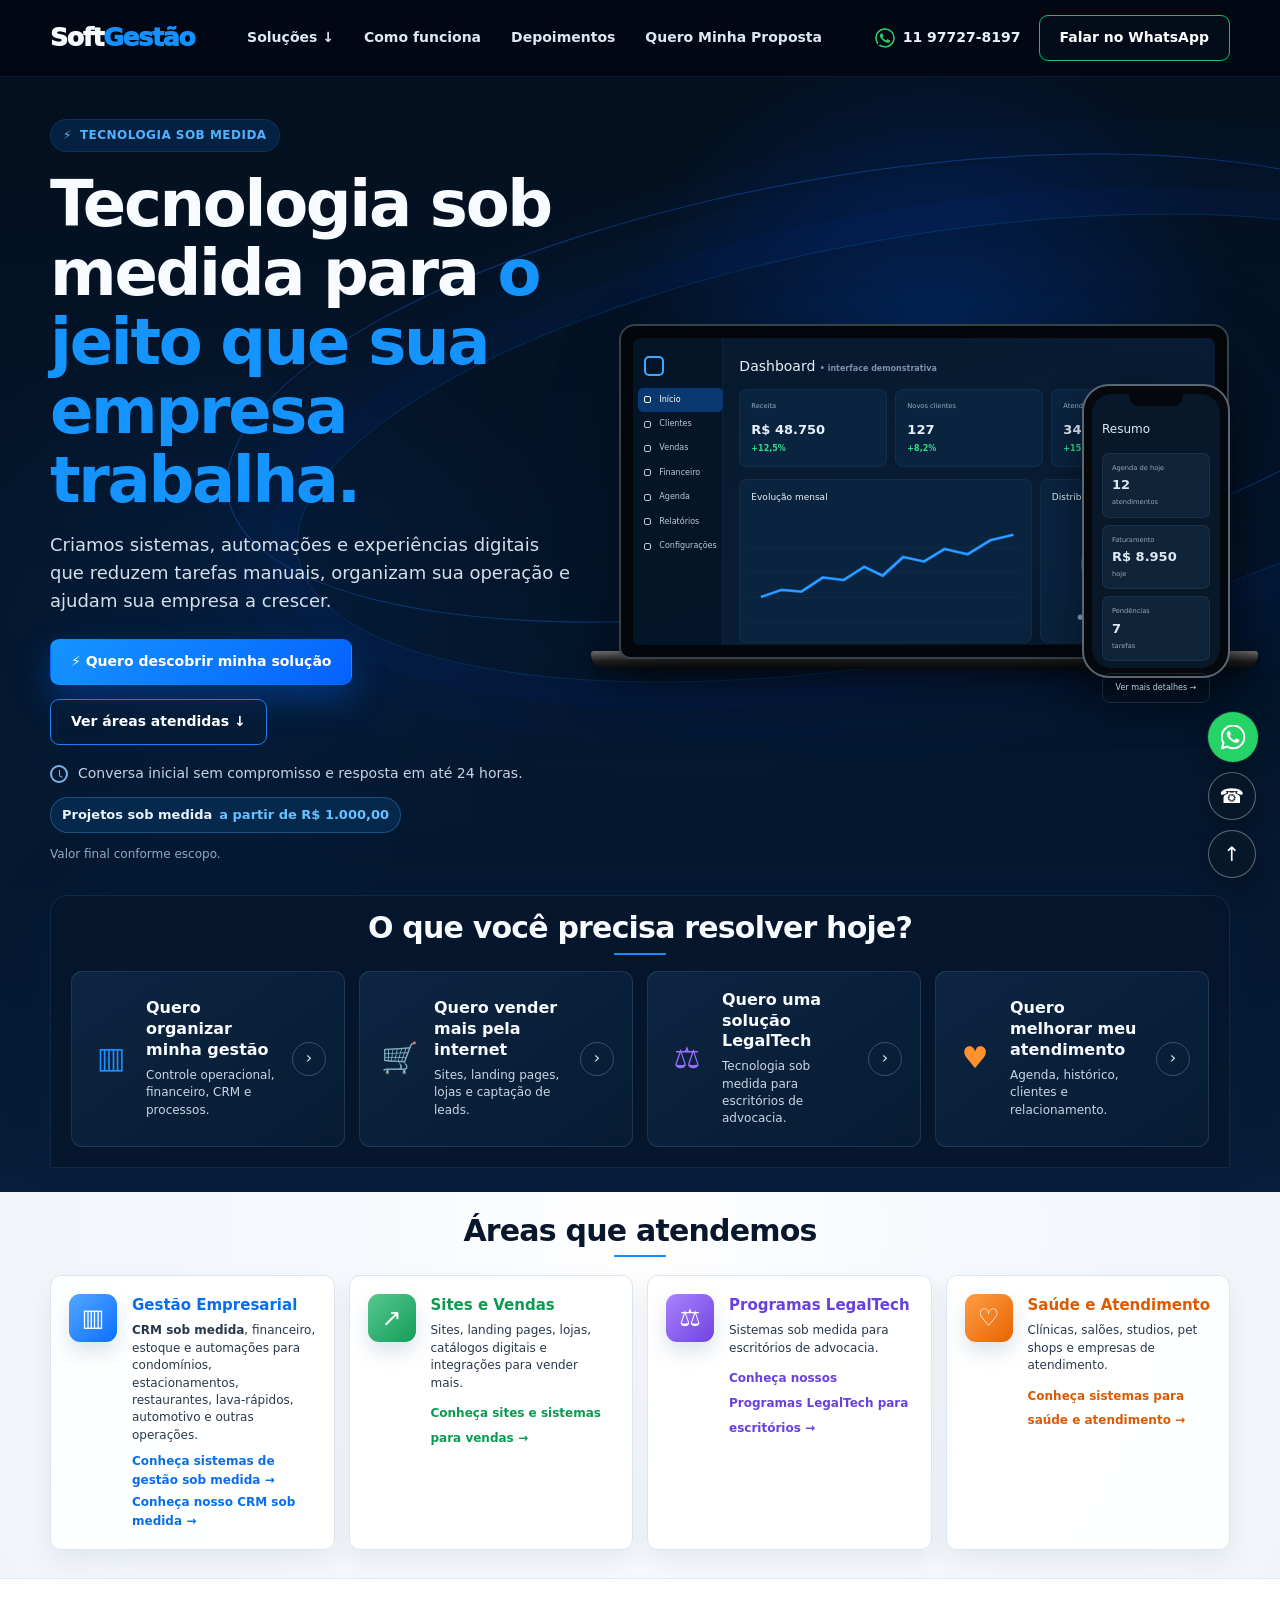
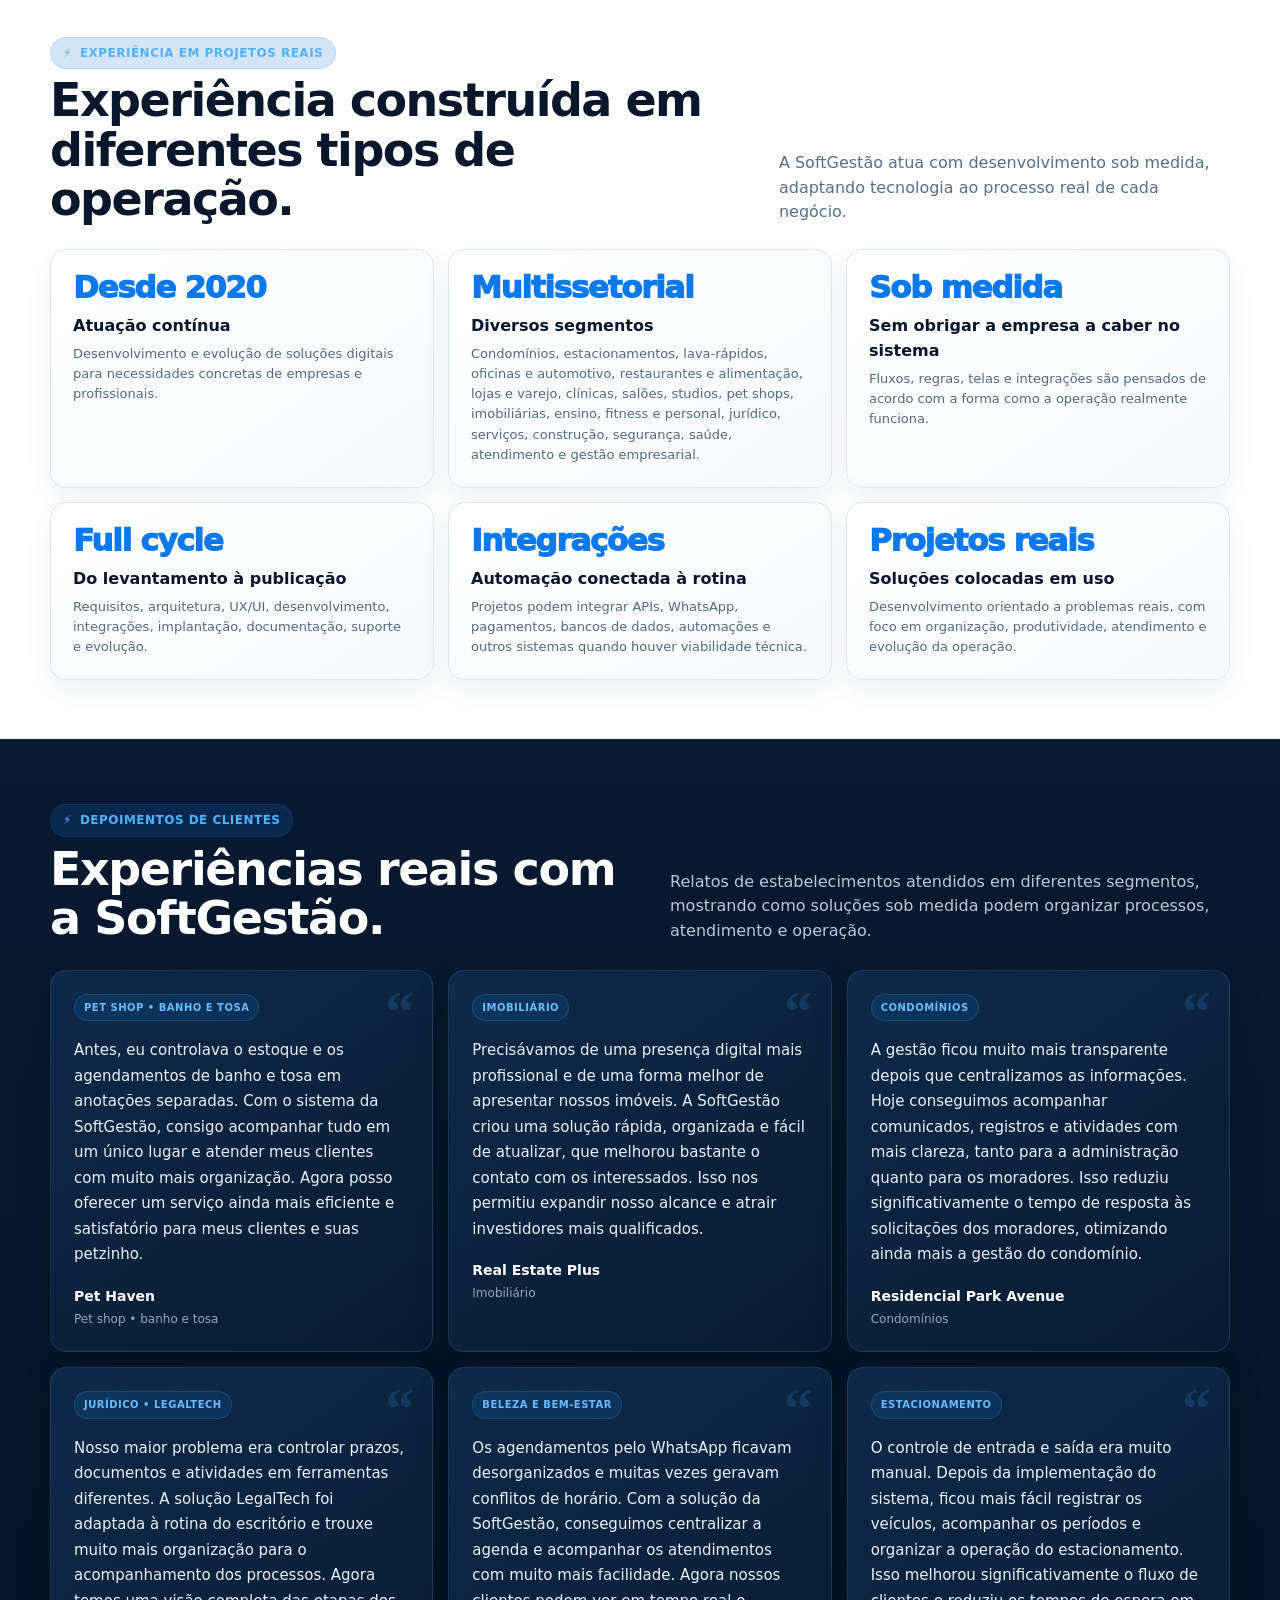
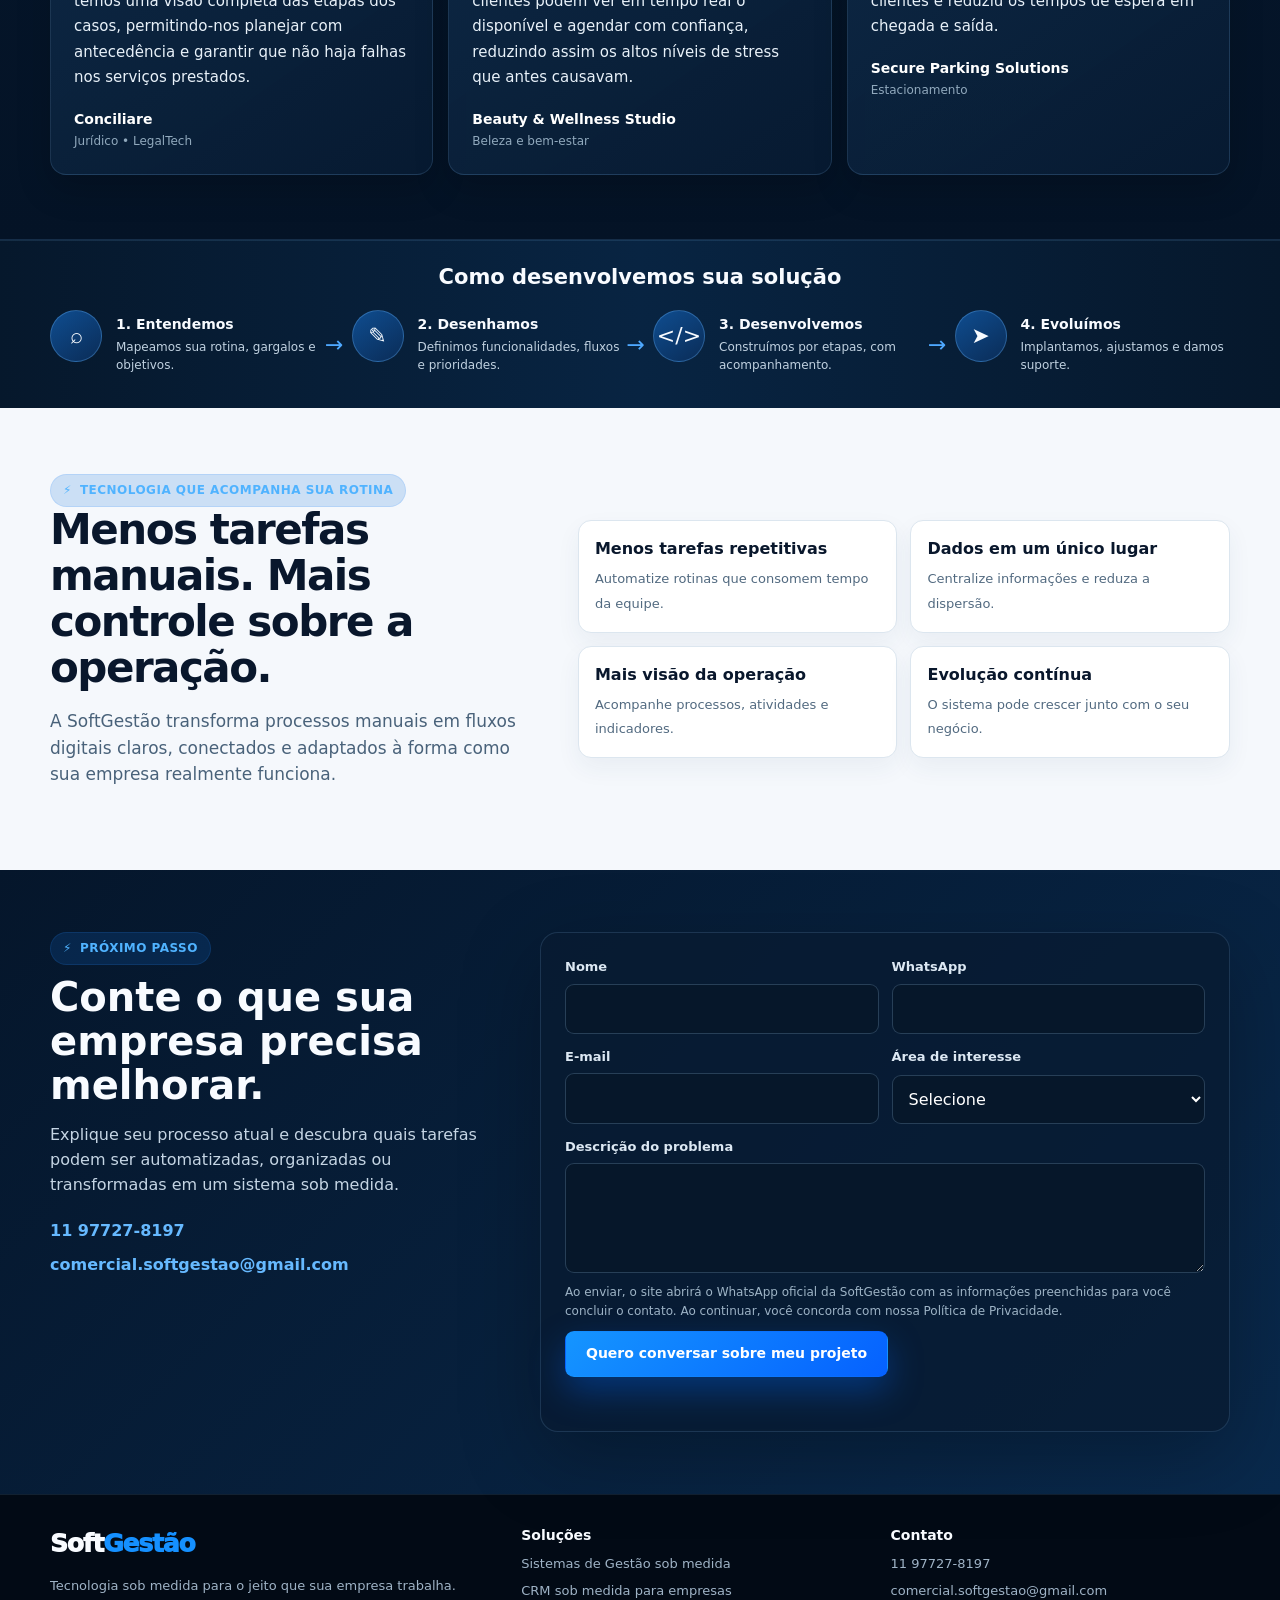
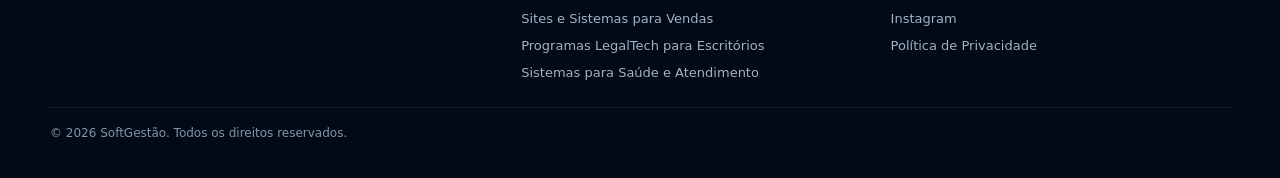
==== commit 90266b8d: "Move prova social e depoimentos para HTML e fortalece links internos" ====
--- a/index.html
+++ b/index.html
@@ -5,57 +5,77 @@
   <meta name="viewport" content="width=device-width, initial-scale=1.0">
   <meta name="google-site-verification" content="sf-Mlgke3-kJw6DNExGEs9dUcBjmAI_2KbpY_-NVE2g" />
   <title>SoftGestão | Tecnologia Sob Medida para Empresas</title>
-  <meta name="description" content="Sistemas, automações e experiências digitais sob medida para organizar sua operação, reduzir tarefas manuais e apoiar o crescimento da sua empresa.">
+  <meta name="description" content="Sistemas sob medida, CRM personalizado, automações e experiências digitais para organizar sua operação, reduzir tarefas manuais e apoiar o crescimento da sua empresa.">
   <meta name="robots" content="index, follow, max-image-preview:large">
-  <link rel="canonical" href="https://www.softgestao.com.br/"><link rel="icon" type="image/png" href="favicon.png"><link rel="icon" type="image/x-icon" href="favicon.ico">
+  <link rel="canonical" href="https://www.softgestao.com.br/">
+  <link rel="icon" type="image/png" href="favicon.png">
+  <link rel="icon" type="image/x-icon" href="favicon.ico">
   <meta name="theme-color" content="#061326">
   <meta property="og:locale" content="pt_BR">
   <meta property="og:type" content="website">
   <meta property="og:site_name" content="SoftGestão">
   <meta property="og:title" content="SoftGestão | Tecnologia Sob Medida para Empresas">
   <meta property="og:description" content="Tecnologia sob medida para o jeito que sua empresa trabalha.">
-  <meta property="og:url" content="https://www.softgestao.com.br/"><meta property="og:image" content="https://www.softgestao.com.br/assets/og-image.png">
-  <meta name="twitter:card" content="summary_large_image"><meta name="twitter:title" content="SoftGestão | Tecnologia Sob Medida para Empresas"><meta name="twitter:description" content="Sistemas, automações e experiências digitais sob medida para organizar sua operação, reduzir tarefas manuais e apoiar o crescimento da sua empresa."><meta name="twitter:image" content="https://www.softgestao.com.br/assets/og-image.png">
+  <meta property="og:url" content="https://www.softgestao.com.br/">
+  <meta property="og:image" content="https://www.softgestao.com.br/assets/og-image.png">
+  <meta name="twitter:card" content="summary_large_image">
+  <meta name="twitter:title" content="SoftGestão | Tecnologia Sob Medida para Empresas">
+  <meta name="twitter:description" content="Sistemas sob medida, CRM personalizado e automações para organizar sua operação e apoiar o crescimento da sua empresa.">
+  <meta name="twitter:image" content="https://www.softgestao.com.br/assets/og-image.png">
   <script type="application/ld+json">
-  {"@context":"https://schema.org","@type":"ProfessionalService","name":"SoftGestão","url":"https://www.softgestao.com.br/","telephone":"+5511977278197","email":"comercial.softgestao@gmail.com","areaServed":"BR","sameAs":["https://www.instagram.com/soft.gestao.desenvolvimento"],"makesOffer":[{"@type":"Offer","itemOffered":{"@type":"Service","name":"Gestão Empresarial Sob Medida"}},{"@type":"Offer","itemOffered":{"@type":"Service","name":"Sites e Vendas"}},{"@type":"Offer","itemOffered":{"@type":"Service","name":"Programas LegalTech"}},{"@type":"Offer","itemOffered":{"@type":"Service","name":"Saúde e Atendimento"}}]}
+  {"@context":"https://schema.org","@type":"ProfessionalService","name":"SoftGestão","url":"https://www.softgestao.com.br/","telephone":"+5511977278197","email":"comercial.softgestao@gmail.com","areaServed":"BR","sameAs":["https://www.instagram.com/soft.gestao.desenvolvimento"],"makesOffer":[{"@type":"Offer","itemOffered":{"@type":"Service","name":"Gestão Empresarial Sob Medida"}},{"@type":"Offer","itemOffered":{"@type":"Service","name":"CRM Sob Medida"}},{"@type":"Offer","itemOffered":{"@type":"Service","name":"Sites e Sistemas para Vendas"}},{"@type":"Offer","itemOffered":{"@type":"Service","name":"Programas LegalTech"}},{"@type":"Offer","itemOffered":{"@type":"Service","name":"Saúde e Atendimento"}}]}
   </script>
   <link rel="stylesheet" href="assets/styles.css">
+  <link rel="stylesheet" href="assets/seo-content.css">
 </head>
 <body>
   <a class="skip-link" href="#conteudo">Pular para o conteúdo</a>
   <header class="site-header">
     <div class="container nav">
       <a class="brand" href="./" aria-label="SoftGestão - Página inicial">Soft<span>Gestão</span></a>
-      <nav class="nav-links" aria-label="Navegação principal"><a href="#solucoes">Soluções ↓</a><a href="#processo">Como funciona</a><a href="#contato">Quero Minha Proposta</a></nav>
+      <nav class="nav-links" aria-label="Navegação principal"><a href="#solucoes">Soluções ↓</a><a href="#processo">Como funciona</a><a href="#depoimentos">Depoimentos</a><a href="#contato">Quero Minha Proposta</a></nav>
       <div class="nav-actions"><a class="phone-link" href="tel:+5511977278197"><span class="wa-dot" aria-hidden="true">✓</span>11 97727-8197</a><a class="btn btn-outline" href="https://wa.me/5511977278197?text=Ol%C3%A1%21%20Vim%20pelo%20site%20da%20SoftGest%C3%A3o%20e%20gostaria%20de%20conversar%20sobre%20uma%20solu%C3%A7%C3%A3o%20sob%20medida." target="_blank" rel="noopener">Falar no WhatsApp</a></div>
       <button class="menu-btn" type="button" aria-label="Abrir menu" aria-expanded="false" aria-controls="mobile-menu">☰</button>
     </div>
-    <nav class="mobile-nav container" id="mobile-menu" aria-label="Navegação móvel"><a href="#solucoes">Soluções</a><a href="#processo">Como funciona</a><a href="#contato">Quero Minha Proposta</a><a href="https://wa.me/5511977278197" target="_blank" rel="noopener">WhatsApp 11 97727-8197</a></nav>
+    <nav class="mobile-nav container" id="mobile-menu" aria-label="Navegação móvel"><a href="#solucoes">Soluções</a><a href="#processo">Como funciona</a><a href="#depoimentos">Depoimentos</a><a href="#contato">Quero Minha Proposta</a><a href="https://wa.me/5511977278197" target="_blank" rel="noopener">WhatsApp 11 97727-8197</a></nav>
   </header>
   <main id="conteudo">
     <div class="dark-stage">
       <section class="hero"><div class="container hero-grid">
-        <div class="hero-content"><span class="eyebrow">Tecnologia sob medida</span><h1>Tecnologia sob medida para <span class="accent">o jeito que sua empresa trabalha.</span></h1><p class="hero-copy">Criamos sistemas, automações e experiências digitais que reduzem tarefas manuais, organizam sua operação e ajudam sua empresa a crescer.</p><div class="hero-actions"><a class="btn btn-primary" href="#contato">⚡ Quero descobrir minha solução</a><a class="btn btn-ghost" href="#solucoes">Ver áreas atendidas ↓</a></div><p class="hero-note"><span class="clock" aria-hidden="true"></span>Conversa inicial sem compromisso e resposta em até 24 horas.</p></div>
+        <div class="hero-content"><span class="eyebrow">Tecnologia sob medida</span><h1>Tecnologia sob medida para <span class="accent">o jeito que sua empresa trabalha.</span></h1><p class="hero-copy">Criamos sistemas, automações e experiências digitais que reduzem tarefas manuais, organizam sua operação e ajudam sua empresa a crescer.</p><div class="hero-actions"><a class="btn btn-primary" href="#contato">⚡ Quero descobrir minha solução</a><a class="btn btn-ghost" href="#solucoes">Ver áreas atendidas ↓</a></div><div class="hero-meta"><p class="hero-note"><span class="clock" aria-hidden="true"></span>Conversa inicial sem compromisso e resposta em até 24 horas.</p><span class="price-pill">Projetos sob medida <strong>a partir de R$ 1.000,00</strong></span><span class="price-note">Valor final conforme escopo.</span></div></div>
         <div class="visual" aria-label="Exemplo visual de dashboard empresarial responsivo"><div class="glow" aria-hidden="true"></div><div class="laptop" aria-hidden="true"><div class="screen"><div class="side"><div class="side-logo"></div><div class="side-item active"><span class="dot-icon"></span>Início</div><div class="side-item"><span class="dot-icon"></span>Clientes</div><div class="side-item"><span class="dot-icon"></span>Vendas</div><div class="side-item"><span class="dot-icon"></span>Financeiro</div><div class="side-item"><span class="dot-icon"></span>Agenda</div><div class="side-item"><span class="dot-icon"></span>Relatórios</div><div class="side-item"><span class="dot-icon"></span>Configurações</div></div><div class="dash"><div class="dash-title">Dashboard <span style="color:#7892aa;font-size:8px;font-weight:600">• interface demonstrativa</span></div><div class="metrics"><div class="metric"><small>Receita</small><strong>R$ 48.750</strong><span class="up">+12,5%</span></div><div class="metric"><small>Novos clientes</small><strong>127</strong><span class="up">+8,2%</span></div><div class="metric"><small>Atendimentos</small><strong>342</strong><span class="up">+15,7%</span></div></div><div class="dash-grid"><div class="panel"><div class="panel-title">Evolução mensal</div><div class="chart"><div class="line-chart"><svg viewBox="0 0 220 90" preserveAspectRatio="none"><polyline points="0,72 18,64 35,66 54,50 72,53 90,38 106,48 124,27 142,32 160,18 180,24 200,8 220,2" fill="none" stroke="#158cff" stroke-width="3"/><polyline points="0,72 18,64 35,66 54,50 72,53 90,38 106,48 124,27 142,32 160,18 180,24 200,8 220,2" fill="none" stroke="#7dc8ff" stroke-width="1" opacity=".45"/></svg></div></div></div><div class="panel"><div class="panel-title">Distribuição</div><div class="donut"></div><div class="legend"><span>● Serviços</span><span>● Produtos</span></div></div></div></div></div></div><div class="base" aria-hidden="true"></div><div class="phone" aria-hidden="true"><div class="phone-screen"><div class="phone-title">Resumo</div><div class="phone-stat"><small>Agenda de hoje</small><strong>12</strong><small>atendimentos</small></div><div class="phone-stat"><small>Faturamento</small><strong>R$ 8.950</strong><small>hoje</small></div><div class="phone-stat"><small>Pendências</small><strong>7</strong><small>tarefas</small></div><div class="phone-more">Ver mais detalhes →</div></div></div></div>
       </div></section>
       <section id="solucoes" class="needs-wrap"><div class="container needs-panel reveal"><h2 class="section-title">O que você precisa resolver hoje?</h2><div class="needs-grid">
-        <a class="need-card need-blue" href="solucoes/gestao-empresarial/"><span class="need-icon" aria-hidden="true">▥</span><div><h3>Quero organizar minha gestão</h3><p>Controle operacional, financeiro e administrativo.</p></div><span class="arrow" aria-hidden="true">›</span></a>
+        <a class="need-card need-blue" href="solucoes/gestao-empresarial/"><span class="need-icon" aria-hidden="true">▥</span><div><h3>Quero organizar minha gestão</h3><p>Controle operacional, financeiro, CRM e processos.</p></div><span class="arrow" aria-hidden="true">›</span></a>
         <a class="need-card need-green" href="solucoes/sites-e-vendas/"><span class="need-icon" aria-hidden="true">🛒</span><div><h3>Quero vender mais pela internet</h3><p>Sites, landing pages, lojas e captação de leads.</p></div><span class="arrow" aria-hidden="true">›</span></a>
         <a class="need-card need-purple" href="solucoes/legaltech/"><span class="need-icon" aria-hidden="true">⚖</span><div><h3>Quero uma solução LegalTech</h3><p>Tecnologia sob medida para escritórios de advocacia.</p></div><span class="arrow" aria-hidden="true">›</span></a>
         <a class="need-card need-orange" href="solucoes/saude-e-atendimento/"><span class="need-icon" aria-hidden="true">♥</span><div><h3>Quero melhorar meu atendimento</h3><p>Agenda, histórico, clientes e relacionamento.</p></div><span class="arrow" aria-hidden="true">›</span></a>
       </div></div></section>
     </div>
+
     <section class="areas"><div class="container reveal"><h2 class="section-title">Áreas que atendemos</h2><div class="area-grid">
-      <article class="area-card blue"><div class="area-icon" aria-hidden="true">▥</div><div><h3>Gestão Empresarial</h3><p>Condomínios, estacionamentos, restaurantes, lava-rápidos, automóveis e operações administrativas.</p><a class="area-link" href="solucoes/gestao-empresarial/">Organizar minha operação →</a></div></article>
-      <article class="area-card green"><div class="area-icon" aria-hidden="true">↗</div><div><h3>Sites e Vendas</h3><p>Sites, landing pages, lojas, catálogos digitais e integrações para vender mais.</p><a class="area-link" href="solucoes/sites-e-vendas/">Vender mais pela internet →</a></div></article>
-      <article class="area-card purple"><div class="area-icon" aria-hidden="true">⚖</div><div><h3>Programas LegalTech</h3><p>Sistemas sob medida para escritórios de advocacia.</p><a class="area-link" href="solucoes/legaltech/">Conhecer LegalTech →</a></div></article>
-      <article class="area-card orange"><div class="area-icon" aria-hidden="true">♡</div><div><h3>Saúde e Atendimento</h3><p>Clínicas, salões, studios, pet shops e empresas de atendimento.</p><a class="area-link" href="solucoes/saude-e-atendimento/">Melhorar meu atendimento →</a></div></article>
+      <article class="area-card blue"><div class="area-icon" aria-hidden="true">▥</div><div><h3>Gestão Empresarial</h3><p><strong>CRM sob medida</strong>, financeiro, estoque e automações para condomínios, estacionamentos, restaurantes, lava-rápidos, automotivo e outras operações.</p><div class="crm-home-links"><a class="area-link" href="solucoes/gestao-empresarial/">Conheça sistemas de gestão sob medida →</a><a class="area-link" href="solucoes/gestao-empresarial/#crm-sob-medida">Conheça nosso CRM sob medida →</a></div></div></article>
+      <article class="area-card green"><div class="area-icon" aria-hidden="true">↗</div><div><h3>Sites e Vendas</h3><p>Sites, landing pages, lojas, catálogos digitais e integrações para vender mais.</p><a class="area-link" href="solucoes/sites-e-vendas/">Conheça sites e sistemas para vendas →</a></div></article>
+      <article class="area-card purple"><div class="area-icon" aria-hidden="true">⚖</div><div><h3>Programas LegalTech</h3><p>Sistemas sob medida para escritórios de advocacia.</p><a class="area-link" href="solucoes/legaltech/">Conheça nossos Programas LegalTech para escritórios →</a></div></article>
+      <article class="area-card orange"><div class="area-icon" aria-hidden="true">♡</div><div><h3>Saúde e Atendimento</h3><p>Clínicas, salões, studios, pet shops e empresas de atendimento.</p><a class="area-link" href="solucoes/saude-e-atendimento/">Conheça sistemas para saúde e atendimento →</a></div></article>
     </div></div></section>
+
+    <section class="social-proof" id="experiencia"><div class="container reveal"><div class="social-proof-head"><div><span class="eyebrow">Experiência em projetos reais</span><h2>Experiência construída em diferentes tipos de operação.</h2></div><p>A SoftGestão atua com desenvolvimento sob medida, adaptando tecnologia ao processo real de cada negócio.</p></div><div class="proof-grid"><article class="proof-card"><span class="proof-value">Desde 2020</span><h3>Atuação contínua</h3><p>Desenvolvimento e evolução de soluções digitais para necessidades concretas de empresas e profissionais.</p></article><article class="proof-card"><span class="proof-value">Multissetorial</span><h3>Diversos segmentos</h3><p>Condomínios, estacionamentos, lava-rápidos, oficinas e automotivo, restaurantes e alimentação, lojas e varejo, clínicas, salões, studios, pet shops, imobiliárias, ensino, fitness e personal, jurídico, serviços, construção, segurança, saúde, atendimento e gestão empresarial.</p></article><article class="proof-card"><span class="proof-value">Sob medida</span><h3>Sem obrigar a empresa a caber no sistema</h3><p>Fluxos, regras, telas e integrações são pensados de acordo com a forma como a operação realmente funciona.</p></article><article class="proof-card"><span class="proof-value">Full cycle</span><h3>Do levantamento à publicação</h3><p>Requisitos, arquitetura, UX/UI, desenvolvimento, integrações, implantação, documentação, suporte e evolução.</p></article><article class="proof-card"><span class="proof-value">Integrações</span><h3>Automação conectada à rotina</h3><p>Projetos podem integrar APIs, WhatsApp, pagamentos, bancos de dados, automações e outros sistemas quando houver viabilidade técnica.</p></article><article class="proof-card"><span class="proof-value">Projetos reais</span><h3>Soluções colocadas em uso</h3><p>Desenvolvimento orientado a problemas reais, com foco em organização, produtividade, atendimento e evolução da operação.</p></article></div></div></section>
+
+    <section class="testimonials-section" id="depoimentos"><div class="container reveal"><div class="testimonials-head"><div><span class="eyebrow">Depoimentos de clientes</span><h2>Experiências reais com a SoftGestão.</h2></div><p>Relatos de estabelecimentos atendidos em diferentes segmentos, mostrando como soluções sob medida podem organizar processos, atendimento e operação.</p></div><div class="testimonial-grid">
+      <article class="testimonial-card"><span class="testimonial-badge">Pet shop • banho e tosa</span><blockquote>Antes, eu controlava o estoque e os agendamentos de banho e tosa em anotações separadas. Com o sistema da SoftGestão, consigo acompanhar tudo em um único lugar e atender meus clientes com muito mais organização. Agora posso oferecer um serviço ainda mais eficiente e satisfatório para meus clientes e suas petzinho.</blockquote><footer><strong>Pet Haven</strong><span>Pet shop • banho e tosa</span></footer></article>
+      <article class="testimonial-card"><span class="testimonial-badge">Imobiliário</span><blockquote>Precisávamos de uma presença digital mais profissional e de uma forma melhor de apresentar nossos imóveis. A SoftGestão criou uma solução rápida, organizada e fácil de atualizar, que melhorou bastante o contato com os interessados. Isso nos permitiu expandir nosso alcance e atrair investidores mais qualificados.</blockquote><footer><strong>Real Estate Plus</strong><span>Imobiliário</span></footer></article>
+      <article class="testimonial-card"><span class="testimonial-badge">Condomínios</span><blockquote>A gestão ficou muito mais transparente depois que centralizamos as informações. Hoje conseguimos acompanhar comunicados, registros e atividades com mais clareza, tanto para a administração quanto para os moradores. Isso reduziu significativamente o tempo de resposta às solicitações dos moradores, otimizando ainda mais a gestão do condomínio.</blockquote><footer><strong>Residencial Park Avenue</strong><span>Condomínios</span></footer></article>
+      <article class="testimonial-card"><span class="testimonial-badge">Jurídico • LegalTech</span><blockquote>Nosso maior problema era controlar prazos, documentos e atividades em ferramentas diferentes. A solução LegalTech foi adaptada à rotina do escritório e trouxe muito mais organização para o acompanhamento dos processos. Agora temos uma visão completa das etapas dos casos, permitindo-nos planejar com antecedência e garantir que não haja falhas nos serviços prestados.</blockquote><footer><strong>Conciliare</strong><span>Jurídico • LegalTech</span></footer></article>
+      <article class="testimonial-card"><span class="testimonial-badge">Beleza e bem-estar</span><blockquote>Os agendamentos pelo WhatsApp ficavam desorganizados e muitas vezes geravam conflitos de horário. Com a solução da SoftGestão, conseguimos centralizar a agenda e acompanhar os atendimentos com muito mais facilidade. Agora nossos clientes podem ver em tempo real o disponível e agendar com confiança, reduzindo assim os altos níveis de stress que antes causavam.</blockquote><footer><strong>Beauty &amp; Wellness Studio</strong><span>Beleza e bem-estar</span></footer></article>
+      <article class="testimonial-card"><span class="testimonial-badge">Estacionamento</span><blockquote>O controle de entrada e saída era muito manual. Depois da implementação do sistema, ficou mais fácil registrar os veículos, acompanhar os períodos e organizar a operação do estacionamento. Isso melhorou significativamente o fluxo de clientes e reduziu os tempos de espera em chegada e saída.</blockquote><footer><strong>Secure Parking Solutions</strong><span>Estacionamento</span></footer></article>
+    </div></div></section>
+
     <section id="processo" class="process"><div class="container reveal"><h2>Como desenvolvemos sua solução</h2><div class="process-grid"><article class="process-step"><div class="process-icon" aria-hidden="true">⌕</div><div><h3>1. Entendemos</h3><p>Mapeamos sua rotina, gargalos e objetivos.</p></div></article><article class="process-step"><div class="process-icon" aria-hidden="true">✎</div><div><h3>2. Desenhamos</h3><p>Definimos funcionalidades, fluxos e prioridades.</p></div></article><article class="process-step"><div class="process-icon" aria-hidden="true">&lt;/&gt;</div><div><h3>3. Desenvolvemos</h3><p>Construímos por etapas, com acompanhamento.</p></div></article><article class="process-step"><div class="process-icon" aria-hidden="true">➤</div><div><h3>4. Evoluímos</h3><p>Implantamos, ajustamos e damos suporte.</p></div></article></div></div></section>
     <section class="content-light"><div class="container benefit-grid reveal"><div><span class="eyebrow">Tecnologia que acompanha sua rotina</span><h2>Menos tarefas manuais. Mais controle sobre a operação.</h2><p class="lead">A SoftGestão transforma processos manuais em fluxos digitais claros, conectados e adaptados à forma como sua empresa realmente funciona.</p></div><div class="benefits"><div class="benefit"><strong>Menos tarefas repetitivas</strong><span>Automatize rotinas que consomem tempo da equipe.</span></div><div class="benefit"><strong>Dados em um único lugar</strong><span>Centralize informações e reduza a dispersão.</span></div><div class="benefit"><strong>Mais visão da operação</strong><span>Acompanhe processos, atividades e indicadores.</span></div><div class="benefit"><strong>Evolução contínua</strong><span>O sistema pode crescer junto com o seu negócio.</span></div></div></div></section>
     <section id="contato" class="contact"><div class="container contact-grid reveal"><div class="contact-copy"><span class="eyebrow">Próximo passo</span><h2>Conte o que sua empresa precisa melhorar.</h2><p>Explique seu processo atual e descubra quais tarefas podem ser automatizadas, organizadas ou transformadas em um sistema sob medida.</p><div class="contact-links"><a href="tel:+5511977278197">11 97727-8197</a><a href="mailto:comercial.softgestao@gmail.com">comercial.softgestao@gmail.com</a></div></div><form class="form-card contact-form" novalidate><div class="form-grid"><div class="field"><label for="nome">Nome</label><input id="nome" name="nome" autocomplete="name" required></div><div class="field"><label for="whatsapp">WhatsApp</label><input id="whatsapp" name="whatsapp" type="tel" autocomplete="tel" inputmode="tel" required></div><div class="field"><label for="email">E-mail</label><input id="email" name="email" type="email" autocomplete="email" required></div><div class="field"><label for="area">Área de interesse</label><select id="area" name="area" required><option value="" selected disabled>Selecione</option><option>Gestão Empresarial</option><option>Sites e Vendas</option><option>Programas LegalTech</option><option>Saúde e Atendimento</option><option>Outro projeto</option></select></div><div class="field full"><label for="problema">Descrição do problema</label><textarea id="problema" name="problema" required></textarea></div></div><p class="form-note">Ao enviar, o site abrirá o WhatsApp oficial da SoftGestão com as informações preenchidas para você concluir o contato. Ao continuar, você concorda com nossa <a href="privacidade/">Política de Privacidade</a>.</p><button class="btn btn-primary" type="submit">Quero conversar sobre meu projeto</button><div class="form-status" role="status" aria-live="polite"></div></form></div></section>
   </main>
-  <footer><div class="container"><div class="footer-grid"><div><div class="brand">Soft<span>Gestão</span></div><p>Tecnologia sob medida para o jeito que sua empresa trabalha.</p></div><div><div class="footer-title">Soluções</div><div class="footer-links"><a href="solucoes/gestao-empresarial/">Gestão Empresarial</a><a href="solucoes/sites-e-vendas/">Sites e Vendas</a><a href="solucoes/legaltech/">Programas LegalTech</a><a href="solucoes/saude-e-atendimento/">Saúde e Atendimento</a></div></div><div><div class="footer-title">Contato</div><div class="footer-links"><a href="tel:+5511977278197">11 97727-8197</a><a href="mailto:comercial.softgestao@gmail.com">comercial.softgestao@gmail.com</a><a href="https://www.instagram.com/soft.gestao.desenvolvimento" target="_blank" rel="noopener">Instagram</a><a href="privacidade/">Política de Privacidade</a></div></div></div><div class="copyright">© <span data-year></span> SoftGestão. Todos os direitos reservados.</div></div></footer>
+  <footer><div class="container"><div class="footer-grid"><div><div class="brand">Soft<span>Gestão</span></div><p>Tecnologia sob medida para o jeito que sua empresa trabalha.</p></div><div><div class="footer-title">Soluções</div><div class="footer-links"><a href="solucoes/gestao-empresarial/">Sistemas de Gestão sob medida</a><a href="solucoes/gestao-empresarial/#crm-sob-medida">CRM sob medida para empresas</a><a href="solucoes/sites-e-vendas/">Sites e Sistemas para Vendas</a><a href="solucoes/legaltech/">Programas LegalTech para Escritórios</a><a href="solucoes/saude-e-atendimento/">Sistemas para Saúde e Atendimento</a></div></div><div><div class="footer-title">Contato</div><div class="footer-links"><a href="tel:+5511977278197">11 97727-8197</a><a href="mailto:comercial.softgestao@gmail.com">comercial.softgestao@gmail.com</a><a href="https://www.instagram.com/soft.gestao.desenvolvimento" target="_blank" rel="noopener">Instagram</a><a href="privacidade/">Política de Privacidade</a></div></div></div><div class="copyright">© <span data-year></span> SoftGestão. Todos os direitos reservados.</div></div></footer>
   <div class="floating" aria-label="Atalhos de contato"><a class="float-btn wa" href="https://wa.me/5511977278197?text=Ol%C3%A1%21%20Vim%20pelo%20site%20da%20SoftGest%C3%A3o." target="_blank" rel="noopener" aria-label="Falar com a SoftGestão pelo WhatsApp">◉</a><a class="float-btn" href="tel:+5511977278197" aria-label="Ligar para a SoftGestão">☎</a><a class="float-btn" href="#" aria-label="Voltar ao topo">↑</a></div>
   <script src="assets/site.js" defer></script>
 </body>
--- a/assets/styles.css
+++ b/assets/styles.css
@@ -1,5 +1 @@
-@import url("base.css");
-@import url("dashboard.css");
-@import url("sections.css");
-@import url("solutions.css");
-@import url("whatsapp-fix.css");
+:root {--navy-950:#020914;--navy-900:#061326;--navy-850:#071a32;--navy-800:#0a2342;--blue:#168cff;--blue-2:#0a6bff;--blue-soft:#6fc6ff;--green:#2ddf8d;--purple:#8e67ff;--orange:#ff8f29;--text:#f8fbff;--muted:#b9c8d8;--light:#f5f8fc;--ink:#09172c;--line:rgba(120,174,227,.18);--card:rgba(13,34,62,.74);--container:1180px;--shadow:0 24px 80px rgba(0,0,0,.26);} *{box-sizing:border-box} html{scroll-behavior:smooth} body{margin:0;font-family:Inter,ui-sans-serif,system-ui,-apple-system,BlinkMacSystemFont,"Segoe UI",sans-serif;background:var(--navy-950);color:var(--text);line-height:1.55;-webkit-font-smoothing:antialiased} a{color:inherit;text-decoration:none} button,input,select,textarea{font:inherit}:focus-visible{outline:3px solid #8bc7ff;outline-offset:3px} .container{width:min(calc(100% - 36px),var(--container));margin-inline:auto} .skip-link{position:fixed;top:-80px;left:18px;z-index:999;background:#fff;color:#051224;padding:12px 16px;border-radius:10px;font-weight:800;transition:.2s} .skip-link:focus{top:18px} .site-header{position:sticky;top:0;z-index:90;background:rgba(2,9,20,.88);backdrop-filter:blur(18px);border-bottom:1px solid rgba(89,146,205,.13)} .nav{height:76px;display:flex;align-items:center;justify-content:space-between;gap:24px} .brand{font-size:25px;font-weight:950;letter-spacing:-1.2px;white-space:nowrap} .brand span{color:#1590ff} .nav-links{display:flex;align-items:center;gap:30px;color:#dce8f4;font-size:14px;font-weight:760} .nav-links a{transition:.2s} .nav-links a:hover{color:#fff} .nav-actions{display:flex;align-items:center;gap:18px} .phone-link{display:flex;align-items:center;gap:8px;font-weight:760;font-size:14px;color:#e7f2fc} .wa-dot{width:18px;height:18px;border:2px solid var(--green);border-radius:50%;display:grid;place-items:center;color:var(--green);font-size:10px} .btn{min-height:46px;display:inline-flex;align-items:center;justify-content:center;gap:10px;border-radius:9px;padding:0 20px;font-weight:850;font-size:14px;transition:.22s;border:1px solid transparent;cursor:pointer} .btn-primary{background:linear-gradient(135deg,#1595ff,#0561ff);color:#fff;box-shadow:0 14px 34px rgba(0,105,255,.34)} .btn-primary:hover{transform:translateY(-2px);box-shadow:0 18px 40px rgba(0,105,255,.42)} .btn-outline{border-color:#0bbf6b;color:#fff;background:rgba(9,32,49,.22)} .btn-outline:hover{background:rgba(24,204,116,.09);border-color:#22df83} .btn-ghost{border-color:#217cf0;color:#fff;background:rgba(7,28,54,.55)} .btn-ghost:hover{background:rgba(15,75,148,.22)} .menu-btn{display:none;width:44px;height:44px;border:1px solid rgba(135,177,217,.25);border-radius:10px;background:transparent;color:#fff;font-size:22px} .mobile-nav{display:none;padding:0 18px 16px;gap:10px} .mobile-nav.open{display:grid} .mobile-nav a{padding:10px 4px;color:#d7e7f5;font-weight:760} .dark-stage{position:relative;overflow:hidden;background:radial-gradient(circle at 73% 23%,rgba(5,85,255,.21),transparent 24%),radial-gradient(circle at 18% 46%,rgba(0,116,255,.08),transparent 28%),linear-gradient(180deg,#03101f 0%,#04162c 58%,#071d39 100%)} .dark-stage::before,.dark-stage::after{content:"";position:absolute;width:1250px;height:420px;right:-190px;top:100px;border-radius:50%;border:1px solid rgba(28,113,255,.38);transform:rotate(-10deg);pointer-events:none} .dark-stage::after{right:-260px;top:160px;border-color:rgba(0,143,255,.22);box-shadow:0 0 0 28px rgba(10,74,255,.035),0 0 0 62px rgba(10,74,255,.025),0 0 0 98px rgba(10,74,255,.016)} .hero{position:relative;z-index:2;padding:42px 0 24px} .hero-grid{display:grid;grid-template-columns:.92fr 1.08fr;align-items:center;gap:48px;min-height:390px} .eyebrow{display:inline-flex;align-items:center;gap:8px;background:rgba(17,110,216,.18);color:#50b3ff;border:1px solid rgba(42,141,255,.15);border-radius:999px;padding:6px 12px;font-size:12px;font-weight:900;letter-spacing:.04em;text-transform:uppercase} .eyebrow::before{content:"⚡";font-size:12px} .hero h1{font-size:clamp(42px,5vw,65px);line-height:1.08;letter-spacing:-2.3px;margin:18px 0 16px;max-width:670px} .hero h1 .accent{color:#1594ff} .hero-copy{max-width:600px;color:#d4e0eb;font-size:18px;margin:0} .hero-actions{display:flex;gap:14px;flex-wrap:wrap;margin-top:24px} .hero-note{display:flex;align-items:center;gap:10px;color:#c6d4e2;font-size:14px;margin:18px 0 0} .clock{width:18px;height:18px;border:2px solid #7eb4e5;border-radius:50%;position:relative} .clock::before{content:"";position:absolute;width:1px;height:5px;background:#7eb4e5;left:7px;top:3px}.clock::after{content:"";position:absolute;width:4px;height:1px;background:#7eb4e5;left:7px;top:8px;transform:rotate(28deg);transform-origin:left} .visual{position:relative;min-height:390px;display:flex;align-items:center;justify-content:center} .glow{position:absolute;width:480px;height:210px;background:#0875ff;filter:blur(95px);opacity:.14;right:55px;top:90px} .laptop{position:relative;width:min(100%,610px);height:335px;border:2px solid rgba(176,198,218,.3);border-radius:16px 16px 11px 11px;background:#03070c;padding:12px;box-shadow:0 25px 60px rgba(0,0,0,.46);z-index:3} .screen{height:100%;border-radius:8px;overflow:hidden;background:linear-gradient(160deg,#06192d,#091d36 70%,#061325);display:grid;grid-template-columns:90px 1fr;color:#e8f1fa;font-size:8px} .side{background:rgba(4,20,38,.78);padding:18px 11px;display:grid;align-content:start;gap:12px;border-right:1px solid rgba(135,178,218,.09)} .side-logo{width:20px;height:20px;border:2px solid #40a7ff;border-radius:5px;margin-bottom:6px} .side-item{display:flex;gap:8px;align-items:center;color:#b7c9db}.side-item.active{background:#0a3971;color:#fff;border-radius:5px;padding:6px;margin:-6px} .dot-icon{width:7px;height:7px;border:1px solid currentColor;border-radius:2px} .dash{padding:18px 16px;display:grid;grid-template-rows:auto auto 1fr;gap:12px} .dash-title{font-size:14px}.metrics{display:grid;grid-template-columns:repeat(3,1fr);gap:8px}.metric,.panel{background:rgba(13,41,70,.68);border:1px solid rgba(125,178,224,.07);border-radius:8px;padding:11px}.metric small{color:#98afc4;display:block;margin-bottom:8px}.metric strong{font-size:13px}.up{display:block;color:#32dd8b;font-weight:850;margin-top:3px}.dash-grid{display:grid;grid-template-columns:1.65fr .9fr;gap:8px}.panel-title{font-size:9px;margin-bottom:8px}.chart{height:118px;position:relative;padding:6px 2px}.chart::before{content:"";position:absolute;inset:10px 0 8px;background:repeating-linear-gradient(to bottom,transparent 0 24px,rgba(142,180,211,.08) 25px)} .line-chart{position:absolute;left:10px;right:6px;bottom:18px;height:80px}.line-chart svg{width:100%;height:100%;overflow:visible}.donut{width:78px;height:78px;margin:20px auto 9px;border-radius:50%;background:conic-gradient(#168cff 0 45%,#2cb8be 45% 68%,#265d9e 68% 100%);position:relative}.donut::after{content:"";position:absolute;inset:17px;border-radius:50%;background:#0a2039}.legend{display:flex;gap:8px;justify-content:center;color:#8daac0;font-size:7px} .base{position:absolute;z-index:2;width:680px;max-width:109%;height:18px;bottom:17px;background:linear-gradient(#777,#222 55%,#090b0e);border-radius:4px 4px 18px 18px;box-shadow:0 8px 16px rgba(0,0,0,.35)} .base::after{content:"";position:absolute;width:180px;height:6px;background:#444;left:50%;top:0;transform:translateX(-50%);border-radius:0 0 9px 9px} .phone{position:absolute;z-index:6;width:148px;height:294px;right:0;bottom:8px;border:2px solid #5a6876;border-radius:27px;background:#05090e;padding:8px;box-shadow:0 20px 45px rgba(0,0,0,.48)} .phone::before{content:"";position:absolute;width:54px;height:14px;border-radius:0 0 10px 10px;background:#05090e;left:50%;top:6px;transform:translateX(-50%);z-index:2} .phone-screen{height:100%;border-radius:20px;background:linear-gradient(180deg,#07182b,#081827);padding:26px 10px 10px;font-size:8px;color:#dce9f5}.phone-title{font-size:12px;margin-bottom:14px}.phone-stat{background:#102439;border:1px solid rgba(135,178,218,.09);border-radius:7px;padding:9px;margin-bottom:7px}.phone-stat small{color:#95a9ba;display:block}.phone-stat strong{font-size:13px;display:block;margin:2px 0}.phone-more{margin-top:12px;border:1px solid rgba(142,181,214,.16);border-radius:8px;padding:8px;text-align:center;color:#bcd0e1} .needs-wrap{position:relative;z-index:8;padding:8px 0 24px} .needs-panel{border:1px solid rgba(80,139,202,.16);border-radius:18px 18px 0 0;background:linear-gradient(180deg,rgba(6,22,44,.91),rgba(5,21,42,.76));padding:15px 20px 20px;box-shadow:0 -18px 60px rgba(0,30,80,.09)} .section-title{font-size:30px;line-height:1.15;text-align:center;margin:0 0 16px;letter-spacing:-.8px}.section-title::after{content:"";display:block;width:52px;height:2px;background:var(--blue);margin:7px auto 0} .needs-grid{display:grid;grid-template-columns:repeat(4,1fr);gap:14px}.need-card{min-height:118px;border:1px solid rgba(110,158,204,.18);background:linear-gradient(145deg,rgba(14,38,67,.95),rgba(8,29,53,.82));border-radius:11px;padding:18px;display:grid;grid-template-columns:42px 1fr 34px;gap:14px;align-items:center;transition:.25s}.need-card:hover{transform:translateY(-3px);border-color:rgba(56,146,255,.55);box-shadow:0 15px 34px rgba(0,0,0,.22)}.need-icon{font-size:30px;display:grid;place-items:center}.need-card h3{font-size:16px;line-height:1.3;margin:0 0 6px}.need-card p{font-size:12px;line-height:1.45;margin:0;color:#c8d7e5}.arrow{width:34px;height:34px;border:1px solid rgba(143,179,214,.34);border-radius:50%;display:grid;place-items:center;color:#dcecff}.need-blue .need-icon{color:#1d8fff}.need-green .need-icon{color:#64d3a0}.need-purple .need-icon{color:#9a6cff}.need-orange .need-icon{color:#ff922e} .areas{background:radial-gradient(circle at 50% 10%,#fff 0,#f6f9fd 40%,#f1f5fa 100%);color:var(--ink);padding:22px 0 28px} .areas .section-title{margin-bottom:18px}.area-grid{display:grid;grid-template-columns:repeat(4,1fr);gap:14px}.area-card{background:rgba(255,255,255,.96);border:1px solid #dde6ef;border-radius:11px;padding:18px;box-shadow:0 10px 25px rgba(33,66,99,.08);min-height:150px;display:grid;grid-template-columns:50px 1fr;gap:13px}.area-icon{width:48px;height:48px;border-radius:11px;display:grid;place-items:center;color:#fff;font-size:24px;box-shadow:0 10px 20px rgba(34,87,142,.16)}.area-card h3{font-size:15px;margin:0 0 5px}.area-card p{font-size:12px;color:#27384c;line-height:1.45;margin:0 0 8px}.area-link{font-size:12px;font-weight:900}.blue .area-icon{background:linear-gradient(135deg,#55a7ff,#096fff)}.blue h3,.blue .area-link{color:#086eec}.green .area-icon{background:linear-gradient(135deg,#57c98f,#149d59)}.green h3,.green .area-link{color:#0a9b50}.purple .area-icon{background:linear-gradient(135deg,#aa82ff,#7043df)}.purple h3,.purple .area-link{color:#6840df}.orange .area-icon{background:linear-gradient(135deg,#ff9d45,#e76500)}.orange h3,.orange .area-link{color:#dc5a00} .process{background:linear-gradient(90deg,#06182c,#082442 50%,#06182c);padding:20px 0 34px;border-top:1px solid rgba(111,166,216,.15)} .process h2{text-align:center;margin:0 0 16px;font-size:21px}.process-grid{display:grid;grid-template-columns:repeat(4,1fr);gap:26px}.process-step{display:grid;grid-template-columns:52px 1fr;gap:14px;align-items:start;position:relative}.process-step:not(:last-child)::after{content:"→";position:absolute;right:-18px;top:18px;color:#4fa9ff;font-size:22px}.process-icon{width:52px;height:52px;border-radius:50%;display:grid;place-items:center;background:linear-gradient(145deg,#0f4d90,#0a2c57);border:1px solid rgba(100,175,242,.35);font-size:22px}.process-step h3{font-size:14px;margin:4px 0}.process-step p{font-size:12px;color:#c0d1e0;margin:0;line-height:1.45} .content-light{background:#f5f8fc;color:var(--ink);padding:66px 0}.benefit-grid{display:grid;grid-template-columns:.85fr 1.15fr;gap:46px;align-items:center}.content-light h2{font-size:42px;line-height:1.1;letter-spacing:-1.5px;margin:0 0 14px}.content-light .lead{color:#49627a;font-size:17px;max-width:560px}.benefits{display:grid;grid-template-columns:1fr 1fr;gap:13px}.benefit{background:#fff;border:1px solid #dce6ef;border-radius:13px;padding:16px;box-shadow:0 10px 24px rgba(32,66,100,.06)}.benefit strong{display:block;margin-bottom:4px}.benefit span{font-size:13px;color:#526a80} .contact{background:linear-gradient(135deg,#05162b,#09294c);padding:62px 0}.contact-grid{display:grid;grid-template-columns:.8fr 1.2fr;gap:30px}.contact-copy h2{font-size:40px;line-height:1.1;margin:10px 0}.contact-copy p{color:#c5d5e4}.contact-links{display:grid;gap:9px;margin-top:22px}.contact-links a{color:#66b9ff;font-weight:800}.form-card{background:rgba(8,27,49,.76);border:1px solid rgba(110,158,204,.2);border-radius:18px;padding:24px;box-shadow:var(--shadow)}.form-grid{display:grid;grid-template-columns:1fr 1fr;gap:13px}.field{display:grid;gap:6px}.field.full{grid-column:1/-1}.field label{font-size:13px;font-weight:850;color:#dce8f3}.field input,.field select,.field textarea{width:100%;border:1px solid rgba(135,177,217,.26);background:#06172a;color:#fff;border-radius:9px;padding:12px}.field textarea{min-height:110px;resize:vertical}.form-note{font-size:12px;color:#9eb4c6;margin:10px 0}.form-status{min-height:22px;margin-top:8px;color:#77e7ae;font-weight:800} footer{background:#020a15;border-top:1px solid rgba(109,159,205,.15);padding:30px 0 35px}.footer-grid{display:grid;grid-template-columns:1.3fr 1fr 1fr;gap:30px}.footer-grid p,.footer-grid a{color:#9fb3c6;font-size:13px}.footer-links{display:grid;gap:7px}.footer-title{font-size:14px;font-weight:900;margin-bottom:8px}.copyright{border-top:1px solid rgba(109,159,205,.12);margin-top:24px;padding-top:16px;color:#7f96aa;font-size:12px} .floating{position:fixed;z-index:100;right:22px;bottom:22px;display:grid;gap:10px}.float-btn{width:48px;height:48px;border-radius:50%;display:grid;place-items:center;border:1px solid rgba(255,255,255,.35);background:#07172a;color:#fff;box-shadow:0 12px 26px rgba(0,0,0,.24);font-size:20px}.float-btn.wa{background:#24d366;border-color:#24d366}.float-btn:hover{transform:translateY(-2px)} .reveal{opacity:0;transform:translateY(18px);transition:.6s ease}.reveal.visible{opacity:1;transform:none} @media (prefers-reduced-motion:reduce){html{scroll-behavior:auto}.reveal{opacity:1;transform:none;transition:none}.btn,.need-card{transition:none}} @media(max-width:1040px){.nav-links{gap:18px}.phone-link{display:none}.hero-grid{grid-template-columns:1fr 1fr;gap:28px}.phone{right:-8px}.needs-grid,.area-grid{grid-template-columns:1fr 1fr}.process-grid{grid-template-columns:1fr 1fr}.process-step:nth-child(2)::after{display:none}} @media(max-width:760px){.nav-links,.nav-actions{display:none}.menu-btn{display:block}.hero{padding-top:34px}.hero-grid{grid-template-columns:1fr;min-height:auto}.hero h1{font-size:clamp(40px,12vw,54px)}.hero-copy{font-size:16px}.visual{min-height:330px}.laptop{width:92%;height:290px}.base{width:100%;bottom:15px}.phone{width:118px;height:235px;right:0}.screen{grid-template-columns:68px 1fr}.side{padding:14px 7px}.metrics{gap:5px}.metric{padding:7px}.metric strong{font-size:10px}.dash{padding:12px 9px}.dash-grid{grid-template-columns:1.6fr .8fr}.needs-panel{padding:16px}.needs-grid,.area-grid,.benefits,.form-grid,.footer-grid,.contact-grid,.benefit-grid{grid-template-columns:1fr}.process-grid{grid-template-columns:1fr}.process-step::after{display:none!important}.content-light h2,.contact-copy h2{font-size:34px}.floating{right:14px;bottom:14px}.float-btn:not(.wa){display:none}.section-title{font-size:26px}} @media(max-width:480px){.container{width:min(calc(100% - 24px),var(--container))}.hero-actions .btn{width:100%}.needs-grid,.area-grid{grid-template-columns:1fr}.need-card{min-height:105px}.visual{min-height:270px}.laptop{height:240px;padding:8px}.phone{width:96px;height:200px}.phone-stat{padding:6px}.phone-stat strong{font-size:10px}.base{height:12px}.areas{padding-top:28px}} .solution-stage{position:relative;overflow:hidden;background:radial-gradient(circle at 77% 18%,var(--theme-glow),transparent 26%),linear-gradient(180deg,#03101f 0%,#06182d 100%)} .solution-stage::after{content:"";position:absolute;width:900px;height:330px;right:-210px;top:80px;border-radius:50%;border:1px solid color-mix(in srgb,var(--theme) 35%,transparent);transform:rotate(-12deg);pointer-events:none;box-shadow:0 0 0 34px color-mix(in srgb,var(--theme) 4%,transparent),0 0 0 78px color-mix(in srgb,var(--theme) 2.5%,transparent)} .breadcrumbs{position:relative;z-index:3;padding-top:18px;color:#9fb4c9;font-size:13px}.breadcrumbs a{color:#71baff;font-weight:800}.breadcrumbs span{margin:0 7px;color:#607b96} .solution-hero{position:relative;z-index:2;padding:40px 0 62px}.solution-hero-grid{display:grid;grid-template-columns:.93fr 1.07fr;align-items:center;gap:54px;min-height:430px} .solution-kicker{display:inline-flex;align-items:center;gap:8px;padding:6px 12px;border-radius:999px;background:color-mix(in srgb,var(--theme) 13%,transparent);border:1px solid color-mix(in srgb,var(--theme) 22%,transparent);color:var(--theme-soft);font-size:12px;font-weight:900;text-transform:uppercase;letter-spacing:.05em}.solution-kicker::before{content:"◆";font-size:9px} .solution-hero h1{font-size:clamp(43px,5vw,66px);line-height:1.05;letter-spacing:-2.4px;margin:18px 0 17px}.solution-hero h1 span{color:var(--theme)} .solution-hero .hero-copy{max-width:650px}.solution-hero .btn-primary{background:linear-gradient(135deg,var(--theme-soft),var(--theme));box-shadow:0 14px 34px color-mix(in srgb,var(--theme) 30%,transparent)} .solution-hero .btn-ghost{border-color:color-mix(in srgb,var(--theme) 60%,#224b75)} .product-mock{position:relative;min-height:385px}.product-shell{position:absolute;inset:22px 12px 26px 30px;background:#061422;border:1px solid rgba(160,192,222,.26);border-radius:20px;padding:11px;box-shadow:0 30px 70px rgba(0,0,0,.46)} .product-screen{height:100%;border-radius:12px;overflow:hidden;background:linear-gradient(150deg,#081b31,#0b2038);display:grid;grid-template-columns:105px 1fr}.product-sidebar{padding:18px 10px;background:#061527;border-right:1px solid rgba(130,176,219,.1)}.product-mark{width:25px;height:25px;border-radius:7px;background:linear-gradient(135deg,var(--theme-soft),var(--theme));margin-bottom:22px}.product-nav-item{height:9px;border-radius:4px;background:#284159;margin:0 0 13px}.product-nav-item.active{background:var(--theme);opacity:.9}.product-main{padding:20px}.product-head{display:flex;justify-content:space-between;align-items:center;margin-bottom:18px}.product-title{width:130px;height:12px;background:#d7e6f3;border-radius:4px}.product-pill{width:72px;height:22px;border-radius:99px;background:color-mix(in srgb,var(--theme) 24%,#0e2b48)} .product-metrics{display:grid;grid-template-columns:repeat(3,1fr);gap:9px}.product-metric{background:#102b48;border:1px solid rgba(135,179,219,.08);border-radius:10px;padding:12px}.product-metric small{display:block;color:#87a0b7;font-size:8px}.product-metric strong{display:block;color:#fff;font-size:15px;margin-top:5px}.product-metric em{display:block;color:#44dc91;font-size:8px;font-style:normal;margin-top:3px}.product-panels{display:grid;grid-template-columns:1.6fr 1fr;gap:9px;margin-top:9px}.product-panel{min-height:150px;background:#102b48;border:1px solid rgba(135,179,219,.08);border-radius:10px;padding:12px}.product-panel-title{height:8px;width:88px;background:#7792aa;border-radius:4px;margin-bottom:14px}.barset{height:100px;display:flex;align-items:end;gap:8px;padding:8px}.barset i{display:block;flex:1;border-radius:4px 4px 1px 1px;background:linear-gradient(var(--theme-soft),var(--theme));opacity:.9}.barset i:nth-child(1){height:32%}.barset i:nth-child(2){height:48%}.barset i:nth-child(3){height:42%}.barset i:nth-child(4){height:68%}.barset i:nth-child(5){height:59%}.barset i:nth-child(6){height:86%}.mini-list{display:grid;gap:8px}.mini-list i{display:block;height:20px;border-radius:6px;background:#153754}.mini-list i:nth-child(2){width:86%}.mini-list i:nth-child(3){width:72%}.product-badge{position:absolute;right:-4px;bottom:4px;width:155px;border:1px solid color-mix(in srgb,var(--theme) 45%,#314e68);background:#07182a;border-radius:17px;padding:13px;box-shadow:0 18px 40px rgba(0,0,0,.4)}.product-badge strong{display:block;font-size:13px;margin-bottom:3px}.product-badge span{font-size:10px;color:#a8bbcd} .light-section{background:#f5f8fc;color:var(--ink);padding:62px 0}.light-section .section-title{color:var(--ink)}.split-cards{display:grid;grid-template-columns:1fr 1fr;gap:18px}.problem-card,.solution-card{background:#fff;border:1px solid #dce6ef;border-radius:17px;padding:24px;box-shadow:0 12px 30px rgba(27,61,94,.07)}.problem-card h2,.solution-card h2{font-size:22px;margin:0 0 14px}.list-clean{list-style:none;padding:0;margin:0;display:grid;gap:11px}.list-clean li{position:relative;padding-left:25px;color:#354a5e;font-size:14px}.problem-card .list-clean li::before{content:"•";position:absolute;left:7px;color:#ef7848;font-size:22px;line-height:15px}.solution-card .list-clean li::before{content:"✓";position:absolute;left:1px;color:var(--theme);font-weight:950} .feature-band{background:linear-gradient(135deg,#06182c,#082442);padding:58px 0}.feature-head{max-width:760px;margin:0 auto 25px;text-align:center}.feature-head h2{font-size:clamp(30px,4vw,44px);margin:0 0 8px;letter-spacing:-1.4px}.feature-head p{color:#b8cbdc;margin:0}.feature-grid{display:grid;grid-template-columns:repeat(3,1fr);gap:14px}.feature-card{background:linear-gradient(145deg,rgba(15,44,76,.92),rgba(8,28,51,.88));border:1px solid rgba(120,169,215,.16);border-radius:14px;padding:20px}.feature-icon{width:42px;height:42px;border-radius:11px;background:color-mix(in srgb,var(--theme) 18%,#0c2948);border:1px solid color-mix(in srgb,var(--theme) 32%,transparent);display:grid;place-items:center;color:var(--theme-soft);font-size:19px;margin-bottom:12px}.feature-card h3{font-size:16px;margin:0 0 6px}.feature-card p{font-size:13px;color:#b9cadd;margin:0} .solution-cta{background:#f5f8fc;color:var(--ink);padding:58px 0}.solution-cta-panel{display:grid;grid-template-columns:1.1fr .9fr;align-items:center;gap:30px;background:#fff;border:1px solid #d9e4ee;border-radius:19px;padding:32px;box-shadow:0 18px 45px rgba(32,66,100,.08)}.solution-cta-panel h2{font-size:clamp(29px,4vw,42px);line-height:1.08;margin:7px 0 10px;letter-spacing:-1.2px}.solution-cta-panel p{color:#4e667d}.solution-cta .btn-ghost{color:#0b2846;background:#fff;border-color:#b9cce0} .solution-contact{background:linear-gradient(135deg,#05162b,#09294c);padding:62px 0}.solution-contact .contact-grid{align-items:start}.contact-card-copy{padding-top:6px}.contact-card-copy h2{font-size:38px;line-height:1.1;margin:10px 0}.contact-card-copy p{color:#c5d5e4}.contact-card-copy .backlink{display:inline-block;margin-top:14px;color:#6fbcff;font-weight:850} .faq-section{background:#f5f8fc;color:var(--ink);padding:56px 0}.faq-box{max-width:900px;margin:auto;background:#fff;border:1px solid #dce6ef;border-radius:16px;padding:24px;box-shadow:0 10px 26px rgba(32,66,100,.06)}.faq-box h2{font-size:29px;margin:0 0 16px}.faq-box details{border-top:1px solid #e2e9f0;padding:16px 0}.faq-box details:first-of-type{border-top:0}.faq-box summary{font-weight:900;cursor:pointer}.faq-box p{color:#486077} .inner-floating .float-btn.wa{background:#24d366} @media(max-width:900px){.solution-hero-grid{grid-template-columns:1fr 1fr;gap:28px}.product-shell{inset:20px 5px 25px}.feature-grid{grid-template-columns:1fr 1fr}.solution-cta-panel{grid-template-columns:1fr}.product-screen{grid-template-columns:85px 1fr}} @media(max-width:760px){.solution-hero-grid{grid-template-columns:1fr}.product-mock{min-height:330px}.product-shell{inset:10px 0 25px}.product-screen{grid-template-columns:70px 1fr}.product-main{padding:12px}.product-metrics{gap:5px}.product-metric{padding:8px}.product-metric strong{font-size:11px}.product-badge{right:0;width:132px}.split-cards,.feature-grid{grid-template-columns:1fr}.solution-contact .contact-grid{grid-template-columns:1fr}.solution-hero h1{font-size:clamp(40px,12vw,54px)}} .float-btn.wa{width:50px;height:50px;background:#25D366;border:0;border-radius:50%;box-shadow:0 10px 24px rgba(0,0,0,.26),0 0 0 1px rgba(255,255,255,.1);font-size:0;position:relative;overflow:hidden;transition:transform .2s ease,background .2s ease,box-shadow .2s ease} .float-btn.wa::before{content:"";position:absolute;left:50%;top:50%;width:25px;height:25px;transform:translate(-50%,-50%);background:center/25px 25px no-repeat url("data:image/svg+xml,%3Csvg%20xmlns%3D%27http%3A%2F%2Fwww.w3.org%2F2000%2Fsvg%27%20viewBox%3D%270%200%2024%2024%27%3E%3Cpath%20fill%3D%27white%27%20d%3D%27M17.472%2014.382c-.297-.149-1.758-.867-2.03-.967-.273-.099-.471-.148-.67.15-.197.297-.767.966-.94%201.164-.173.198-.347.223-.644.074-.297-.149-1.255-.462-2.39-1.475-.883-.788-1.48-1.761-1.653-2.059-.173-.297-.018-.458.13-.606.134-.133.298-.347.446-.52.149-.174.198-.298.298-.497.099-.198.05-.371-.025-.52-.075-.149-.669-1.612-.916-2.207-.242-.579-.487-.5-.669-.51-.173-.008-.371-.01-.57-.01-.198%200-.52.074-.792.372-.272.297-1.04%201.016-1.04%202.479s1.065%202.875%201.213%203.074c.149.198%202.095%203.2%205.076%204.487.709.306%201.262.489%201.694.625.712.227%201.36.195%201.872.118.571-.085%201.758-.719%202.006-1.413.248-.694.248-1.289.173-1.413-.074-.124-.272-.198-.57-.347m-5.421%207.403h-.004a9.87%209.87%200%200%201-5.031-1.378l-.361-.214-3.741.981.998-3.648-.235-.374a9.86%209.86%200%200%201-1.51-5.26c.001-5.45%204.436-9.884%209.891-9.884a9.82%209.82%200%200%201%207.021%202.91%209.83%209.83%200%200%201%202.9%207.01c-.003%205.45-4.437%209.884-9.888%209.884m8.413-18.297A11.815%2011.815%200%200%200%2012.05%200C5.495%200%20.16%205.335.157%2011.892c0%202.096.547%204.142%201.588%205.945L.056%2024l6.305-1.654a11.88%2011.88%200%200%200%205.683%201.448h.005c6.554%200%2011.89-5.335%2011.893-11.893A11.82%2011.82%200%200%200%2020.121%203.495%27%2F%3E%3C%2Fsvg%3E")} .float-btn.wa:hover{background:#20c763;transform:translateY(-2px);box-shadow:0 13px 28px rgba(0,0,0,.28),0 0 0 4px rgba(37,211,102,.1)} .float-btn.wa:focus-visible{outline:3px solid #fff;outline-offset:4px} .wa-dot{font-size:0;border:0;background:center/contain no-repeat url("data:image/svg+xml,%3Csvg%20xmlns%3D%27http%3A%2F%2Fwww.w3.org%2F2000%2Fsvg%27%20viewBox%3D%270%200%2016%2016%27%3E%3Cpath%20fill%3D%27%2325D366%27%20d%3D%27M13.601%202.326A7.854%207.854%200%200%200%207.994%200C3.627%200%20.068%203.558.064%207.926c0%201.399.366%202.76%201.057%203.965L0%2016l4.204-1.102a7.93%207.93%200%200%200%203.79.965h.004c4.368%200%207.926-3.558%207.93-7.93A7.9%207.9%200%200%200%2013.6%202.326zM7.994%2014.521a6.573%206.573%200%200%201-3.356-.92l-.24-.144-2.494.654.666-2.433-.156-.25a6.56%206.56%200%200%201-1.007-3.505c0-3.626%202.957-6.584%206.591-6.584a6.56%206.56%200%200%201%204.66%201.931%206.56%206.56%200%200%201%201.928%204.66c-.004%203.639-2.961%206.591-6.592%206.591m3.615-4.934c-.197-.099-1.17-.578-1.353-.646-.182-.066-.315-.099-.445.099-.133.197-.514.646-.627.775-.116.133-.232.148-.43.05-.197-.1-.836-.308-1.592-.984-.59-.525-.987-1.17-1.103-1.368-.116-.198-.013-.305.086-.404.09-.088.197-.232.295-.348.1-.116.133-.197.198-.33.066-.133.033-.248-.016-.347-.05-.099-.445-1.073-.611-1.47-.16-.389-.323-.336-.445-.342-.116-.007-.248-.007-.38-.007a.729.729%200%200%200-.529.248c-.182.198-.691.677-.691%201.654s.71%201.916.81%202.049c.098.133%201.394%202.132%203.383%202.992.47.205.84.326%201.129.418.475.152.904.129%201.246.08.38-.056%201.17-.478%201.335-.942.165-.464.165-.86.116-.943-.05-.082-.182-.132-.38-.23%27%2F%3E%3C%2Fsvg%3E");width:20px;height:20px;display:inline-block;flex:0 0 20px} .hero-meta{display:flex;align-items:center;gap:12px;flex-wrap:wrap;margin-top:18px} .hero-meta .hero-note{margin:0} .price-pill{display:inline-flex;align-items:center;gap:7px;border:1px solid rgba(82,174,255,.3);background:rgba(8,54,101,.52);color:#e8f5ff;padding:7px 11px;border-radius:999px;font-size:13px;font-weight:850} .price-pill strong{color:#65c1ff}.solution-hero .price-pill{border-color:color-mix(in srgb,var(--theme) 45%,transparent);background:color-mix(in srgb,var(--theme) 12%,#06182d)} .price-note{font-size:12px;color:#94acc1} .social-proof{background:#fff;color:var(--ink);padding:58px 0;border-top:1px solid #e2e9f1;border-bottom:1px solid #e2e9f1} .social-proof-head{display:flex;justify-content:space-between;align-items:end;gap:24px;margin-bottom:24px} .social-proof-head h2{font-size:clamp(31px,4vw,46px);letter-spacing:-1.5px;line-height:1.08;margin:7px 0 0}.social-proof-head p{max-width:510px;color:#567087;margin:0} .proof-grid{display:grid;grid-template-columns:repeat(3,1fr);gap:14px}.proof-card{background:linear-gradient(145deg,#fff,#f6f9fc);border:1px solid #dce6ef;border-radius:16px;padding:22px;box-shadow:0 12px 28px rgba(30,64,98,.07);min-height:154px}.proof-value{display:block;color:#0979ed;font-size:31px;font-weight:950;letter-spacing:-1.3px;line-height:1}.proof-card h3{font-size:16px;margin:11px 0 5px}.proof-card p{color:#526b81;font-size:13px;margin:0}.proof-foot{margin-top:18px;color:#71869a;font-size:12px} .trust-strip{background:#f5f8fc;color:var(--ink);padding:18px 0;border-bottom:1px solid #dde7ef}.trust-grid{display:grid;grid-template-columns:repeat(4,1fr);gap:10px}.trust-item{background:#fff;border:1px solid #dce6ef;border-radius:12px;padding:13px 15px;box-shadow:0 7px 18px rgba(31,63,94,.05)}.trust-item strong{display:block;color:var(--theme,#087cf0);font-size:18px}.trust-item span{font-size:12px;color:#597188}.trust-item.price strong{color:#0b7b4c} .faq-box{max-width:980px}.faq-intro{color:#60768a;margin:-7px 0 14px}.faq-box details{transition:background .2s ease}.faq-box details[open]{background:#f8fbfe;margin-inline:-12px;padding-inline:12px;border-radius:10px}.faq-box summary{list-style:none;display:flex;align-items:center;justify-content:space-between;gap:16px}.faq-box summary::-webkit-details-marker{display:none}.faq-box summary::after{content:"+";flex:0 0 28px;width:28px;height:28px;border-radius:50%;display:grid;place-items:center;background:#edf4fa;color:#315b7f;font-size:18px;font-weight:700}.faq-box details[open] summary::after{content:"−"}.faq-box p{margin-bottom:3px}.faq-price{color:#0b7b4c;font-weight:900} @media(max-width:900px){.proof-grid{grid-template-columns:1fr 1fr}.trust-grid{grid-template-columns:1fr 1fr}.social-proof-head{display:block}.social-proof-head p{margin-top:10px}} @media(max-width:760px){.float-btn.wa{width:48px;height:48px}.float-btn.wa::before{width:24px;height:24px;background-size:24px 24px}.hero-meta{align-items:flex-start}.proof-grid,.trust-grid{grid-template-columns:1fr}.social-proof{padding:44px 0}.proof-card{min-height:auto}.price-pill{border-radius:10px}}
--- a/assets/seo-content.css
+++ b/assets/seo-content.css
@@ -0,0 +1 @@
+.testimonials-section{background:linear-gradient(180deg,#071a31,#041326);padding:64px 0;color:#fff;border-top:1px solid rgba(106,160,210,.14);border-bottom:1px solid rgba(106,160,210,.14)}.testimonials-head{display:flex;justify-content:space-between;align-items:end;gap:28px;margin-bottom:26px}.testimonials-head h2{font-size:clamp(32px,4vw,46px);letter-spacing:-1.4px;line-height:1.08;margin:8px 0 0}.testimonials-head p{max-width:560px;margin:0;color:#b7cadb}.testimonial-grid{display:grid;grid-template-columns:repeat(3,1fr);gap:15px}.testimonial-card{position:relative;background:linear-gradient(145deg,rgba(15,43,74,.94),rgba(7,27,50,.96));border:1px solid rgba(117,167,211,.18);border-radius:16px;padding:23px;box-shadow:0 14px 34px rgba(0,0,0,.18);min-height:260px}.testimonial-card::before{content:'“';position:absolute;right:18px;top:7px;font:900 58px Georgia,serif;color:rgba(66,158,255,.18)}.testimonial-badge{display:inline-flex;align-items:center;padding:5px 9px;border-radius:999px;background:rgba(21,143,255,.12);border:1px solid rgba(64,161,255,.22);color:#69baff;font-size:10px;font-weight:900;text-transform:uppercase;letter-spacing:.05em}.testimonial-card blockquote{margin:17px 0 18px;color:#e8f1f9;font-size:15px;line-height:1.7}.testimonial-card footer{padding:0;border:0;background:transparent;display:grid;gap:2px}.testimonial-card footer strong{color:#fff;font-size:14px}.testimonial-card footer span{color:#91a9bd;font-size:12px}.crm-section{background:#f5f8fc;color:#09172c;padding:60px 0}.crm-panel{background:linear-gradient(145deg,#fff,#f6f9fc);border:1px solid #dce6ef;border-radius:20px;padding:32px;box-shadow:0 18px 45px rgba(32,66,100,.08);display:grid;grid-template-columns:1.05fr .95fr;gap:30px;align-items:start}.crm-panel h2{font-size:clamp(30px,4vw,44px);line-height:1.08;letter-spacing:-1.3px;margin:8px 0 12px}.crm-panel p{color:#4f667c;margin:0 0 15px}.crm-features{display:grid;grid-template-columns:1fr 1fr;gap:10px;margin:18px 0}.crm-feature{background:#fff;border:1px solid #dce6ef;border-radius:11px;padding:12px 14px;color:#324b61;font-size:13px}.crm-price{font-weight:900;color:#0b7b4c!important}.crm-actions{display:flex;gap:12px;flex-wrap:wrap;margin-top:20px}.crm-actions .btn-secondary{border:1px solid #b9cce0;background:#fff;color:#0b2846}.crm-actions .btn-secondary:hover{background:#eef5fb}.crm-home-links{display:flex;flex-direction:column;align-items:flex-start;gap:4px}.crm-home-links .area-link{display:inline-block}.static-proof-note{margin-top:18px;color:#71869a;font-size:12px}.related-links{background:#fff;color:#09172c;padding:30px 0;border-top:1px solid #e0e8f0}.related-links-grid{display:grid;grid-template-columns:repeat(3,1fr);gap:12px}.related-link{display:block;border:1px solid #dce6ef;background:#f8fbfe;border-radius:12px;padding:14px 16px;font-weight:850;color:#174a78}.related-link span{display:block;font-weight:500;font-size:12px;color:#5c7286;margin-top:4px}@media(max-width:900px){.testimonial-grid{grid-template-columns:1fr 1fr}.testimonials-head{display:block}.testimonials-head p{margin-top:10px}.crm-panel{grid-template-columns:1fr}.related-links-grid{grid-template-columns:1fr}}@media(max-width:640px){.testimonial-grid{grid-template-columns:1fr}.testimonials-section{padding:46px 0}.testimonial-card{min-height:auto}.crm-section{padding:44px 0}.crm-panel{padding:22px}.crm-features{grid-template-columns:1fr}.crm-actions .btn{width:100%}}
